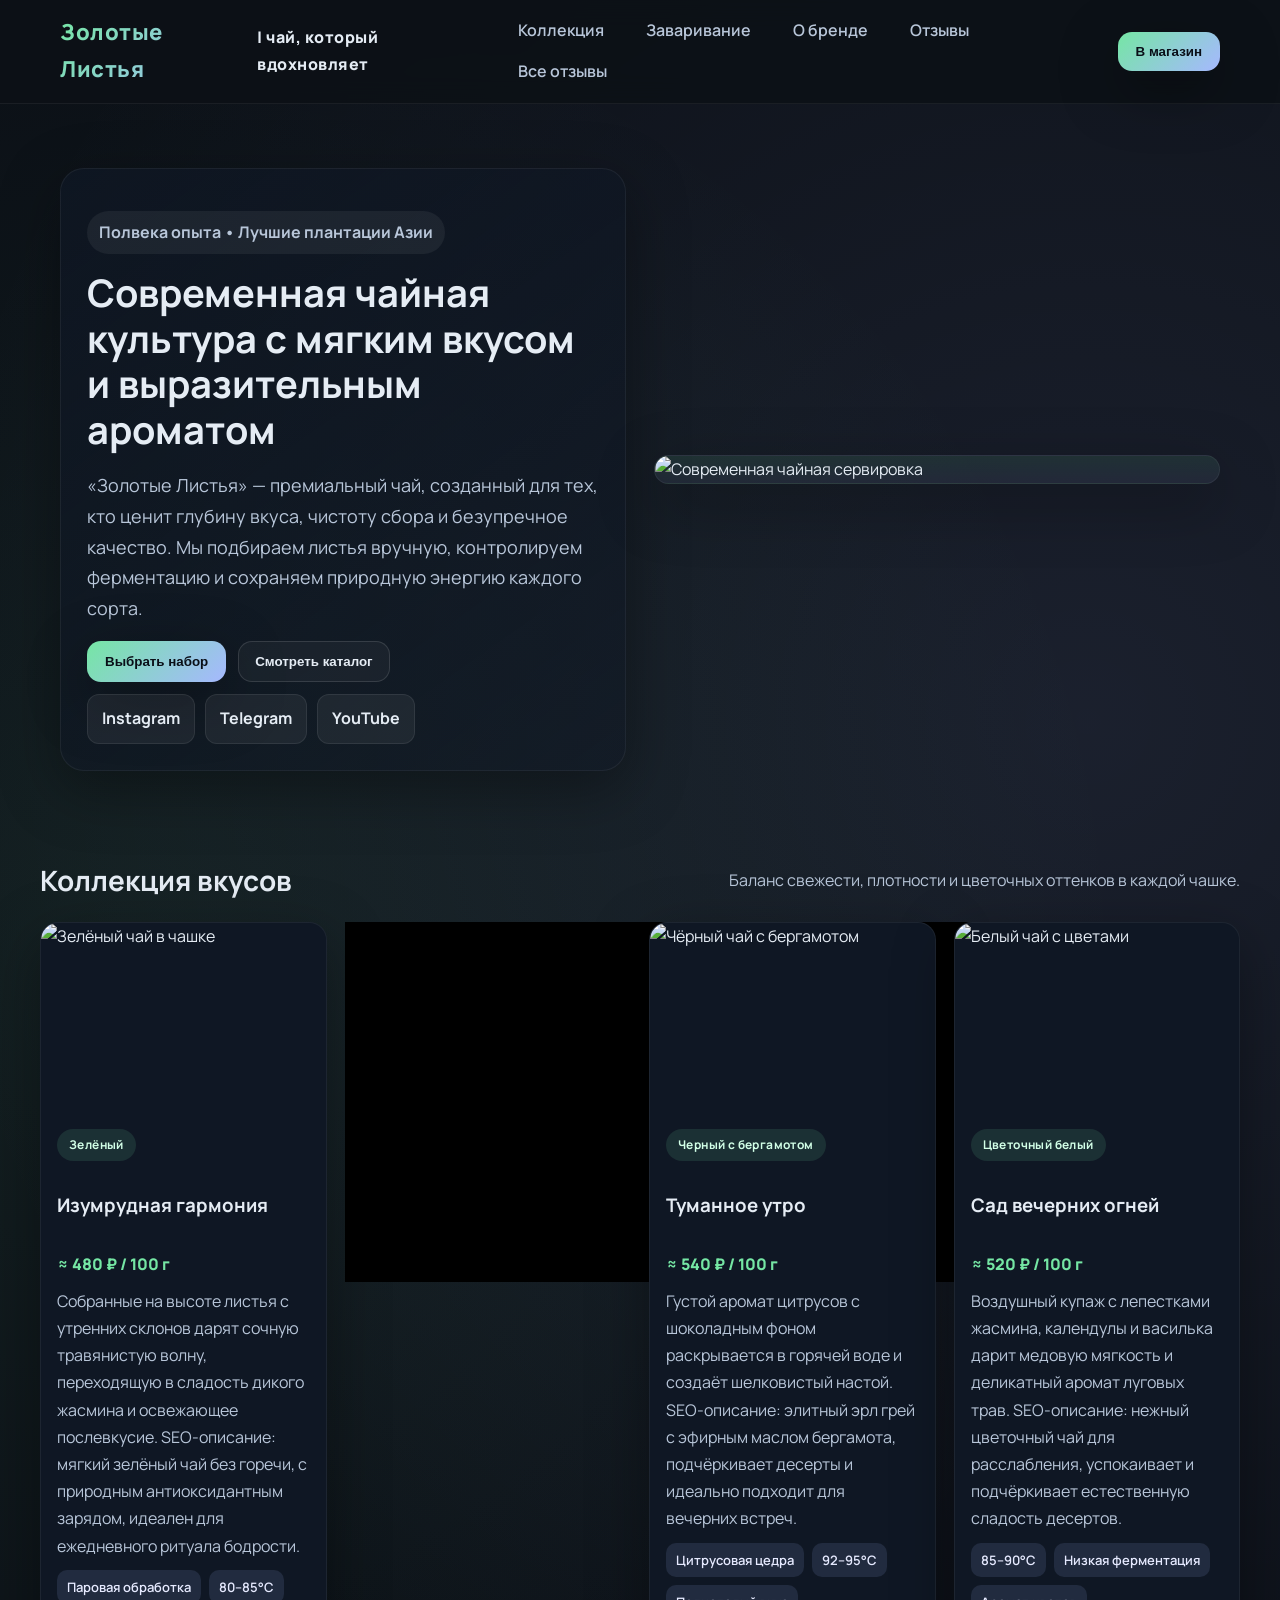
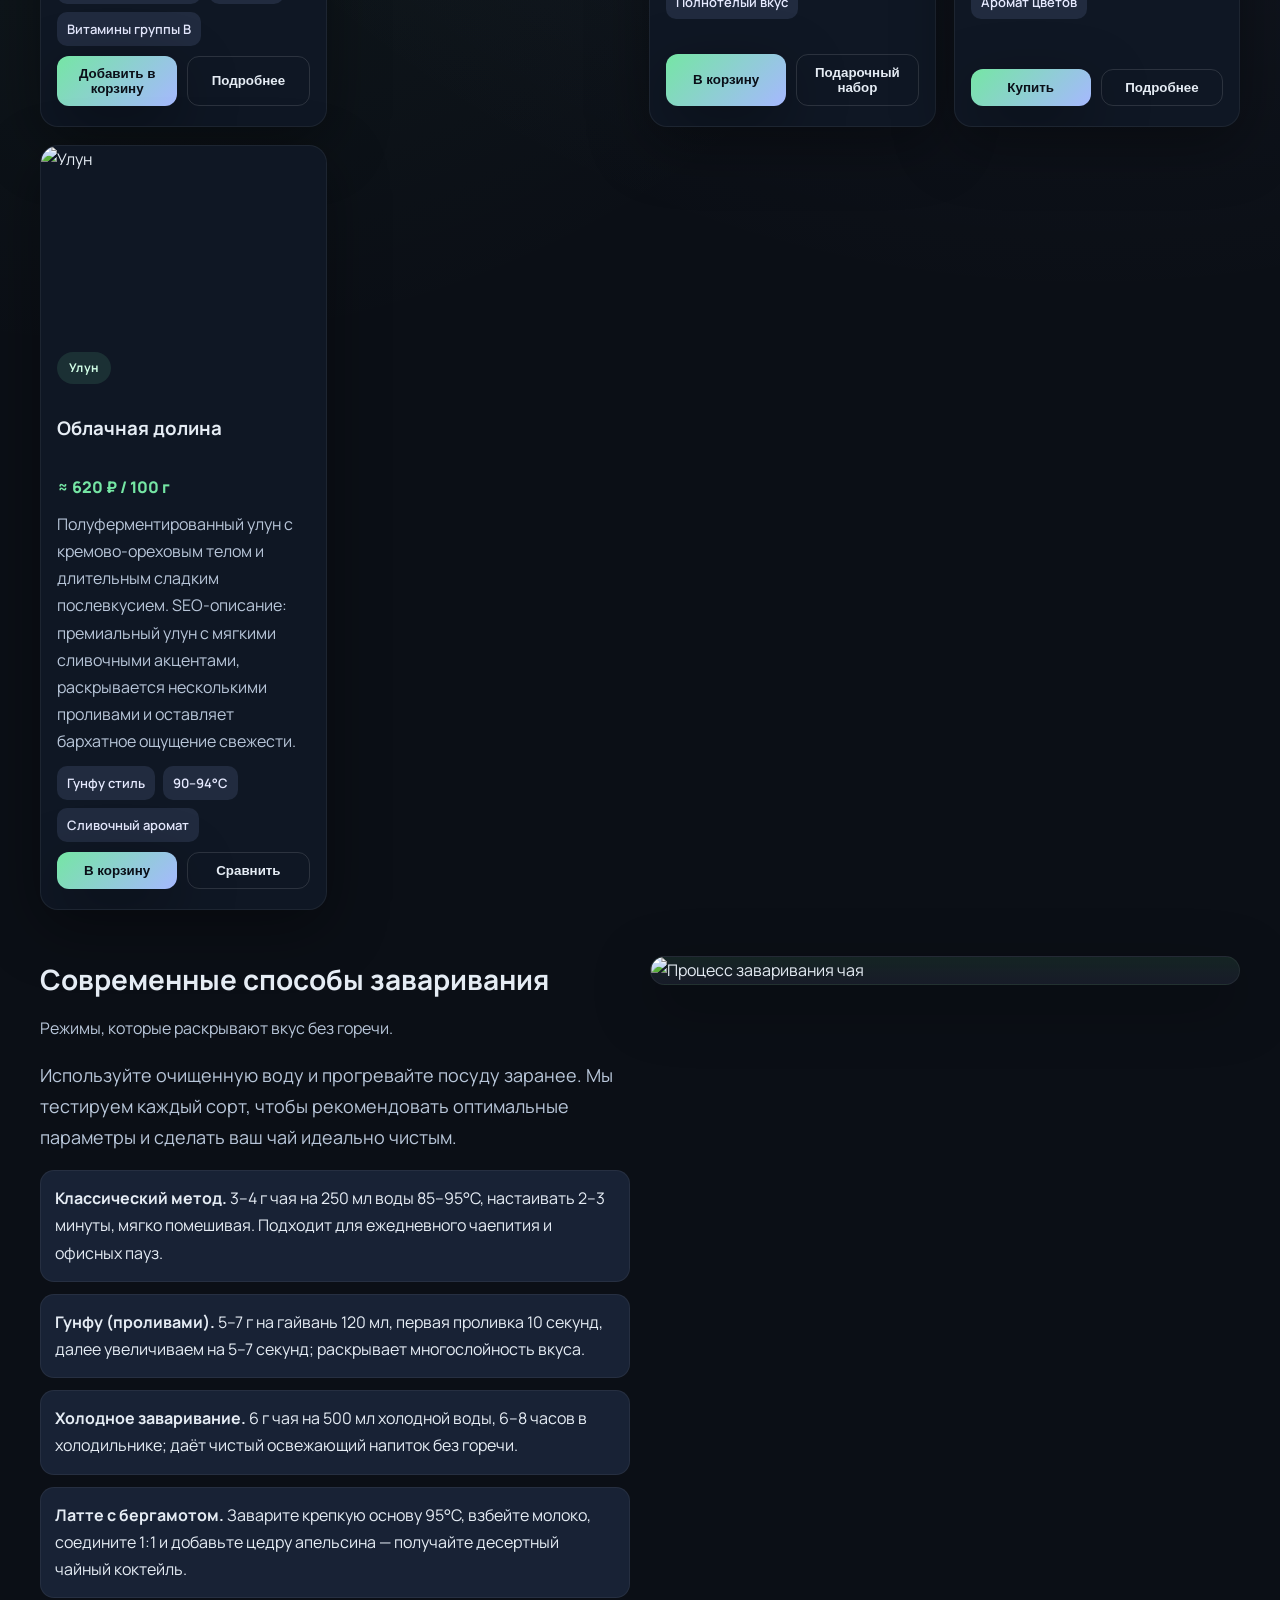
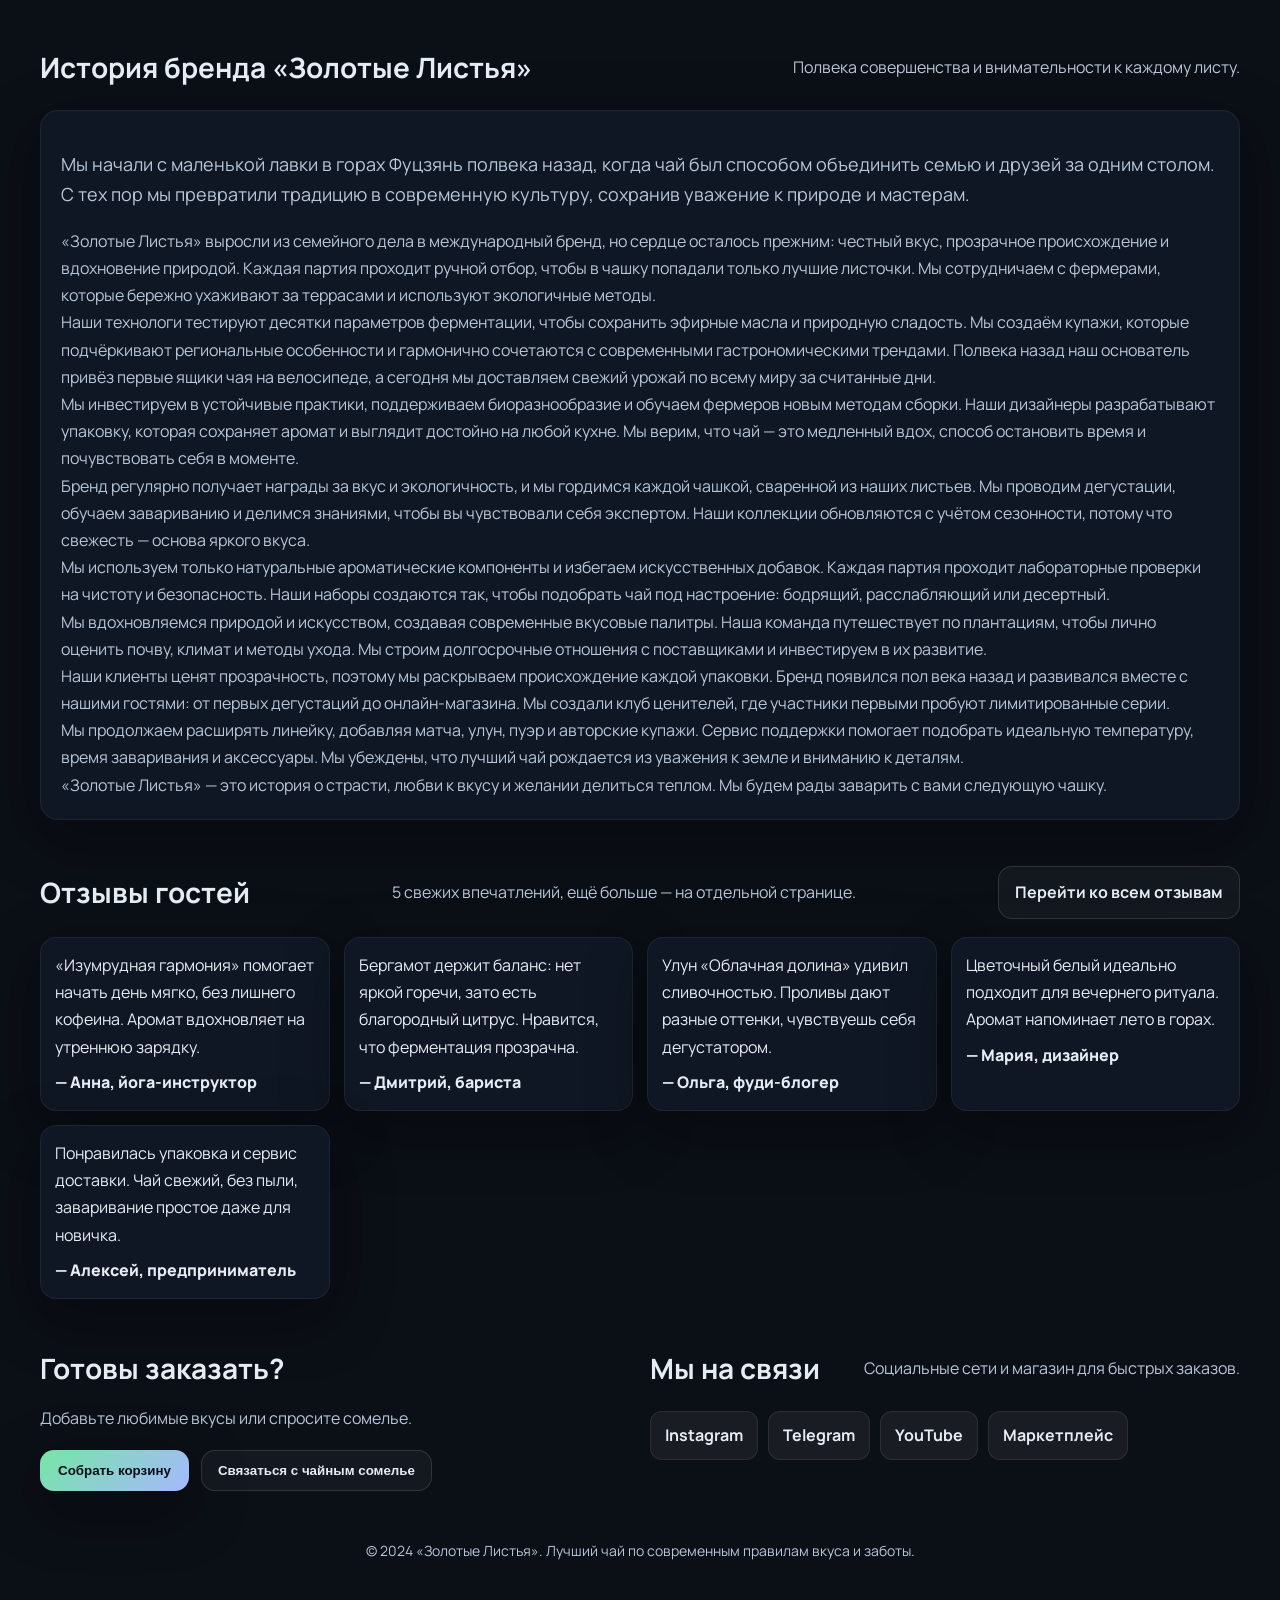
==== index.html @ 9cd8fd82 "Update index.html" ====
<!DOCTYPE html>
<html lang="ru">
<head>
  <meta charset="UTF-8" />
  <meta name="viewport" content="width=device-width, initial-scale=1.0" />
  <title>Золотые Листья — премиальный чай</title>
  <link rel="preconnect" href="https://fonts.googleapis.com">
  <link rel="preconnect" href="https://fonts.gstatic.com" crossorigin>
  <link href="https://fonts.googleapis.com/css2?family=Manrope:wght@400;500;600;700&display=swap" rel="stylesheet">
  <style>
    :root {
      --bg: #0d1117;
      --card: #0f1724;
      --soft: #182235;
      --text: #e5ecf4;
      --muted: #b8c6d9;
      --accent: #75e6a4;
      --accent-2: #a6b8ff;
      --gradient: linear-gradient(135deg, #75e6a4, #a6b8ff);
      --shadow: 0 18px 60px rgba(0,0,0,0.35);
    }
    * { box-sizing: border-box; }
    body {
      margin: 0;
      font-family: 'Manrope', system-ui, -apple-system, sans-serif;
      background: radial-gradient(circle at 10% 20%, rgba(117,230,164,0.08), transparent 25%),
                  radial-gradient(circle at 85% 15%, rgba(166,184,255,0.1), transparent 28%),
                  #0b0f16;
      color: var(--text);
      line-height: 1.7;
      min-height: 100vh;
    }
    a { color: inherit; text-decoration: none; }
    header {
      position: sticky;
      top: 0;
      z-index: 10;
      backdrop-filter: blur(14px);
      background: rgba(13,17,23,0.9);
      border-bottom: 1px solid rgba(255,255,255,0.06);
    }
    .nav {
      max-width: 1200px;
      margin: 0 auto;
      display: flex;
      align-items: center;
      justify-content: space-between;
      padding: 14px 20px;
      gap: 16px;
    }
    .logo {
      display: flex;
      align-items: center;
      gap: 10px;
      font-weight: 800;
      letter-spacing: 0.5px;
    }
    .logo span {
      background: var(--gradient);
      -webkit-background-clip: text;
      color: transparent;
      font-size: 22px;
    }
    nav ul {
      list-style: none;
      display: flex;
      gap: 14px;
      margin: 0;
      padding: 0;
      align-items: center;
      flex-wrap: wrap;
    }
    nav a {
      padding: 10px 14px;
      border-radius: 14px;
      transition: background .2s ease, color .2s ease;
      color: var(--muted);
      font-weight: 600;
    }
    nav a:hover { background: rgba(255,255,255,0.06); color: var(--text); }
    .cta-btn {
      padding: 12px 18px;
      border-radius: 14px;
      border: none;
      font-weight: 700;
      cursor: pointer;
      background: var(--gradient);
      color: #0a0f18;
      box-shadow: var(--shadow);
      transition: transform .2s ease, box-shadow .2s ease;
      white-space: nowrap;
    }
    .cta-btn:hover { transform: translateY(-1px); box-shadow: 0 14px 40px rgba(117,230,164,0.4); }
    .hero {
      max-width: 1200px;
      margin: 32px auto 0;
      padding: 32px 20px 60px;
      display: grid;
      grid-template-columns: repeat(auto-fit, minmax(320px, 1fr));
      gap: 28px;
      align-items: center;
    }
    .hero-text {
      background: linear-gradient(145deg, rgba(15,23,36,0.8), rgba(15,23,36,0.5));
      padding: 26px;
      border-radius: 24px;
      border: 1px solid rgba(255,255,255,0.06);
      box-shadow: var(--shadow);
    }
    h1 { margin: 0 0 12px; font-size: 38px; line-height: 1.2; }
    .lead { color: var(--muted); font-size: 18px; }
    .hero-actions { display: flex; flex-wrap: wrap; gap: 12px; margin-top: 18px; }
    .ghost-btn {
      padding: 12px 16px;
      border-radius: 14px;
      border: 1px solid rgba(255,255,255,0.12);
      background: rgba(255,255,255,0.04);
      color: var(--text);
      font-weight: 700;
      cursor: pointer;
      transition: border .2s ease, background .2s ease;
    }
    .ghost-btn:hover { border-color: rgba(117,230,164,0.5); background: rgba(117,230,164,0.08); }
    .hero-visual {
      position: relative;
      overflow: hidden;
      border-radius: 24px;
      box-shadow: var(--shadow);
      border: 1px solid rgba(255,255,255,0.06);
      background: linear-gradient(180deg, rgba(117,230,164,0.1), rgba(166,184,255,0.08));
    }
    .hero-visual img {
      width: 100%;
      height: 100%;
      display: block;
      object-fit: cover;
    }
    section { padding: 26px 20px 20px; }
    .section-inner { max-width: 1200px; margin: 0 auto; }
    .section-head {
      display: flex;
      justify-content: space-between;
      align-items: center;
      gap: 12px;
      flex-wrap: wrap;
      margin-bottom: 18px;
    }
    .section-head h2 { margin: 0; font-size: 28px; }
    .section-head p { margin: 0; color: var(--muted); }
    .grid {
      display: grid;
      grid-template-columns: repeat(auto-fit, minmax(260px, 1fr));
      gap: 18px;
    }
    .card {
      background: var(--card);
      border: 1px solid rgba(255,255,255,0.06);
      border-radius: 18px;
      overflow: hidden;
      box-shadow: var(--shadow);
      display: flex;
      flex-direction: column;
      transition: transform .2s ease, border .2s ease;
    }
    .card:hover { transform: translateY(-4px); border-color: rgba(117,230,164,0.5); }
    .card img { width: 100%; height: 190px; object-fit: cover; }
    .card-body { padding: 16px 16px 20px; display: flex; flex-direction: column; gap: 10px; flex: 1; }
    .badge { align-self: flex-start; padding: 6px 12px; border-radius: 999px; background: rgba(117,230,164,0.12); color: #d2ffe7; font-weight: 700; font-size: 12px; letter-spacing: 0.4px; }
    .price { font-weight: 800; color: var(--accent); margin: 0; }
    .notes { margin: 0; color: var(--muted); }
    .tags { display: flex; flex-wrap: wrap; gap: 8px; }
    .tag { padding: 6px 10px; border-radius: 10px; background: rgba(166,184,255,0.12); color: #e6eaff; font-weight: 600; font-size: 13px; }
    .shop-actions { display: flex; gap: 10px; margin-top: auto; flex-wrap: wrap; }
    .shop-btn { flex: 1; text-align: center; padding: 10px 12px; border-radius: 12px; background: var(--gradient); color: #0a0f18; font-weight: 800; border: none; cursor: pointer; box-shadow: var(--shadow); }
    .outline-btn { flex: 1; text-align: center; padding: 10px 12px; border-radius: 12px; border: 1px solid rgba(255,255,255,0.12); color: var(--text); background: transparent; font-weight: 800; cursor: pointer; }
    .two-col {
      display: grid;
      grid-template-columns: repeat(auto-fit, minmax(320px, 1fr));
      gap: 20px;
      align-items: start;
    }
    .pill { display: inline-flex; align-items: center; gap: 8px; padding: 8px 12px; border-radius: 999px; background: rgba(255,255,255,0.06); color: var(--muted); font-weight: 700; }
    .steps { display: grid; gap: 12px; }
    .step { padding: 14px; border-radius: 14px; background: var(--soft); border: 1px solid rgba(255,255,255,0.06); }
    .reviews { display: grid; grid-template-columns: repeat(auto-fit, minmax(240px, 1fr)); gap: 14px; }
    .review-card { background: var(--card); border: 1px solid rgba(255,255,255,0.06); border-radius: 16px; padding: 14px; box-shadow: var(--shadow); }
    .review-author { font-weight: 800; margin: 8px 0 0; }
    .socials { display: flex; gap: 10px; flex-wrap: wrap; }
    .social-btn { padding: 10px 14px; border-radius: 12px; background: rgba(255,255,255,0.06); color: var(--text); font-weight: 700; display: inline-flex; align-items: center; gap: 8px; border: 1px solid rgba(255,255,255,0.08); }
    .footer { text-align: center; padding: 28px 18px 48px; color: var(--muted); font-size: 14px; }
    @media (max-width: 720px) {
      h1 { font-size: 30px; }
      .nav { flex-direction: column; align-items: flex-start; }
      nav ul { width: 100%; }
      .hero { padding-top: 12px; }
    }
  </style>
</head>
<body>
  <header>
    <div class="nav">
      <div class="logo"><span>Золотые Листья</span> | чай, который вдохновляет</div>
      <nav>
        <ul>
          <li><a href="#products">Коллекция</a></li>
          <li><a href="#brewing">Заваривание</a></li>
          <li><a href="#brand">О бренде</a></li>
          <li><a href="#reviews">Отзывы</a></li>
          <li><a href="reviews.html">Все отзывы</a></li>
        </ul>
      </nav>
      <button class="cta-btn">В магазин</button>
    </div>
  </header>

  <section class="hero" id="top">
    <div class="hero-text">
      <p class="pill">Полвека опыта • Лучшие плантации Азии</p>
      <h1>Современная чайная культура с мягким вкусом и выразительным ароматом</h1>
      <p class="lead">«Золотые Листья» — премиальный чай, созданный для тех, кто ценит глубину вкуса, чистоту сбора и безупречное качество. Мы подбираем листья вручную, контролируем ферментацию и сохраняем природную энергию каждого сорта.</p>
      <div class="hero-actions">
        <button class="cta-btn">Выбрать набор</button>
        <button class="ghost-btn">Смотреть каталог</button>
        <div class="socials">
          <a class="social-btn" href="#">Instagram</a>
          <a class="social-btn" href="#">Telegram</a>
          <a class="social-btn" href="#">YouTube</a>
        </div>
      </div>
    </div>
    <div class="hero-visual">
      <img src="https://images.unsplash.com/photo-1513635269975-59663e0ac1ad?auto=format&fit=crop&w=1400&q=80" alt="Современная чайная сервировка">
    </div>
  </section>

  <section id="products">
    <div class="section-inner">
      <div class="section-head">
        <h2>Коллекция вкусов</h2>
        <p>Баланс свежести, плотности и цветочных оттенков в каждой чашке.</p>
      </div>
      <div class="grid">
        <article class="card">
          <img src="https://images.unsplash.com/photo-1507915135761-41a0a222c709?auto=format&fit=crop&w=1200&q=80" alt="Зелёный чай в чашке">
          <div class="card-body">
            <span class="badge">Зелёный</span>
            <h3>Изумрудная гармония</h3>
            <p class="price">≈ 480 ₽ / 100 г</p>
            <p class="notes">Собранные на высоте листья с утренних склонов дарят сочную травянистую волну, переходящую в сладость дикого жасмина и освежающее послевкусие. SEO-описание: мягкий зелёный чай без горечи, с природным антиоксидантным зарядом, идеален для ежедневного ритуала бодрости.</p>
            <div class="tags">
              <span class="tag">Паровая обработка</span>
              <span class="tag">80–85°C</span>
              <span class="tag">Витамины группы B</span>
            </div>
            <div class="shop-actions">
              <button class="shop-btn">Добавить в корзину</button>
              <button class="outline-btn">Подробнее</button>
            </div>
          </div>
        </article>

        <iframe src="https://vkvideo.ru/video_ext.php?oid=-22560541&id=456239102&hash=5a3fcf2a0dadc03e" width="640" height="360" frameborder="0" allowfullscreen="1" style="background-color: #000" allow="autoplay; encrypted-media; fullscreen; picture-in-picture"></iframe>

        <article class="card">
          <img src="https://images.unsplash.com/photo-1515548212791-1f884c46faf6?auto=format&fit=crop&w=1200&q=80" alt="Чёрный чай с бергамотом">
          <div class="card-body">
            <span class="badge">Черный с бергамотом</span>
            <h3>Туманное утро</h3>
            <p class="price">≈ 540 ₽ / 100 г</p>
            <p class="notes">Густой аромат цитрусов с шоколадным фоном раскрывается в горячей воде и создаёт шелковистый настой. SEO-описание: элитный эрл грей с эфирным маслом бергамота, подчёркивает десерты и идеально подходит для вечерних встреч.</p>
            <div class="tags">
              <span class="tag">Цитрусовая цедра</span>
              <span class="tag">92–95°C</span>
              <span class="tag">Полнотелый вкус</span>
            </div>
            <div class="shop-actions">
              <button class="shop-btn">В корзину</button>
              <button class="outline-btn">Подарочный набор</button>
            </div>
          </div>
        </article>

        <article class="card">
          <img src="https://images.unsplash.com/photo-1452531380519-3c84ee047f02?auto=format&fit=crop&w=1200&q=80" alt="Белый чай с цветами">
          <div class="card-body">
            <span class="badge">Цветочный белый</span>
            <h3>Сад вечерних огней</h3>
            <p class="price">≈ 520 ₽ / 100 г</p>
            <p class="notes">Воздушный купаж с лепестками жасмина, календулы и василька дарит медовую мягкость и деликатный аромат луговых трав. SEO-описание: нежный цветочный чай для расслабления, успокаивает и подчёркивает естественную сладость десертов.</p>
            <div class="tags">
              <span class="tag">85–90°C</span>
              <span class="tag">Низкая ферментация</span>
              <span class="tag">Аромат цветов</span>
            </div>
            <div class="shop-actions">
              <button class="shop-btn">Купить</button>
              <button class="outline-btn">Подробнее</button>
            </div>
          </div>
        </article>

        <article class="card">
          <img src="https://images.unsplash.com/photo-1464306076886-da185f6a9d05?auto=format&fit=crop&w=1200&q=80" alt="Улун">
          <div class="card-body">
            <span class="badge">Улун</span>
            <h3>Облачная долина</h3>
            <p class="price">≈ 620 ₽ / 100 г</p>
            <p class="notes">Полуферментированный улун с кремово-ореховым телом и длительным сладким послевкусием. SEO-описание: премиальный улун с мягкими сливочными акцентами, раскрывается несколькими проливами и оставляет бархатное ощущение свежести.</p>
            <div class="tags">
              <span class="tag">Гунфу стиль</span>
              <span class="tag">90–94°C</span>
              <span class="tag">Сливочный аромат</span>
            </div>
            <div class="shop-actions">
              <button class="shop-btn">В корзину</button>
              <button class="outline-btn">Сравнить</button>
            </div>
          </div>
        </article>
      </div>
    </div>
  </section>

  <section id="brewing">
    <div class="section-inner two-col">
      <div>
        <div class="section-head">
          <h2>Современные способы заваривания</h2>
          <p>Режимы, которые раскрывают вкус без горечи.</p>
        </div>
        <p class="lead">Используйте очищенную воду и прогревайте посуду заранее. Мы тестируем каждый сорт, чтобы рекомендовать оптимальные параметры и сделать ваш чай идеально чистым.</p>
        <div class="steps">
          <div class="step"><strong>Классический метод.</strong> 3–4 г чая на 250 мл воды 85–95°C, настаивать 2–3 минуты, мягко помешивая. Подходит для ежедневного чаепития и офисных пауз.</div>
          <div class="step"><strong>Гунфу (проливами).</strong> 5–7 г на гайвань 120 мл, первая проливка 10 секунд, далее увеличиваем на 5–7 секунд; раскрывает многослойность вкуса.</div>
          <div class="step"><strong>Холодное заваривание.</strong> 6 г чая на 500 мл холодной воды, 6–8 часов в холодильнике; даёт чистый освежающий напиток без горечи.</div>
          <div class="step"><strong>Латте с бергамотом.</strong> Заварите крепкую основу 95°C, взбейте молоко, соедините 1:1 и добавьте цедру апельсина — получайте десертный чайный коктейль.</div>
        </div>
      </div>
      <div class="hero-visual">
        <img src="https://images.unsplash.com/photo-1481391032119-d89fee407e44?auto=format&fit=crop&w=1200&q=80" alt="Процесс заваривания чая">
      </div>
    </div>
  </section>

  <section id="brand">
    <div class="section-inner">
      <div class="section-head">
        <h2>История бренда «Золотые Листья»</h2>
        <p>Полвека совершенства и внимательности к каждому листу.</p>
      </div>
      <div class="card" style="padding:20px;">
        <p class="lead">Мы начали с маленькой лавки в горах Фуцзянь полвека назад, когда чай был способом объединить семью и друзей за одним столом. С тех пор мы превратили традицию в современную культуру, сохранив уважение к природе и мастерам.</p>
        <p class="notes">«Золотые Листья» выросли из семейного дела в международный бренд, но сердце осталось прежним: честный вкус, прозрачное происхождение и вдохновение природой. Каждая партия проходит ручной отбор, чтобы в чашку попадали только лучшие листочки. Мы сотрудничаем с фермерами, которые бережно ухаживают за террасами и используют экологичные методы.</p>
        <p class="notes">Наши технологи тестируют десятки параметров ферментации, чтобы сохранить эфирные масла и природную сладость. Мы создаём купажи, которые подчёркивают региональные особенности и гармонично сочетаются с современными гастрономическими трендами. Полвека назад наш основатель привёз первые ящики чая на велосипеде, а сегодня мы доставляем свежий урожай по всему миру за считанные дни.</p>
        <p class="notes">Мы инвестируем в устойчивые практики, поддерживаем биоразнообразие и обучаем фермеров новым методам сборки. Наши дизайнеры разрабатывают упаковку, которая сохраняет аромат и выглядит достойно на любой кухне. Мы верим, что чай — это медленный вдох, способ остановить время и почувствовать себя в моменте.</p>
        <p class="notes">Бренд регулярно получает награды за вкус и экологичность, и мы гордимся каждой чашкой, сваренной из наших листьев. Мы проводим дегустации, обучаем завариванию и делимся знаниями, чтобы вы чувствовали себя экспертом. Наши коллекции обновляются с учётом сезонности, потому что свежесть — основа яркого вкуса.</p>
        <p class="notes">Мы используем только натуральные ароматические компоненты и избегаем искусственных добавок. Каждая партия проходит лабораторные проверки на чистоту и безопасность. Наши наборы создаются так, чтобы подобрать чай под настроение: бодрящий, расслабляющий или десертный.</p>
        <p class="notes">Мы вдохновляемся природой и искусством, создавая современные вкусовые палитры. Наша команда путешествует по плантациям, чтобы лично оценить почву, климат и методы ухода. Мы строим долгосрочные отношения с поставщиками и инвестируем в их развитие.</p>
        <p class="notes">Наши клиенты ценят прозрачность, поэтому мы раскрываем происхождение каждой упаковки. Бренд появился пол века назад и развивался вместе с нашими гостями: от первых дегустаций до онлайн-магазина. Мы создали клуб ценителей, где участники первыми пробуют лимитированные серии.</p>
        <p class="notes">Мы продолжаем расширять линейку, добавляя матча, улун, пуэр и авторские купажи. Сервис поддержки помогает подобрать идеальную температуру, время заваривания и аксессуары. Мы убеждены, что лучший чай рождается из уважения к земле и вниманию к деталям.</p>
        <p class="notes">«Золотые Листья» — это история о страсти, любви к вкусу и желании делиться теплом. Мы будем рады заварить с вами следующую чашку.</p>
      </div>
    </div>
  </section>

  <section id="reviews">
    <div class="section-inner">
      <div class="section-head">
        <h2>Отзывы гостей</h2>
        <p>5 свежих впечатлений, ещё больше — на отдельной странице.</p>
        <a class="ghost-btn" href="reviews.html">Перейти ко всем отзывам</a>
      </div>
      <div class="reviews">
        <div class="review-card">«Изумрудная гармония» помогает начать день мягко, без лишнего кофеина. Аромат вдохновляет на утреннюю зарядку.<div class="review-author">— Анна, йога-инструктор</div></div>
        <div class="review-card">Бергамот держит баланс: нет яркой горечи, зато есть благородный цитрус. Нравится, что ферментация прозрачна.<div class="review-author">— Дмитрий, бариста</div></div>
        <div class="review-card">Улун «Облачная долина» удивил сливочностью. Проливы дают разные оттенки, чувствуешь себя дегустатором.<div class="review-author">— Ольга, фуди-блогер</div></div>
        <div class="review-card">Цветочный белый идеально подходит для вечернего ритуала. Аромат напоминает лето в горах.<div class="review-author">— Мария, дизайнер</div></div>
        <div class="review-card">Понравилась упаковка и сервис доставки. Чай свежий, без пыли, заваривание простое даже для новичка.<div class="review-author">— Алексей, предприниматель</div></div>
      </div>
    </div>
  </section>

  <section>
    <div class="section-inner two-col">
      <div>
        <div class="section-head">
          <h2>Готовы заказать?</h2>
          <p>Добавьте любимые вкусы или спросите сомелье.</p>
        </div>
        <div class="hero-actions">
          <button class="cta-btn">Собрать корзину</button>
          <button class="ghost-btn">Связаться с чайным сомелье</button>
        </div>
      </div>
      <div>
        <div class="section-head">
          <h2>Мы на связи</h2>
          <p>Социальные сети и магазин для быстрых заказов.</p>
        </div>
        <div class="socials">
          <a class="social-btn" href="#">Instagram</a>
          <a class="social-btn" href="#">Telegram</a>
          <a class="social-btn" href="#">YouTube</a>
          <a class="social-btn" href="#">Маркетплейс</a>
        </div>
      </div>
    </div>
  </section>

  <div class="footer">© 2024 «Золотые Листья». Лучший чай по современным правилам вкуса и заботы.</div>
</body>
</html>
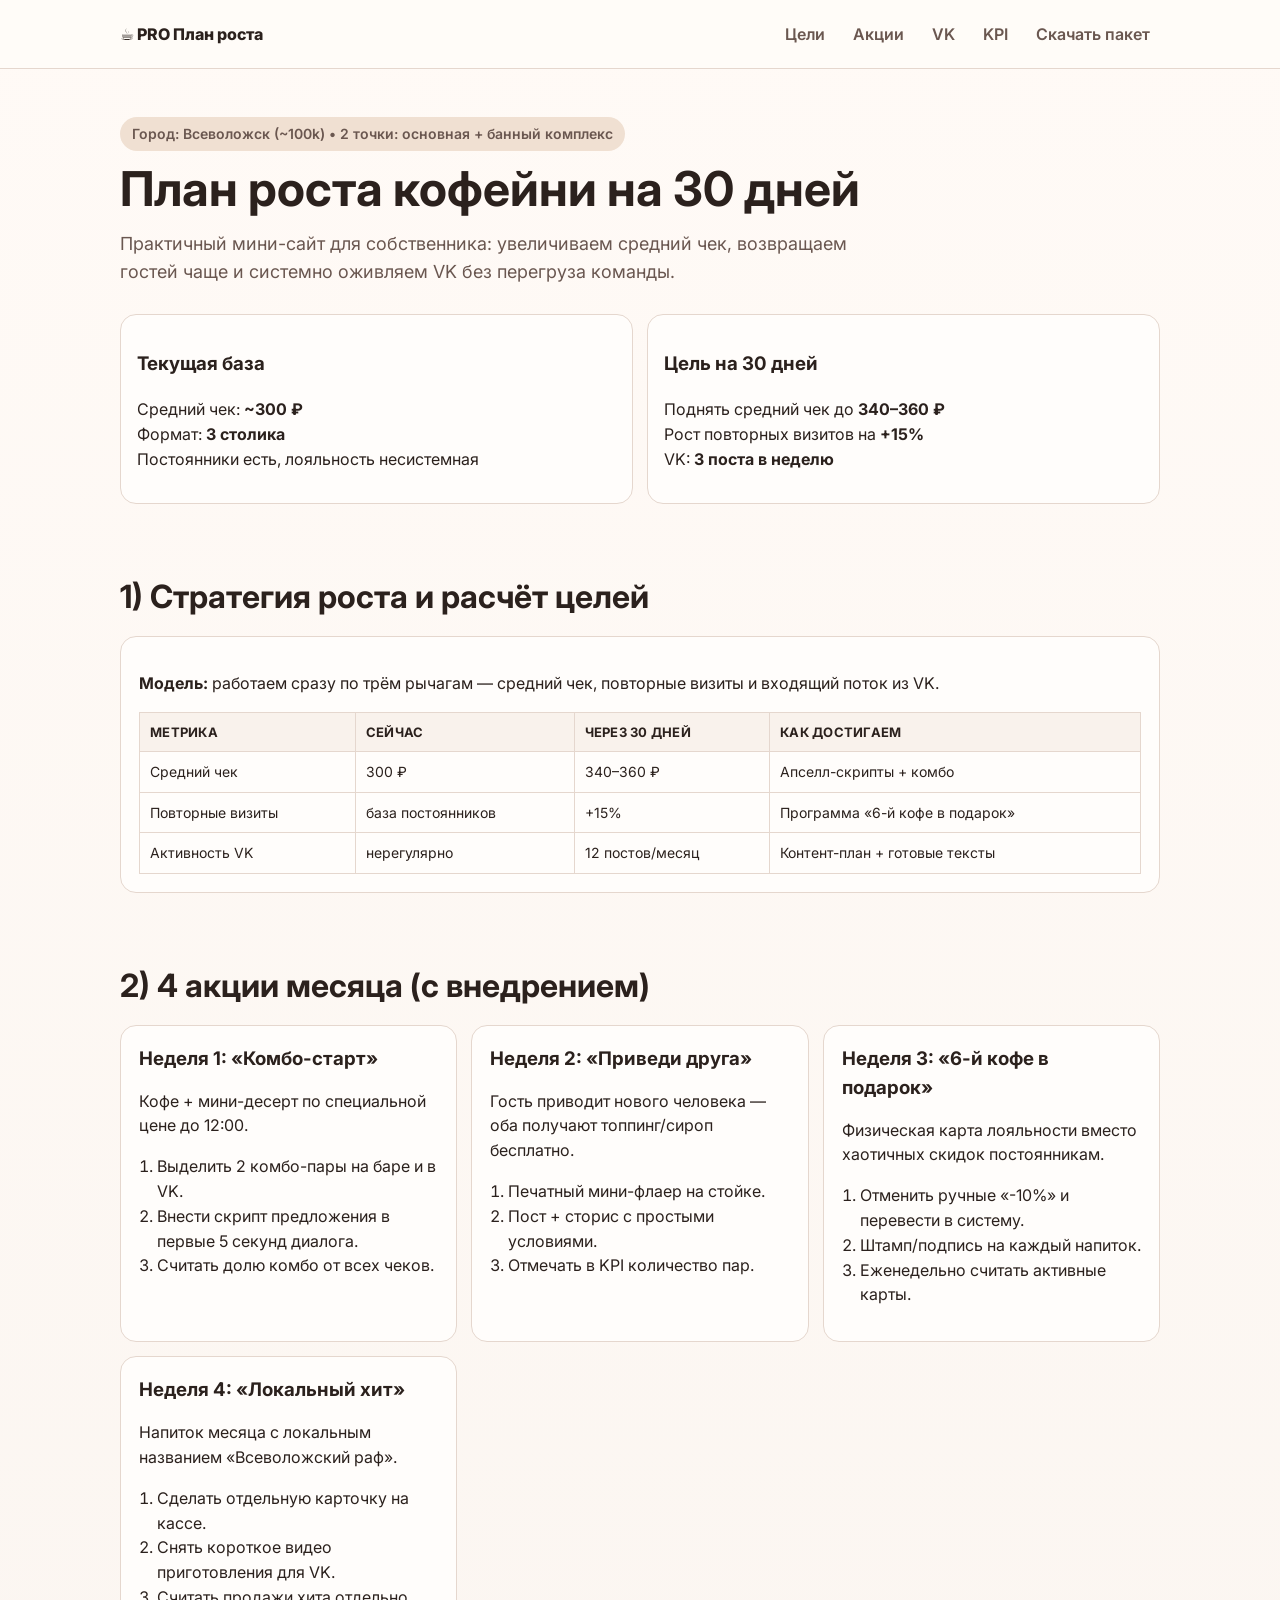
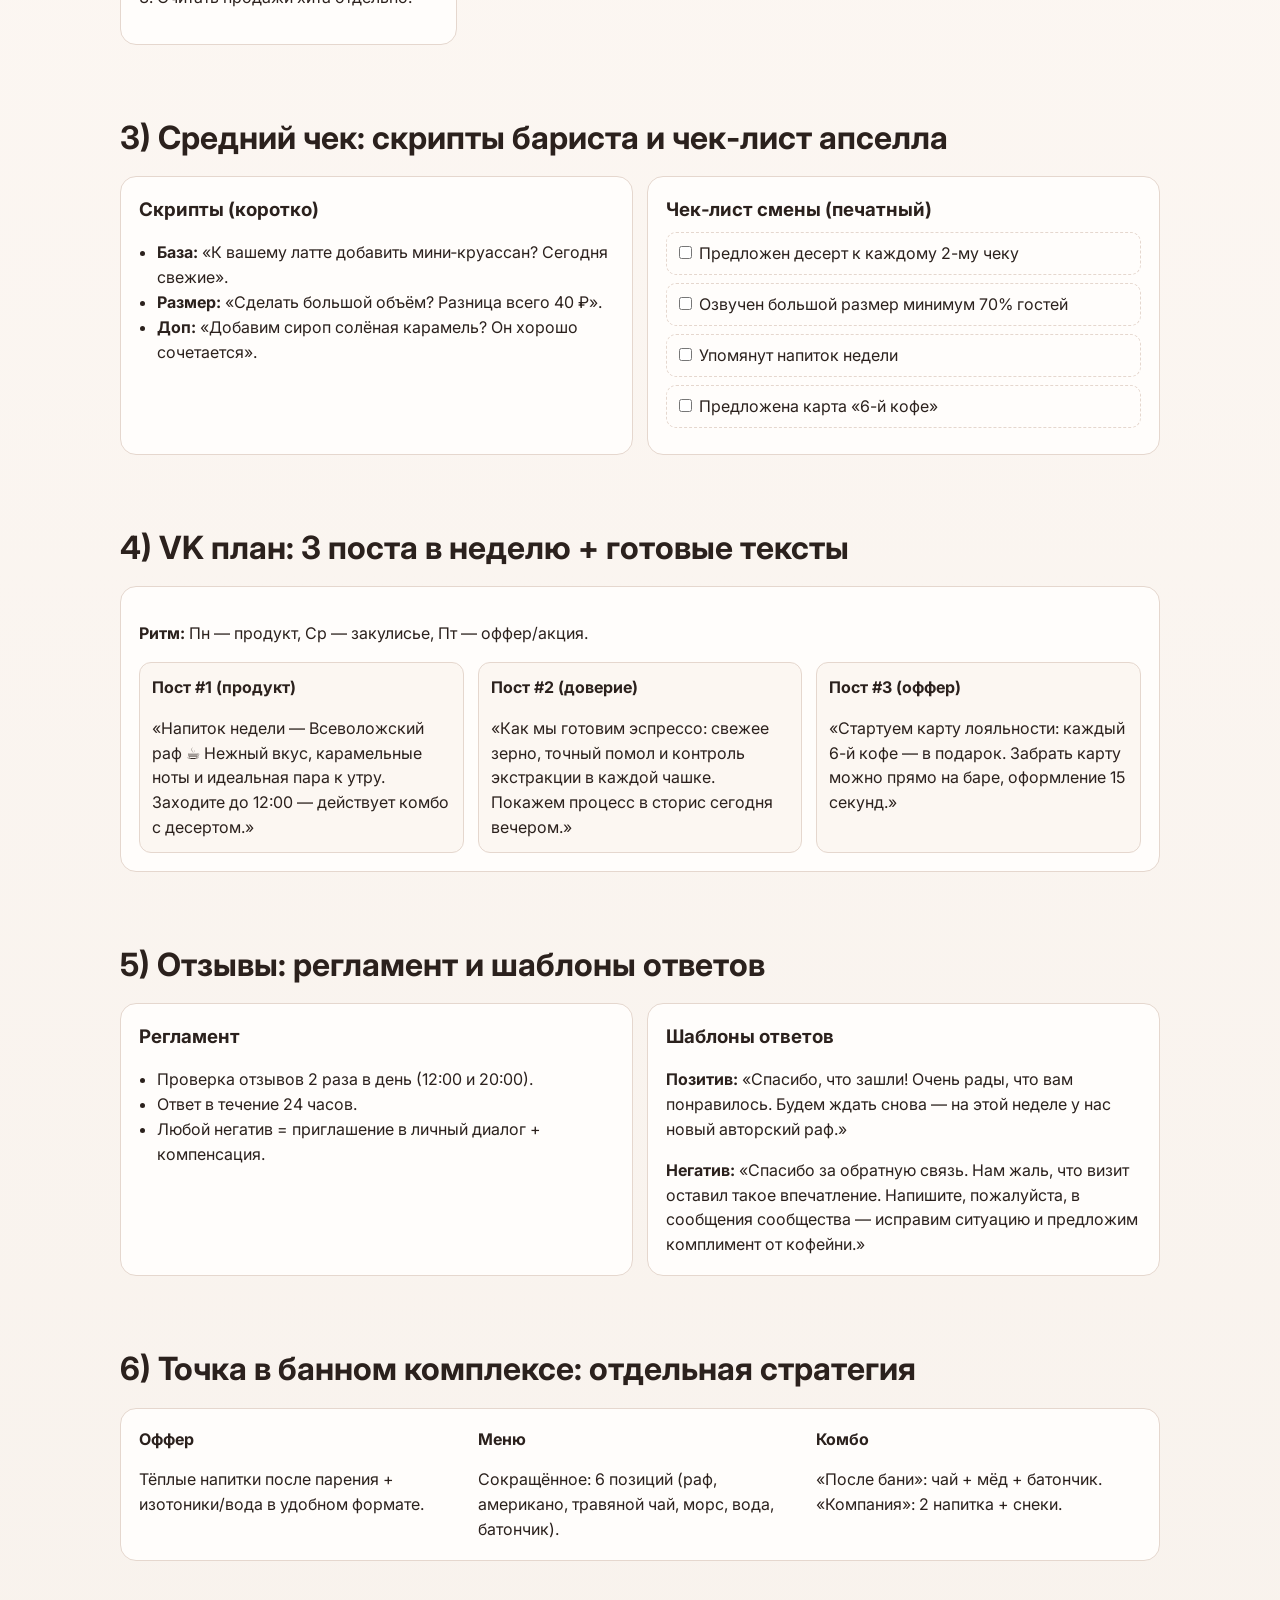
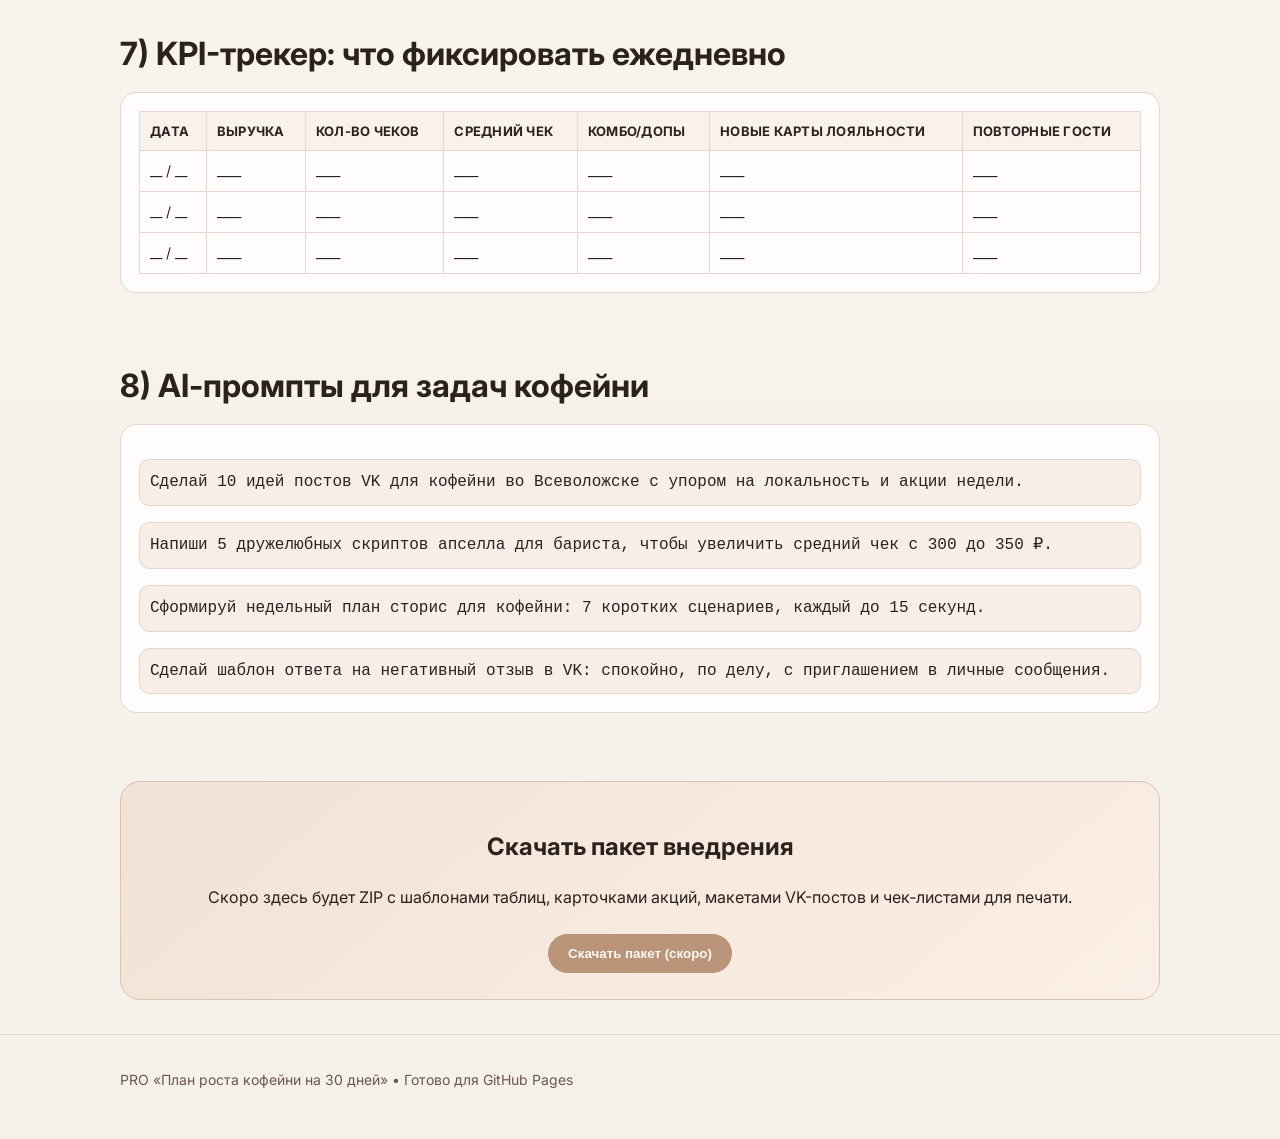
==== commit 9e202bc9: "Create 30-day coffee shop growth landing page" ====
--- a/index.html
+++ b/index.html
@@ -3,410 +3,257 @@
 <head>
   <meta charset="UTF-8" />
   <meta name="viewport" content="width=device-width, initial-scale=1.0" />
-  <title>Золотые Листья — премиальный чай</title>
+  <title>План роста кофейни на 30 дней — Всеволожск</title>
+  <meta name="description" content="Готовый 30-дневный план роста для маленькой кофейни во Всеволожске: акции, апселл, VK-план, отзывы, KPI и AI-промпты." />
   <link rel="preconnect" href="https://fonts.googleapis.com">
   <link rel="preconnect" href="https://fonts.gstatic.com" crossorigin>
-  <link href="https://fonts.googleapis.com/css2?family=Manrope:wght@400;500;600;700&display=swap" rel="stylesheet">
-  <style>
-    :root {
-      --bg: #0d1117;
-      --card: #0f1724;
-      --soft: #182235;
-      --text: #e5ecf4;
-      --muted: #b8c6d9;
-      --accent: #75e6a4;
-      --accent-2: #a6b8ff;
-      --gradient: linear-gradient(135deg, #75e6a4, #a6b8ff);
-      --shadow: 0 18px 60px rgba(0,0,0,0.35);
-    }
-    * { box-sizing: border-box; }
-    body {
-      margin: 0;
-      font-family: 'Manrope', system-ui, -apple-system, sans-serif;
-      background: radial-gradient(circle at 10% 20%, rgba(117,230,164,0.08), transparent 25%),
-                  radial-gradient(circle at 85% 15%, rgba(166,184,255,0.1), transparent 28%),
-                  #0b0f16;
-      color: var(--text);
-      line-height: 1.7;
-      min-height: 100vh;
-    }
-    a { color: inherit; text-decoration: none; }
-    header {
-      position: sticky;
-      top: 0;
-      z-index: 10;
-      backdrop-filter: blur(14px);
-      background: rgba(13,17,23,0.9);
-      border-bottom: 1px solid rgba(255,255,255,0.06);
-    }
-    .nav {
-      max-width: 1200px;
-      margin: 0 auto;
-      display: flex;
-      align-items: center;
-      justify-content: space-between;
-      padding: 14px 20px;
-      gap: 16px;
-    }
-    .logo {
-      display: flex;
-      align-items: center;
-      gap: 10px;
-      font-weight: 800;
-      letter-spacing: 0.5px;
-    }
-    .logo span {
-      background: var(--gradient);
-      -webkit-background-clip: text;
-      color: transparent;
-      font-size: 22px;
-    }
-    nav ul {
-      list-style: none;
-      display: flex;
-      gap: 14px;
-      margin: 0;
-      padding: 0;
-      align-items: center;
-      flex-wrap: wrap;
-    }
-    nav a {
-      padding: 10px 14px;
-      border-radius: 14px;
-      transition: background .2s ease, color .2s ease;
-      color: var(--muted);
-      font-weight: 600;
-    }
-    nav a:hover { background: rgba(255,255,255,0.06); color: var(--text); }
-    .cta-btn {
-      padding: 12px 18px;
-      border-radius: 14px;
-      border: none;
-      font-weight: 700;
-      cursor: pointer;
-      background: var(--gradient);
-      color: #0a0f18;
-      box-shadow: var(--shadow);
-      transition: transform .2s ease, box-shadow .2s ease;
-      white-space: nowrap;
-    }
-    .cta-btn:hover { transform: translateY(-1px); box-shadow: 0 14px 40px rgba(117,230,164,0.4); }
-    .hero {
-      max-width: 1200px;
-      margin: 32px auto 0;
-      padding: 32px 20px 60px;
-      display: grid;
-      grid-template-columns: repeat(auto-fit, minmax(320px, 1fr));
-      gap: 28px;
-      align-items: center;
-    }
-    .hero-text {
-      background: linear-gradient(145deg, rgba(15,23,36,0.8), rgba(15,23,36,0.5));
-      padding: 26px;
-      border-radius: 24px;
-      border: 1px solid rgba(255,255,255,0.06);
-      box-shadow: var(--shadow);
-    }
-    h1 { margin: 0 0 12px; font-size: 38px; line-height: 1.2; }
-    .lead { color: var(--muted); font-size: 18px; }
-    .hero-actions { display: flex; flex-wrap: wrap; gap: 12px; margin-top: 18px; }
-    .ghost-btn {
-      padding: 12px 16px;
-      border-radius: 14px;
-      border: 1px solid rgba(255,255,255,0.12);
-      background: rgba(255,255,255,0.04);
-      color: var(--text);
-      font-weight: 700;
-      cursor: pointer;
-      transition: border .2s ease, background .2s ease;
-    }
-    .ghost-btn:hover { border-color: rgba(117,230,164,0.5); background: rgba(117,230,164,0.08); }
-    .hero-visual {
-      position: relative;
-      overflow: hidden;
-      border-radius: 24px;
-      box-shadow: var(--shadow);
-      border: 1px solid rgba(255,255,255,0.06);
-      background: linear-gradient(180deg, rgba(117,230,164,0.1), rgba(166,184,255,0.08));
-    }
-    .hero-visual img {
-      width: 100%;
-      height: 100%;
-      display: block;
-      object-fit: cover;
-    }
-    section { padding: 26px 20px 20px; }
-    .section-inner { max-width: 1200px; margin: 0 auto; }
-    .section-head {
-      display: flex;
-      justify-content: space-between;
-      align-items: center;
-      gap: 12px;
-      flex-wrap: wrap;
-      margin-bottom: 18px;
-    }
-    .section-head h2 { margin: 0; font-size: 28px; }
-    .section-head p { margin: 0; color: var(--muted); }
-    .grid {
-      display: grid;
-      grid-template-columns: repeat(auto-fit, minmax(260px, 1fr));
-      gap: 18px;
-    }
-    .card {
-      background: var(--card);
-      border: 1px solid rgba(255,255,255,0.06);
-      border-radius: 18px;
-      overflow: hidden;
-      box-shadow: var(--shadow);
-      display: flex;
-      flex-direction: column;
-      transition: transform .2s ease, border .2s ease;
-    }
-    .card:hover { transform: translateY(-4px); border-color: rgba(117,230,164,0.5); }
-    .card img { width: 100%; height: 190px; object-fit: cover; }
-    .card-body { padding: 16px 16px 20px; display: flex; flex-direction: column; gap: 10px; flex: 1; }
-    .badge { align-self: flex-start; padding: 6px 12px; border-radius: 999px; background: rgba(117,230,164,0.12); color: #d2ffe7; font-weight: 700; font-size: 12px; letter-spacing: 0.4px; }
-    .price { font-weight: 800; color: var(--accent); margin: 0; }
-    .notes { margin: 0; color: var(--muted); }
-    .tags { display: flex; flex-wrap: wrap; gap: 8px; }
-    .tag { padding: 6px 10px; border-radius: 10px; background: rgba(166,184,255,0.12); color: #e6eaff; font-weight: 600; font-size: 13px; }
-    .shop-actions { display: flex; gap: 10px; margin-top: auto; flex-wrap: wrap; }
-    .shop-btn { flex: 1; text-align: center; padding: 10px 12px; border-radius: 12px; background: var(--gradient); color: #0a0f18; font-weight: 800; border: none; cursor: pointer; box-shadow: var(--shadow); }
-    .outline-btn { flex: 1; text-align: center; padding: 10px 12px; border-radius: 12px; border: 1px solid rgba(255,255,255,0.12); color: var(--text); background: transparent; font-weight: 800; cursor: pointer; }
-    .two-col {
-      display: grid;
-      grid-template-columns: repeat(auto-fit, minmax(320px, 1fr));
-      gap: 20px;
-      align-items: start;
-    }
-    .pill { display: inline-flex; align-items: center; gap: 8px; padding: 8px 12px; border-radius: 999px; background: rgba(255,255,255,0.06); color: var(--muted); font-weight: 700; }
-    .steps { display: grid; gap: 12px; }
-    .step { padding: 14px; border-radius: 14px; background: var(--soft); border: 1px solid rgba(255,255,255,0.06); }
-    .reviews { display: grid; grid-template-columns: repeat(auto-fit, minmax(240px, 1fr)); gap: 14px; }
-    .review-card { background: var(--card); border: 1px solid rgba(255,255,255,0.06); border-radius: 16px; padding: 14px; box-shadow: var(--shadow); }
-    .review-author { font-weight: 800; margin: 8px 0 0; }
-    .socials { display: flex; gap: 10px; flex-wrap: wrap; }
-    .social-btn { padding: 10px 14px; border-radius: 12px; background: rgba(255,255,255,0.06); color: var(--text); font-weight: 700; display: inline-flex; align-items: center; gap: 8px; border: 1px solid rgba(255,255,255,0.08); }
-    .footer { text-align: center; padding: 28px 18px 48px; color: var(--muted); font-size: 14px; }
-    @media (max-width: 720px) {
-      h1 { font-size: 30px; }
-      .nav { flex-direction: column; align-items: flex-start; }
-      nav ul { width: 100%; }
-      .hero { padding-top: 12px; }
-    }
-  </style>
+  <link href="https://fonts.googleapis.com/css2?family=Inter:wght@400;500;600;700;800&display=swap" rel="stylesheet">
+  <link rel="stylesheet" href="style.css" />
 </head>
 <body>
-  <header>
-    <div class="nav">
-      <div class="logo"><span>Золотые Листья</span> | чай, который вдохновляет</div>
+  <header class="header">
+    <div class="container nav">
+      <a class="brand" href="#top">☕ PRO План роста</a>
       <nav>
         <ul>
-          <li><a href="#products">Коллекция</a></li>
-          <li><a href="#brewing">Заваривание</a></li>
-          <li><a href="#brand">О бренде</a></li>
-          <li><a href="#reviews">Отзывы</a></li>
-          <li><a href="reviews.html">Все отзывы</a></li>
+          <li><a href="#goals">Цели</a></li>
+          <li><a href="#promos">Акции</a></li>
+          <li><a href="#vk">VK</a></li>
+          <li><a href="#kpi">KPI</a></li>
+          <li><a href="#download">Скачать пакет</a></li>
         </ul>
       </nav>
-      <button class="cta-btn">В магазин</button>
     </div>
   </header>
 
-  <section class="hero" id="top">
-    <div class="hero-text">
-      <p class="pill">Полвека опыта • Лучшие плантации Азии</p>
-      <h1>Современная чайная культура с мягким вкусом и выразительным ароматом</h1>
-      <p class="lead">«Золотые Листья» — премиальный чай, созданный для тех, кто ценит глубину вкуса, чистоту сбора и безупречное качество. Мы подбираем листья вручную, контролируем ферментацию и сохраняем природную энергию каждого сорта.</p>
-      <div class="hero-actions">
-        <button class="cta-btn">Выбрать набор</button>
-        <button class="ghost-btn">Смотреть каталог</button>
-        <div class="socials">
-          <a class="social-btn" href="#">Instagram</a>
-          <a class="social-btn" href="#">Telegram</a>
-          <a class="social-btn" href="#">YouTube</a>
+  <main id="top">
+    <section class="hero container">
+      <p class="label">Город: Всеволожск (~100k) • 2 точки: основная + банный комплекс</p>
+      <h1>План роста кофейни на 30 дней</h1>
+      <p class="lead">Практичный мини-сайт для собственника: увеличиваем средний чек, возвращаем гостей чаще и системно оживляем VK без перегруза команды.</p>
+      <div class="hero-stats">
+        <article>
+          <h3>Текущая база</h3>
+          <p>Средний чек: <strong>~300 ₽</strong><br>Формат: <strong>3 столика</strong><br>Постоянники есть, лояльность несистемная</p>
+        </article>
+        <article>
+          <h3>Цель на 30 дней</h3>
+          <p>Поднять средний чек до <strong>340–360 ₽</strong><br>Рост повторных визитов на <strong>+15%</strong><br>VK: <strong>3 поста в неделю</strong></p>
+        </article>
+      </div>
+    </section>
+
+    <section class="container" id="goals">
+      <div class="section-title">
+        <h2>1) Стратегия роста и расчёт целей</h2>
+      </div>
+      <div class="card">
+        <p><strong>Модель:</strong> работаем сразу по трём рычагам — средний чек, повторные визиты и входящий поток из VK.</p>
+        <div class="table-wrap">
+          <table>
+            <thead>
+              <tr>
+                <th>Метрика</th>
+                <th>Сейчас</th>
+                <th>Через 30 дней</th>
+                <th>Как достигаем</th>
+              </tr>
+            </thead>
+            <tbody>
+              <tr>
+                <td>Средний чек</td>
+                <td>300 ₽</td>
+                <td>340–360 ₽</td>
+                <td>Апселл-скрипты + комбо</td>
+              </tr>
+              <tr>
+                <td>Повторные визиты</td>
+                <td>база постоянников</td>
+                <td>+15%</td>
+                <td>Программа «6-й кофе в подарок»</td>
+              </tr>
+              <tr>
+                <td>Активность VK</td>
+                <td>нерегулярно</td>
+                <td>12 постов/месяц</td>
+                <td>Контент-план + готовые тексты</td>
+              </tr>
+            </tbody>
+          </table>
         </div>
       </div>
+    </section>
+
+    <section class="container" id="promos">
+      <div class="section-title"><h2>2) 4 акции месяца (с внедрением)</h2></div>
+      <div class="grid-2">
+        <article class="card promo">
+          <h3>Неделя 1: «Комбо-старт»</h3>
+          <p>Кофе + мини-десерт по специальной цене до 12:00.</p>
+          <ol>
+            <li>Выделить 2 комбо-пары на баре и в VK.</li>
+            <li>Внести скрипт предложения в первые 5 секунд диалога.</li>
+            <li>Считать долю комбо от всех чеков.</li>
+          </ol>
+        </article>
+        <article class="card promo">
+          <h3>Неделя 2: «Приведи друга»</h3>
+          <p>Гость приводит нового человека — оба получают топпинг/сироп бесплатно.</p>
+          <ol>
+            <li>Печатный мини-флаер на стойке.</li>
+            <li>Пост + сторис с простыми условиями.</li>
+            <li>Отмечать в KPI количество пар.</li>
+          </ol>
+        </article>
+        <article class="card promo">
+          <h3>Неделя 3: «6-й кофе в подарок»</h3>
+          <p>Физическая карта лояльности вместо хаотичных скидок постоянникам.</p>
+          <ol>
+            <li>Отменить ручные «-10%» и перевести в систему.</li>
+            <li>Штамп/подпись на каждый напиток.</li>
+            <li>Еженедельно считать активные карты.</li>
+          </ol>
+        </article>
+        <article class="card promo">
+          <h3>Неделя 4: «Локальный хит»</h3>
+          <p>Напиток месяца с локальным названием «Всеволожский раф».</p>
+          <ol>
+            <li>Сделать отдельную карточку на кассе.</li>
+            <li>Снять короткое видео приготовления для VK.</li>
+            <li>Считать продажи хита отдельно.</li>
+          </ol>
+        </article>
+      </div>
+    </section>
+
+    <section class="container" id="upsell">
+      <div class="section-title"><h2>3) Средний чек: скрипты бариста и чек‑лист апселла</h2></div>
+      <div class="grid-2">
+        <article class="card">
+          <h3>Скрипты (коротко)</h3>
+          <ul>
+            <li><strong>База:</strong> «К вашему латте добавить мини‑круассан? Сегодня свежие».</li>
+            <li><strong>Размер:</strong> «Сделать большой объём? Разница всего 40 ₽».</li>
+            <li><strong>Доп:</strong> «Добавим сироп солёная карамель? Он хорошо сочетается».</li>
+          </ul>
+        </article>
+        <article class="card checklist">
+          <h3>Чек‑лист смены (печатный)</h3>
+          <label><input type="checkbox"> Предложен десерт к каждому 2-му чеку</label>
+          <label><input type="checkbox"> Озвучен большой размер минимум 70% гостей</label>
+          <label><input type="checkbox"> Упомянут напиток недели</label>
+          <label><input type="checkbox"> Предложена карта «6-й кофе»</label>
+        </article>
+      </div>
+    </section>
+
+    <section class="container" id="vk">
+      <div class="section-title"><h2>4) VK план: 3 поста в неделю + готовые тексты</h2></div>
+      <div class="card">
+        <p><strong>Ритм:</strong> Пн — продукт, Ср — закулисье, Пт — оффер/акция.</p>
+        <div class="grid-3 posts">
+          <article>
+            <h4>Пост #1 (продукт)</h4>
+            <p>«Напиток недели — Всеволожский раф ☕ Нежный вкус, карамельные ноты и идеальная пара к утру. Заходите до 12:00 — действует комбо с десертом.»</p>
+          </article>
+          <article>
+            <h4>Пост #2 (доверие)</h4>
+            <p>«Как мы готовим эспрессо: свежее зерно, точный помол и контроль экстракции в каждой чашке. Покажем процесс в сторис сегодня вечером.»</p>
+          </article>
+          <article>
+            <h4>Пост #3 (оффер)</h4>
+            <p>«Стартуем карту лояльности: каждый 6-й кофе — в подарок. Забрать карту можно прямо на баре, оформление 15 секунд.»</p>
+          </article>
+        </div>
+      </div>
+    </section>
+
+    <section class="container" id="reviews">
+      <div class="section-title"><h2>5) Отзывы: регламент и шаблоны ответов</h2></div>
+      <div class="grid-2">
+        <article class="card">
+          <h3>Регламент</h3>
+          <ul>
+            <li>Проверка отзывов 2 раза в день (12:00 и 20:00).</li>
+            <li>Ответ в течение 24 часов.</li>
+            <li>Любой негатив = приглашение в личный диалог + компенсация.</li>
+          </ul>
+        </article>
+        <article class="card">
+          <h3>Шаблоны ответов</h3>
+          <p><strong>Позитив:</strong> «Спасибо, что зашли! Очень рады, что вам понравилось. Будем ждать снова — на этой неделе у нас новый авторский раф.»</p>
+          <p><strong>Негатив:</strong> «Спасибо за обратную связь. Нам жаль, что визит оставил такое впечатление. Напишите, пожалуйста, в сообщения сообщества — исправим ситуацию и предложим комплимент от кофейни.»</p>
+        </article>
+      </div>
+    </section>
+
+    <section class="container" id="banya">
+      <div class="section-title"><h2>6) Точка в банном комплексе: отдельная стратегия</h2></div>
+      <div class="card">
+        <div class="grid-3">
+          <article>
+            <h4>Оффер</h4>
+            <p>Тёплые напитки после парения + изотоники/вода в удобном формате.</p>
+          </article>
+          <article>
+            <h4>Меню</h4>
+            <p>Сокращённое: 6 позиций (раф, американо, травяной чай, морс, вода, батончик).</p>
+          </article>
+          <article>
+            <h4>Комбо</h4>
+            <p>«После бани»: чай + мёд + батончик. «Компания»: 2 напитка + снеки.</p>
+          </article>
+        </div>
+      </div>
+    </section>
+
+    <section class="container" id="kpi">
+      <div class="section-title"><h2>7) KPI-трекер: что фиксировать ежедневно</h2></div>
+      <div class="card table-wrap">
+        <table>
+          <thead>
+            <tr>
+              <th>Дата</th>
+              <th>Выручка</th>
+              <th>Кол-во чеков</th>
+              <th>Средний чек</th>
+              <th>Комбо/допы</th>
+              <th>Новые карты лояльности</th>
+              <th>Повторные гости</th>
+            </tr>
+          </thead>
+          <tbody>
+            <tr><td>__ / __</td><td>____</td><td>____</td><td>____</td><td>____</td><td>____</td><td>____</td></tr>
+            <tr><td>__ / __</td><td>____</td><td>____</td><td>____</td><td>____</td><td>____</td><td>____</td></tr>
+            <tr><td>__ / __</td><td>____</td><td>____</td><td>____</td><td>____</td><td>____</td><td>____</td></tr>
+          </tbody>
+        </table>
+      </div>
+    </section>
+
+    <section class="container" id="ai-prompts">
+      <div class="section-title"><h2>8) AI‑промпты для задач кофейни</h2></div>
+      <div class="card prompts">
+        <p><code>Сделай 10 идей постов VK для кофейни во Всеволожске с упором на локальность и акции недели.</code></p>
+        <p><code>Напиши 5 дружелюбных скриптов апселла для бариста, чтобы увеличить средний чек с 300 до 350 ₽.</code></p>
+        <p><code>Сформируй недельный план сторис для кофейни: 7 коротких сценариев, каждый до 15 секунд.</code></p>
+        <p><code>Сделай шаблон ответа на негативный отзыв в VK: спокойно, по делу, с приглашением в личные сообщения.</code></p>
+      </div>
+    </section>
+
+    <section class="container" id="download">
+      <div class="download">
+        <h2>Скачать пакет внедрения</h2>
+        <p>Скоро здесь будет ZIP с шаблонами таблиц, карточками акций, макетами VK-постов и чек‑листами для печати.</p>
+        <button type="button" disabled>Скачать пакет (скоро)</button>
+      </div>
+    </section>
+  </main>
+
+  <footer class="footer">
+    <div class="container">
+      <p>PRO «План роста кофейни на 30 дней» • Готово для GitHub Pages</p>
     </div>
-    <div class="hero-visual">
-      <img src="https://images.unsplash.com/photo-1513635269975-59663e0ac1ad?auto=format&fit=crop&w=1400&q=80" alt="Современная чайная сервировка">
-    </div>
-  </section>
-
-  <section id="products">
-    <div class="section-inner">
-      <div class="section-head">
-        <h2>Коллекция вкусов</h2>
-        <p>Баланс свежести, плотности и цветочных оттенков в каждой чашке.</p>
-      </div>
-      <div class="grid">
-        <article class="card">
-          <img src="https://images.unsplash.com/photo-1507915135761-41a0a222c709?auto=format&fit=crop&w=1200&q=80" alt="Зелёный чай в чашке">
-          <div class="card-body">
-            <span class="badge">Зелёный</span>
-            <h3>Изумрудная гармония</h3>
-            <p class="price">≈ 480 ₽ / 100 г</p>
-            <p class="notes">Собранные на высоте листья с утренних склонов дарят сочную травянистую волну, переходящую в сладость дикого жасмина и освежающее послевкусие. SEO-описание: мягкий зелёный чай без горечи, с природным антиоксидантным зарядом, идеален для ежедневного ритуала бодрости.</p>
-            <div class="tags">
-              <span class="tag">Паровая обработка</span>
-              <span class="tag">80–85°C</span>
-              <span class="tag">Витамины группы B</span>
-            </div>
-            <div class="shop-actions">
-              <button class="shop-btn">Добавить в корзину</button>
-              <button class="outline-btn">Подробнее</button>
-            </div>
-          </div>
-        </article>
-
-        <iframe src="https://vkvideo.ru/video_ext.php?oid=-22560541&id=456239102&hash=5a3fcf2a0dadc03e" width="640" height="360" frameborder="0" allowfullscreen="1" style="background-color: #000" allow="autoplay; encrypted-media; fullscreen; picture-in-picture"></iframe>
-
-        <article class="card">
-          <img src="https://images.unsplash.com/photo-1515548212791-1f884c46faf6?auto=format&fit=crop&w=1200&q=80" alt="Чёрный чай с бергамотом">
-          <div class="card-body">
-            <span class="badge">Черный с бергамотом</span>
-            <h3>Туманное утро</h3>
-            <p class="price">≈ 540 ₽ / 100 г</p>
-            <p class="notes">Густой аромат цитрусов с шоколадным фоном раскрывается в горячей воде и создаёт шелковистый настой. SEO-описание: элитный эрл грей с эфирным маслом бергамота, подчёркивает десерты и идеально подходит для вечерних встреч.</p>
-            <div class="tags">
-              <span class="tag">Цитрусовая цедра</span>
-              <span class="tag">92–95°C</span>
-              <span class="tag">Полнотелый вкус</span>
-            </div>
-            <div class="shop-actions">
-              <button class="shop-btn">В корзину</button>
-              <button class="outline-btn">Подарочный набор</button>
-            </div>
-          </div>
-        </article>
-
-        <article class="card">
-          <img src="https://images.unsplash.com/photo-1452531380519-3c84ee047f02?auto=format&fit=crop&w=1200&q=80" alt="Белый чай с цветами">
-          <div class="card-body">
-            <span class="badge">Цветочный белый</span>
-            <h3>Сад вечерних огней</h3>
-            <p class="price">≈ 520 ₽ / 100 г</p>
-            <p class="notes">Воздушный купаж с лепестками жасмина, календулы и василька дарит медовую мягкость и деликатный аромат луговых трав. SEO-описание: нежный цветочный чай для расслабления, успокаивает и подчёркивает естественную сладость десертов.</p>
-            <div class="tags">
-              <span class="tag">85–90°C</span>
-              <span class="tag">Низкая ферментация</span>
-              <span class="tag">Аромат цветов</span>
-            </div>
-            <div class="shop-actions">
-              <button class="shop-btn">Купить</button>
-              <button class="outline-btn">Подробнее</button>
-            </div>
-          </div>
-        </article>
-
-        <article class="card">
-          <img src="https://images.unsplash.com/photo-1464306076886-da185f6a9d05?auto=format&fit=crop&w=1200&q=80" alt="Улун">
-          <div class="card-body">
-            <span class="badge">Улун</span>
-            <h3>Облачная долина</h3>
-            <p class="price">≈ 620 ₽ / 100 г</p>
-            <p class="notes">Полуферментированный улун с кремово-ореховым телом и длительным сладким послевкусием. SEO-описание: премиальный улун с мягкими сливочными акцентами, раскрывается несколькими проливами и оставляет бархатное ощущение свежести.</p>
-            <div class="tags">
-              <span class="tag">Гунфу стиль</span>
-              <span class="tag">90–94°C</span>
-              <span class="tag">Сливочный аромат</span>
-            </div>
-            <div class="shop-actions">
-              <button class="shop-btn">В корзину</button>
-              <button class="outline-btn">Сравнить</button>
-            </div>
-          </div>
-        </article>
-      </div>
-    </div>
-  </section>
-
-  <section id="brewing">
-    <div class="section-inner two-col">
-      <div>
-        <div class="section-head">
-          <h2>Современные способы заваривания</h2>
-          <p>Режимы, которые раскрывают вкус без горечи.</p>
-        </div>
-        <p class="lead">Используйте очищенную воду и прогревайте посуду заранее. Мы тестируем каждый сорт, чтобы рекомендовать оптимальные параметры и сделать ваш чай идеально чистым.</p>
-        <div class="steps">
-          <div class="step"><strong>Классический метод.</strong> 3–4 г чая на 250 мл воды 85–95°C, настаивать 2–3 минуты, мягко помешивая. Подходит для ежедневного чаепития и офисных пауз.</div>
-          <div class="step"><strong>Гунфу (проливами).</strong> 5–7 г на гайвань 120 мл, первая проливка 10 секунд, далее увеличиваем на 5–7 секунд; раскрывает многослойность вкуса.</div>
-          <div class="step"><strong>Холодное заваривание.</strong> 6 г чая на 500 мл холодной воды, 6–8 часов в холодильнике; даёт чистый освежающий напиток без горечи.</div>
-          <div class="step"><strong>Латте с бергамотом.</strong> Заварите крепкую основу 95°C, взбейте молоко, соедините 1:1 и добавьте цедру апельсина — получайте десертный чайный коктейль.</div>
-        </div>
-      </div>
-      <div class="hero-visual">
-        <img src="https://images.unsplash.com/photo-1481391032119-d89fee407e44?auto=format&fit=crop&w=1200&q=80" alt="Процесс заваривания чая">
-      </div>
-    </div>
-  </section>
-
-  <section id="brand">
-    <div class="section-inner">
-      <div class="section-head">
-        <h2>История бренда «Золотые Листья»</h2>
-        <p>Полвека совершенства и внимательности к каждому листу.</p>
-      </div>
-      <div class="card" style="padding:20px;">
-        <p class="lead">Мы начали с маленькой лавки в горах Фуцзянь полвека назад, когда чай был способом объединить семью и друзей за одним столом. С тех пор мы превратили традицию в современную культуру, сохранив уважение к природе и мастерам.</p>
-        <p class="notes">«Золотые Листья» выросли из семейного дела в международный бренд, но сердце осталось прежним: честный вкус, прозрачное происхождение и вдохновение природой. Каждая партия проходит ручной отбор, чтобы в чашку попадали только лучшие листочки. Мы сотрудничаем с фермерами, которые бережно ухаживают за террасами и используют экологичные методы.</p>
-        <p class="notes">Наши технологи тестируют десятки параметров ферментации, чтобы сохранить эфирные масла и природную сладость. Мы создаём купажи, которые подчёркивают региональные особенности и гармонично сочетаются с современными гастрономическими трендами. Полвека назад наш основатель привёз первые ящики чая на велосипеде, а сегодня мы доставляем свежий урожай по всему миру за считанные дни.</p>
-        <p class="notes">Мы инвестируем в устойчивые практики, поддерживаем биоразнообразие и обучаем фермеров новым методам сборки. Наши дизайнеры разрабатывают упаковку, которая сохраняет аромат и выглядит достойно на любой кухне. Мы верим, что чай — это медленный вдох, способ остановить время и почувствовать себя в моменте.</p>
-        <p class="notes">Бренд регулярно получает награды за вкус и экологичность, и мы гордимся каждой чашкой, сваренной из наших листьев. Мы проводим дегустации, обучаем завариванию и делимся знаниями, чтобы вы чувствовали себя экспертом. Наши коллекции обновляются с учётом сезонности, потому что свежесть — основа яркого вкуса.</p>
-        <p class="notes">Мы используем только натуральные ароматические компоненты и избегаем искусственных добавок. Каждая партия проходит лабораторные проверки на чистоту и безопасность. Наши наборы создаются так, чтобы подобрать чай под настроение: бодрящий, расслабляющий или десертный.</p>
-        <p class="notes">Мы вдохновляемся природой и искусством, создавая современные вкусовые палитры. Наша команда путешествует по плантациям, чтобы лично оценить почву, климат и методы ухода. Мы строим долгосрочные отношения с поставщиками и инвестируем в их развитие.</p>
-        <p class="notes">Наши клиенты ценят прозрачность, поэтому мы раскрываем происхождение каждой упаковки. Бренд появился пол века назад и развивался вместе с нашими гостями: от первых дегустаций до онлайн-магазина. Мы создали клуб ценителей, где участники первыми пробуют лимитированные серии.</p>
-        <p class="notes">Мы продолжаем расширять линейку, добавляя матча, улун, пуэр и авторские купажи. Сервис поддержки помогает подобрать идеальную температуру, время заваривания и аксессуары. Мы убеждены, что лучший чай рождается из уважения к земле и вниманию к деталям.</p>
-        <p class="notes">«Золотые Листья» — это история о страсти, любви к вкусу и желании делиться теплом. Мы будем рады заварить с вами следующую чашку.</p>
-      </div>
-    </div>
-  </section>
-
-  <section id="reviews">
-    <div class="section-inner">
-      <div class="section-head">
-        <h2>Отзывы гостей</h2>
-        <p>5 свежих впечатлений, ещё больше — на отдельной странице.</p>
-        <a class="ghost-btn" href="reviews.html">Перейти ко всем отзывам</a>
-      </div>
-      <div class="reviews">
-        <div class="review-card">«Изумрудная гармония» помогает начать день мягко, без лишнего кофеина. Аромат вдохновляет на утреннюю зарядку.<div class="review-author">— Анна, йога-инструктор</div></div>
-        <div class="review-card">Бергамот держит баланс: нет яркой горечи, зато есть благородный цитрус. Нравится, что ферментация прозрачна.<div class="review-author">— Дмитрий, бариста</div></div>
-        <div class="review-card">Улун «Облачная долина» удивил сливочностью. Проливы дают разные оттенки, чувствуешь себя дегустатором.<div class="review-author">— Ольга, фуди-блогер</div></div>
-        <div class="review-card">Цветочный белый идеально подходит для вечернего ритуала. Аромат напоминает лето в горах.<div class="review-author">— Мария, дизайнер</div></div>
-        <div class="review-card">Понравилась упаковка и сервис доставки. Чай свежий, без пыли, заваривание простое даже для новичка.<div class="review-author">— Алексей, предприниматель</div></div>
-      </div>
-    </div>
-  </section>
-
-  <section>
-    <div class="section-inner two-col">
-      <div>
-        <div class="section-head">
-          <h2>Готовы заказать?</h2>
-          <p>Добавьте любимые вкусы или спросите сомелье.</p>
-        </div>
-        <div class="hero-actions">
-          <button class="cta-btn">Собрать корзину</button>
-          <button class="ghost-btn">Связаться с чайным сомелье</button>
-        </div>
-      </div>
-      <div>
-        <div class="section-head">
-          <h2>Мы на связи</h2>
-          <p>Социальные сети и магазин для быстрых заказов.</p>
-        </div>
-        <div class="socials">
-          <a class="social-btn" href="#">Instagram</a>
-          <a class="social-btn" href="#">Telegram</a>
-          <a class="social-btn" href="#">YouTube</a>
-          <a class="social-btn" href="#">Маркетплейс</a>
-        </div>
-      </div>
-    </div>
-  </section>
-
-  <div class="footer">© 2024 «Золотые Листья». Лучший чай по современным правилам вкуса и заботы.</div>
+  </footer>
 </body>
 </html>
--- a/style.css
+++ b/style.css
@@ -0,0 +1,224 @@
+:root {
+  --bg: #f6f0ea;
+  --surface: #fffdfb;
+  --ink: #2b211d;
+  --muted: #6a5750;
+  --line: #e5d7ce;
+  --accent: #8f5d3b;
+  --accent-soft: #f0e0d2;
+}
+
+* { box-sizing: border-box; }
+
+body {
+  margin: 0;
+  font-family: 'Inter', system-ui, -apple-system, sans-serif;
+  color: var(--ink);
+  background: linear-gradient(180deg, #fffaf6 0%, var(--bg) 100%);
+  line-height: 1.55;
+}
+
+.container {
+  width: min(1040px, 92vw);
+  margin: 0 auto;
+}
+
+.header {
+  position: sticky;
+  top: 0;
+  background: rgba(255, 252, 248, 0.94);
+  border-bottom: 1px solid var(--line);
+  backdrop-filter: blur(10px);
+  z-index: 10;
+}
+
+.nav {
+  min-height: 68px;
+  display: flex;
+  align-items: center;
+  justify-content: space-between;
+  gap: 16px;
+}
+
+.brand {
+  color: var(--ink);
+  text-decoration: none;
+  font-weight: 800;
+}
+
+nav ul {
+  display: flex;
+  flex-wrap: wrap;
+  list-style: none;
+  gap: 8px;
+  margin: 10px 0;
+  padding: 0;
+}
+
+nav a {
+  text-decoration: none;
+  color: var(--muted);
+  font-weight: 600;
+  padding: 8px 10px;
+  border-radius: 10px;
+}
+
+nav a:hover { background: var(--accent-soft); color: var(--ink); }
+
+section { padding: 34px 0; }
+
+.hero { padding-top: 48px; }
+
+.label {
+  display: inline-block;
+  margin: 0 0 10px;
+  font-size: 14px;
+  font-weight: 600;
+  color: var(--muted);
+  background: var(--accent-soft);
+  border-radius: 999px;
+  padding: 6px 12px;
+}
+
+h1 {
+  margin: 0;
+  font-size: clamp(30px, 5vw, 48px);
+  line-height: 1.15;
+}
+
+.lead {
+  color: var(--muted);
+  max-width: 780px;
+  margin-top: 14px;
+  font-size: 18px;
+}
+
+.hero-stats,
+.grid-2,
+.grid-3 {
+  display: grid;
+  gap: 14px;
+}
+
+.hero-stats,
+.grid-2 { grid-template-columns: repeat(auto-fit, minmax(250px, 1fr)); }
+
+.grid-3 { grid-template-columns: repeat(auto-fit, minmax(200px, 1fr)); }
+
+.hero-stats article {
+  margin-top: 10px;
+  background: var(--surface);
+  border: 1px solid var(--line);
+  border-radius: 16px;
+  padding: 16px;
+}
+
+.section-title h2 {
+  margin: 0 0 14px;
+  font-size: clamp(23px, 3.5vw, 32px);
+}
+
+.card {
+  background: var(--surface);
+  border: 1px solid var(--line);
+  border-radius: 16px;
+  padding: 18px;
+}
+
+.card h3,
+.card h4 {
+  margin-top: 0;
+  margin-bottom: 8px;
+}
+
+.card p:last-child { margin-bottom: 0; }
+
+.promo ol,
+ul { padding-left: 18px; }
+
+.table-wrap { overflow-x: auto; }
+
+table {
+  width: 100%;
+  min-width: 680px;
+  border-collapse: collapse;
+  font-size: 14px;
+}
+
+th, td {
+  border: 1px solid var(--line);
+  padding: 9px 10px;
+  text-align: left;
+  vertical-align: top;
+}
+
+th {
+  background: #f9f2ec;
+  font-size: 13px;
+  text-transform: uppercase;
+  letter-spacing: 0.02em;
+}
+
+.checklist label {
+  display: block;
+  padding: 8px;
+  border-radius: 10px;
+  border: 1px dashed var(--line);
+  margin-bottom: 8px;
+}
+
+.posts article {
+  background: #fcf7f2;
+  border: 1px solid var(--line);
+  border-radius: 12px;
+  padding: 12px;
+}
+
+.prompts code {
+  display: block;
+  white-space: normal;
+  background: #f7eee7;
+  border: 1px solid var(--line);
+  border-radius: 10px;
+  padding: 10px;
+  font-family: ui-monospace, SFMono-Regular, Menlo, monospace;
+}
+
+.download {
+  text-align: center;
+  background: linear-gradient(140deg, #f2e2d5, #faefe6);
+  border: 1px solid #d9c3b3;
+  border-radius: 20px;
+  padding: 26px;
+}
+
+.download button {
+  margin-top: 8px;
+  border: 0;
+  border-radius: 999px;
+  padding: 12px 20px;
+  font-weight: 700;
+  color: #ffffff;
+  background: #9a6844;
+  opacity: 0.65;
+}
+
+.footer {
+  border-top: 1px solid var(--line);
+  color: var(--muted);
+  font-size: 14px;
+  padding: 20px 0 34px;
+}
+
+@media (max-width: 760px) {
+  .nav {
+    align-items: flex-start;
+    flex-direction: column;
+    padding-top: 10px;
+    padding-bottom: 8px;
+  }
+
+  nav ul { margin-top: 0; }
+
+  section { padding: 24px 0; }
+}
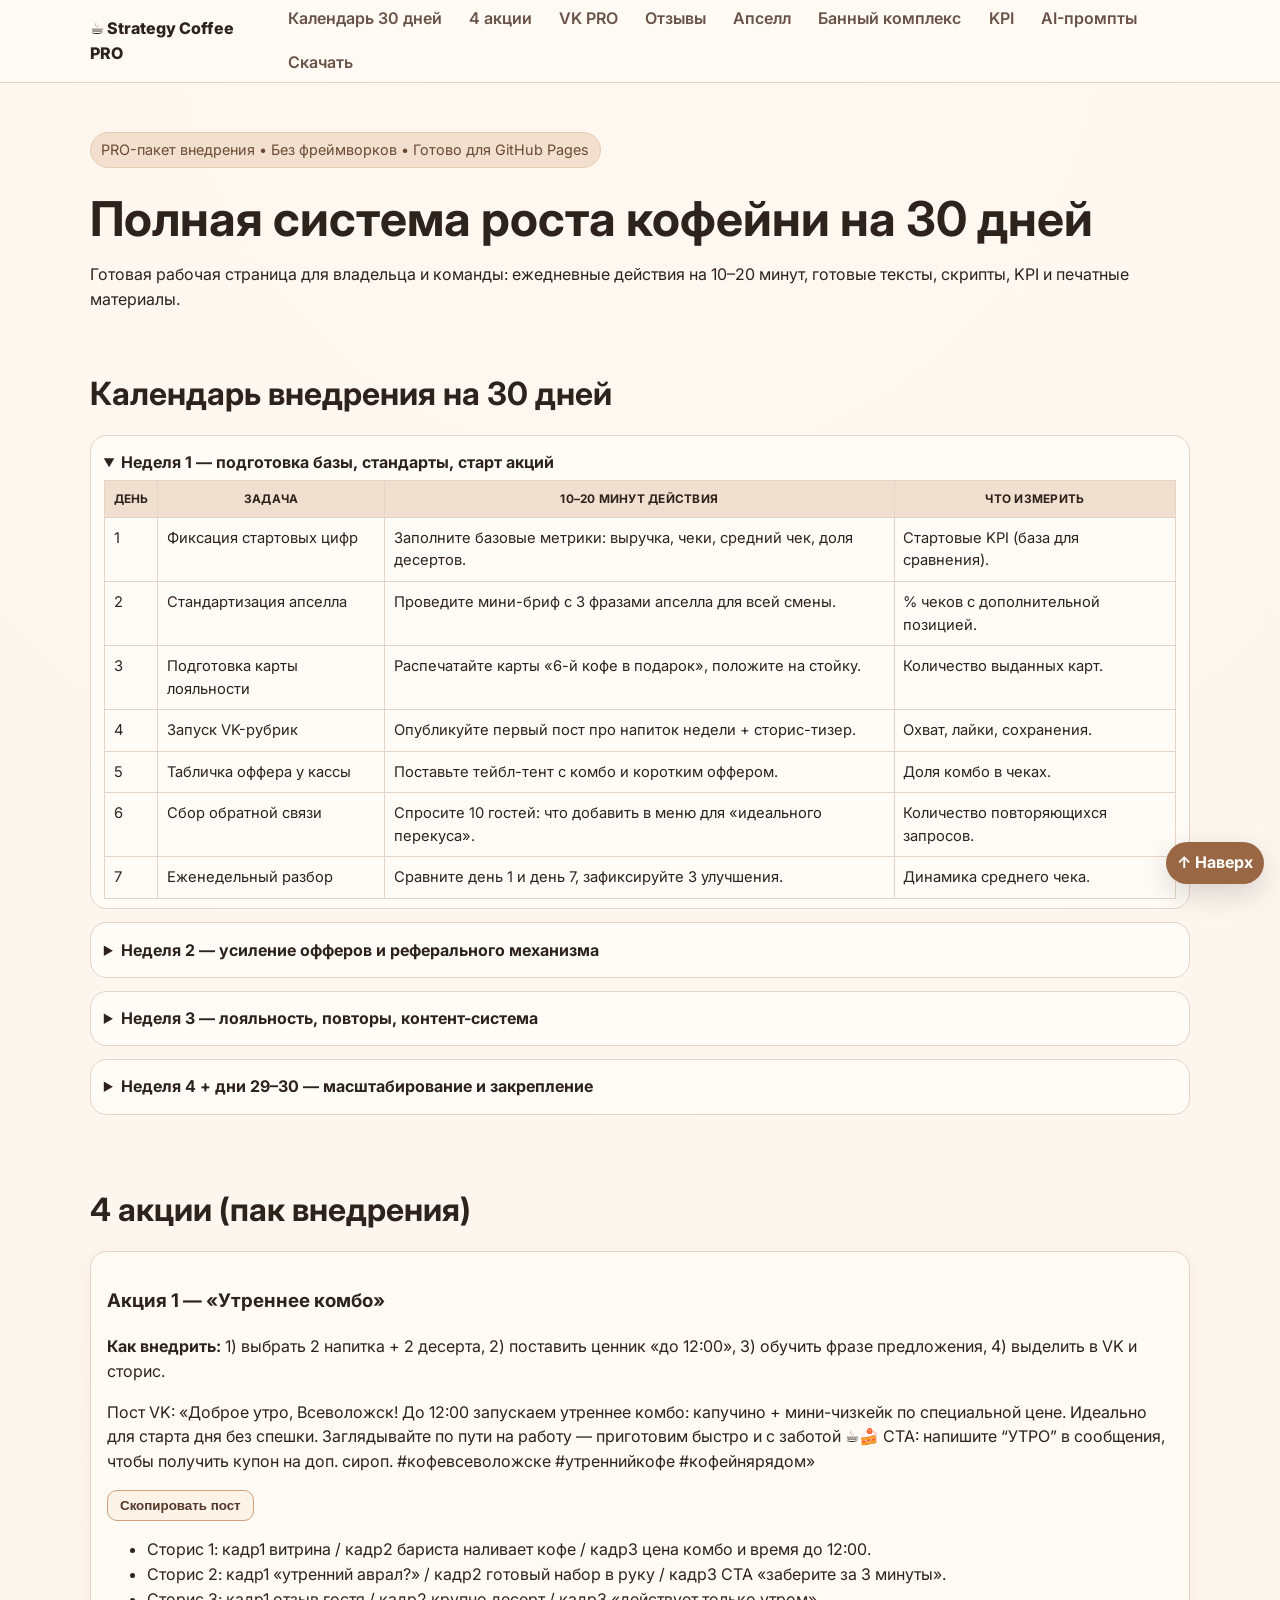
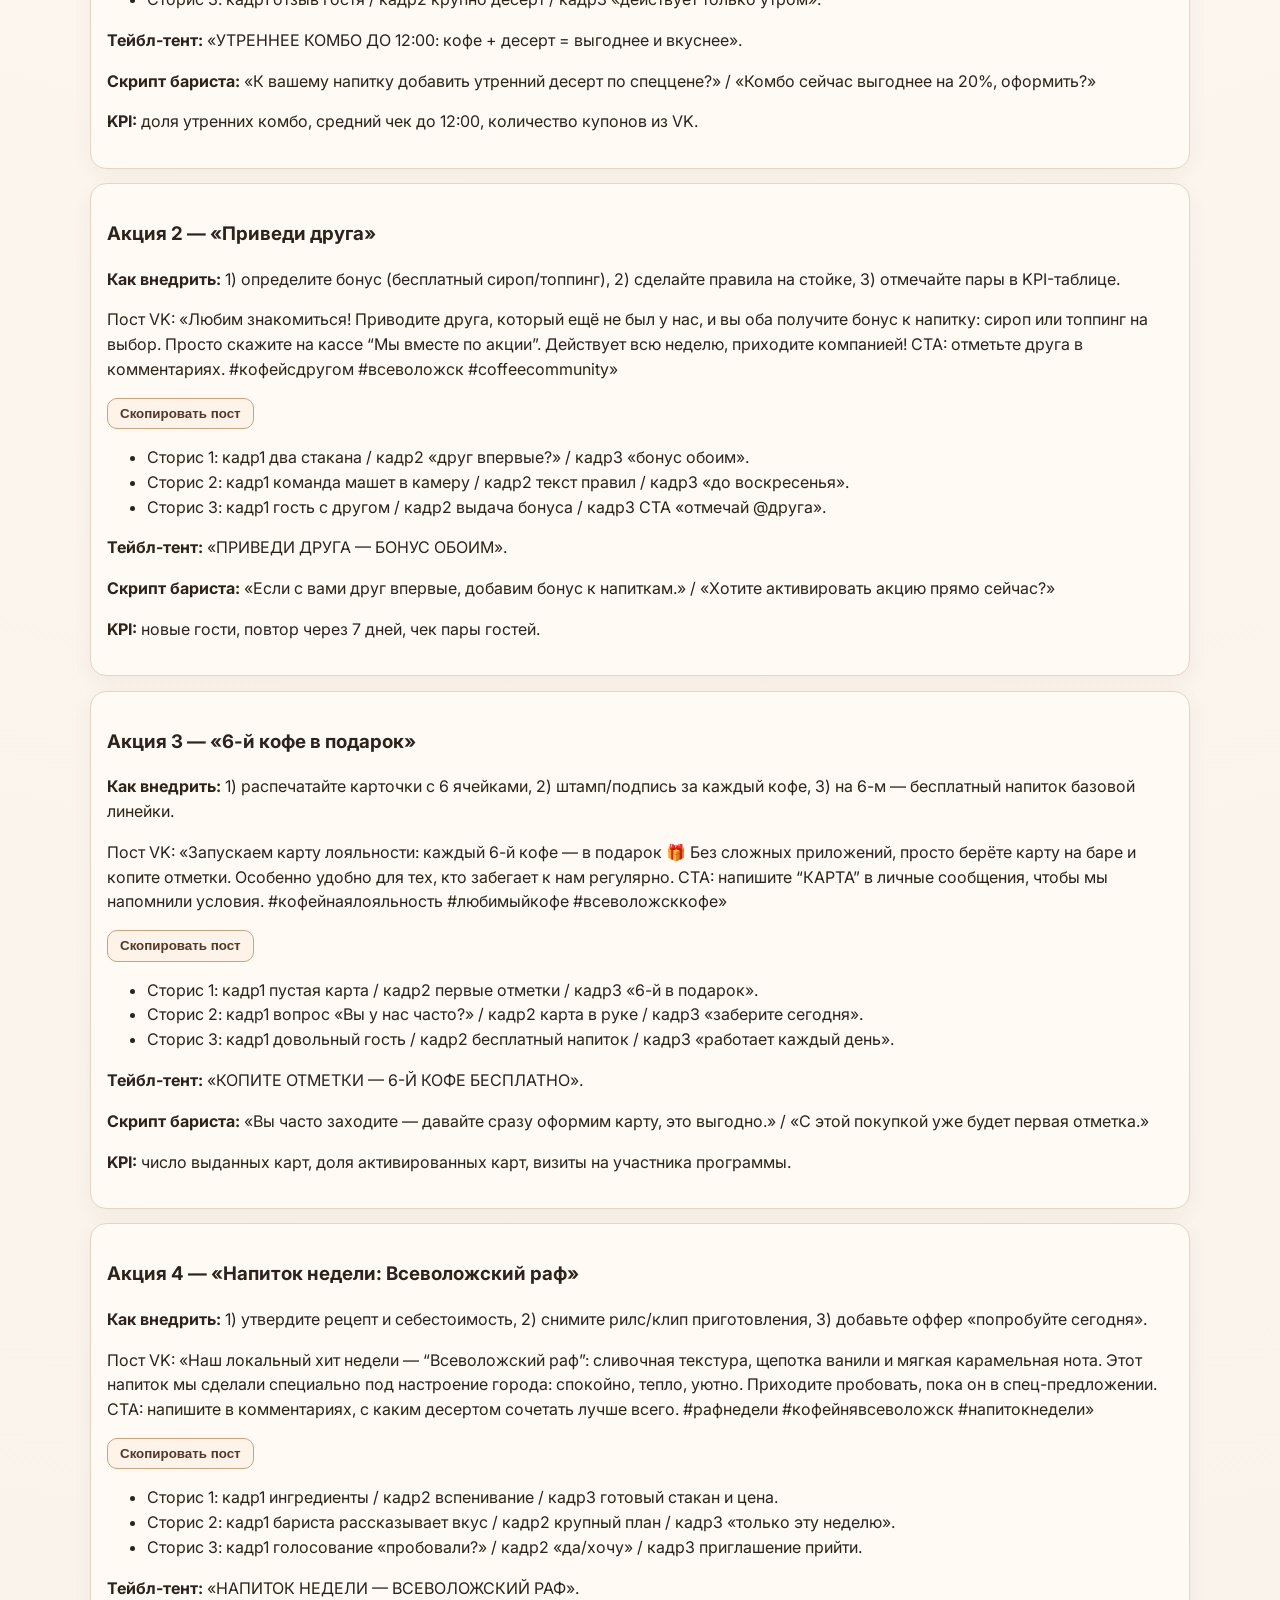
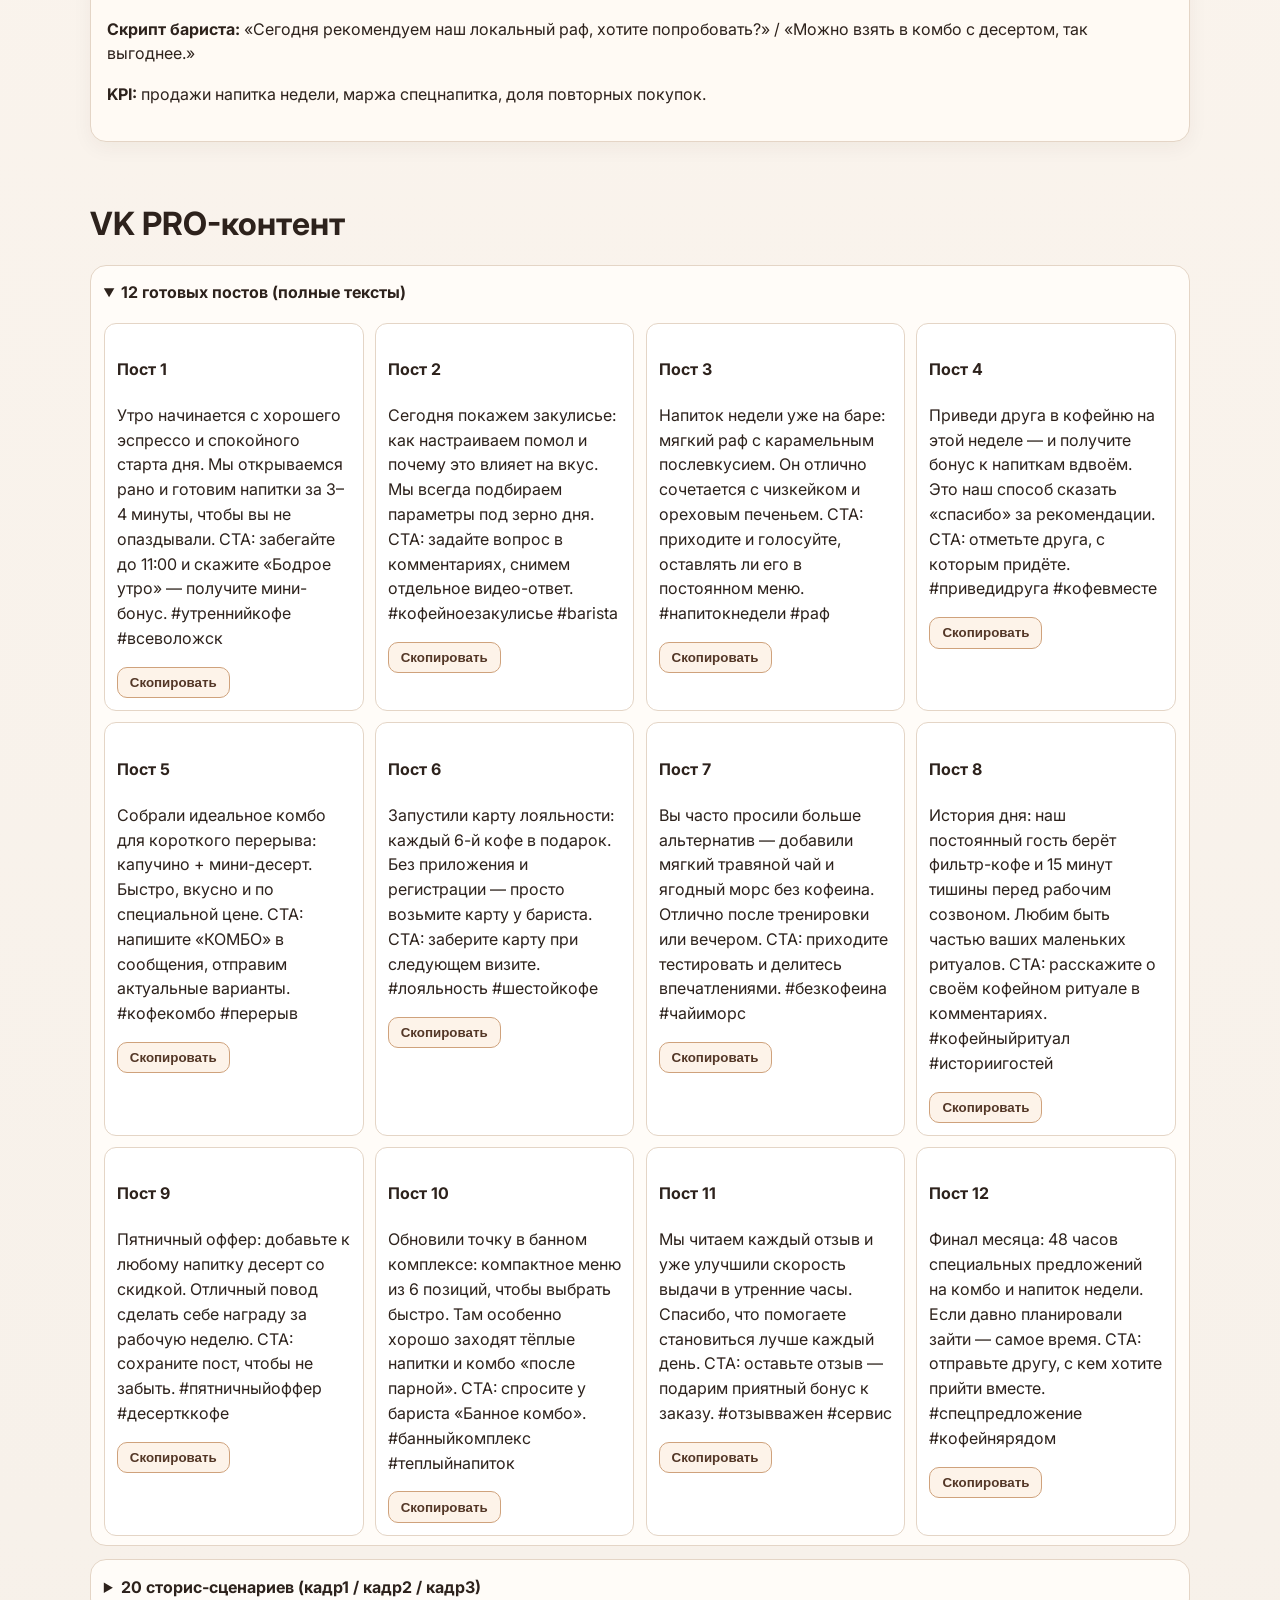
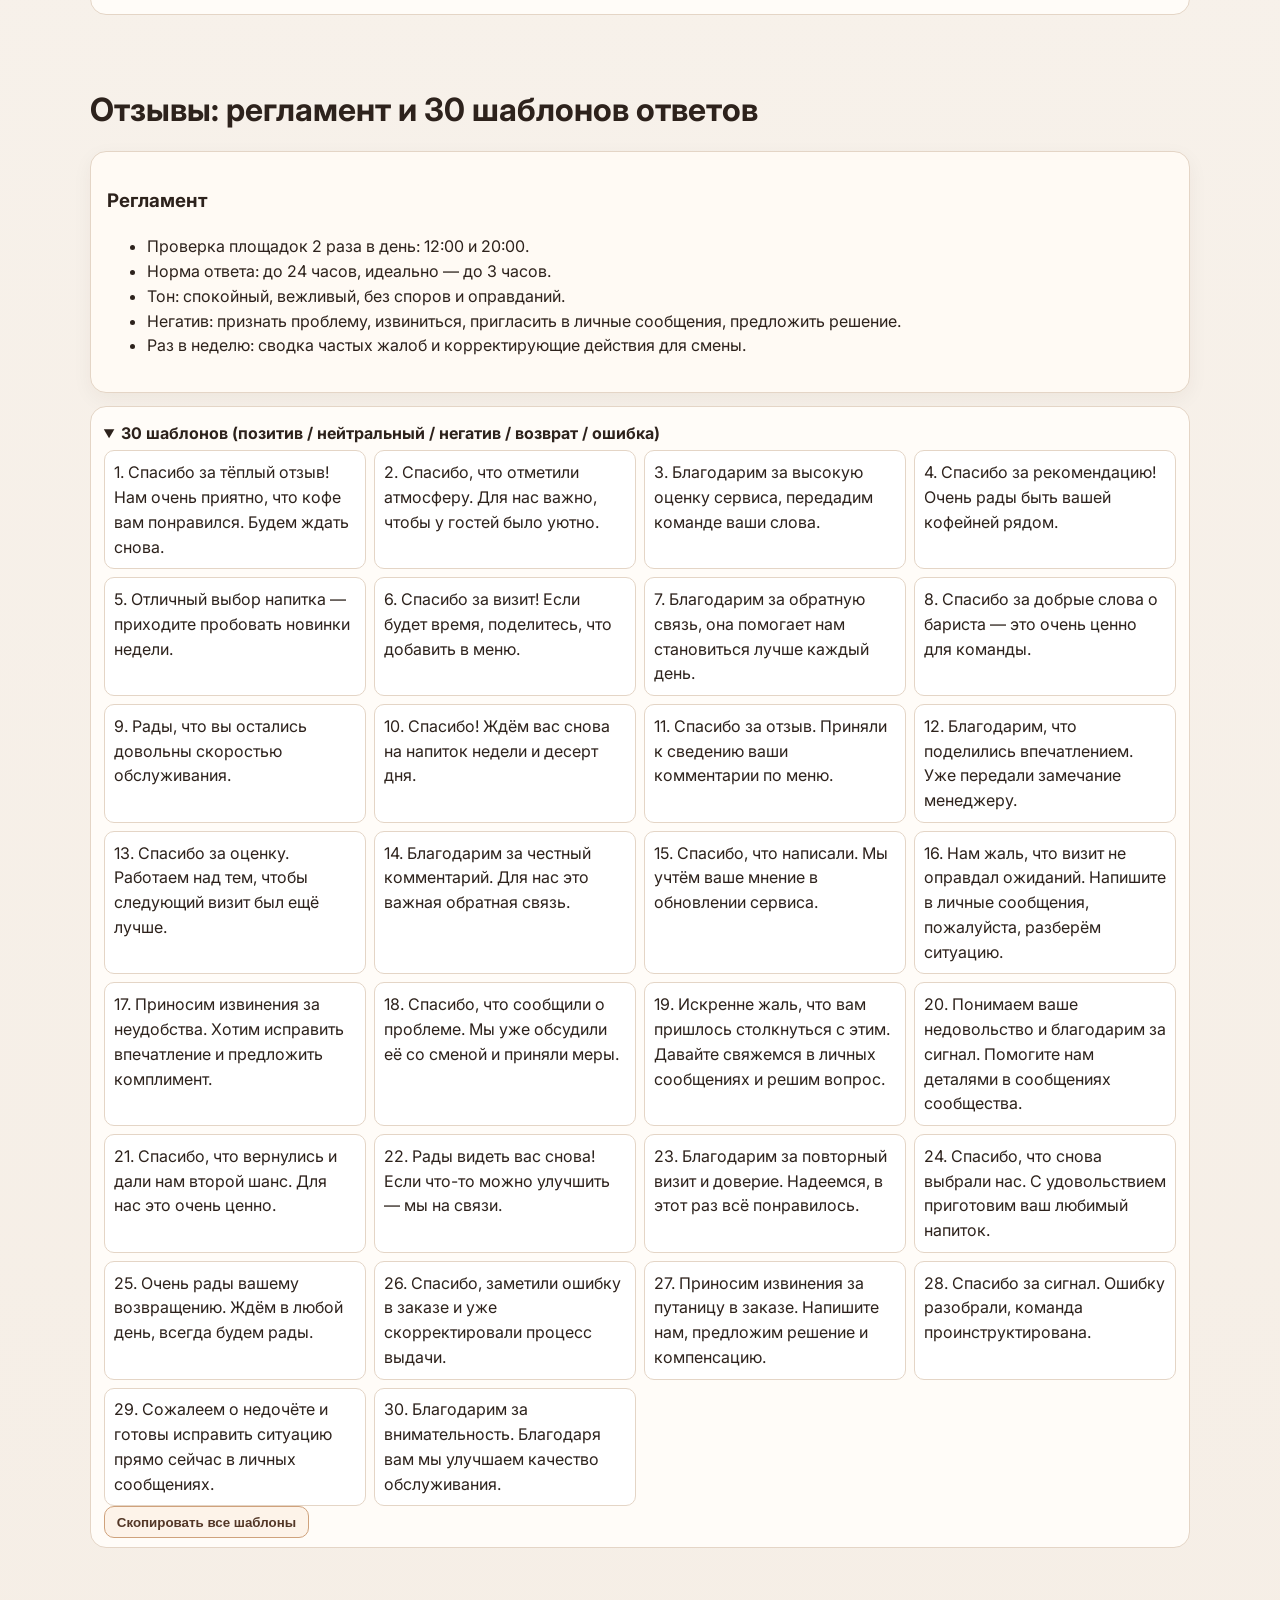
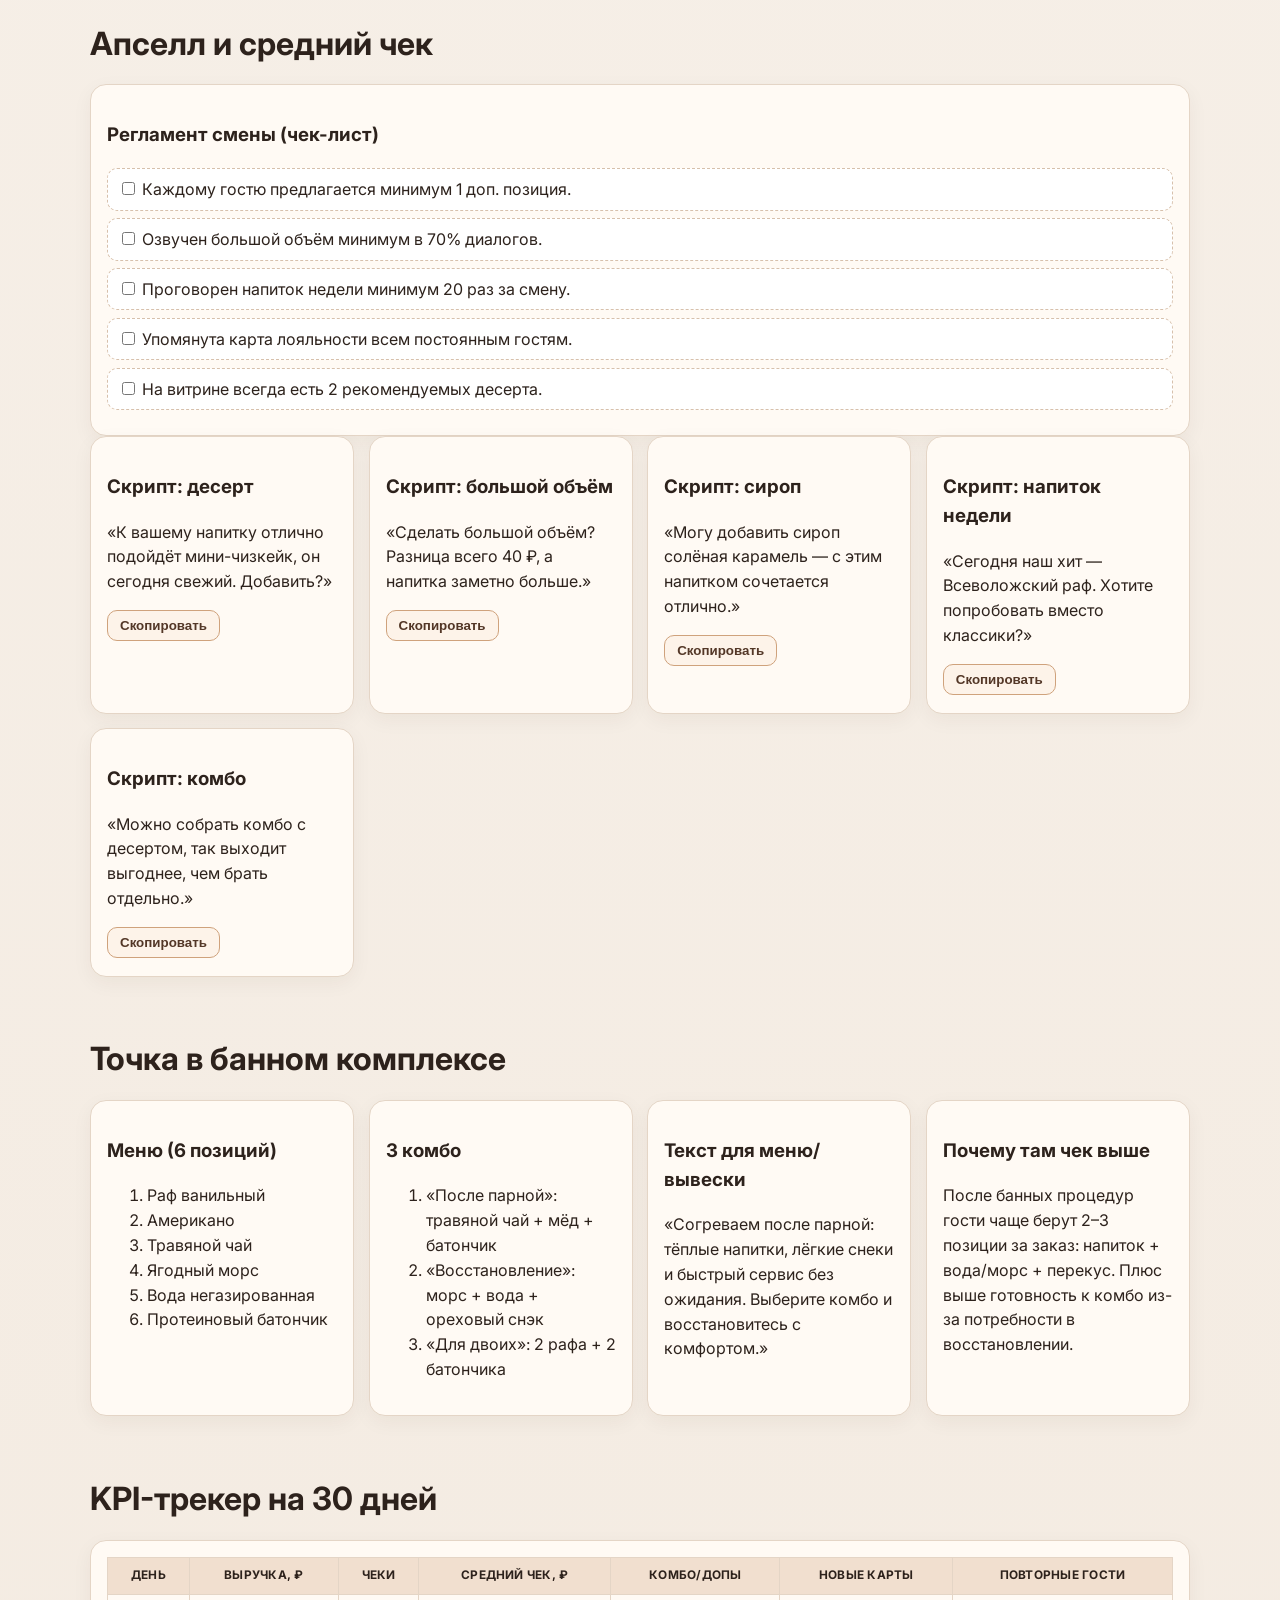
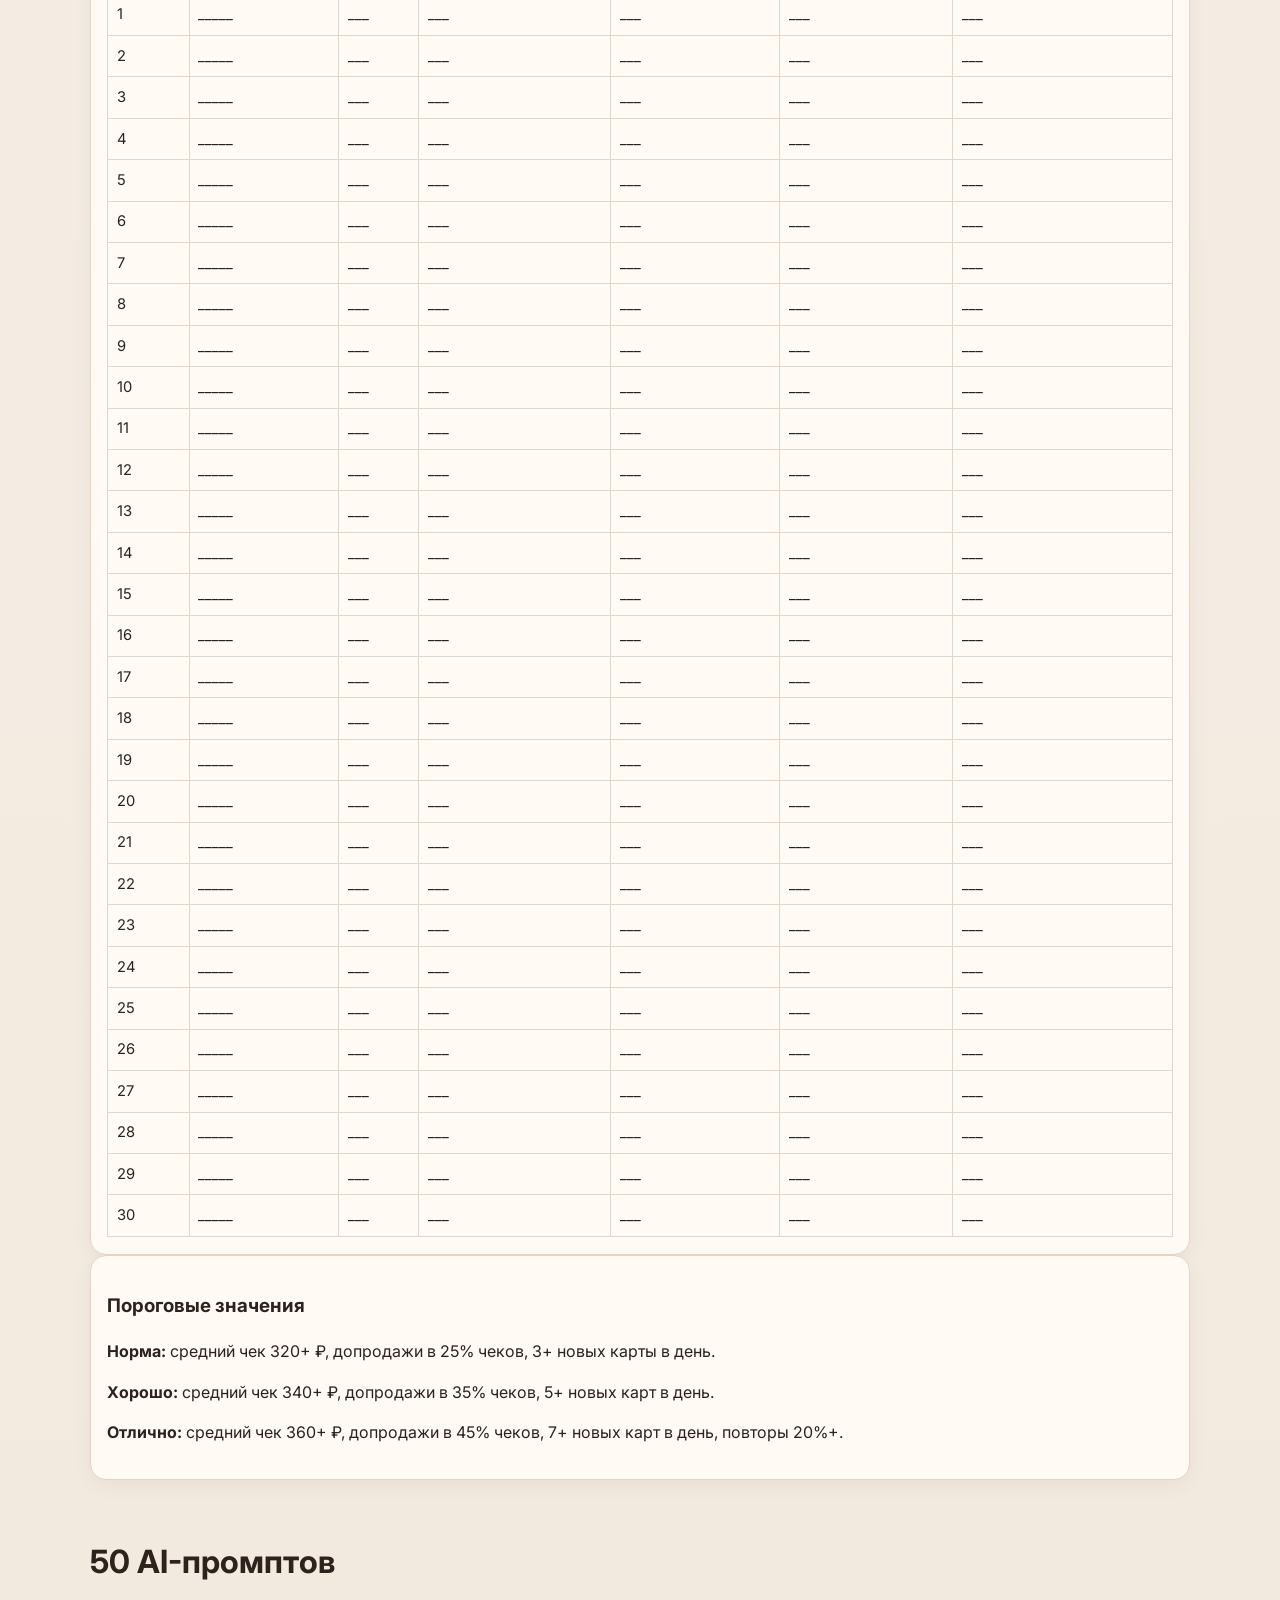
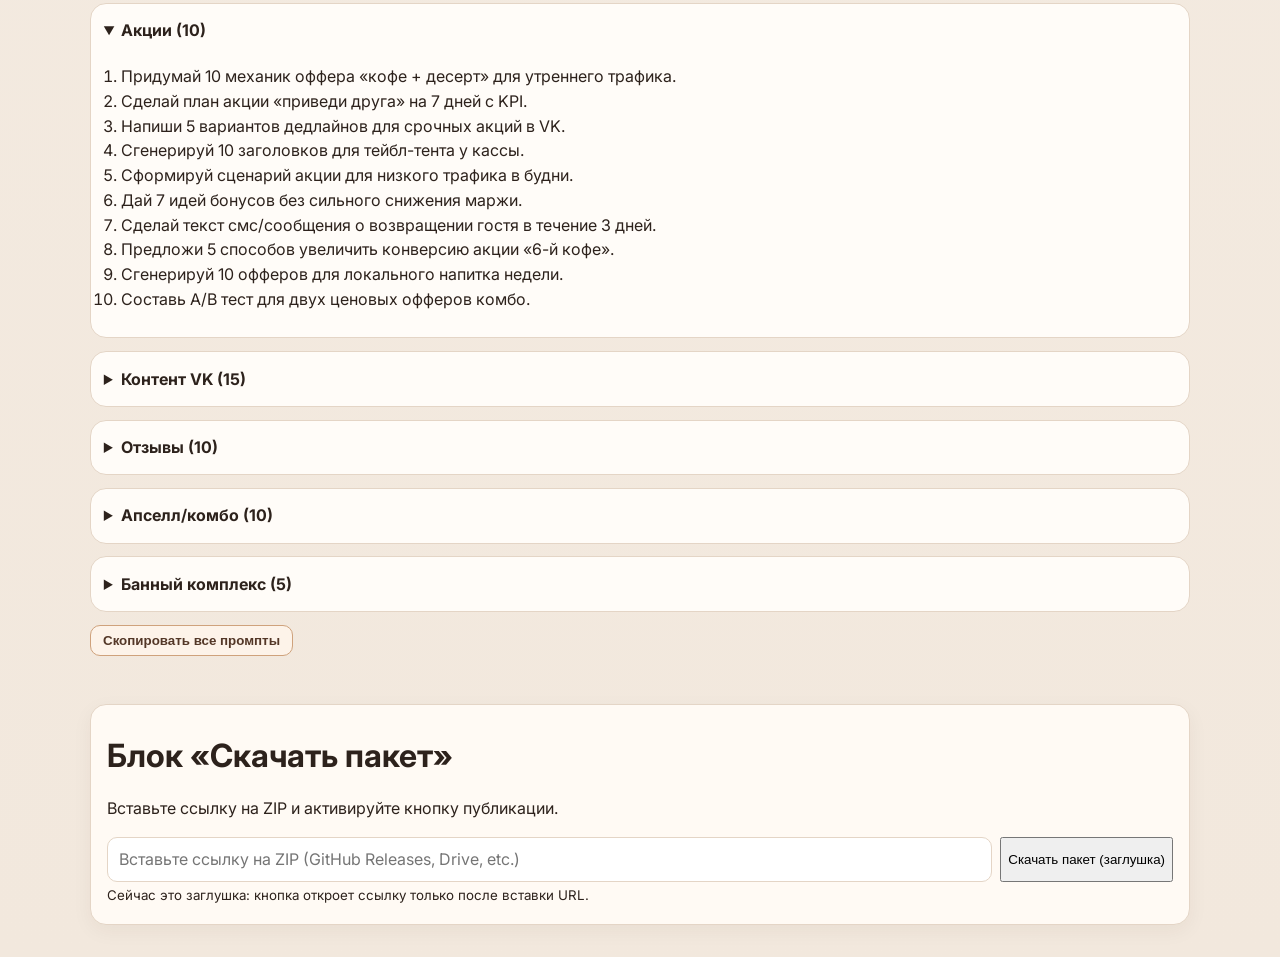
==== commit 19064dc7: "Create PRO coffee growth site for GitHub Pages" ====
--- a/index.html
+++ b/index.html
@@ -3,257 +3,333 @@
 <head>
   <meta charset="UTF-8" />
   <meta name="viewport" content="width=device-width, initial-scale=1.0" />
-  <title>План роста кофейни на 30 дней — Всеволожск</title>
-  <meta name="description" content="Готовый 30-дневный план роста для маленькой кофейни во Всеволожске: акции, апселл, VK-план, отзывы, KPI и AI-промпты." />
+  <title>Strategy Coffee PRO — 30-дневная система роста</title>
+  <meta name="description" content="PRO-версия плана роста кофейни: 30-дневный календарь внедрения, акции, VK-контент, отзывы, апселл, KPI-трекер и 50 AI-промптов." />
   <link rel="preconnect" href="https://fonts.googleapis.com">
   <link rel="preconnect" href="https://fonts.gstatic.com" crossorigin>
   <link href="https://fonts.googleapis.com/css2?family=Inter:wght@400;500;600;700;800&display=swap" rel="stylesheet">
   <link rel="stylesheet" href="style.css" />
 </head>
 <body>
+  <div id="progressBar"></div>
   <header class="header">
-    <div class="container nav">
-      <a class="brand" href="#top">☕ PRO План роста</a>
-      <nav>
-        <ul>
-          <li><a href="#goals">Цели</a></li>
-          <li><a href="#promos">Акции</a></li>
-          <li><a href="#vk">VK</a></li>
-          <li><a href="#kpi">KPI</a></li>
-          <li><a href="#download">Скачать пакет</a></li>
-        </ul>
+    <div class="container nav-wrap">
+      <a class="brand" href="#top">☕ Strategy Coffee PRO</a>
+      <nav class="nav">
+        <a href="#calendar">Календарь 30 дней</a>
+        <a href="#promos">4 акции</a>
+        <a href="#vk-pro">VK PRO</a>
+        <a href="#reviews">Отзывы</a>
+        <a href="#upsell">Апселл</a>
+        <a href="#banya">Банный комплекс</a>
+        <a href="#kpi">KPI</a>
+        <a href="#prompts">AI-промпты</a>
+        <a href="#download">Скачать</a>
       </nav>
     </div>
   </header>
 
-  <main id="top">
-    <section class="hero container">
-      <p class="label">Город: Всеволожск (~100k) • 2 точки: основная + банный комплекс</p>
-      <h1>План роста кофейни на 30 дней</h1>
-      <p class="lead">Практичный мини-сайт для собственника: увеличиваем средний чек, возвращаем гостей чаще и системно оживляем VK без перегруза команды.</p>
-      <div class="hero-stats">
-        <article>
-          <h3>Текущая база</h3>
-          <p>Средний чек: <strong>~300 ₽</strong><br>Формат: <strong>3 столика</strong><br>Постоянники есть, лояльность несистемная</p>
-        </article>
-        <article>
-          <h3>Цель на 30 дней</h3>
-          <p>Поднять средний чек до <strong>340–360 ₽</strong><br>Рост повторных визитов на <strong>+15%</strong><br>VK: <strong>3 поста в неделю</strong></p>
-        </article>
-      </div>
-    </section>
-
-    <section class="container" id="goals">
-      <div class="section-title">
-        <h2>1) Стратегия роста и расчёт целей</h2>
-      </div>
-      <div class="card">
-        <p><strong>Модель:</strong> работаем сразу по трём рычагам — средний чек, повторные визиты и входящий поток из VK.</p>
+  <main id="top" class="container">
+    <section class="hero">
+      <p class="tag">PRO-пакет внедрения • Без фреймворков • Готово для GitHub Pages</p>
+      <h1>Полная система роста кофейни на 30 дней</h1>
+      <p>Готовая рабочая страница для владельца и команды: ежедневные действия на 10–20 минут, готовые тексты, скрипты, KPI и печатные материалы.</p>
+    </section>
+
+    <section id="calendar" class="section">
+      <h2>Календарь внедрения на 30 дней</h2>
+      <details open class="accordion">
+        <summary>Неделя 1 — подготовка базы, стандарты, старт акций</summary>
         <div class="table-wrap">
           <table>
-            <thead>
-              <tr>
-                <th>Метрика</th>
-                <th>Сейчас</th>
-                <th>Через 30 дней</th>
-                <th>Как достигаем</th>
-              </tr>
-            </thead>
+            <thead><tr><th>День</th><th>Задача</th><th>10–20 минут действия</th><th>Что измерить</th></tr></thead>
             <tbody>
-              <tr>
-                <td>Средний чек</td>
-                <td>300 ₽</td>
-                <td>340–360 ₽</td>
-                <td>Апселл-скрипты + комбо</td>
-              </tr>
-              <tr>
-                <td>Повторные визиты</td>
-                <td>база постоянников</td>
-                <td>+15%</td>
-                <td>Программа «6-й кофе в подарок»</td>
-              </tr>
-              <tr>
-                <td>Активность VK</td>
-                <td>нерегулярно</td>
-                <td>12 постов/месяц</td>
-                <td>Контент-план + готовые тексты</td>
-              </tr>
+              <tr><td>1</td><td>Фиксация стартовых цифр</td><td>Заполните базовые метрики: выручка, чеки, средний чек, доля десертов.</td><td>Стартовые KPI (база для сравнения).</td></tr>
+              <tr><td>2</td><td>Стандартизация апселла</td><td>Проведите мини-бриф с 3 фразами апселла для всей смены.</td><td>% чеков с дополнительной позицией.</td></tr>
+              <tr><td>3</td><td>Подготовка карты лояльности</td><td>Распечатайте карты «6-й кофе в подарок», положите на стойку.</td><td>Количество выданных карт.</td></tr>
+              <tr><td>4</td><td>Запуск VK-рубрик</td><td>Опубликуйте первый пост про напиток недели + сторис-тизер.</td><td>Охват, лайки, сохранения.</td></tr>
+              <tr><td>5</td><td>Табличка оффера у кассы</td><td>Поставьте тейбл-тент с комбо и коротким оффером.</td><td>Доля комбо в чеках.</td></tr>
+              <tr><td>6</td><td>Сбор обратной связи</td><td>Спросите 10 гостей: что добавить в меню для «идеального перекуса».</td><td>Количество повторяющихся запросов.</td></tr>
+              <tr><td>7</td><td>Еженедельный разбор</td><td>Сравните день 1 и день 7, зафиксируйте 3 улучшения.</td><td>Динамика среднего чека.</td></tr>
             </tbody>
           </table>
         </div>
-      </div>
-    </section>
-
-    <section class="container" id="promos">
-      <div class="section-title"><h2>2) 4 акции месяца (с внедрением)</h2></div>
-      <div class="grid-2">
-        <article class="card promo">
-          <h3>Неделя 1: «Комбо-старт»</h3>
-          <p>Кофе + мини-десерт по специальной цене до 12:00.</p>
-          <ol>
-            <li>Выделить 2 комбо-пары на баре и в VK.</li>
-            <li>Внести скрипт предложения в первые 5 секунд диалога.</li>
-            <li>Считать долю комбо от всех чеков.</li>
-          </ol>
+      </details>
+
+      <details class="accordion">
+        <summary>Неделя 2 — усиление офферов и реферального механизма</summary>
+        <div class="table-wrap">
+          <table>
+            <thead><tr><th>День</th><th>Задача</th><th>10–20 минут действия</th><th>Что измерить</th></tr></thead>
+            <tbody>
+              <tr><td>8</td><td>Запуск акции «Приведи друга»</td><td>Обучите бариста объяснять механику за 15 секунд.</td><td>Число гостей по рекомендации.</td></tr>
+              <tr><td>9</td><td>Скрипты в живом диалоге</td><td>Проведите «тайного гостя» внутри команды на кассе.</td><td>Соблюдение скрипта (%).</td></tr>
+              <tr><td>10</td><td>Пост-приглашение в VK</td><td>Опубликуйте пост о реферальной акции с дедлайном.</td><td>Переходы в сообщения.</td></tr>
+              <tr><td>11</td><td>Сторис-цепочка из 3 кадров</td><td>Снимите процесс приготовления + оффер + отзыв гостя.</td><td>Досмотры сторис до 3 кадра.</td></tr>
+              <tr><td>12</td><td>Контроль выкладки десертов</td><td>Переставьте витрину: самые маржинальные позиции на уровень глаз.</td><td>Продажи десертов/день.</td></tr>
+              <tr><td>13</td><td>Работа с отзывами</td><td>Ответьте на все отзывы за неделю по регламенту.</td><td>Средняя скорость ответа.</td></tr>
+              <tr><td>14</td><td>Мини-план на неделю 3</td><td>Назначьте «напиток недели» и подготовьте фото.</td><td>Готовность контента (да/нет).</td></tr>
+            </tbody>
+          </table>
+        </div>
+      </details>
+
+      <details class="accordion">
+        <summary>Неделя 3 — лояльность, повторы, контент-система</summary>
+        <div class="table-wrap">
+          <table>
+            <thead><tr><th>День</th><th>Задача</th><th>10–20 минут действия</th><th>Что измерить</th></tr></thead>
+            <tbody>
+              <tr><td>15</td><td>Активация карты лояльности</td><td>Каждому гостю с 2+ визитами предложите карту персонально.</td><td>Новые активированные карты.</td></tr>
+              <tr><td>16</td><td>Сценарий возвращения</td><td>Подготовьте текст в VK: «Вернитесь в течение 3 дней — получите сироп».</td><td>Количество возвратов по предложению.</td></tr>
+              <tr><td>17</td><td>Контент о команде</td><td>Снимите короткое видео «кто готовит ваш утренний кофе».</td><td>Комментарии и реакции.</td></tr>
+              <tr><td>18</td><td>Кассовый чек-лист</td><td>Отметьте выполнение 5 пунктов апселла в каждой смене.</td><td>Процент выполнения чек-листа.</td></tr>
+              <tr><td>19</td><td>Промо «напиток недели»</td><td>Обновите плакат и устный скрипт под текущий напиток.</td><td>Продажи напитка недели.</td></tr>
+              <tr><td>20</td><td>Сбор UGC</td><td>Попросите 5 гостей отметить кофейню в сторис за бонус.</td><td>Кол-во отметок/день.</td></tr>
+              <tr><td>21</td><td>Промежуточный аудит</td><td>Сверьте KPI с планом и скорректируйте слабые места.</td><td>Отклонение от целевых KPI.</td></tr>
+            </tbody>
+          </table>
+        </div>
+      </details>
+
+      <details class="accordion">
+        <summary>Неделя 4 + дни 29–30 — масштабирование и закрепление</summary>
+        <div class="table-wrap">
+          <table>
+            <thead><tr><th>День</th><th>Задача</th><th>10–20 минут действия</th><th>Что измерить</th></tr></thead>
+            <tbody>
+              <tr><td>22</td><td>Локальный спецпродукт</td><td>Запустите «Всеволожский раф» как хит недели.</td><td>Число проданных хитов.</td></tr>
+              <tr><td>23</td><td>Комбо в банном комплексе</td><td>Выведите 3 комбо в точке бани и добавьте таблички.</td><td>Доля комбо в банной точке.</td></tr>
+              <tr><td>24</td><td>Пост про кейс гостей</td><td>Опубликуйте мини-историю постоянника и любимого заказа.</td><td>Сохранения/репосты поста.</td></tr>
+              <tr><td>25</td><td>Переобучение команды</td><td>Повторите скрипты, разберите возражения гостей.</td><td>Конверсия апселла по сменам.</td></tr>
+              <tr><td>26</td><td>Проверка скорости сервиса</td><td>Засеките 10 заказов от оплаты до выдачи.</td><td>Среднее время выдачи.</td></tr>
+              <tr><td>27</td><td>Отзывы + исправление точек боли</td><td>Выберите 2 частые жалобы и внедрите корректировки.</td><td>Снижение повторяемости жалоб.</td></tr>
+              <tr><td>28</td><td>Финальный VK-оффер месяца</td><td>Сделайте пост с ограничением «только 48 часов».</td><td>Продажи за период оффера.</td></tr>
+              <tr><td>29</td><td>Подготовка отчёта</td><td>Сведите все KPI и выделите топ-3 действия месяца.</td><td>Финальный рост по каждой метрике.</td></tr>
+              <tr><td>30</td><td>План следующего цикла</td><td>Сформируйте план на 30 дней на основе лучших результатов.</td><td>Готовый план v2 (да/нет).</td></tr>
+            </tbody>
+          </table>
+        </div>
+      </details>
+    </section>
+
+    <section id="promos" class="section">
+      <h2>4 акции (пак внедрения)</h2>
+      <div class="cards">
+        <article class="card">
+          <h3>Акция 1 — «Утреннее комбо»</h3>
+          <p><strong>Как внедрить:</strong> 1) выбрать 2 напитка + 2 десерта, 2) поставить ценник «до 12:00», 3) обучить фразе предложения, 4) выделить в VK и сторис.</p>
+          <p class="copy-block">Пост VK: «Доброе утро, Всеволожск! До 12:00 запускаем утреннее комбо: капучино + мини-чизкейк по специальной цене. Идеально для старта дня без спешки. Заглядывайте по пути на работу — приготовим быстро и с заботой ☕🍰 CTA: напишите “УТРО” в сообщения, чтобы получить купон на доп. сироп. #кофевсеволожске #утреннийкофе #кофейнярядом»</p>
+          <button class="copy-btn" data-copy="Пост VK: «Доброе утро, Всеволожск! До 12:00 запускаем утреннее комбо: капучино + мини-чизкейк по специальной цене. Идеально для старта дня без спешки. Заглядывайте по пути на работу — приготовим быстро и с заботой ☕🍰 CTA: напишите “УТРО” в сообщения, чтобы получить купон на доп. сироп. #кофевсеволожске #утреннийкофе #кофейнярядом»">Скопировать пост</button>
+          <ul>
+            <li>Сторис 1: кадр1 витрина / кадр2 бариста наливает кофе / кадр3 цена комбо и время до 12:00.</li>
+            <li>Сторис 2: кадр1 «утренний аврал?» / кадр2 готовый набор в руку / кадр3 CTA «заберите за 3 минуты».</li>
+            <li>Сторис 3: кадр1 отзыв гостя / кадр2 крупно десерт / кадр3 «действует только утром».</li>
+          </ul>
+          <p><strong>Тейбл-тент:</strong> «УТРЕННЕЕ КОМБО ДО 12:00: кофе + десерт = выгоднее и вкуснее».</p>
+          <p><strong>Скрипт бариста:</strong> «К вашему напитку добавить утренний десерт по спеццене?» / «Комбо сейчас выгоднее на 20%, оформить?»</p>
+          <p><strong>KPI:</strong> доля утренних комбо, средний чек до 12:00, количество купонов из VK.</p>
         </article>
-        <article class="card promo">
-          <h3>Неделя 2: «Приведи друга»</h3>
-          <p>Гость приводит нового человека — оба получают топпинг/сироп бесплатно.</p>
-          <ol>
-            <li>Печатный мини-флаер на стойке.</li>
-            <li>Пост + сторис с простыми условиями.</li>
-            <li>Отмечать в KPI количество пар.</li>
-          </ol>
+
+        <article class="card">
+          <h3>Акция 2 — «Приведи друга»</h3>
+          <p><strong>Как внедрить:</strong> 1) определите бонус (бесплатный сироп/топпинг), 2) сделайте правила на стойке, 3) отмечайте пары в KPI-таблице.</p>
+          <p class="copy-block">Пост VK: «Любим знакомиться! Приводите друга, который ещё не был у нас, и вы оба получите бонус к напитку: сироп или топпинг на выбор. Просто скажите на кассе “Мы вместе по акции”. Действует всю неделю, приходите компанией! CTA: отметьте друга в комментариях. #кофейсдругом #всеволожск #coffeecommunity»</p>
+          <button class="copy-btn" data-copy="Пост VK: «Любим знакомиться! Приводите друга, который ещё не был у нас, и вы оба получите бонус к напитку: сироп или топпинг на выбор. Просто скажите на кассе “Мы вместе по акции”. Действует всю неделю, приходите компанией! CTA: отметьте друга в комментариях. #кофейсдругом #всеволожск #coffeecommunity»">Скопировать пост</button>
+          <ul>
+            <li>Сторис 1: кадр1 два стакана / кадр2 «друг впервые?» / кадр3 «бонус обоим».</li>
+            <li>Сторис 2: кадр1 команда машет в камеру / кадр2 текст правил / кадр3 «до воскресенья».</li>
+            <li>Сторис 3: кадр1 гость с другом / кадр2 выдача бонуса / кадр3 CTA «отмечай @друга».</li>
+          </ul>
+          <p><strong>Тейбл-тент:</strong> «ПРИВЕДИ ДРУГА — БОНУС ОБОИМ».</p>
+          <p><strong>Скрипт бариста:</strong> «Если с вами друг впервые, добавим бонус к напиткам.» / «Хотите активировать акцию прямо сейчас?»</p>
+          <p><strong>KPI:</strong> новые гости, повтор через 7 дней, чек пары гостей.</p>
         </article>
-        <article class="card promo">
-          <h3>Неделя 3: «6-й кофе в подарок»</h3>
-          <p>Физическая карта лояльности вместо хаотичных скидок постоянникам.</p>
-          <ol>
-            <li>Отменить ручные «-10%» и перевести в систему.</li>
-            <li>Штамп/подпись на каждый напиток.</li>
-            <li>Еженедельно считать активные карты.</li>
-          </ol>
+
+        <article class="card print-area" id="loyalty-card">
+          <h3>Акция 3 — «6-й кофе в подарок»</h3>
+          <p><strong>Как внедрить:</strong> 1) распечатайте карточки с 6 ячейками, 2) штамп/подпись за каждый кофе, 3) на 6-м — бесплатный напиток базовой линейки.</p>
+          <p class="copy-block">Пост VK: «Запускаем карту лояльности: каждый 6-й кофе — в подарок 🎁 Без сложных приложений, просто берёте карту на баре и копите отметки. Особенно удобно для тех, кто забегает к нам регулярно. CTA: напишите “КАРТА” в личные сообщения, чтобы мы напомнили условия. #кофейнаялояльность #любимыйкофе #всеволожсккофе»</p>
+          <button class="copy-btn" data-copy="Пост VK: «Запускаем карту лояльности: каждый 6-й кофе — в подарок 🎁 Без сложных приложений, просто берёте карту на баре и копите отметки. Особенно удобно для тех, кто забегает к нам регулярно. CTA: напишите “КАРТА” в личные сообщения, чтобы мы напомнили условия. #кофейнаялояльность #любимыйкофе #всеволожсккофе»">Скопировать пост</button>
+          <ul>
+            <li>Сторис 1: кадр1 пустая карта / кадр2 первые отметки / кадр3 «6-й в подарок».</li>
+            <li>Сторис 2: кадр1 вопрос «Вы у нас часто?» / кадр2 карта в руке / кадр3 «заберите сегодня».</li>
+            <li>Сторис 3: кадр1 довольный гость / кадр2 бесплатный напиток / кадр3 «работает каждый день».</li>
+          </ul>
+          <p><strong>Тейбл-тент:</strong> «КОПИТЕ ОТМЕТКИ — 6-Й КОФЕ БЕСПЛАТНО».</p>
+          <p><strong>Скрипт бариста:</strong> «Вы часто заходите — давайте сразу оформим карту, это выгодно.» / «С этой покупкой уже будет первая отметка.»</p>
+          <p><strong>KPI:</strong> число выданных карт, доля активированных карт, визиты на участника программы.</p>
         </article>
-        <article class="card promo">
-          <h3>Неделя 4: «Локальный хит»</h3>
-          <p>Напиток месяца с локальным названием «Всеволожский раф».</p>
-          <ol>
-            <li>Сделать отдельную карточку на кассе.</li>
-            <li>Снять короткое видео приготовления для VK.</li>
-            <li>Считать продажи хита отдельно.</li>
-          </ol>
+
+        <article class="card">
+          <h3>Акция 4 — «Напиток недели: Всеволожский раф»</h3>
+          <p><strong>Как внедрить:</strong> 1) утвердите рецепт и себестоимость, 2) снимите рилс/клип приготовления, 3) добавьте оффер «попробуйте сегодня».</p>
+          <p class="copy-block">Пост VK: «Наш локальный хит недели — “Всеволожский раф”: сливочная текстура, щепотка ванили и мягкая карамельная нота. Этот напиток мы сделали специально под настроение города: спокойно, тепло, уютно. Приходите пробовать, пока он в спец-предложении. CTA: напишите в комментариях, с каким десертом сочетать лучше всего. #рафнедели #кофейнявсеволожск #напитокнедели»</p>
+          <button class="copy-btn" data-copy="Пост VK: «Наш локальный хит недели — “Всеволожский раф”: сливочная текстура, щепотка ванили и мягкая карамельная нота. Этот напиток мы сделали специально под настроение города: спокойно, тепло, уютно. Приходите пробовать, пока он в спец-предложении. CTA: напишите в комментариях, с каким десертом сочетать лучше всего. #рафнедели #кофейнявсеволожск #напитокнедели»">Скопировать пост</button>
+          <ul>
+            <li>Сторис 1: кадр1 ингредиенты / кадр2 вспенивание / кадр3 готовый стакан и цена.</li>
+            <li>Сторис 2: кадр1 бариста рассказывает вкус / кадр2 крупный план / кадр3 «только эту неделю».</li>
+            <li>Сторис 3: кадр1 голосование «пробовали?» / кадр2 «да/хочу» / кадр3 приглашение прийти.</li>
+          </ul>
+          <p><strong>Тейбл-тент:</strong> «НАПИТОК НЕДЕЛИ — ВСЕВОЛОЖСКИЙ РАФ».</p>
+          <p><strong>Скрипт бариста:</strong> «Сегодня рекомендуем наш локальный раф, хотите попробовать?» / «Можно взять в комбо с десертом, так выгоднее.»</p>
+          <p><strong>KPI:</strong> продажи напитка недели, маржа спецнапитка, доля повторных покупок.</p>
         </article>
       </div>
     </section>
 
-    <section class="container" id="upsell">
-      <div class="section-title"><h2>3) Средний чек: скрипты бариста и чек‑лист апселла</h2></div>
-      <div class="grid-2">
-        <article class="card">
-          <h3>Скрипты (коротко)</h3>
-          <ul>
-            <li><strong>База:</strong> «К вашему латте добавить мини‑круассан? Сегодня свежие».</li>
-            <li><strong>Размер:</strong> «Сделать большой объём? Разница всего 40 ₽».</li>
-            <li><strong>Доп:</strong> «Добавим сироп солёная карамель? Он хорошо сочетается».</li>
-          </ul>
-        </article>
-        <article class="card checklist">
-          <h3>Чек‑лист смены (печатный)</h3>
-          <label><input type="checkbox"> Предложен десерт к каждому 2-му чеку</label>
-          <label><input type="checkbox"> Озвучен большой размер минимум 70% гостей</label>
-          <label><input type="checkbox"> Упомянут напиток недели</label>
-          <label><input type="checkbox"> Предложена карта «6-й кофе»</label>
-        </article>
-      </div>
-    </section>
-
-    <section class="container" id="vk">
-      <div class="section-title"><h2>4) VK план: 3 поста в неделю + готовые тексты</h2></div>
+    <section id="vk-pro" class="section">
+      <h2>VK PRO-контент</h2>
+      <details open class="accordion">
+        <summary>12 готовых постов (полные тексты)</summary>
+        <div class="post-grid">
+          <article class="mini-card"><h4>Пост 1</h4><p class="copy-block">Утро начинается с хорошего эспрессо и спокойного старта дня. Мы открываемся рано и готовим напитки за 3–4 минуты, чтобы вы не опаздывали. CTA: забегайте до 11:00 и скажите «Бодрое утро» — получите мини-бонус. #утреннийкофе #всеволожск</p><button class="copy-btn" data-copy="Утро начинается с хорошего эспрессо и спокойного старта дня. Мы открываемся рано и готовим напитки за 3–4 минуты, чтобы вы не опаздывали. CTA: забегайте до 11:00 и скажите «Бодрое утро» — получите мини-бонус. #утреннийкофе #всеволожск">Скопировать</button></article>
+          <article class="mini-card"><h4>Пост 2</h4><p class="copy-block">Сегодня покажем закулисье: как настраиваем помол и почему это влияет на вкус. Мы всегда подбираем параметры под зерно дня. CTA: задайте вопрос в комментариях, снимем отдельное видео-ответ. #кофейноезакулисье #barista</p><button class="copy-btn" data-copy="Сегодня покажем закулисье: как настраиваем помол и почему это влияет на вкус. Мы всегда подбираем параметры под зерно дня. CTA: задайте вопрос в комментариях, снимем отдельное видео-ответ. #кофейноезакулисье #barista">Скопировать</button></article>
+          <article class="mini-card"><h4>Пост 3</h4><p class="copy-block">Напиток недели уже на баре: мягкий раф с карамельным послевкусием. Он отлично сочетается с чизкейком и ореховым печеньем. CTA: приходите и голосуйте, оставлять ли его в постоянном меню. #напитокнедели #раф</p><button class="copy-btn" data-copy="Напиток недели уже на баре: мягкий раф с карамельным послевкусием. Он отлично сочетается с чизкейком и ореховым печеньем. CTA: приходите и голосуйте, оставлять ли его в постоянном меню. #напитокнедели #раф">Скопировать</button></article>
+          <article class="mini-card"><h4>Пост 4</h4><p class="copy-block">Приведи друга в кофейню на этой неделе — и получите бонус к напиткам вдвоём. Это наш способ сказать «спасибо» за рекомендации. CTA: отметьте друга, с которым придёте. #приведидруга #кофевместе</p><button class="copy-btn" data-copy="Приведи друга в кофейню на этой неделе — и получите бонус к напиткам вдвоём. Это наш способ сказать «спасибо» за рекомендации. CTA: отметьте друга, с которым придёте. #приведидруга #кофевместе">Скопировать</button></article>
+          <article class="mini-card"><h4>Пост 5</h4><p class="copy-block">Собрали идеальное комбо для короткого перерыва: капучино + мини-десерт. Быстро, вкусно и по специальной цене. CTA: напишите «КОМБО» в сообщения, отправим актуальные варианты. #кофекомбо #перерыв</p><button class="copy-btn" data-copy="Собрали идеальное комбо для короткого перерыва: капучино + мини-десерт. Быстро, вкусно и по специальной цене. CTA: напишите «КОМБО» в сообщения, отправим актуальные варианты. #кофекомбо #перерыв">Скопировать</button></article>
+          <article class="mini-card"><h4>Пост 6</h4><p class="copy-block">Запустили карту лояльности: каждый 6-й кофе в подарок. Без приложения и регистрации — просто возьмите карту у бариста. CTA: заберите карту при следующем визите. #лояльность #шестойкофе</p><button class="copy-btn" data-copy="Запустили карту лояльности: каждый 6-й кофе в подарок. Без приложения и регистрации — просто возьмите карту у бариста. CTA: заберите карту при следующем визите. #лояльность #шестойкофе">Скопировать</button></article>
+          <article class="mini-card"><h4>Пост 7</h4><p class="copy-block">Вы часто просили больше альтернатив — добавили мягкий травяной чай и ягодный морс без кофеина. Отлично после тренировки или вечером. CTA: приходите тестировать и делитесь впечатлениями. #безкофеина #чайиморс</p><button class="copy-btn" data-copy="Вы часто просили больше альтернатив — добавили мягкий травяной чай и ягодный морс без кофеина. Отлично после тренировки или вечером. CTA: приходите тестировать и делитесь впечатлениями. #безкофеина #чайиморс">Скопировать</button></article>
+          <article class="mini-card"><h4>Пост 8</h4><p class="copy-block">История дня: наш постоянный гость берёт фильтр-кофе и 15 минут тишины перед рабочим созвоном. Любим быть частью ваших маленьких ритуалов. CTA: расскажите о своём кофейном ритуале в комментариях. #кофейныйритуал #историигостей</p><button class="copy-btn" data-copy="История дня: наш постоянный гость берёт фильтр-кофе и 15 минут тишины перед рабочим созвоном. Любим быть частью ваших маленьких ритуалов. CTA: расскажите о своём кофейном ритуале в комментариях. #кофейныйритуал #историигостей">Скопировать</button></article>
+          <article class="mini-card"><h4>Пост 9</h4><p class="copy-block">Пятничный оффер: добавьте к любому напитку десерт со скидкой. Отличный повод сделать себе награду за рабочую неделю. CTA: сохраните пост, чтобы не забыть. #пятничныйоффер #десертккофе</p><button class="copy-btn" data-copy="Пятничный оффер: добавьте к любому напитку десерт со скидкой. Отличный повод сделать себе награду за рабочую неделю. CTA: сохраните пост, чтобы не забыть. #пятничныйоффер #десертккофе">Скопировать</button></article>
+          <article class="mini-card"><h4>Пост 10</h4><p class="copy-block">Обновили точку в банном комплексе: компактное меню из 6 позиций, чтобы выбрать быстро. Там особенно хорошо заходят тёплые напитки и комбо «после парной». CTA: спросите у бариста «Банное комбо». #банныйкомплекс #теплыйнапиток</p><button class="copy-btn" data-copy="Обновили точку в банном комплексе: компактное меню из 6 позиций, чтобы выбрать быстро. Там особенно хорошо заходят тёплые напитки и комбо «после парной». CTA: спросите у бариста «Банное комбо». #банныйкомплекс #теплыйнапиток">Скопировать</button></article>
+          <article class="mini-card"><h4>Пост 11</h4><p class="copy-block">Мы читаем каждый отзыв и уже улучшили скорость выдачи в утренние часы. Спасибо, что помогаете становиться лучше каждый день. CTA: оставьте отзыв — подарим приятный бонус к заказу. #отзывважен #сервис</p><button class="copy-btn" data-copy="Мы читаем каждый отзыв и уже улучшили скорость выдачи в утренние часы. Спасибо, что помогаете становиться лучше каждый день. CTA: оставьте отзыв — подарим приятный бонус к заказу. #отзывважен #сервис">Скопировать</button></article>
+          <article class="mini-card"><h4>Пост 12</h4><p class="copy-block">Финал месяца: 48 часов специальных предложений на комбо и напиток недели. Если давно планировали зайти — самое время. CTA: отправьте другу, с кем хотите прийти вместе. #спецпредложение #кофейнярядом</p><button class="copy-btn" data-copy="Финал месяца: 48 часов специальных предложений на комбо и напиток недели. Если давно планировали зайти — самое время. CTA: отправьте другу, с кем хотите прийти вместе. #спецпредложение #кофейнярядом">Скопировать</button></article>
+        </div>
+      </details>
+
+      <details class="accordion">
+        <summary>20 сторис-сценариев (кадр1 / кадр2 / кадр3)</summary>
+        <ol class="stories-list">
+          <li>Утро в кофейне / первый пролив эспрессо / оффер «комбо до 12:00».</li><li>Полка с десертами / крупно хит дня / CTA «спросите на кассе».</li><li>Бариста приветствует / быстрый сбор заказа / «готово за 3–4 минуты».</li><li>Сиропы на полке / добавление в напиток / «какой вкус выбрать?».</li><li>Гость с картой лояльности / отметка штампом / «6-й кофе в подарок».</li><li>Опрос «сладкий или классический?» / процесс приготовления / результат в стакане.</li><li>Команда в кадре / мини-интервью бариста / «задайте вопрос в комментариях».</li><li>Два стакана на столе / акция «приведи друга» / срок действия акции.</li><li>Точка в бане / тёплый чай / комбо «после парной».</li><li>Отзывы гостей в тексте / улыбающийся бариста / «спасибо за доверие».</li><li>Напиток недели крупно / ингредиенты / цена и CTA «попробуйте сегодня».</li><li>Утренний поток гостей / скорость выдачи / «заберите без очереди».</li><li>Кофемашина в работе / молочная пенка / «идеальный капучино».</li><li>Десерт дня / чайная пара / «выгодное комбо».</li><li>Вопрос «кто с вами на кофе?» / отметьте друга / приглашение в гости.</li><li>Пустая карта лояльности / заполненная карта / бесплатный напиток.</li><li>Закулисье уборки бара / чистая станция / «качество в деталях».</li><li>Пятничный оффер / очередь на кассе / «действует до закрытия».</li><li>Гость забирает заказ навынос / брендированный стакан / «до встречи завтра».</li><li>Итоги недели цифрами / лучшие позиции / анонс следующего оффера.</li>
+        </ol>
+      </details>
+    </section>
+
+    <section id="reviews" class="section">
+      <h2>Отзывы: регламент и 30 шаблонов ответов</h2>
       <div class="card">
-        <p><strong>Ритм:</strong> Пн — продукт, Ср — закулисье, Пт — оффер/акция.</p>
-        <div class="grid-3 posts">
-          <article>
-            <h4>Пост #1 (продукт)</h4>
-            <p>«Напиток недели — Всеволожский раф ☕ Нежный вкус, карамельные ноты и идеальная пара к утру. Заходите до 12:00 — действует комбо с десертом.»</p>
-          </article>
-          <article>
-            <h4>Пост #2 (доверие)</h4>
-            <p>«Как мы готовим эспрессо: свежее зерно, точный помол и контроль экстракции в каждой чашке. Покажем процесс в сторис сегодня вечером.»</p>
-          </article>
-          <article>
-            <h4>Пост #3 (оффер)</h4>
-            <p>«Стартуем карту лояльности: каждый 6-й кофе — в подарок. Забрать карту можно прямо на баре, оформление 15 секунд.»</p>
-          </article>
-        </div>
-      </div>
-    </section>
-
-    <section class="container" id="reviews">
-      <div class="section-title"><h2>5) Отзывы: регламент и шаблоны ответов</h2></div>
-      <div class="grid-2">
-        <article class="card">
-          <h3>Регламент</h3>
-          <ul>
-            <li>Проверка отзывов 2 раза в день (12:00 и 20:00).</li>
-            <li>Ответ в течение 24 часов.</li>
-            <li>Любой негатив = приглашение в личный диалог + компенсация.</li>
-          </ul>
-        </article>
-        <article class="card">
-          <h3>Шаблоны ответов</h3>
-          <p><strong>Позитив:</strong> «Спасибо, что зашли! Очень рады, что вам понравилось. Будем ждать снова — на этой неделе у нас новый авторский раф.»</p>
-          <p><strong>Негатив:</strong> «Спасибо за обратную связь. Нам жаль, что визит оставил такое впечатление. Напишите, пожалуйста, в сообщения сообщества — исправим ситуацию и предложим комплимент от кофейни.»</p>
-        </article>
-      </div>
-    </section>
-
-    <section class="container" id="banya">
-      <div class="section-title"><h2>6) Точка в банном комплексе: отдельная стратегия</h2></div>
-      <div class="card">
-        <div class="grid-3">
-          <article>
-            <h4>Оффер</h4>
-            <p>Тёплые напитки после парения + изотоники/вода в удобном формате.</p>
-          </article>
-          <article>
-            <h4>Меню</h4>
-            <p>Сокращённое: 6 позиций (раф, американо, травяной чай, морс, вода, батончик).</p>
-          </article>
-          <article>
-            <h4>Комбо</h4>
-            <p>«После бани»: чай + мёд + батончик. «Компания»: 2 напитка + снеки.</p>
-          </article>
-        </div>
-      </div>
-    </section>
-
-    <section class="container" id="kpi">
-      <div class="section-title"><h2>7) KPI-трекер: что фиксировать ежедневно</h2></div>
+        <h3>Регламент</h3>
+        <ul>
+          <li>Проверка площадок 2 раза в день: 12:00 и 20:00.</li>
+          <li>Норма ответа: до 24 часов, идеально — до 3 часов.</li>
+          <li>Тон: спокойный, вежливый, без споров и оправданий.</li>
+          <li>Негатив: признать проблему, извиниться, пригласить в личные сообщения, предложить решение.</li>
+          <li>Раз в неделю: сводка частых жалоб и корректирующие действия для смены.</li>
+        </ul>
+      </div>
+      <details class="accordion" open>
+        <summary>30 шаблонов (позитив / нейтральный / негатив / возврат / ошибка)</summary>
+        <div class="template-grid">
+          <p class="copy-block">1. Спасибо за тёплый отзыв! Нам очень приятно, что кофе вам понравился. Будем ждать снова.</p>
+          <p class="copy-block">2. Спасибо, что отметили атмосферу. Для нас важно, чтобы у гостей было уютно.</p>
+          <p class="copy-block">3. Благодарим за высокую оценку сервиса, передадим команде ваши слова.</p>
+          <p class="copy-block">4. Спасибо за рекомендацию! Очень рады быть вашей кофейней рядом.</p>
+          <p class="copy-block">5. Отличный выбор напитка — приходите пробовать новинки недели.</p>
+          <p class="copy-block">6. Спасибо за визит! Если будет время, поделитесь, что добавить в меню.</p>
+          <p class="copy-block">7. Благодарим за обратную связь, она помогает нам становиться лучше каждый день.</p>
+          <p class="copy-block">8. Спасибо за добрые слова о бариста — это очень ценно для команды.</p>
+          <p class="copy-block">9. Рады, что вы остались довольны скоростью обслуживания.</p>
+          <p class="copy-block">10. Спасибо! Ждём вас снова на напиток недели и десерт дня.</p>
+          <p class="copy-block">11. Спасибо за отзыв. Приняли к сведению ваши комментарии по меню.</p>
+          <p class="copy-block">12. Благодарим, что поделились впечатлением. Уже передали замечание менеджеру.</p>
+          <p class="copy-block">13. Спасибо за оценку. Работаем над тем, чтобы следующий визит был ещё лучше.</p>
+          <p class="copy-block">14. Благодарим за честный комментарий. Для нас это важная обратная связь.</p>
+          <p class="copy-block">15. Спасибо, что написали. Мы учтём ваше мнение в обновлении сервиса.</p>
+          <p class="copy-block">16. Нам жаль, что визит не оправдал ожиданий. Напишите в личные сообщения, пожалуйста, разберём ситуацию.</p>
+          <p class="copy-block">17. Приносим извинения за неудобства. Хотим исправить впечатление и предложить комплимент.</p>
+          <p class="copy-block">18. Спасибо, что сообщили о проблеме. Мы уже обсудили её со сменой и приняли меры.</p>
+          <p class="copy-block">19. Искренне жаль, что вам пришлось столкнуться с этим. Давайте свяжемся в личных сообщениях и решим вопрос.</p>
+          <p class="copy-block">20. Понимаем ваше недовольство и благодарим за сигнал. Помогите нам деталями в сообщениях сообщества.</p>
+          <p class="copy-block">21. Спасибо, что вернулись и дали нам второй шанс. Для нас это очень ценно.</p>
+          <p class="copy-block">22. Рады видеть вас снова! Если что-то можно улучшить — мы на связи.</p>
+          <p class="copy-block">23. Благодарим за повторный визит и доверие. Надеемся, в этот раз всё понравилось.</p>
+          <p class="copy-block">24. Спасибо, что снова выбрали нас. С удовольствием приготовим ваш любимый напиток.</p>
+          <p class="copy-block">25. Очень рады вашему возвращению. Ждём в любой день, всегда будем рады.</p>
+          <p class="copy-block">26. Спасибо, заметили ошибку в заказе и уже скорректировали процесс выдачи.</p>
+          <p class="copy-block">27. Приносим извинения за путаницу в заказе. Напишите нам, предложим решение и компенсацию.</p>
+          <p class="copy-block">28. Спасибо за сигнал. Ошибку разобрали, команда проинструктирована.</p>
+          <p class="copy-block">29. Сожалеем о недочёте и готовы исправить ситуацию прямо сейчас в личных сообщениях.</p>
+          <p class="copy-block">30. Благодарим за внимательность. Благодаря вам мы улучшаем качество обслуживания.</p>
+        </div>
+        <button class="copy-btn" data-copy-target="#reviews .template-grid">Скопировать все шаблоны</button>
+      </details>
+    </section>
+
+    <section id="upsell" class="section">
+      <h2>Апселл и средний чек</h2>
+      <div class="card print-area" id="shift-checklist">
+        <h3>Регламент смены (чек-лист)</h3>
+        <ul class="checklist">
+          <li><input type="checkbox"> Каждому гостю предлагается минимум 1 доп. позиция.</li>
+          <li><input type="checkbox"> Озвучен большой объём минимум в 70% диалогов.</li>
+          <li><input type="checkbox"> Проговорен напиток недели минимум 20 раз за смену.</li>
+          <li><input type="checkbox"> Упомянута карта лояльности всем постоянным гостям.</li>
+          <li><input type="checkbox"> На витрине всегда есть 2 рекомендуемых десерта.</li>
+        </ul>
+      </div>
+      <div class="cards cols-2">
+        <article class="card"><h3>Скрипт: десерт</h3><p class="copy-block">«К вашему напитку отлично подойдёт мини-чизкейк, он сегодня свежий. Добавить?»</p><button class="copy-btn" data-copy="К вашему напитку отлично подойдёт мини-чизкейк, он сегодня свежий. Добавить?">Скопировать</button></article>
+        <article class="card"><h3>Скрипт: большой объём</h3><p class="copy-block">«Сделать большой объём? Разница всего 40 ₽, а напитка заметно больше.»</p><button class="copy-btn" data-copy="Сделать большой объём? Разница всего 40 ₽, а напитка заметно больше.">Скопировать</button></article>
+        <article class="card"><h3>Скрипт: сироп</h3><p class="copy-block">«Могу добавить сироп солёная карамель — с этим напитком сочетается отлично.»</p><button class="copy-btn" data-copy="Могу добавить сироп солёная карамель — с этим напитком сочетается отлично.">Скопировать</button></article>
+        <article class="card"><h3>Скрипт: напиток недели</h3><p class="copy-block">«Сегодня наш хит — Всеволожский раф. Хотите попробовать вместо классики?»</p><button class="copy-btn" data-copy="Сегодня наш хит — Всеволожский раф. Хотите попробовать вместо классики?">Скопировать</button></article>
+        <article class="card"><h3>Скрипт: комбо</h3><p class="copy-block">«Можно собрать комбо с десертом, так выходит выгоднее, чем брать отдельно.»</p><button class="copy-btn" data-copy="Можно собрать комбо с десертом, так выходит выгоднее, чем брать отдельно.">Скопировать</button></article>
+      </div>
+    </section>
+
+    <section id="banya" class="section">
+      <h2>Точка в банном комплексе</h2>
+      <div class="cards cols-2">
+        <article class="card"><h3>Меню (6 позиций)</h3><ol><li>Раф ванильный</li><li>Американо</li><li>Травяной чай</li><li>Ягодный морс</li><li>Вода негазированная</li><li>Протеиновый батончик</li></ol></article>
+        <article class="card"><h3>3 комбо</h3><ol><li>«После парной»: травяной чай + мёд + батончик</li><li>«Восстановление»: морс + вода + ореховый снэк</li><li>«Для двоих»: 2 рафа + 2 батончика</li></ol></article>
+        <article class="card"><h3>Текст для меню/вывески</h3><p>«Согреваем после парной: тёплые напитки, лёгкие снеки и быстрый сервис без ожидания. Выберите комбо и восстановитесь с комфортом.»</p></article>
+        <article class="card"><h3>Почему там чек выше</h3><p>После банных процедур гости чаще берут 2–3 позиции за заказ: напиток + вода/морс + перекус. Плюс выше готовность к комбо из-за потребности в восстановлении.</p></article>
+      </div>
+    </section>
+
+    <section id="kpi" class="section">
+      <h2>KPI-трекер на 30 дней</h2>
       <div class="card table-wrap">
         <table>
-          <thead>
-            <tr>
-              <th>Дата</th>
-              <th>Выручка</th>
-              <th>Кол-во чеков</th>
-              <th>Средний чек</th>
-              <th>Комбо/допы</th>
-              <th>Новые карты лояльности</th>
-              <th>Повторные гости</th>
-            </tr>
-          </thead>
+          <thead><tr><th>День</th><th>Выручка, ₽</th><th>Чеки</th><th>Средний чек, ₽</th><th>Комбо/допы</th><th>Новые карты</th><th>Повторные гости</th></tr></thead>
           <tbody>
-            <tr><td>__ / __</td><td>____</td><td>____</td><td>____</td><td>____</td><td>____</td><td>____</td></tr>
-            <tr><td>__ / __</td><td>____</td><td>____</td><td>____</td><td>____</td><td>____</td><td>____</td></tr>
-            <tr><td>__ / __</td><td>____</td><td>____</td><td>____</td><td>____</td><td>____</td><td>____</td></tr>
+            <tr><td>1</td><td>_____</td><td>___</td><td>___</td><td>___</td><td>___</td><td>___</td></tr><tr><td>2</td><td>_____</td><td>___</td><td>___</td><td>___</td><td>___</td><td>___</td></tr><tr><td>3</td><td>_____</td><td>___</td><td>___</td><td>___</td><td>___</td><td>___</td></tr><tr><td>4</td><td>_____</td><td>___</td><td>___</td><td>___</td><td>___</td><td>___</td></tr><tr><td>5</td><td>_____</td><td>___</td><td>___</td><td>___</td><td>___</td><td>___</td></tr><tr><td>6</td><td>_____</td><td>___</td><td>___</td><td>___</td><td>___</td><td>___</td></tr><tr><td>7</td><td>_____</td><td>___</td><td>___</td><td>___</td><td>___</td><td>___</td></tr><tr><td>8</td><td>_____</td><td>___</td><td>___</td><td>___</td><td>___</td><td>___</td></tr><tr><td>9</td><td>_____</td><td>___</td><td>___</td><td>___</td><td>___</td><td>___</td></tr><tr><td>10</td><td>_____</td><td>___</td><td>___</td><td>___</td><td>___</td><td>___</td></tr><tr><td>11</td><td>_____</td><td>___</td><td>___</td><td>___</td><td>___</td><td>___</td></tr><tr><td>12</td><td>_____</td><td>___</td><td>___</td><td>___</td><td>___</td><td>___</td></tr><tr><td>13</td><td>_____</td><td>___</td><td>___</td><td>___</td><td>___</td><td>___</td></tr><tr><td>14</td><td>_____</td><td>___</td><td>___</td><td>___</td><td>___</td><td>___</td></tr><tr><td>15</td><td>_____</td><td>___</td><td>___</td><td>___</td><td>___</td><td>___</td></tr><tr><td>16</td><td>_____</td><td>___</td><td>___</td><td>___</td><td>___</td><td>___</td></tr><tr><td>17</td><td>_____</td><td>___</td><td>___</td><td>___</td><td>___</td><td>___</td></tr><tr><td>18</td><td>_____</td><td>___</td><td>___</td><td>___</td><td>___</td><td>___</td></tr><tr><td>19</td><td>_____</td><td>___</td><td>___</td><td>___</td><td>___</td><td>___</td></tr><tr><td>20</td><td>_____</td><td>___</td><td>___</td><td>___</td><td>___</td><td>___</td></tr><tr><td>21</td><td>_____</td><td>___</td><td>___</td><td>___</td><td>___</td><td>___</td></tr><tr><td>22</td><td>_____</td><td>___</td><td>___</td><td>___</td><td>___</td><td>___</td></tr><tr><td>23</td><td>_____</td><td>___</td><td>___</td><td>___</td><td>___</td><td>___</td></tr><tr><td>24</td><td>_____</td><td>___</td><td>___</td><td>___</td><td>___</td><td>___</td></tr><tr><td>25</td><td>_____</td><td>___</td><td>___</td><td>___</td><td>___</td><td>___</td></tr><tr><td>26</td><td>_____</td><td>___</td><td>___</td><td>___</td><td>___</td><td>___</td></tr><tr><td>27</td><td>_____</td><td>___</td><td>___</td><td>___</td><td>___</td><td>___</td></tr><tr><td>28</td><td>_____</td><td>___</td><td>___</td><td>___</td><td>___</td><td>___</td></tr><tr><td>29</td><td>_____</td><td>___</td><td>___</td><td>___</td><td>___</td><td>___</td></tr><tr><td>30</td><td>_____</td><td>___</td><td>___</td><td>___</td><td>___</td><td>___</td></tr>
           </tbody>
         </table>
       </div>
-    </section>
-
-    <section class="container" id="ai-prompts">
-      <div class="section-title"><h2>8) AI‑промпты для задач кофейни</h2></div>
-      <div class="card prompts">
-        <p><code>Сделай 10 идей постов VK для кофейни во Всеволожске с упором на локальность и акции недели.</code></p>
-        <p><code>Напиши 5 дружелюбных скриптов апселла для бариста, чтобы увеличить средний чек с 300 до 350 ₽.</code></p>
-        <p><code>Сформируй недельный план сторис для кофейни: 7 коротких сценариев, каждый до 15 секунд.</code></p>
-        <p><code>Сделай шаблон ответа на негативный отзыв в VK: спокойно, по делу, с приглашением в личные сообщения.</code></p>
-      </div>
-    </section>
-
-    <section class="container" id="download">
-      <div class="download">
-        <h2>Скачать пакет внедрения</h2>
-        <p>Скоро здесь будет ZIP с шаблонами таблиц, карточками акций, макетами VK-постов и чек‑листами для печати.</p>
-        <button type="button" disabled>Скачать пакет (скоро)</button>
+      <div class="card">
+        <h3>Пороговые значения</h3>
+        <p><strong>Норма:</strong> средний чек 320+ ₽, допродажи в 25% чеков, 3+ новых карты в день.</p>
+        <p><strong>Хорошо:</strong> средний чек 340+ ₽, допродажи в 35% чеков, 5+ новых карт в день.</p>
+        <p><strong>Отлично:</strong> средний чек 360+ ₽, допродажи в 45% чеков, 7+ новых карт в день, повторы 20%+.</p>
+      </div>
+    </section>
+
+    <section id="prompts" class="section">
+      <h2>50 AI-промптов</h2>
+      <details open class="accordion"><summary>Акции (10)</summary><ol class="prompt-list"><li>Придумай 10 механик оффера «кофе + десерт» для утреннего трафика.</li><li>Сделай план акции «приведи друга» на 7 дней с KPI.</li><li>Напиши 5 вариантов дедлайнов для срочных акций в VK.</li><li>Сгенерируй 10 заголовков для тейбл-тента у кассы.</li><li>Сформируй сценарий акции для низкого трафика в будни.</li><li>Дай 7 идей бонусов без сильного снижения маржи.</li><li>Сделай текст смс/сообщения о возвращении гостя в течение 3 дней.</li><li>Предложи 5 способов увеличить конверсию акции «6-й кофе».</li><li>Сгенерируй 10 офферов для локального напитка недели.</li><li>Составь A/B тест для двух ценовых офферов комбо.</li></ol></details>
+      <details class="accordion"><summary>Контент VK (15)</summary><ol class="prompt-list"><li>Напиши контент-план VK на 4 недели для кофейни.</li><li>Сделай 10 идей постов про команду и закулисье.</li><li>Сформируй 15 коротких hooks для первых строк поста.</li><li>Напиши пост о напитке недели в тёплом тоне.</li><li>Сделай пост с вовлечением «выбери вкус».</li><li>Сгенерируй 5 CTA для комментариев и репостов.</li><li>Придумай рубрику «история гостя» на месяц.</li><li>Напиши текст для поста о карте лояльности.</li><li>Дай 7 идей сторис с минимальной съёмкой.</li><li>Сформируй 10 локальных хэштегов для Всеволожска.</li><li>Напиши продающий пост на 1000 символов без агрессии.</li><li>Сделай контент-план на праздники и выходные.</li><li>Сгенерируй сценарий reels «кофе за 15 секунд».</li><li>Сделай 5 постов с социальным доказательством (отзывы).</li><li>Напиши серию из 3 постов «от знакомства до лояльности».</li></ol></details>
+      <details class="accordion"><summary>Отзывы (10)</summary><ol class="prompt-list"><li>Напиши 10 шаблонов ответов на позитивные отзывы.</li><li>Подготовь ответы на нейтральные комментарии без оценки.</li><li>Сформируй 10 вежливых ответов на негатив с компенсацией.</li><li>Сделай шаблоны ответов при долгом ожидании заказа.</li><li>Напиши регламент тона коммуникации для SMM-менеджера.</li><li>Сгенерируй ответы на жалобы о температуре напитка.</li><li>Подготовь ответы при ошибке в заказе.</li><li>Создай шаблон приглашения в личные сообщения.</li><li>Напиши ответ на отзыв после исправления ситуации.</li><li>Сформируй недельный отчёт по отзывам: структура и выводы.</li></ol></details>
+      <details class="accordion"><summary>Апселл/комбо (10)</summary><ol class="prompt-list"><li>Сделай 10 скриптов апселла для кассы.</li><li>Придумай фразы для предложения большого объёма.</li><li>Напиши скрипты допродажи сиропов без давления.</li><li>Составь 7 комбо для разного времени суток.</li><li>Сформируй чек-лист выполнения апселла для смены.</li><li>Сделай ответы на возражение «мне только кофе».</li><li>Предложи 10 формулировок «десерт к напитку».</li><li>Сгенерируй ролевую тренировку бариста на 15 минут.</li><li>Сделай таблицу «маржинальность позиций и комбо».</li><li>Напиши план мотивации команды за допродажи.</li></ol></details>
+      <details class="accordion"><summary>Банный комплекс (5)</summary><ol class="prompt-list"><li>Составь компактное меню 6 позиций для точки в бане.</li><li>Придумай 5 комбо «после парной» с высокой маржой.</li><li>Напиши текст вывески для точки в банном комплексе.</li><li>Сформируй аргументы, почему там выше средний чек.</li><li>Сделай недельный контент-план про банную точку.</li></ol></details>
+      <button class="copy-btn" data-copy-target="#prompts">Скопировать все промпты</button>
+    </section>
+
+    <section id="download" class="section">
+      <div class="download card">
+        <h2>Блок «Скачать пакет»</h2>
+        <p>Вставьте ссылку на ZIP и активируйте кнопку публикации.</p>
+        <div class="download-row">
+          <input id="zipLink" type="url" placeholder="Вставьте ссылку на ZIP (GitHub Releases, Drive, etc.)" />
+          <button id="downloadBtn" type="button">Скачать пакет (заглушка)</button>
+        </div>
+        <small>Сейчас это заглушка: кнопка откроет ссылку только после вставки URL.</small>
       </div>
     </section>
   </main>
 
-  <footer class="footer">
-    <div class="container">
-      <p>PRO «План роста кофейни на 30 дней» • Готово для GitHub Pages</p>
-    </div>
-  </footer>
+  <a class="to-top" href="#top">↑ Наверх</a>
+
+  <script src="script.js"></script>
 </body>
 </html>
--- a/style.css
+++ b/style.css
@@ -1,224 +1,67 @@
 :root {
-  --bg: #f6f0ea;
-  --surface: #fffdfb;
-  --ink: #2b211d;
-  --muted: #6a5750;
-  --line: #e5d7ce;
-  --accent: #8f5d3b;
-  --accent-soft: #f0e0d2;
+  --bg: #f7f1ea;
+  --paper: #fffcf8;
+  --card: #fffaf4;
+  --text: #2d221c;
+  --muted: #695348;
+  --line: #e4d5c6;
+  --accent: #9a6744;
+  --accent-2: #c58e62;
+  --ok: #2f8a4d;
+}
+*{box-sizing:border-box}
+html{scroll-behavior:smooth}
+body{margin:0;font-family:'Inter',system-ui,sans-serif;color:var(--text);background:radial-gradient(circle at top,#fff8f1 0,var(--bg) 45%,#f2e8dd 100%);line-height:1.55}
+#progressBar{position:fixed;top:0;left:0;height:4px;background:linear-gradient(90deg,var(--accent),var(--accent-2));width:0;z-index:100}
+.container{width:min(1100px,92vw);margin:auto}
+.header{position:sticky;top:0;z-index:90;background:rgba(255,250,244,.92);backdrop-filter:blur(10px);border-bottom:1px solid var(--line)}
+.nav-wrap{display:flex;justify-content:space-between;align-items:center;gap:1rem;min-height:72px}
+.brand{font-weight:800;text-decoration:none;color:var(--text)}
+.nav{display:flex;flex-wrap:wrap;gap:.4rem}
+.nav a{text-decoration:none;color:var(--muted);font-weight:600;padding:.4rem .65rem;border-radius:999px}
+.nav a:hover{background:#f3e1d0;color:var(--text)}
+.hero{padding:2.2rem 0 1rem}
+.tag{display:inline-block;background:#f2dfcd;border:1px solid #e7ccaf;color:#6a4a33;padding:.35rem .65rem;border-radius:999px;font-size:.9rem}
+h1{font-size:clamp(1.7rem,4.6vw,3rem);line-height:1.1;margin:.7rem 0}
+.section{padding:1rem 0 2rem}
+h2{font-size:clamp(1.35rem,3.1vw,2rem);margin:.6rem 0 1rem}
+.accordion{background:var(--paper);border:1px solid var(--line);border-radius:16px;padding:.6rem .8rem;margin:.8rem 0}
+summary{cursor:pointer;font-weight:700;padding:.3rem 0}
+.card{background:var(--card);border:1px solid var(--line);border-radius:16px;padding:1rem 1rem 1.1rem;box-shadow:0 6px 20px rgba(60,35,20,.05)}
+.cards{display:grid;grid-template-columns:1fr;gap:.9rem}
+.cols-2{grid-template-columns:repeat(auto-fit,minmax(260px,1fr))}
+.table-wrap{overflow:auto}
+table{border-collapse:collapse;width:100%;min-width:780px;font-size:.92rem}
+th,td{border:1px solid var(--line);padding:.55rem;vertical-align:top}
+th{background:#f1dfcf;text-transform:uppercase;font-size:.74rem;letter-spacing:.02em}
+.post-grid{display:grid;grid-template-columns:repeat(auto-fit,minmax(240px,1fr));gap:.7rem;margin-top:.8rem}
+.mini-card{background:#fff;border:1px solid var(--line);border-radius:12px;padding:.75rem}
+.template-grid{display:grid;grid-template-columns:repeat(auto-fit,minmax(260px,1fr));gap:.5rem}
+.template-grid p{margin:0;padding:.55rem;background:#fff;border:1px solid var(--line);border-radius:10px}
+.stories-list,.prompt-list{padding-left:1.1rem}
+.copy-block{white-space:pre-wrap}
+.copy-btn{border:1px solid #cfa27c;background:#fdf3e9;color:#533727;padding:.45rem .75rem;border-radius:10px;font-weight:700;cursor:pointer}
+.copy-btn:hover{background:#f7e4d2}
+.copy-btn.copied{background:#daf1e2;border-color:#9ad1ab;color:#1e5e34}
+.checklist{list-style:none;padding:0;margin:0}
+.checklist li{background:#fff;border:1px dashed #d7c0ab;border-radius:10px;padding:.5rem .6rem;margin-bottom:.45rem}
+.download-row{display:flex;gap:.5rem;flex-wrap:wrap}
+input[type="url"]{flex:1;min-width:260px;padding:.55rem .7rem;border:1px solid var(--line);border-radius:10px;font:inherit;background:#fff}
+.to-top{position:fixed;right:1rem;bottom:1rem;text-decoration:none;background:var(--accent);color:#fff;padding:.55rem .7rem;border-radius:999px;font-weight:700;box-shadow:0 10px 30px rgba(0,0,0,.15)}
+
+@media (max-width:760px){
+  .nav-wrap{flex-direction:column;align-items:flex-start;padding:.5rem 0}
+  .to-top{right:.6rem;bottom:.6rem}
 }
 
-* { box-sizing: border-box; }
-
-body {
-  margin: 0;
-  font-family: 'Inter', system-ui, -apple-system, sans-serif;
-  color: var(--ink);
-  background: linear-gradient(180deg, #fffaf6 0%, var(--bg) 100%);
-  line-height: 1.55;
+@media print {
+  body{background:#fff;color:#000}
+  #progressBar,.header,.to-top,.copy-btn,#download{display:none!important}
+  .section{padding:.2rem 0}
+  .accordion{border:0;padding:0;margin:.2rem 0}
+  details{display:block}
+  .print-area, #kpi .card{border:1px solid #000;box-shadow:none;background:#fff}
+  table{min-width:100%;font-size:11px}
+  h1,h2,h3{page-break-after:avoid}
+  #shift-checklist, #loyalty-card{page-break-inside:avoid}
 }
-
-.container {
-  width: min(1040px, 92vw);
-  margin: 0 auto;
-}
-
-.header {
-  position: sticky;
-  top: 0;
-  background: rgba(255, 252, 248, 0.94);
-  border-bottom: 1px solid var(--line);
-  backdrop-filter: blur(10px);
-  z-index: 10;
-}
-
-.nav {
-  min-height: 68px;
-  display: flex;
-  align-items: center;
-  justify-content: space-between;
-  gap: 16px;
-}
-
-.brand {
-  color: var(--ink);
-  text-decoration: none;
-  font-weight: 800;
-}
-
-nav ul {
-  display: flex;
-  flex-wrap: wrap;
-  list-style: none;
-  gap: 8px;
-  margin: 10px 0;
-  padding: 0;
-}
-
-nav a {
-  text-decoration: none;
-  color: var(--muted);
-  font-weight: 600;
-  padding: 8px 10px;
-  border-radius: 10px;
-}
-
-nav a:hover { background: var(--accent-soft); color: var(--ink); }
-
-section { padding: 34px 0; }
-
-.hero { padding-top: 48px; }
-
-.label {
-  display: inline-block;
-  margin: 0 0 10px;
-  font-size: 14px;
-  font-weight: 600;
-  color: var(--muted);
-  background: var(--accent-soft);
-  border-radius: 999px;
-  padding: 6px 12px;
-}
-
-h1 {
-  margin: 0;
-  font-size: clamp(30px, 5vw, 48px);
-  line-height: 1.15;
-}
-
-.lead {
-  color: var(--muted);
-  max-width: 780px;
-  margin-top: 14px;
-  font-size: 18px;
-}
-
-.hero-stats,
-.grid-2,
-.grid-3 {
-  display: grid;
-  gap: 14px;
-}
-
-.hero-stats,
-.grid-2 { grid-template-columns: repeat(auto-fit, minmax(250px, 1fr)); }
-
-.grid-3 { grid-template-columns: repeat(auto-fit, minmax(200px, 1fr)); }
-
-.hero-stats article {
-  margin-top: 10px;
-  background: var(--surface);
-  border: 1px solid var(--line);
-  border-radius: 16px;
-  padding: 16px;
-}
-
-.section-title h2 {
-  margin: 0 0 14px;
-  font-size: clamp(23px, 3.5vw, 32px);
-}
-
-.card {
-  background: var(--surface);
-  border: 1px solid var(--line);
-  border-radius: 16px;
-  padding: 18px;
-}
-
-.card h3,
-.card h4 {
-  margin-top: 0;
-  margin-bottom: 8px;
-}
-
-.card p:last-child { margin-bottom: 0; }
-
-.promo ol,
-ul { padding-left: 18px; }
-
-.table-wrap { overflow-x: auto; }
-
-table {
-  width: 100%;
-  min-width: 680px;
-  border-collapse: collapse;
-  font-size: 14px;
-}
-
-th, td {
-  border: 1px solid var(--line);
-  padding: 9px 10px;
-  text-align: left;
-  vertical-align: top;
-}
-
-th {
-  background: #f9f2ec;
-  font-size: 13px;
-  text-transform: uppercase;
-  letter-spacing: 0.02em;
-}
-
-.checklist label {
-  display: block;
-  padding: 8px;
-  border-radius: 10px;
-  border: 1px dashed var(--line);
-  margin-bottom: 8px;
-}
-
-.posts article {
-  background: #fcf7f2;
-  border: 1px solid var(--line);
-  border-radius: 12px;
-  padding: 12px;
-}
-
-.prompts code {
-  display: block;
-  white-space: normal;
-  background: #f7eee7;
-  border: 1px solid var(--line);
-  border-radius: 10px;
-  padding: 10px;
-  font-family: ui-monospace, SFMono-Regular, Menlo, monospace;
-}
-
-.download {
-  text-align: center;
-  background: linear-gradient(140deg, #f2e2d5, #faefe6);
-  border: 1px solid #d9c3b3;
-  border-radius: 20px;
-  padding: 26px;
-}
-
-.download button {
-  margin-top: 8px;
-  border: 0;
-  border-radius: 999px;
-  padding: 12px 20px;
-  font-weight: 700;
-  color: #ffffff;
-  background: #9a6844;
-  opacity: 0.65;
-}
-
-.footer {
-  border-top: 1px solid var(--line);
-  color: var(--muted);
-  font-size: 14px;
-  padding: 20px 0 34px;
-}
-
-@media (max-width: 760px) {
-  .nav {
-    align-items: flex-start;
-    flex-direction: column;
-    padding-top: 10px;
-    padding-bottom: 8px;
-  }
-
-  nav ul { margin-top: 0; }
-
-  section { padding: 24px 0; }
-}
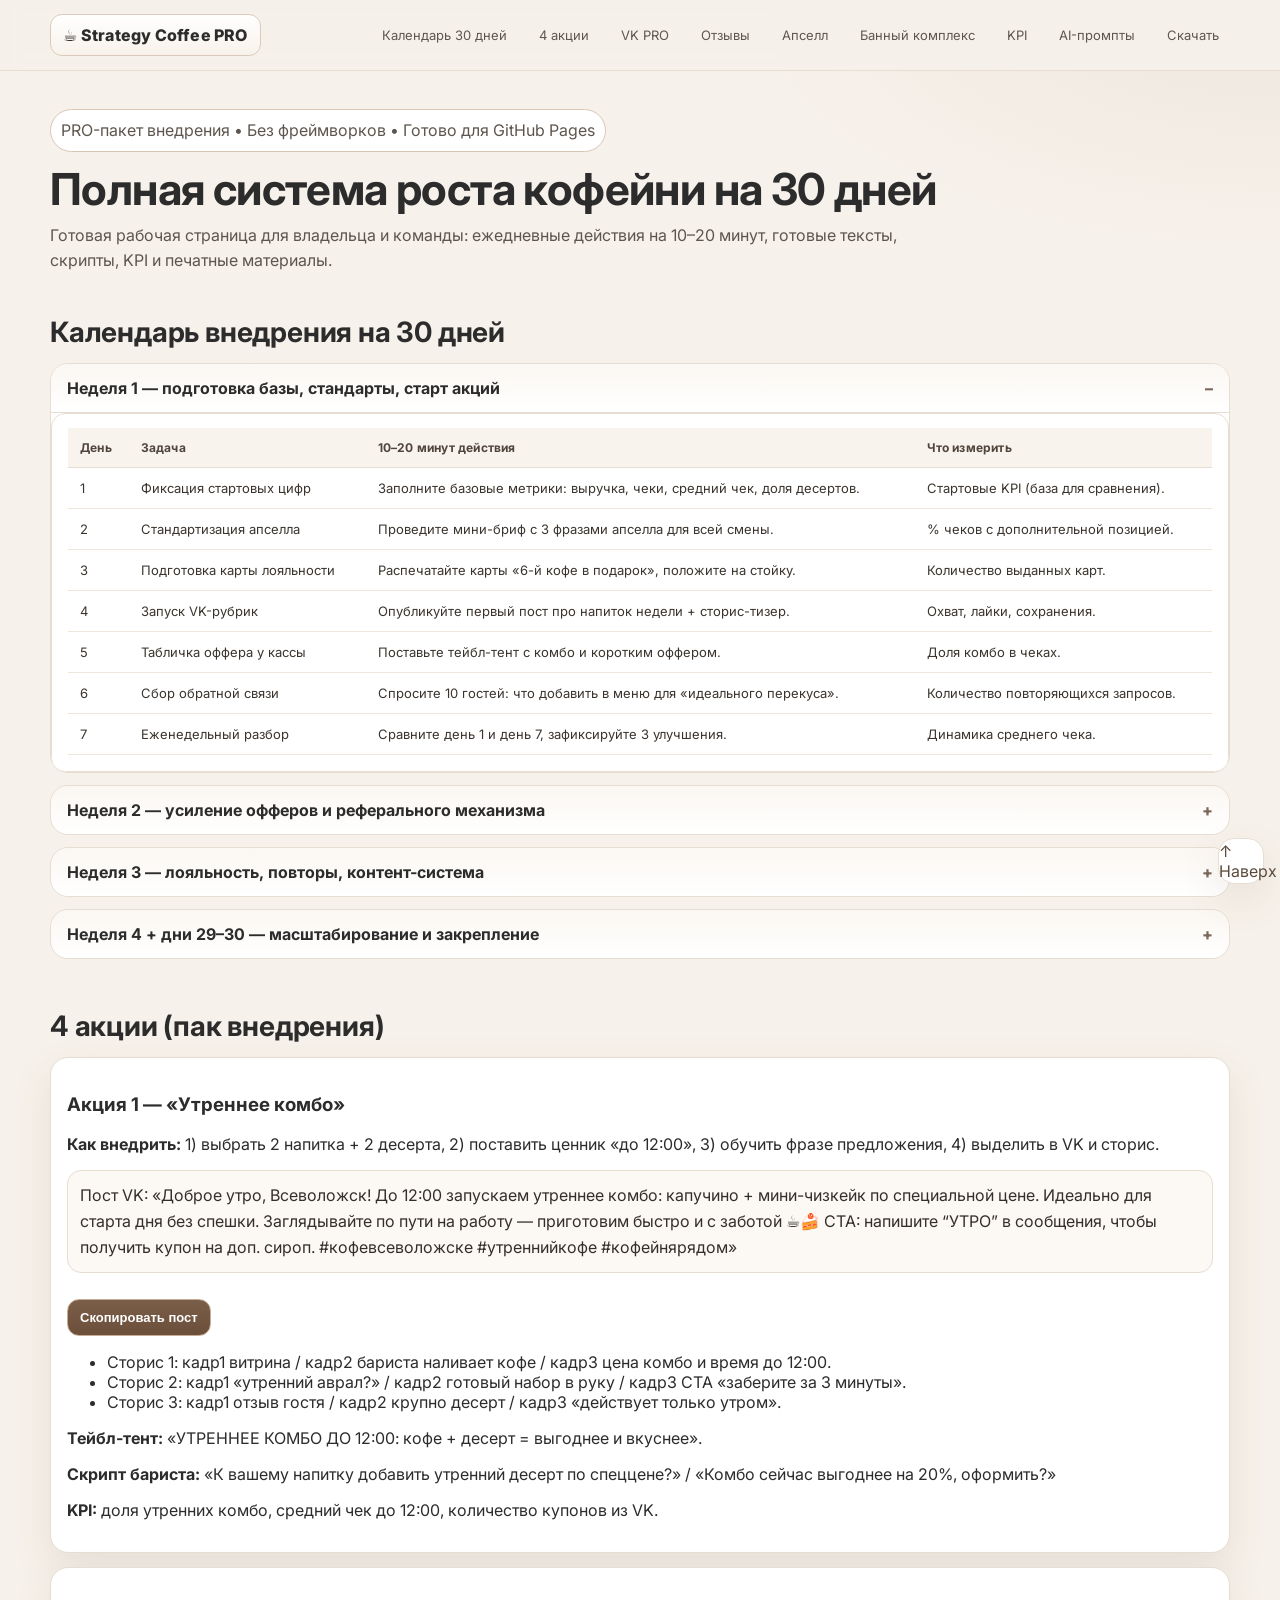
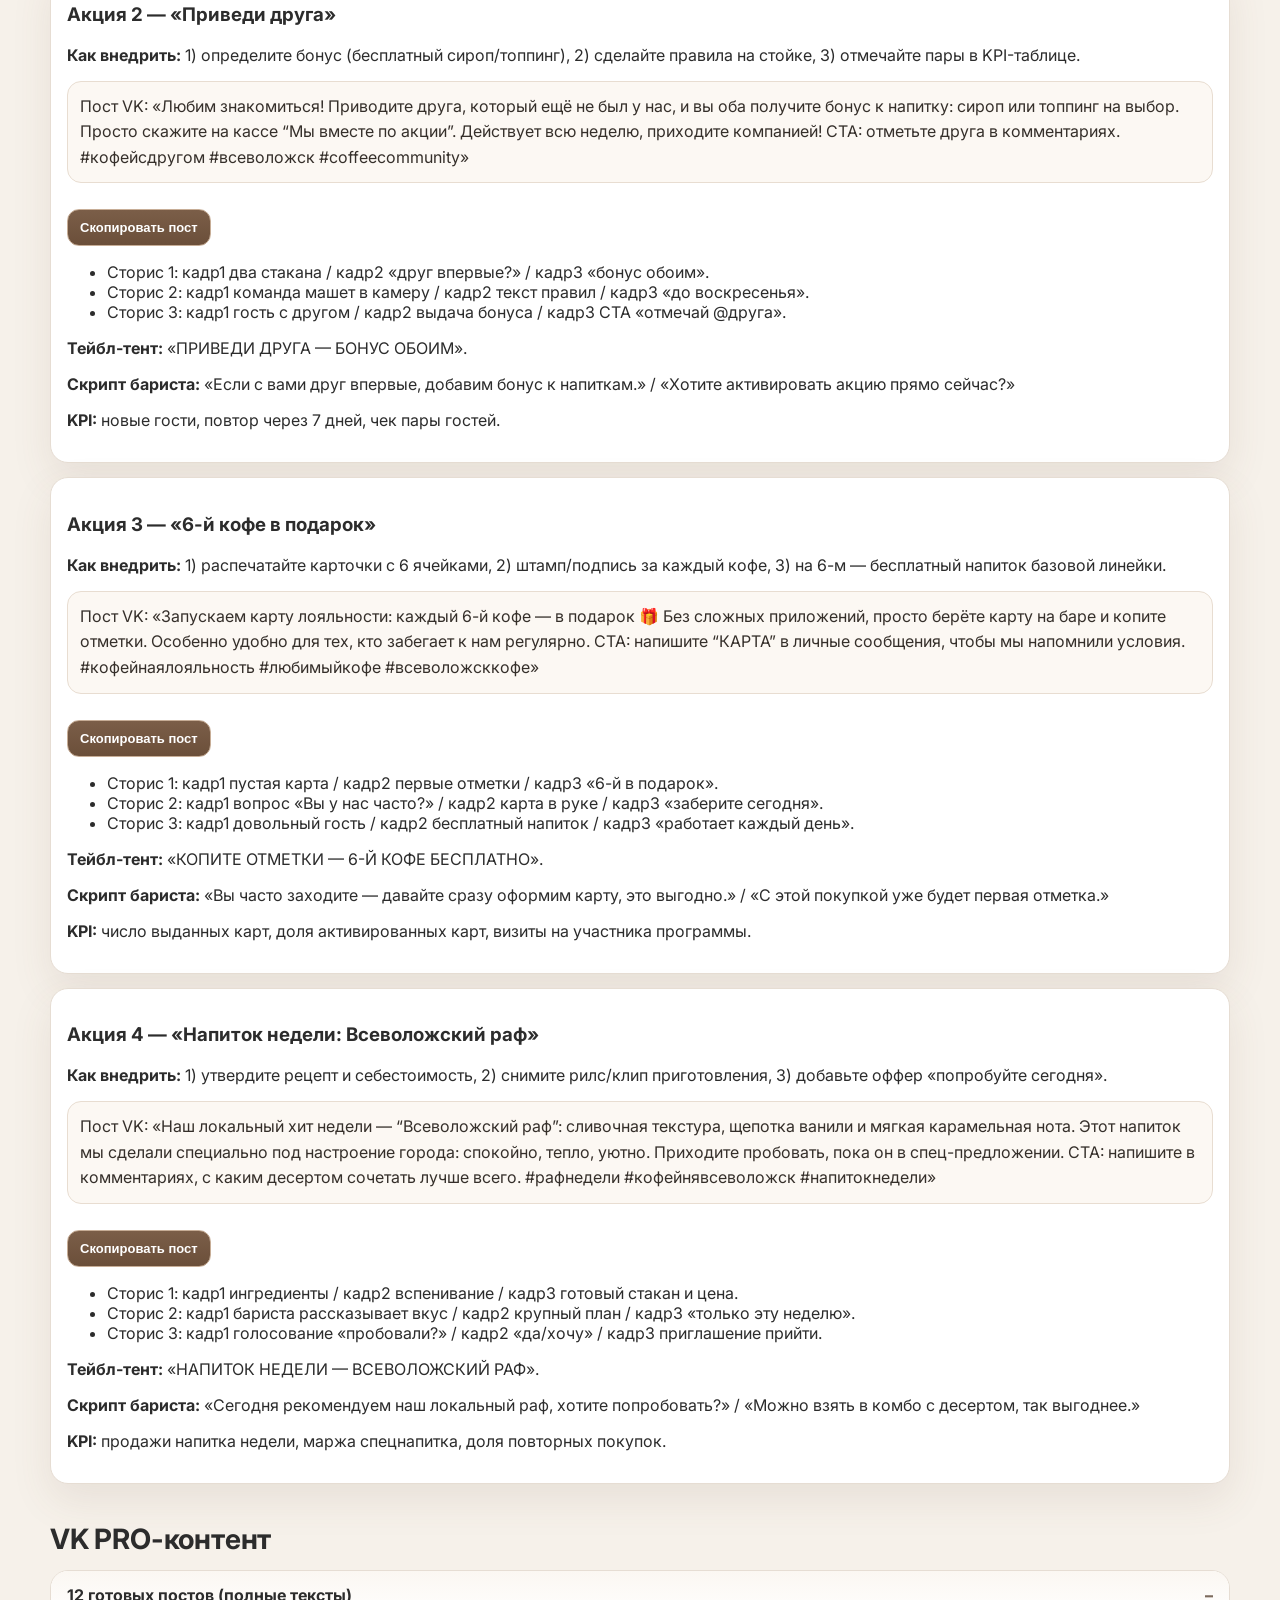
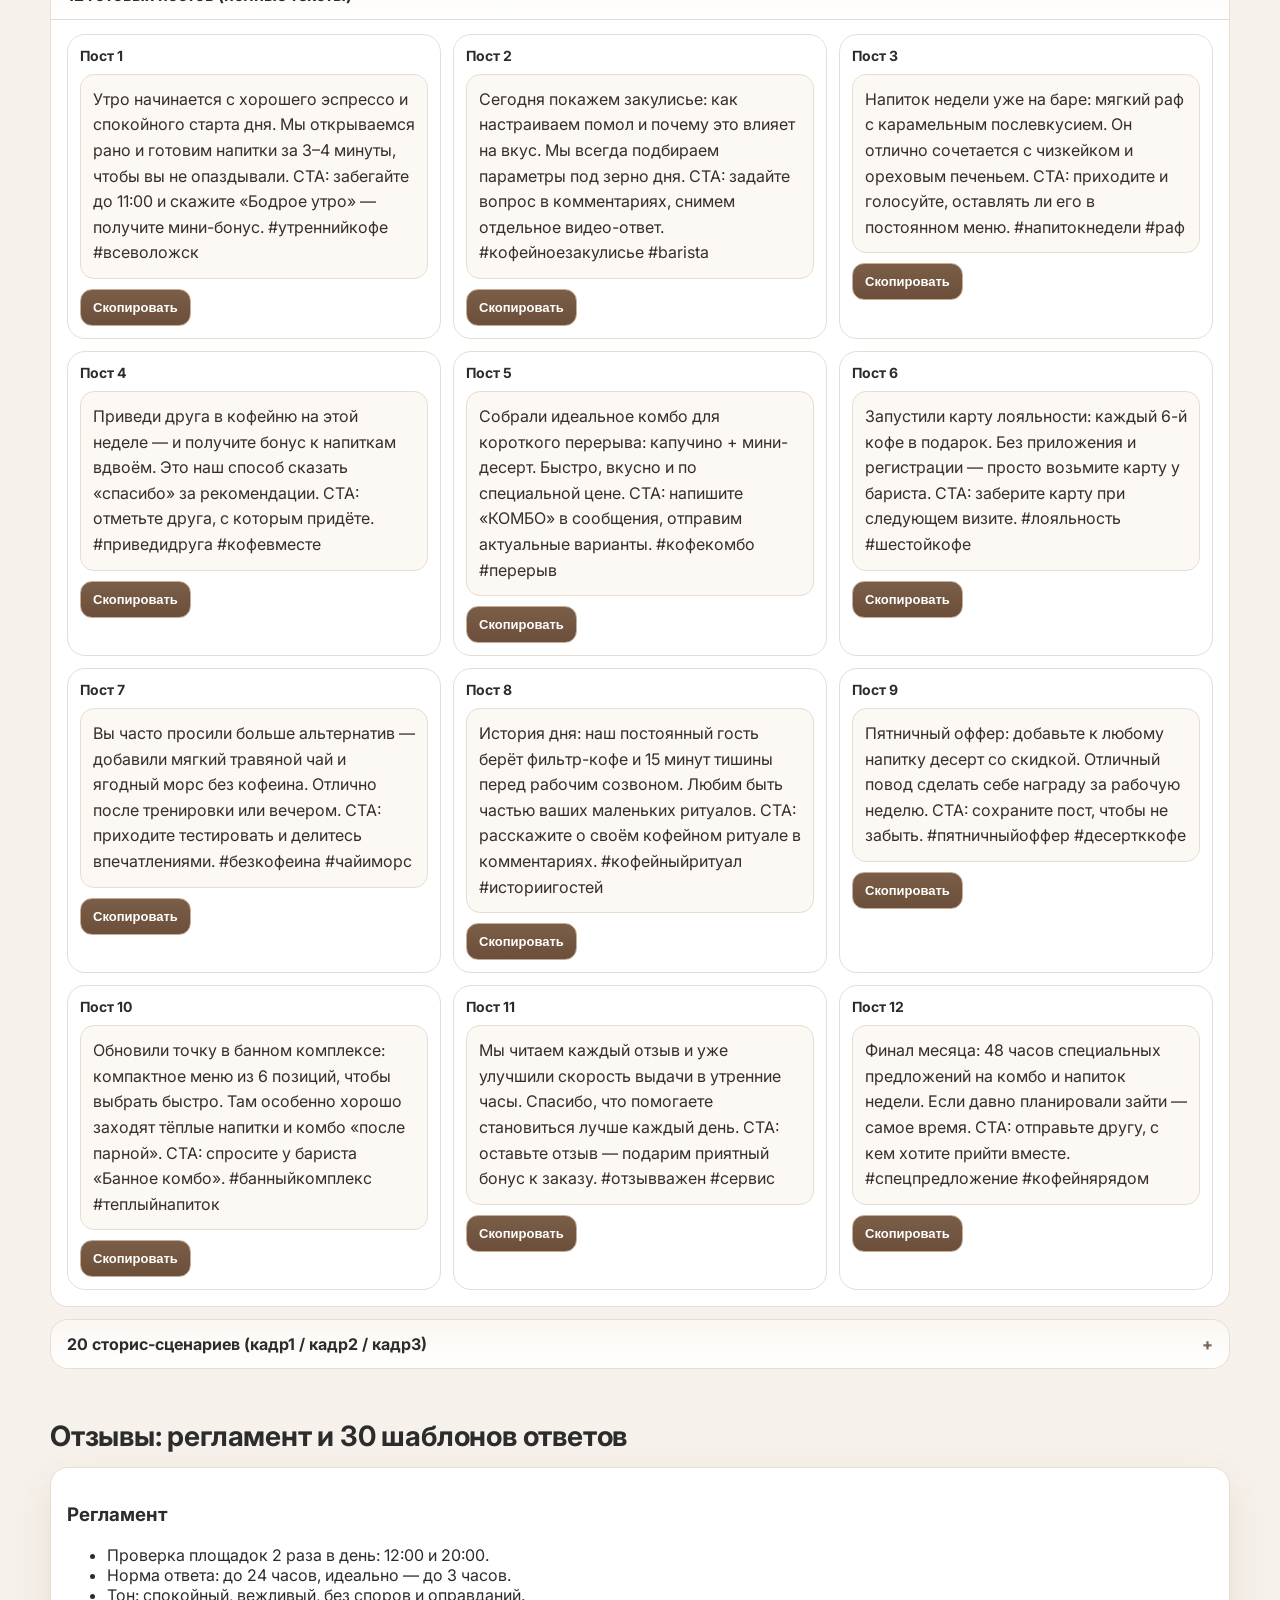
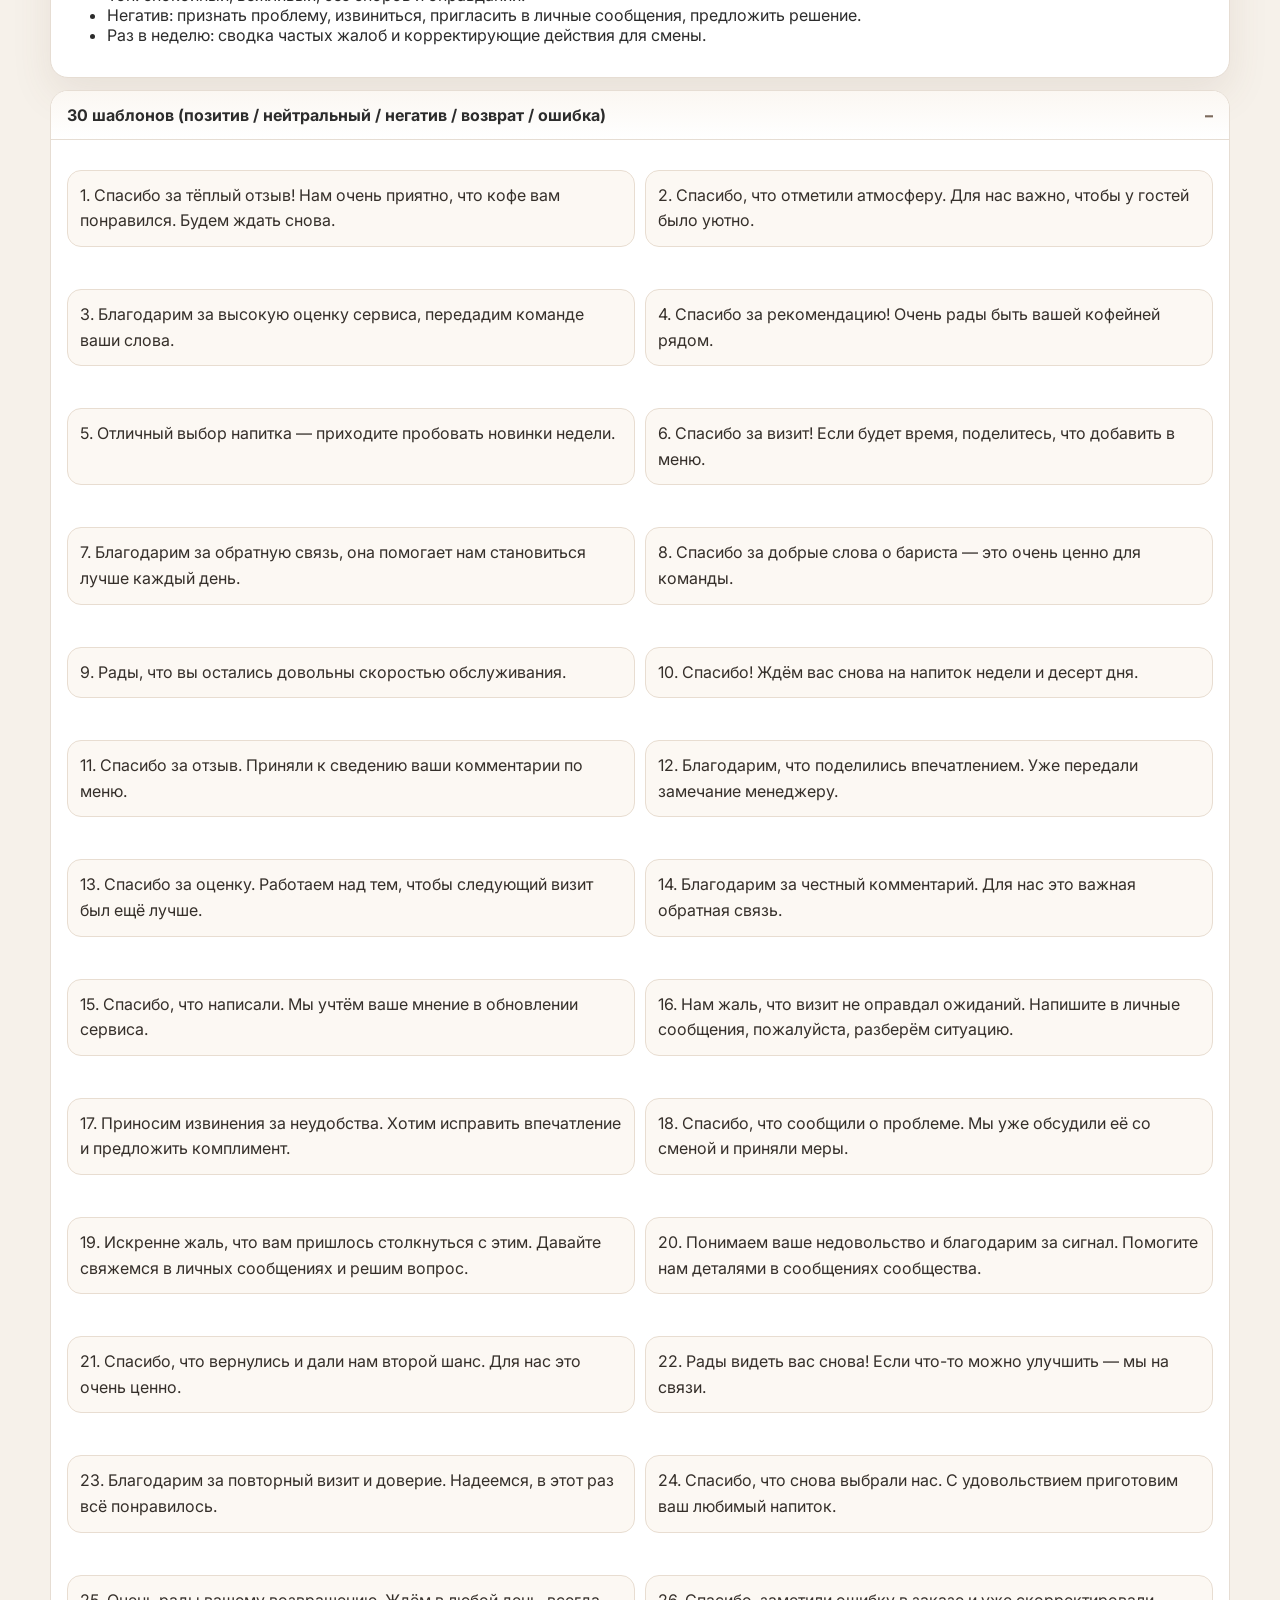
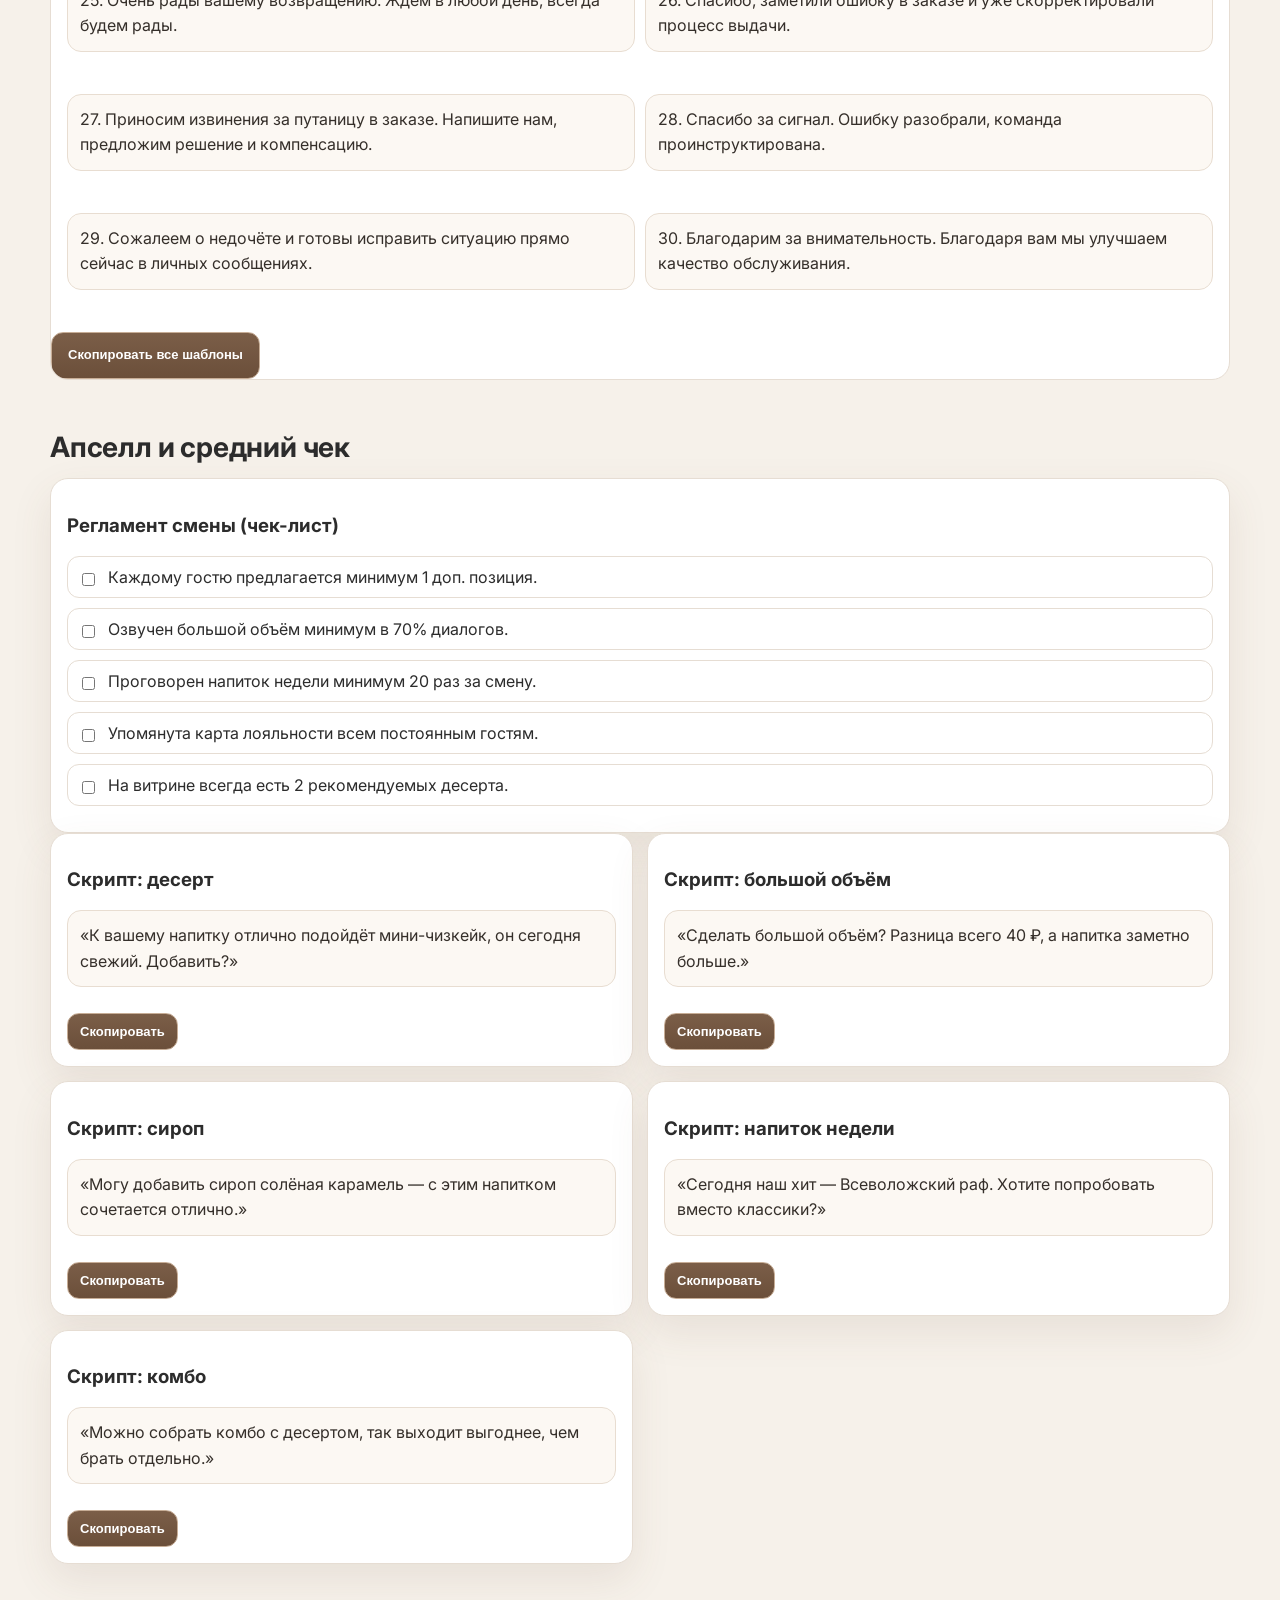
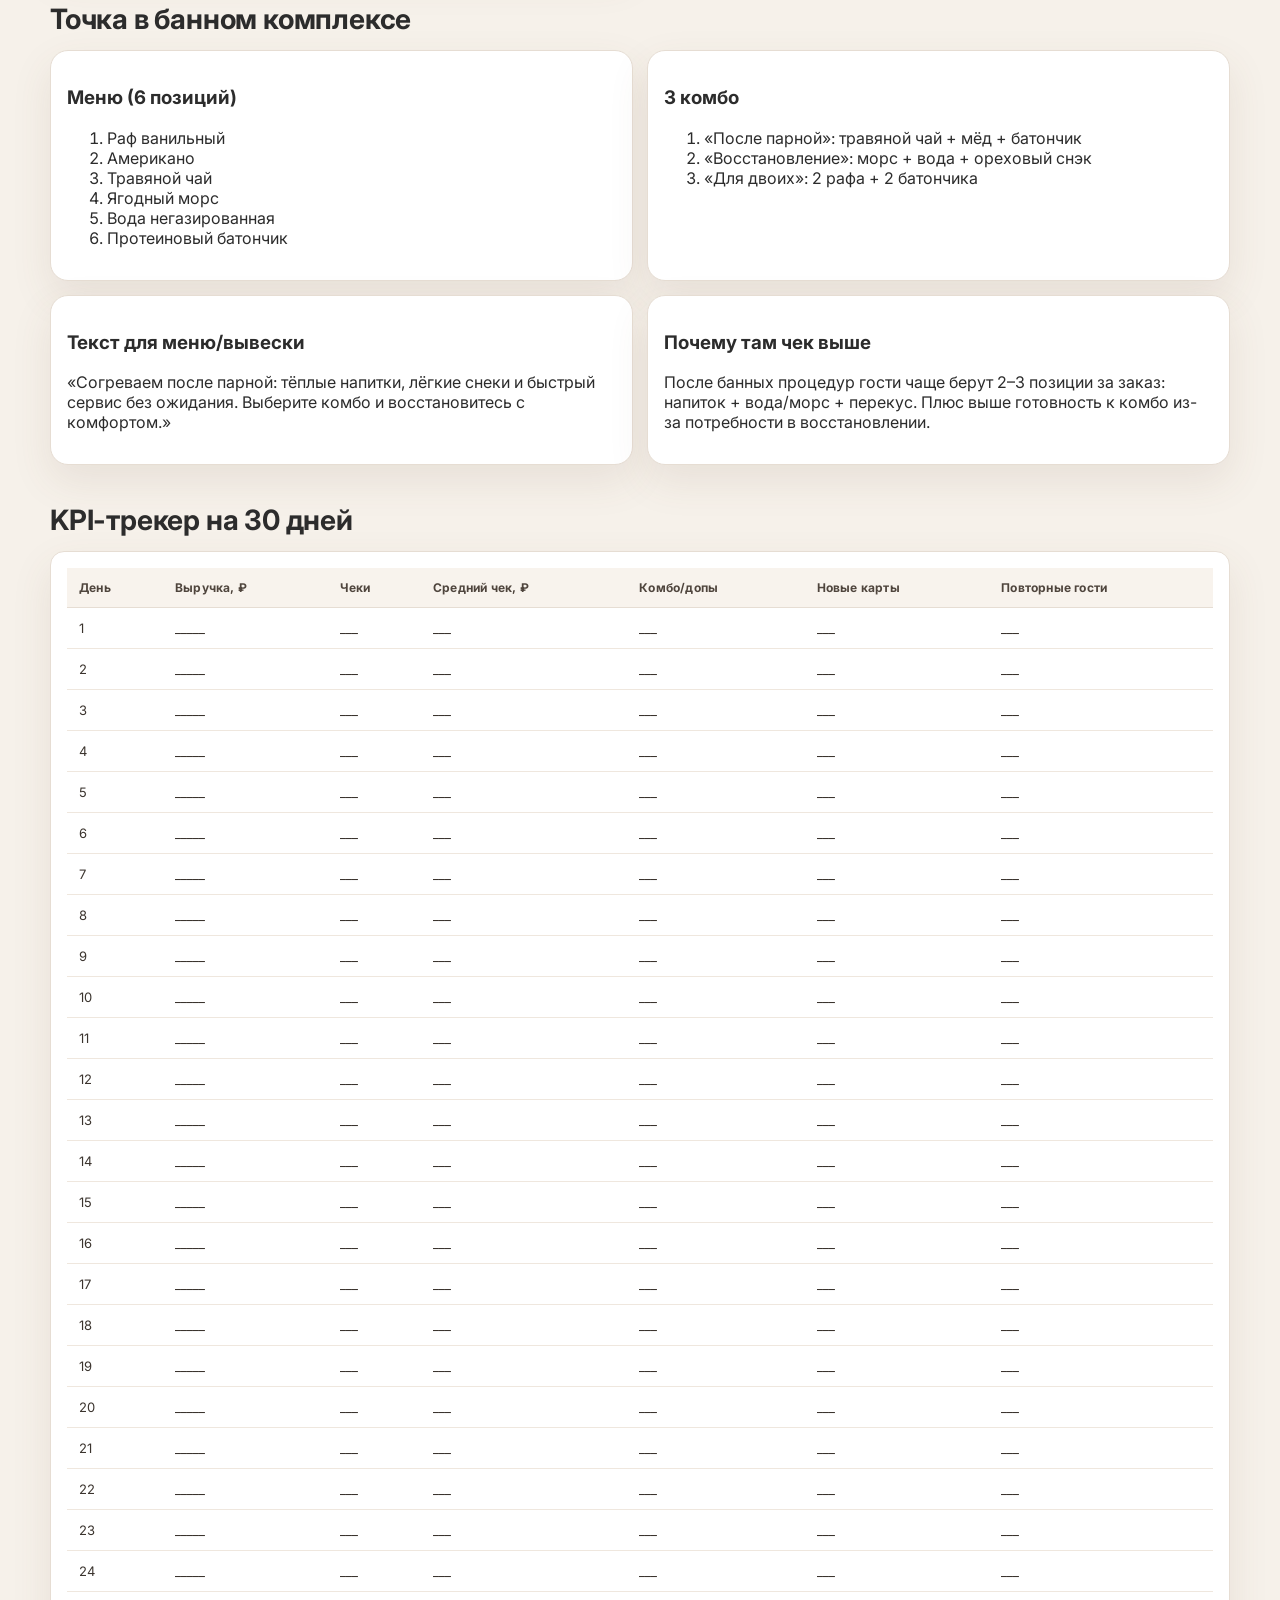
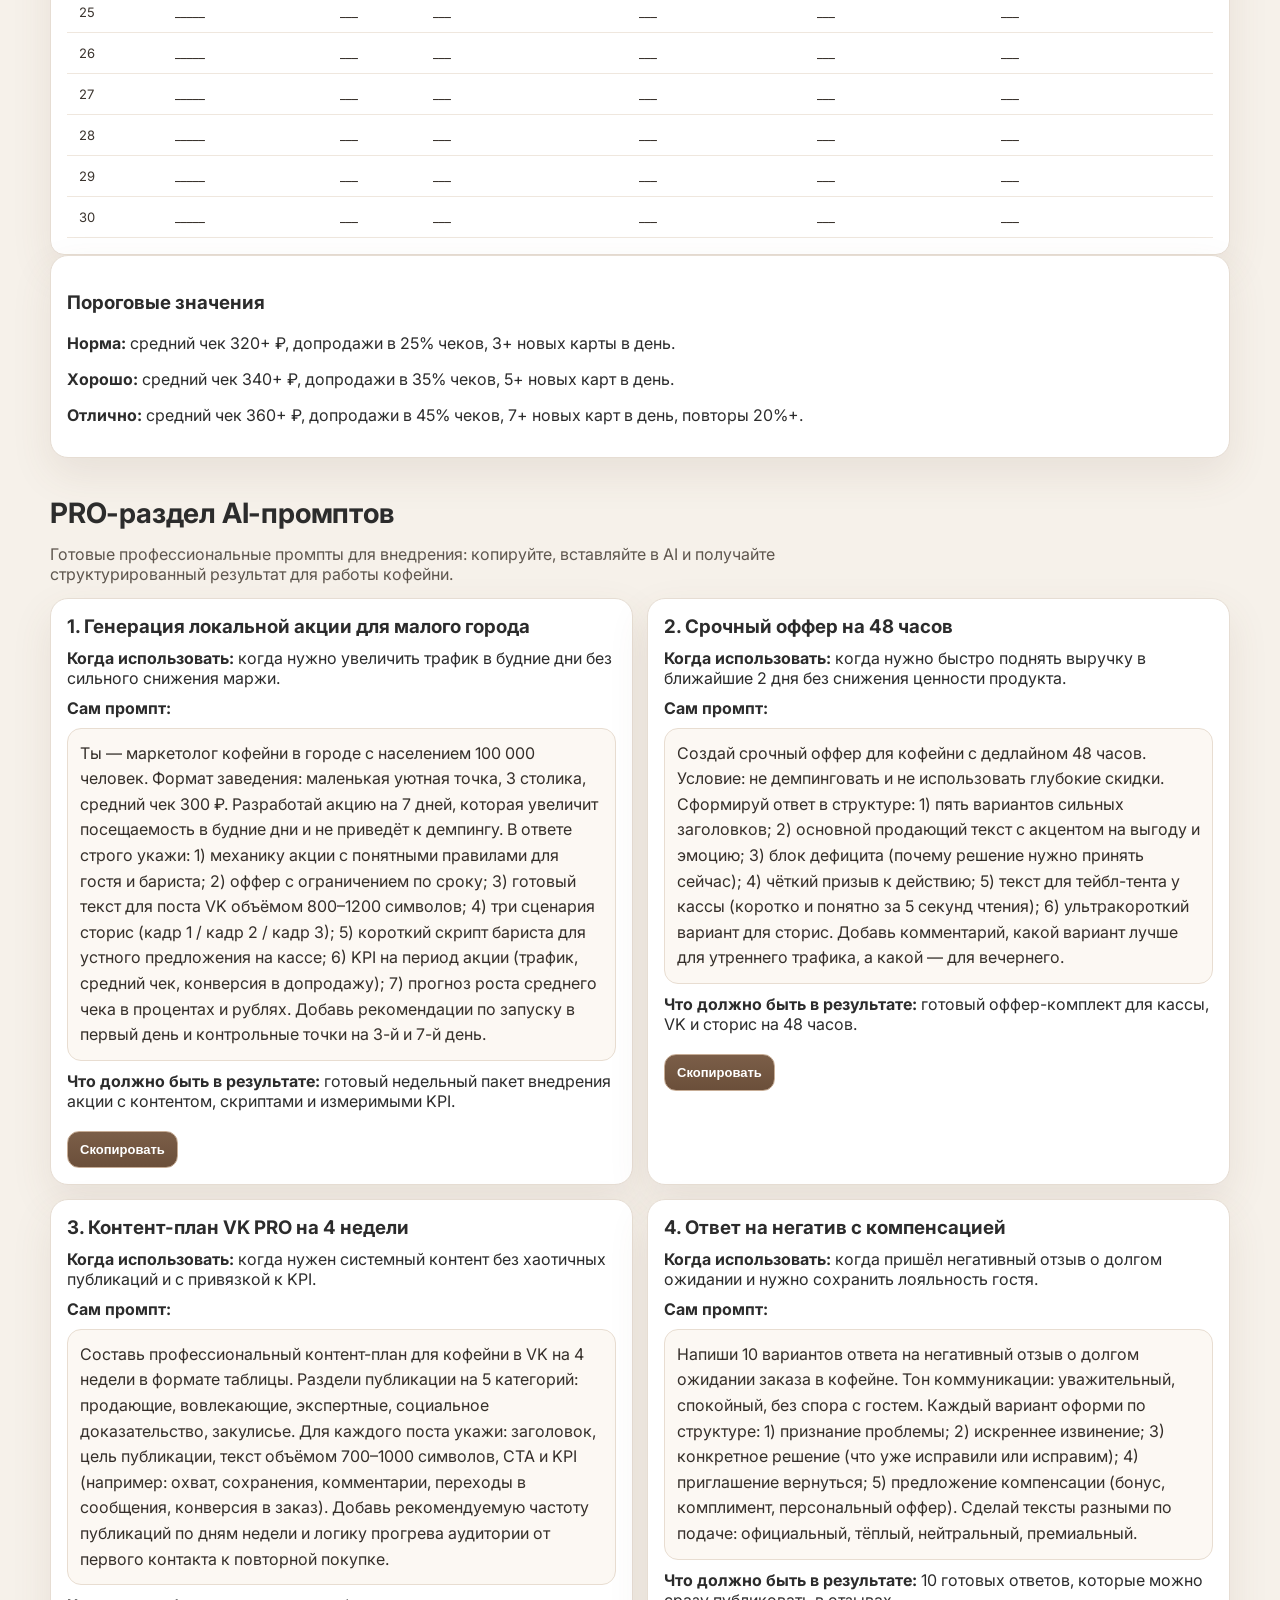
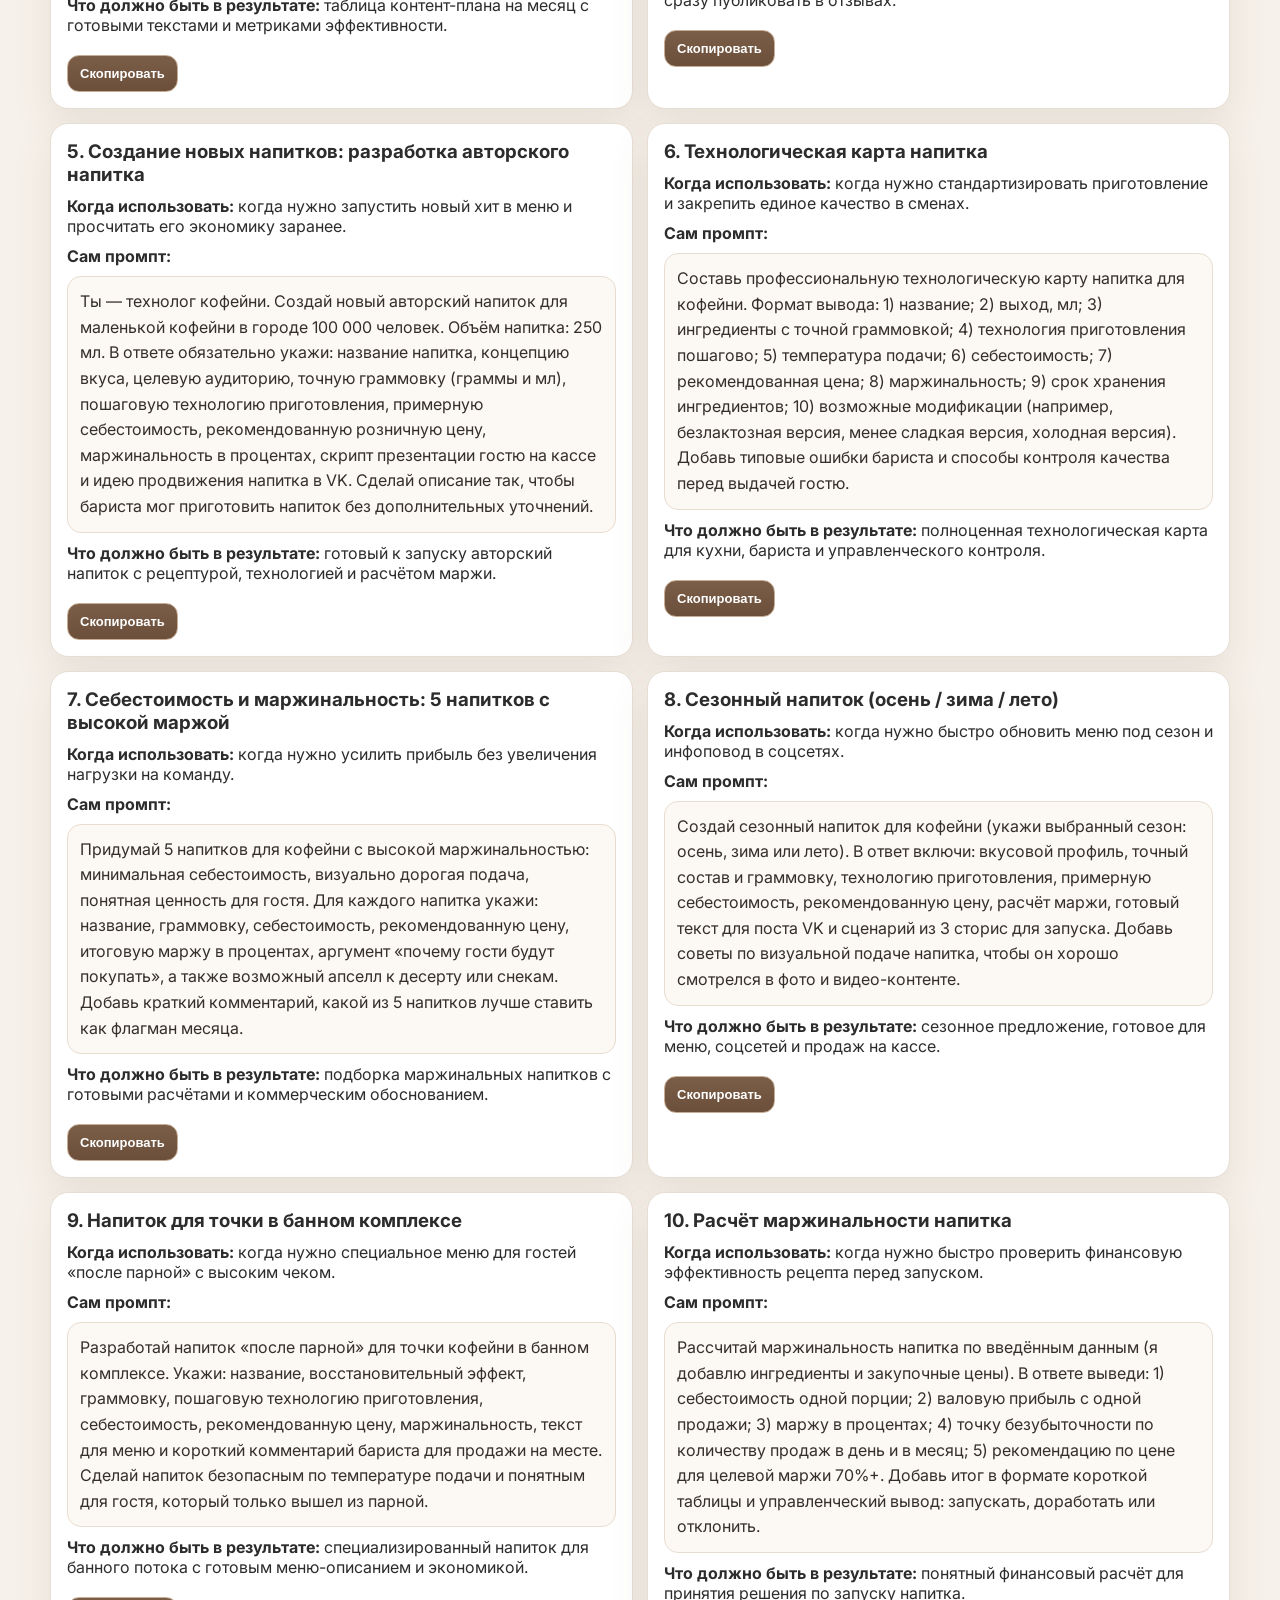
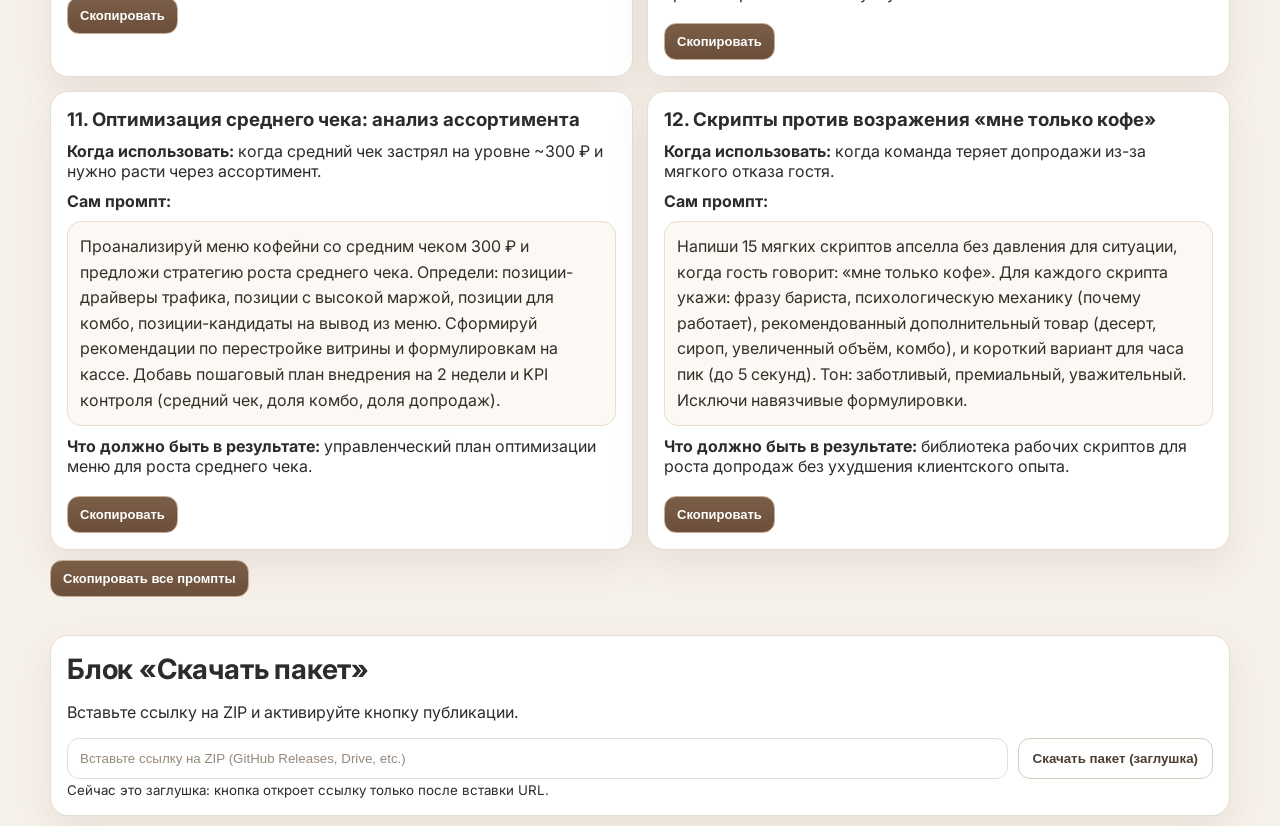
==== commit 9151d9af: "Restore light coffee theme and rebuild AI prompts PRO section" ====
--- a/index.html
+++ b/index.html
@@ -306,12 +306,118 @@
     </section>
 
     <section id="prompts" class="section">
-      <h2>50 AI-промптов</h2>
-      <details open class="accordion"><summary>Акции (10)</summary><ol class="prompt-list"><li>Придумай 10 механик оффера «кофе + десерт» для утреннего трафика.</li><li>Сделай план акции «приведи друга» на 7 дней с KPI.</li><li>Напиши 5 вариантов дедлайнов для срочных акций в VK.</li><li>Сгенерируй 10 заголовков для тейбл-тента у кассы.</li><li>Сформируй сценарий акции для низкого трафика в будни.</li><li>Дай 7 идей бонусов без сильного снижения маржи.</li><li>Сделай текст смс/сообщения о возвращении гостя в течение 3 дней.</li><li>Предложи 5 способов увеличить конверсию акции «6-й кофе».</li><li>Сгенерируй 10 офферов для локального напитка недели.</li><li>Составь A/B тест для двух ценовых офферов комбо.</li></ol></details>
-      <details class="accordion"><summary>Контент VK (15)</summary><ol class="prompt-list"><li>Напиши контент-план VK на 4 недели для кофейни.</li><li>Сделай 10 идей постов про команду и закулисье.</li><li>Сформируй 15 коротких hooks для первых строк поста.</li><li>Напиши пост о напитке недели в тёплом тоне.</li><li>Сделай пост с вовлечением «выбери вкус».</li><li>Сгенерируй 5 CTA для комментариев и репостов.</li><li>Придумай рубрику «история гостя» на месяц.</li><li>Напиши текст для поста о карте лояльности.</li><li>Дай 7 идей сторис с минимальной съёмкой.</li><li>Сформируй 10 локальных хэштегов для Всеволожска.</li><li>Напиши продающий пост на 1000 символов без агрессии.</li><li>Сделай контент-план на праздники и выходные.</li><li>Сгенерируй сценарий reels «кофе за 15 секунд».</li><li>Сделай 5 постов с социальным доказательством (отзывы).</li><li>Напиши серию из 3 постов «от знакомства до лояльности».</li></ol></details>
-      <details class="accordion"><summary>Отзывы (10)</summary><ol class="prompt-list"><li>Напиши 10 шаблонов ответов на позитивные отзывы.</li><li>Подготовь ответы на нейтральные комментарии без оценки.</li><li>Сформируй 10 вежливых ответов на негатив с компенсацией.</li><li>Сделай шаблоны ответов при долгом ожидании заказа.</li><li>Напиши регламент тона коммуникации для SMM-менеджера.</li><li>Сгенерируй ответы на жалобы о температуре напитка.</li><li>Подготовь ответы при ошибке в заказе.</li><li>Создай шаблон приглашения в личные сообщения.</li><li>Напиши ответ на отзыв после исправления ситуации.</li><li>Сформируй недельный отчёт по отзывам: структура и выводы.</li></ol></details>
-      <details class="accordion"><summary>Апселл/комбо (10)</summary><ol class="prompt-list"><li>Сделай 10 скриптов апселла для кассы.</li><li>Придумай фразы для предложения большого объёма.</li><li>Напиши скрипты допродажи сиропов без давления.</li><li>Составь 7 комбо для разного времени суток.</li><li>Сформируй чек-лист выполнения апселла для смены.</li><li>Сделай ответы на возражение «мне только кофе».</li><li>Предложи 10 формулировок «десерт к напитку».</li><li>Сгенерируй ролевую тренировку бариста на 15 минут.</li><li>Сделай таблицу «маржинальность позиций и комбо».</li><li>Напиши план мотивации команды за допродажи.</li></ol></details>
-      <details class="accordion"><summary>Банный комплекс (5)</summary><ol class="prompt-list"><li>Составь компактное меню 6 позиций для точки в бане.</li><li>Придумай 5 комбо «после парной» с высокой маржой.</li><li>Напиши текст вывески для точки в банном комплексе.</li><li>Сформируй аргументы, почему там выше средний чек.</li><li>Сделай недельный контент-план про банную точку.</li></ol></details>
+      <h2>PRO-раздел AI-промптов</h2>
+      <p class="section-lead">Готовые профессиональные промпты для внедрения: копируйте, вставляйте в AI и получайте структурированный результат для работы кофейни.</p>
+
+      <div class="prompt-pro-grid">
+        <article class="card prompt-pro-card">
+          <h3>1. Генерация локальной акции для малого города</h3>
+          <p><strong>Когда использовать:</strong> когда нужно увеличить трафик в будние дни без сильного снижения маржи.</p>
+          <p><strong>Сам промпт:</strong></p>
+          <p class="copy-block">Ты — маркетолог кофейни в городе с населением 100 000 человек. Формат заведения: маленькая уютная точка, 3 столика, средний чек 300 ₽. Разработай акцию на 7 дней, которая увеличит посещаемость в будние дни и не приведёт к демпингу. В ответе строго укажи: 1) механику акции с понятными правилами для гостя и бариста; 2) оффер с ограничением по сроку; 3) готовый текст для поста VK объёмом 800–1200 символов; 4) три сценария сторис (кадр 1 / кадр 2 / кадр 3); 5) короткий скрипт бариста для устного предложения на кассе; 6) KPI на период акции (трафик, средний чек, конверсия в допродажу); 7) прогноз роста среднего чека в процентах и рублях. Добавь рекомендации по запуску в первый день и контрольные точки на 3-й и 7-й день.</p>
+          <p><strong>Что должно быть в результате:</strong> готовый недельный пакет внедрения акции с контентом, скриптами и измеримыми KPI.</p>
+          <button class="copy-btn" data-copy="Ты — маркетолог кофейни в городе с населением 100 000 человек. Формат заведения: маленькая уютная точка, 3 столика, средний чек 300 ₽. Разработай акцию на 7 дней, которая увеличит посещаемость в будние дни и не приведёт к демпингу. В ответе строго укажи: 1) механику акции с понятными правилами для гостя и бариста; 2) оффер с ограничением по сроку; 3) готовый текст для поста VK объёмом 800–1200 символов; 4) три сценария сторис (кадр 1 / кадр 2 / кадр 3); 5) короткий скрипт бариста для устного предложения на кассе; 6) KPI на период акции (трафик, средний чек, конверсия в допродажу); 7) прогноз роста среднего чека в процентах и рублях. Добавь рекомендации по запуску в первый день и контрольные точки на 3-й и 7-й день.">Скопировать</button>
+        </article>
+
+        <article class="card prompt-pro-card">
+          <h3>2. Срочный оффер на 48 часов</h3>
+          <p><strong>Когда использовать:</strong> когда нужно быстро поднять выручку в ближайшие 2 дня без снижения ценности продукта.</p>
+          <p><strong>Сам промпт:</strong></p>
+          <p class="copy-block">Создай срочный оффер для кофейни с дедлайном 48 часов. Условие: не демпинговать и не использовать глубокие скидки. Сформируй ответ в структуре: 1) пять вариантов сильных заголовков; 2) основной продающий текст с акцентом на выгоду и эмоцию; 3) блок дефицита (почему решение нужно принять сейчас); 4) чёткий призыв к действию; 5) текст для тейбл-тента у кассы (коротко и понятно за 5 секунд чтения); 6) ультракороткий вариант для сторис. Добавь комментарий, какой вариант лучше для утреннего трафика, а какой — для вечернего.</p>
+          <p><strong>Что должно быть в результате:</strong> готовый оффер-комплект для кассы, VK и сторис на 48 часов.</p>
+          <button class="copy-btn" data-copy="Создай срочный оффер для кофейни с дедлайном 48 часов. Условие: не демпинговать и не использовать глубокие скидки. Сформируй ответ в структуре: 1) пять вариантов сильных заголовков; 2) основной продающий текст с акцентом на выгоду и эмоцию; 3) блок дефицита (почему решение нужно принять сейчас); 4) чёткий призыв к действию; 5) текст для тейбл-тента у кассы (коротко и понятно за 5 секунд чтения); 6) ультракороткий вариант для сторис. Добавь комментарий, какой вариант лучше для утреннего трафика, а какой — для вечернего.">Скопировать</button>
+        </article>
+
+        <article class="card prompt-pro-card">
+          <h3>3. Контент-план VK PRO на 4 недели</h3>
+          <p><strong>Когда использовать:</strong> когда нужен системный контент без хаотичных публикаций и с привязкой к KPI.</p>
+          <p><strong>Сам промпт:</strong></p>
+          <p class="copy-block">Составь профессиональный контент-план для кофейни в VK на 4 недели в формате таблицы. Раздели публикации на 5 категорий: продающие, вовлекающие, экспертные, социальное доказательство, закулисье. Для каждого поста укажи: заголовок, цель публикации, текст объёмом 700–1000 символов, CTA и KPI (например: охват, сохранения, комментарии, переходы в сообщения, конверсия в заказ). Добавь рекомендуемую частоту публикаций по дням недели и логику прогрева аудитории от первого контакта к повторной покупке.</p>
+          <p><strong>Что должно быть в результате:</strong> таблица контент-плана на месяц с готовыми текстами и метриками эффективности.</p>
+          <button class="copy-btn" data-copy="Составь профессиональный контент-план для кофейни в VK на 4 недели в формате таблицы. Раздели публикации на 5 категорий: продающие, вовлекающие, экспертные, социальное доказательство, закулисье. Для каждого поста укажи: заголовок, цель публикации, текст объёмом 700–1000 символов, CTA и KPI (например: охват, сохранения, комментарии, переходы в сообщения, конверсия в заказ). Добавь рекомендуемую частоту публикаций по дням недели и логику прогрева аудитории от первого контакта к повторной покупке.">Скопировать</button>
+        </article>
+
+        <article class="card prompt-pro-card">
+          <h3>4. Ответ на негатив с компенсацией</h3>
+          <p><strong>Когда использовать:</strong> когда пришёл негативный отзыв о долгом ожидании и нужно сохранить лояльность гостя.</p>
+          <p><strong>Сам промпт:</strong></p>
+          <p class="copy-block">Напиши 10 вариантов ответа на негативный отзыв о долгом ожидании заказа в кофейне. Тон коммуникации: уважительный, спокойный, без спора с гостем. Каждый вариант оформи по структуре: 1) признание проблемы; 2) искреннее извинение; 3) конкретное решение (что уже исправили или исправим); 4) приглашение вернуться; 5) предложение компенсации (бонус, комплимент, персональный оффер). Сделай тексты разными по подаче: официальный, тёплый, нейтральный, премиальный.</p>
+          <p><strong>Что должно быть в результате:</strong> 10 готовых ответов, которые можно сразу публиковать в отзывах.</p>
+          <button class="copy-btn" data-copy="Напиши 10 вариантов ответа на негативный отзыв о долгом ожидании заказа в кофейне. Тон коммуникации: уважительный, спокойный, без спора с гостем. Каждый вариант оформи по структуре: 1) признание проблемы; 2) искреннее извинение; 3) конкретное решение (что уже исправили или исправим); 4) приглашение вернуться; 5) предложение компенсации (бонус, комплимент, персональный оффер). Сделай тексты разными по подаче: официальный, тёплый, нейтральный, премиальный.">Скопировать</button>
+        </article>
+
+        <article class="card prompt-pro-card">
+          <h3>5. Создание новых напитков: разработка авторского напитка</h3>
+          <p><strong>Когда использовать:</strong> когда нужно запустить новый хит в меню и просчитать его экономику заранее.</p>
+          <p><strong>Сам промпт:</strong></p>
+          <p class="copy-block">Ты — технолог кофейни. Создай новый авторский напиток для маленькой кофейни в городе 100 000 человек. Объём напитка: 250 мл. В ответе обязательно укажи: название напитка, концепцию вкуса, целевую аудиторию, точную граммовку (граммы и мл), пошаговую технологию приготовления, примерную себестоимость, рекомендованную розничную цену, маржинальность в процентах, скрипт презентации гостю на кассе и идею продвижения напитка в VK. Сделай описание так, чтобы бариста мог приготовить напиток без дополнительных уточнений.</p>
+          <p><strong>Что должно быть в результате:</strong> готовый к запуску авторский напиток с рецептурой, технологией и расчётом маржи.</p>
+          <button class="copy-btn" data-copy="Ты — технолог кофейни. Создай новый авторский напиток для маленькой кофейни в городе 100 000 человек. Объём напитка: 250 мл. В ответе обязательно укажи: название напитка, концепцию вкуса, целевую аудиторию, точную граммовку (граммы и мл), пошаговую технологию приготовления, примерную себестоимость, рекомендованную розничную цену, маржинальность в процентах, скрипт презентации гостю на кассе и идею продвижения напитка в VK. Сделай описание так, чтобы бариста мог приготовить напиток без дополнительных уточнений.">Скопировать</button>
+        </article>
+
+        <article class="card prompt-pro-card">
+          <h3>6. Технологическая карта напитка</h3>
+          <p><strong>Когда использовать:</strong> когда нужно стандартизировать приготовление и закрепить единое качество в сменах.</p>
+          <p><strong>Сам промпт:</strong></p>
+          <p class="copy-block">Составь профессиональную технологическую карту напитка для кофейни. Формат вывода: 1) название; 2) выход, мл; 3) ингредиенты с точной граммовкой; 4) технология приготовления пошагово; 5) температура подачи; 6) себестоимость; 7) рекомендованная цена; 8) маржинальность; 9) срок хранения ингредиентов; 10) возможные модификации (например, безлактозная версия, менее сладкая версия, холодная версия). Добавь типовые ошибки бариста и способы контроля качества перед выдачей гостю.</p>
+          <p><strong>Что должно быть в результате:</strong> полноценная технологическая карта для кухни, бариста и управленческого контроля.</p>
+          <button class="copy-btn" data-copy="Составь профессиональную технологическую карту напитка для кофейни. Формат вывода: 1) название; 2) выход, мл; 3) ингредиенты с точной граммовкой; 4) технология приготовления пошагово; 5) температура подачи; 6) себестоимость; 7) рекомендованная цена; 8) маржинальность; 9) срок хранения ингредиентов; 10) возможные модификации (например, безлактозная версия, менее сладкая версия, холодная версия). Добавь типовые ошибки бариста и способы контроля качества перед выдачей гостю.">Скопировать</button>
+        </article>
+
+        <article class="card prompt-pro-card">
+          <h3>7. Себестоимость и маржинальность: 5 напитков с высокой маржой</h3>
+          <p><strong>Когда использовать:</strong> когда нужно усилить прибыль без увеличения нагрузки на команду.</p>
+          <p><strong>Сам промпт:</strong></p>
+          <p class="copy-block">Придумай 5 напитков для кофейни с высокой маржинальностью: минимальная себестоимость, визуально дорогая подача, понятная ценность для гостя. Для каждого напитка укажи: название, граммовку, себестоимость, рекомендованную цену, итоговую маржу в процентах, аргумент «почему гости будут покупать», а также возможный апселл к десерту или снекам. Добавь краткий комментарий, какой из 5 напитков лучше ставить как флагман месяца.</p>
+          <p><strong>Что должно быть в результате:</strong> подборка маржинальных напитков с готовыми расчётами и коммерческим обоснованием.</p>
+          <button class="copy-btn" data-copy="Придумай 5 напитков для кофейни с высокой маржинальностью: минимальная себестоимость, визуально дорогая подача, понятная ценность для гостя. Для каждого напитка укажи: название, граммовку, себестоимость, рекомендованную цену, итоговую маржу в процентах, аргумент «почему гости будут покупать», а также возможный апселл к десерту или снекам. Добавь краткий комментарий, какой из 5 напитков лучше ставить как флагман месяца.">Скопировать</button>
+        </article>
+
+        <article class="card prompt-pro-card">
+          <h3>8. Сезонный напиток (осень / зима / лето)</h3>
+          <p><strong>Когда использовать:</strong> когда нужно быстро обновить меню под сезон и инфоповод в соцсетях.</p>
+          <p><strong>Сам промпт:</strong></p>
+          <p class="copy-block">Создай сезонный напиток для кофейни (укажи выбранный сезон: осень, зима или лето). В ответ включи: вкусовой профиль, точный состав и граммовку, технологию приготовления, примерную себестоимость, рекомендованную цену, расчёт маржи, готовый текст для поста VK и сценарий из 3 сторис для запуска. Добавь советы по визуальной подаче напитка, чтобы он хорошо смотрелся в фото и видео-контенте.</p>
+          <p><strong>Что должно быть в результате:</strong> сезонное предложение, готовое для меню, соцсетей и продаж на кассе.</p>
+          <button class="copy-btn" data-copy="Создай сезонный напиток для кофейни (укажи выбранный сезон: осень, зима или лето). В ответ включи: вкусовой профиль, точный состав и граммовку, технологию приготовления, примерную себестоимость, рекомендованную цену, расчёт маржи, готовый текст для поста VK и сценарий из 3 сторис для запуска. Добавь советы по визуальной подаче напитка, чтобы он хорошо смотрелся в фото и видео-контенте.">Скопировать</button>
+        </article>
+
+        <article class="card prompt-pro-card">
+          <h3>9. Напиток для точки в банном комплексе</h3>
+          <p><strong>Когда использовать:</strong> когда нужно специальное меню для гостей «после парной» с высоким чеком.</p>
+          <p><strong>Сам промпт:</strong></p>
+          <p class="copy-block">Разработай напиток «после парной» для точки кофейни в банном комплексе. Укажи: название, восстановительный эффект, граммовку, пошаговую технологию приготовления, себестоимость, рекомендованную цену, маржинальность, текст для меню и короткий комментарий бариста для продажи на месте. Сделай напиток безопасным по температуре подачи и понятным для гостя, который только вышел из парной.</p>
+          <p><strong>Что должно быть в результате:</strong> специализированный напиток для банного потока с готовым меню-описанием и экономикой.</p>
+          <button class="copy-btn" data-copy="Разработай напиток «после парной» для точки кофейни в банном комплексе. Укажи: название, восстановительный эффект, граммовку, пошаговую технологию приготовления, себестоимость, рекомендованную цену, маржинальность, текст для меню и короткий комментарий бариста для продажи на месте. Сделай напиток безопасным по температуре подачи и понятным для гостя, который только вышел из парной.">Скопировать</button>
+        </article>
+
+        <article class="card prompt-pro-card">
+          <h3>10. Расчёт маржинальности напитка</h3>
+          <p><strong>Когда использовать:</strong> когда нужно быстро проверить финансовую эффективность рецепта перед запуском.</p>
+          <p><strong>Сам промпт:</strong></p>
+          <p class="copy-block">Рассчитай маржинальность напитка по введённым данным (я добавлю ингредиенты и закупочные цены). В ответе выведи: 1) себестоимость одной порции; 2) валовую прибыль с одной продажи; 3) маржу в процентах; 4) точку безубыточности по количеству продаж в день и в месяц; 5) рекомендацию по цене для целевой маржи 70%+. Добавь итог в формате короткой таблицы и управленческий вывод: запускать, доработать или отклонить.</p>
+          <p><strong>Что должно быть в результате:</strong> понятный финансовый расчёт для принятия решения по запуску напитка.</p>
+          <button class="copy-btn" data-copy="Рассчитай маржинальность напитка по введённым данным (я добавлю ингредиенты и закупочные цены). В ответе выведи: 1) себестоимость одной порции; 2) валовую прибыль с одной продажи; 3) маржу в процентах; 4) точку безубыточности по количеству продаж в день и в месяц; 5) рекомендацию по цене для целевой маржи 70%+. Добавь итог в формате короткой таблицы и управленческий вывод: запускать, доработать или отклонить.">Скопировать</button>
+        </article>
+
+        <article class="card prompt-pro-card">
+          <h3>11. Оптимизация среднего чека: анализ ассортимента</h3>
+          <p><strong>Когда использовать:</strong> когда средний чек застрял на уровне ~300 ₽ и нужно расти через ассортимент.</p>
+          <p><strong>Сам промпт:</strong></p>
+          <p class="copy-block">Проанализируй меню кофейни со средним чеком 300 ₽ и предложи стратегию роста среднего чека. Определи: позиции-драйверы трафика, позиции с высокой маржой, позиции для комбо, позиции-кандидаты на вывод из меню. Сформируй рекомендации по перестройке витрины и формулировкам на кассе. Добавь пошаговый план внедрения на 2 недели и KPI контроля (средний чек, доля комбо, доля допродаж).</p>
+          <p><strong>Что должно быть в результате:</strong> управленческий план оптимизации меню для роста среднего чека.</p>
+          <button class="copy-btn" data-copy="Проанализируй меню кофейни со средним чеком 300 ₽ и предложи стратегию роста среднего чека. Определи: позиции-драйверы трафика, позиции с высокой маржой, позиции для комбо, позиции-кандидаты на вывод из меню. Сформируй рекомендации по перестройке витрины и формулировкам на кассе. Добавь пошаговый план внедрения на 2 недели и KPI контроля (средний чек, доля комбо, доля допродаж).">Скопировать</button>
+        </article>
+
+        <article class="card prompt-pro-card">
+          <h3>12. Скрипты против возражения «мне только кофе»</h3>
+          <p><strong>Когда использовать:</strong> когда команда теряет допродажи из-за мягкого отказа гостя.</p>
+          <p><strong>Сам промпт:</strong></p>
+          <p class="copy-block">Напиши 15 мягких скриптов апселла без давления для ситуации, когда гость говорит: «мне только кофе». Для каждого скрипта укажи: фразу бариста, психологическую механику (почему работает), рекомендованный дополнительный товар (десерт, сироп, увеличенный объём, комбо), и короткий вариант для часа пик (до 5 секунд). Тон: заботливый, премиальный, уважительный. Исключи навязчивые формулировки.</p>
+          <p><strong>Что должно быть в результате:</strong> библиотека рабочих скриптов для роста допродаж без ухудшения клиентского опыта.</p>
+          <button class="copy-btn" data-copy="Напиши 15 мягких скриптов апселла без давления для ситуации, когда гость говорит: «мне только кофе». Для каждого скрипта укажи: фразу бариста, психологическую механику (почему работает), рекомендованный дополнительный товар (десерт, сироп, увеличенный объём, комбо), и короткий вариант для часа пик (до 5 секунд). Тон: заботливый, премиальный, уважительный. Исключи навязчивые формулировки.">Скопировать</button>
+        </article>
+      </div>
       <button class="copy-btn" data-copy-target="#prompts">Скопировать все промпты</button>
     </section>
 
--- a/style.css
+++ b/style.css
@@ -1,67 +1,153 @@
-:root {
-  --bg: #f7f1ea;
-  --paper: #fffcf8;
-  --card: #fffaf4;
-  --text: #2d221c;
-  --muted: #695348;
-  --line: #e4d5c6;
-  --accent: #9a6744;
-  --accent-2: #c58e62;
-  --ok: #2f8a4d;
-}
-*{box-sizing:border-box}
-html{scroll-behavior:smooth}
-body{margin:0;font-family:'Inter',system-ui,sans-serif;color:var(--text);background:radial-gradient(circle at top,#fff8f1 0,var(--bg) 45%,#f2e8dd 100%);line-height:1.55}
-#progressBar{position:fixed;top:0;left:0;height:4px;background:linear-gradient(90deg,var(--accent),var(--accent-2));width:0;z-index:100}
-.container{width:min(1100px,92vw);margin:auto}
-.header{position:sticky;top:0;z-index:90;background:rgba(255,250,244,.92);backdrop-filter:blur(10px);border-bottom:1px solid var(--line)}
-.nav-wrap{display:flex;justify-content:space-between;align-items:center;gap:1rem;min-height:72px}
-.brand{font-weight:800;text-decoration:none;color:var(--text)}
-.nav{display:flex;flex-wrap:wrap;gap:.4rem}
-.nav a{text-decoration:none;color:var(--muted);font-weight:600;padding:.4rem .65rem;border-radius:999px}
-.nav a:hover{background:#f3e1d0;color:var(--text)}
-.hero{padding:2.2rem 0 1rem}
-.tag{display:inline-block;background:#f2dfcd;border:1px solid #e7ccaf;color:#6a4a33;padding:.35rem .65rem;border-radius:999px;font-size:.9rem}
-h1{font-size:clamp(1.7rem,4.6vw,3rem);line-height:1.1;margin:.7rem 0}
-.section{padding:1rem 0 2rem}
-h2{font-size:clamp(1.35rem,3.1vw,2rem);margin:.6rem 0 1rem}
-.accordion{background:var(--paper);border:1px solid var(--line);border-radius:16px;padding:.6rem .8rem;margin:.8rem 0}
-summary{cursor:pointer;font-weight:700;padding:.3rem 0}
-.card{background:var(--card);border:1px solid var(--line);border-radius:16px;padding:1rem 1rem 1.1rem;box-shadow:0 6px 20px rgba(60,35,20,.05)}
-.cards{display:grid;grid-template-columns:1fr;gap:.9rem}
-.cols-2{grid-template-columns:repeat(auto-fit,minmax(260px,1fr))}
-.table-wrap{overflow:auto}
-table{border-collapse:collapse;width:100%;min-width:780px;font-size:.92rem}
-th,td{border:1px solid var(--line);padding:.55rem;vertical-align:top}
-th{background:#f1dfcf;text-transform:uppercase;font-size:.74rem;letter-spacing:.02em}
-.post-grid{display:grid;grid-template-columns:repeat(auto-fit,minmax(240px,1fr));gap:.7rem;margin-top:.8rem}
-.mini-card{background:#fff;border:1px solid var(--line);border-radius:12px;padding:.75rem}
-.template-grid{display:grid;grid-template-columns:repeat(auto-fit,minmax(260px,1fr));gap:.5rem}
-.template-grid p{margin:0;padding:.55rem;background:#fff;border:1px solid var(--line);border-radius:10px}
-.stories-list,.prompt-list{padding-left:1.1rem}
-.copy-block{white-space:pre-wrap}
-.copy-btn{border:1px solid #cfa27c;background:#fdf3e9;color:#533727;padding:.45rem .75rem;border-radius:10px;font-weight:700;cursor:pointer}
-.copy-btn:hover{background:#f7e4d2}
-.copy-btn.copied{background:#daf1e2;border-color:#9ad1ab;color:#1e5e34}
-.checklist{list-style:none;padding:0;margin:0}
-.checklist li{background:#fff;border:1px dashed #d7c0ab;border-radius:10px;padding:.5rem .6rem;margin-bottom:.45rem}
-.download-row{display:flex;gap:.5rem;flex-wrap:wrap}
-input[type="url"]{flex:1;min-width:260px;padding:.55rem .7rem;border:1px solid var(--line);border-radius:10px;font:inherit;background:#fff}
-.to-top{position:fixed;right:1rem;bottom:1rem;text-decoration:none;background:var(--accent);color:#fff;padding:.55rem .7rem;border-radius:999px;font-weight:700;box-shadow:0 10px 30px rgba(0,0,0,.15)}
-
-@media (max-width:760px){
-  .nav-wrap{flex-direction:column;align-items:flex-start;padding:.5rem 0}
-  .to-top{right:.6rem;bottom:.6rem}
+:root{
+  --bg: #f6f1ea;
+  --panel: #ffffff;
+  --panel2: #fcf8f3;
+  --text: #2c2c2c;
+  --muted: #5e564e;
+  --line: #e6ddd3;
+  --accent: #6b4f3a;
+  --accent2: #8a6a52;
+  --good: #2f8f5b;
+  --bad: #c34f4f;
+  --shadow: 0 16px 40px rgba(107,79,58,.10);
+  --radius: 18px;
+  --radius2: 14px;
+  --max: 1180px;
 }
 
-@media print {
-  body{background:#fff;color:#000}
-  #progressBar,.header,.to-top,.copy-btn,#download{display:none!important}
-  .section{padding:.2rem 0}
-  .accordion{border:0;padding:0;margin:.2rem 0}
-  details{display:block}
-  .print-area, #kpi .card{border:1px solid #000;box-shadow:none;background:#fff}
-  table{min-width:100%;font-size:11px}
-  h1,h2,h3{page-break-after:avoid}
-  #shift-checklist, #loyalty-card{page-break-inside:avoid}
+*{ box-sizing:border-box; }
+html{ scroll-behavior:smooth; }
+body{
+  margin:0;
+  font-family: Inter, system-ui, -apple-system, Segoe UI, Roboto, Arial, sans-serif;
+  background:
+    radial-gradient(1100px 500px at 12% -15%, rgba(107,79,58,.10), transparent 60%),
+    radial-gradient(900px 420px at 100% 0%, rgba(138,106,82,.08), transparent 60%),
+    var(--bg);
+  color: var(--text);
 }
+
+a{ color:inherit; text-decoration:none; }
+a:hover{ opacity:.92; }
+
+#progressBar{
+  position:fixed;
+  top:0; left:0;
+  height:3px;
+  width:0%;
+  background: linear-gradient(90deg, var(--accent), #9f7b60);
+  z-index:9999;
+}
+
+.container{
+  width: min(100% - 32px, var(--max));
+  margin: 0 auto;
+}
+
+.header{
+  position:sticky;
+  top:0;
+  z-index:1000;
+  backdrop-filter: blur(10px);
+  background: rgba(246,241,234,.90);
+  border-bottom: 1px solid var(--line);
+}
+
+.nav-wrap{display:flex;align-items:center;justify-content:space-between;gap:16px;padding:14px 0;}
+
+.brand{
+  display:inline-flex;align-items:center;gap:10px;font-weight:800;letter-spacing:.2px;
+  padding:10px 12px;border-radius:12px;
+  background: linear-gradient(180deg, #fff, #f8f2eb);
+  border: 1px solid #dbcab9;
+}
+
+.nav{display:flex;gap:10px;flex-wrap:wrap;justify-content:flex-end;}
+
+.nav a{font-size:13px;color:var(--muted);padding:8px 10px;border-radius:12px;border:1px solid transparent;}
+.nav a:hover{color:var(--text);border-color:#e0d4c9;background:#fff;}
+
+.hero{padding:38px 0 14px;}
+
+.tag{display:inline-block;font-size:12px;color:var(--accent);padding:8px 10px;border-radius:999px;border:1px solid #d8c6b5;background:#fff;}
+
+h1{margin:14px 0 10px;font-size:clamp(28px, 3.8vw, 44px);line-height:1.08;letter-spacing:-.6px;}
+.hero p{margin:0;color:var(--muted);font-size:16px;line-height:1.55;max-width:880px;}
+.section{padding:28px 0 10px;}
+h2{margin:0 0 14px;font-size:clamp(20px, 2.4vw, 28px);letter-spacing:-.2px;}
+
+.card{
+  background: var(--panel);
+  border: 1px solid var(--line);
+  border-radius: var(--radius);
+  box-shadow: var(--shadow);
+  padding: 16px;
+}
+
+.cards{display:grid;gap:14px;}
+.cols-2{ grid-template-columns: repeat(2, minmax(0,1fr)); }
+@media (max-width: 900px){.cols-2{ grid-template-columns: 1fr; }}
+
+.table-wrap{overflow:auto;border-radius:14px;border:1px solid var(--line);background:#fff;}
+table{width:100%;border-collapse:collapse;min-width:760px;}
+thead th{text-align:left;font-size:12px;letter-spacing:.2px;color:#4f453d;background:#f8f3ed;border-bottom:1px solid var(--line);padding:12px;position:sticky;top:0;}
+tbody td{padding:12px;border-bottom:1px solid #efe7de;color:#3b342e;font-size:13px;vertical-align:top;}
+tbody tr:hover td{ background:#faf6f1; }
+
+details.accordion{border:1px solid var(--line);border-radius:var(--radius);background:#fff;overflow:hidden;margin:12px 0;}
+details.accordion > summary{cursor:pointer;list-style:none;padding:14px 16px;font-weight:700;color:var(--text);display:flex;align-items:center;justify-content:space-between;gap:12px;background:linear-gradient(180deg, #fbf7f2, #fff);}
+details.accordion > summary::-webkit-details-marker{ display:none; }
+details.accordion[open] > summary{ border-bottom:1px solid var(--line); }
+details.accordion > summary::after{content:"+";color:#7c6b5d;font-weight:800;}
+details.accordion[open] > summary::after{ content:"–"; }
+details.accordion > *:not(summary){padding:14px 16px 16px;}
+
+.copy-block{background:#fcf8f3;border:1px solid #e8ddd1;padding:12px;border-radius:var(--radius2);color:#352f2a;line-height:1.6;}
+.copy-btn{margin-top:10px;border:1px solid #c7ad96;background:linear-gradient(180deg, #7b5e48, #6b4f3a);color:#fff;padding:10px 12px;border-radius:12px;cursor:pointer;font-weight:700;font-size:13px;}
+.copy-btn:hover{ filter: brightness(1.05); }
+.copy-btn:active{ transform: translateY(1px); }
+
+.post-grid{display:grid;grid-template-columns:repeat(3,minmax(0,1fr));gap:12px;}
+@media (max-width: 980px){ .post-grid{ grid-template-columns: repeat(2, minmax(0,1fr)); } }
+@media (max-width: 620px){ .post-grid{ grid-template-columns: 1fr; } }
+
+.mini-card{background:#fff;border:1px solid var(--line);border-radius:var(--radius);padding:12px;}
+.mini-card h4{margin:0 0 10px;font-size:14px;color:var(--text);} .mini-card p{margin:0;}
+.template-grid{display:grid;grid-template-columns:repeat(2,minmax(0,1fr));gap:10px;}
+@media (max-width: 820px){ .template-grid{ grid-template-columns: 1fr; } }
+
+.stories-list, .prompt-list{color:#3f3832;line-height:1.6;}
+.stories-list li, .prompt-list li{ margin: 6px 0; }
+
+.checklist{list-style:none;padding:0;margin:0;}
+.checklist li{display:flex;gap:10px;align-items:flex-start;padding:10px;border-radius:12px;border:1px solid var(--line);background:#fff;margin-bottom:10px;}
+.checklist input{ transform: translateY(3px); }
+
+.download-row{display:flex;gap:10px;margin-top:12px;}
+.download-row input{flex:1;padding:12px;border-radius:12px;border:1px solid var(--line);background:#fff;color:var(--text);} 
+.download-row input::placeholder{ color:#96897e; }
+
+#downloadBtn{padding:12px 14px;border-radius:12px;border:1px solid #d9ccbf;background:#fff;color:#4b3f35;font-weight:800;cursor:pointer;}
+#downloadBtn.ready{border-color:rgba(47,143,91,.35);background:linear-gradient(180deg, rgba(47,143,91,.14), rgba(47,143,91,.08));}
+#downloadBtn:active{ transform: translateY(1px); }
+
+.to-top{position:fixed;right:16px;bottom:16px;width:46px;height:46px;display:grid;place-items:center;border-radius:16px;border:1px solid var(--line);background:#fff;color:#5c4a3b;box-shadow:var(--shadow);}
+.to-top:hover{ background:#faf5ef; }
+
+.section-lead{margin:0 0 14px;color:var(--muted);max-width:860px;}
+.prompt-pro-grid{display:grid;grid-template-columns:repeat(2,minmax(0,1fr));gap:14px;}
+.prompt-pro-card h3{margin:0 0 10px;}
+.prompt-pro-card p{margin:0 0 10px;}
+@media (max-width: 900px){.nav-wrap{align-items:flex-start;} .nav{justify-content:flex-start;} .prompt-pro-grid{grid-template-columns:1fr;}}
+
+@media print{
+  body{background:#fff !important;color:#000 !important;}
+  .header, .to-top, #progressBar{ display:none !important; }
+  .container{ width: 100%; margin: 0; }
+  .card, details.accordion{box-shadow:none !important;background:#fff !important;border:1px solid #ddd !important;}
+  details.accordion{ break-inside: avoid; }
+  .copy-btn{ display:none !important; }
+  .copy-block{border:1px solid #ddd !important;background:#fff !important;color:#000 !important;}
+  a{ text-decoration:none !important; }
+  table{ min-width: 0 !important; }
+}
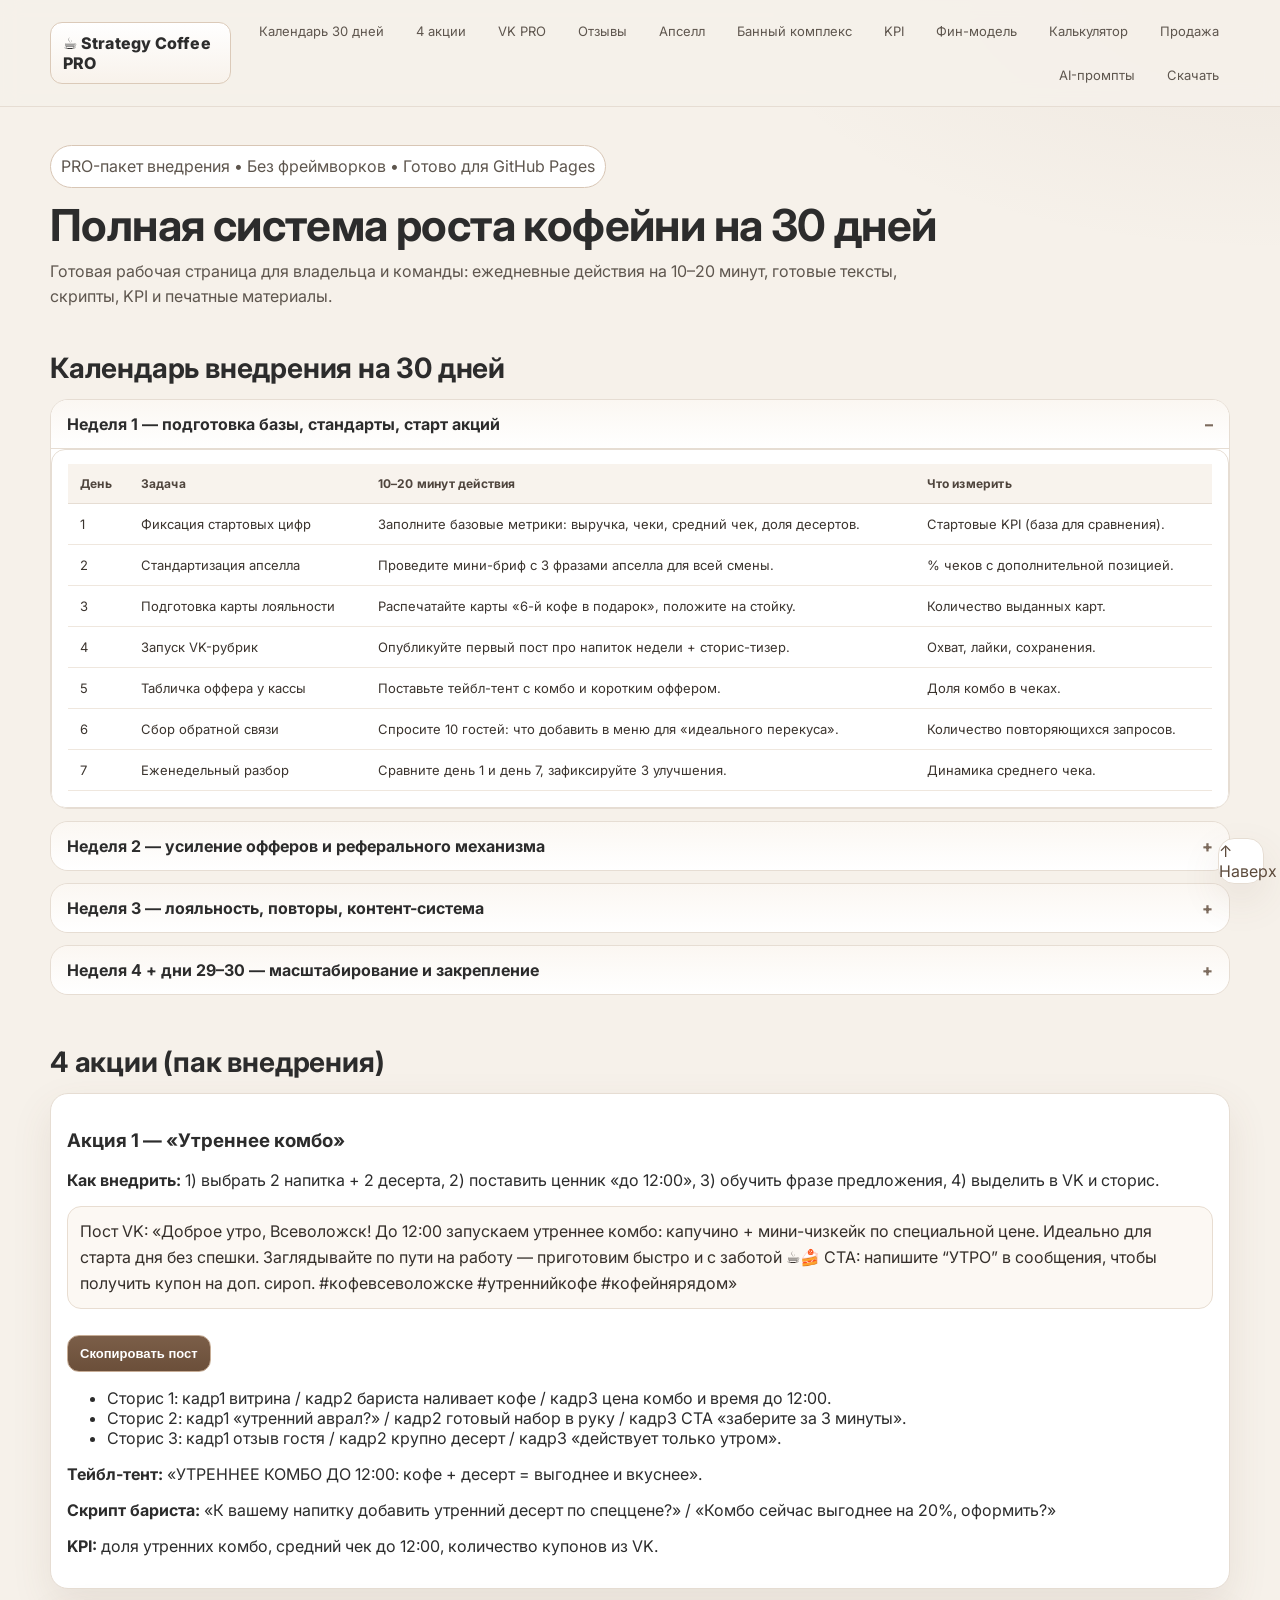
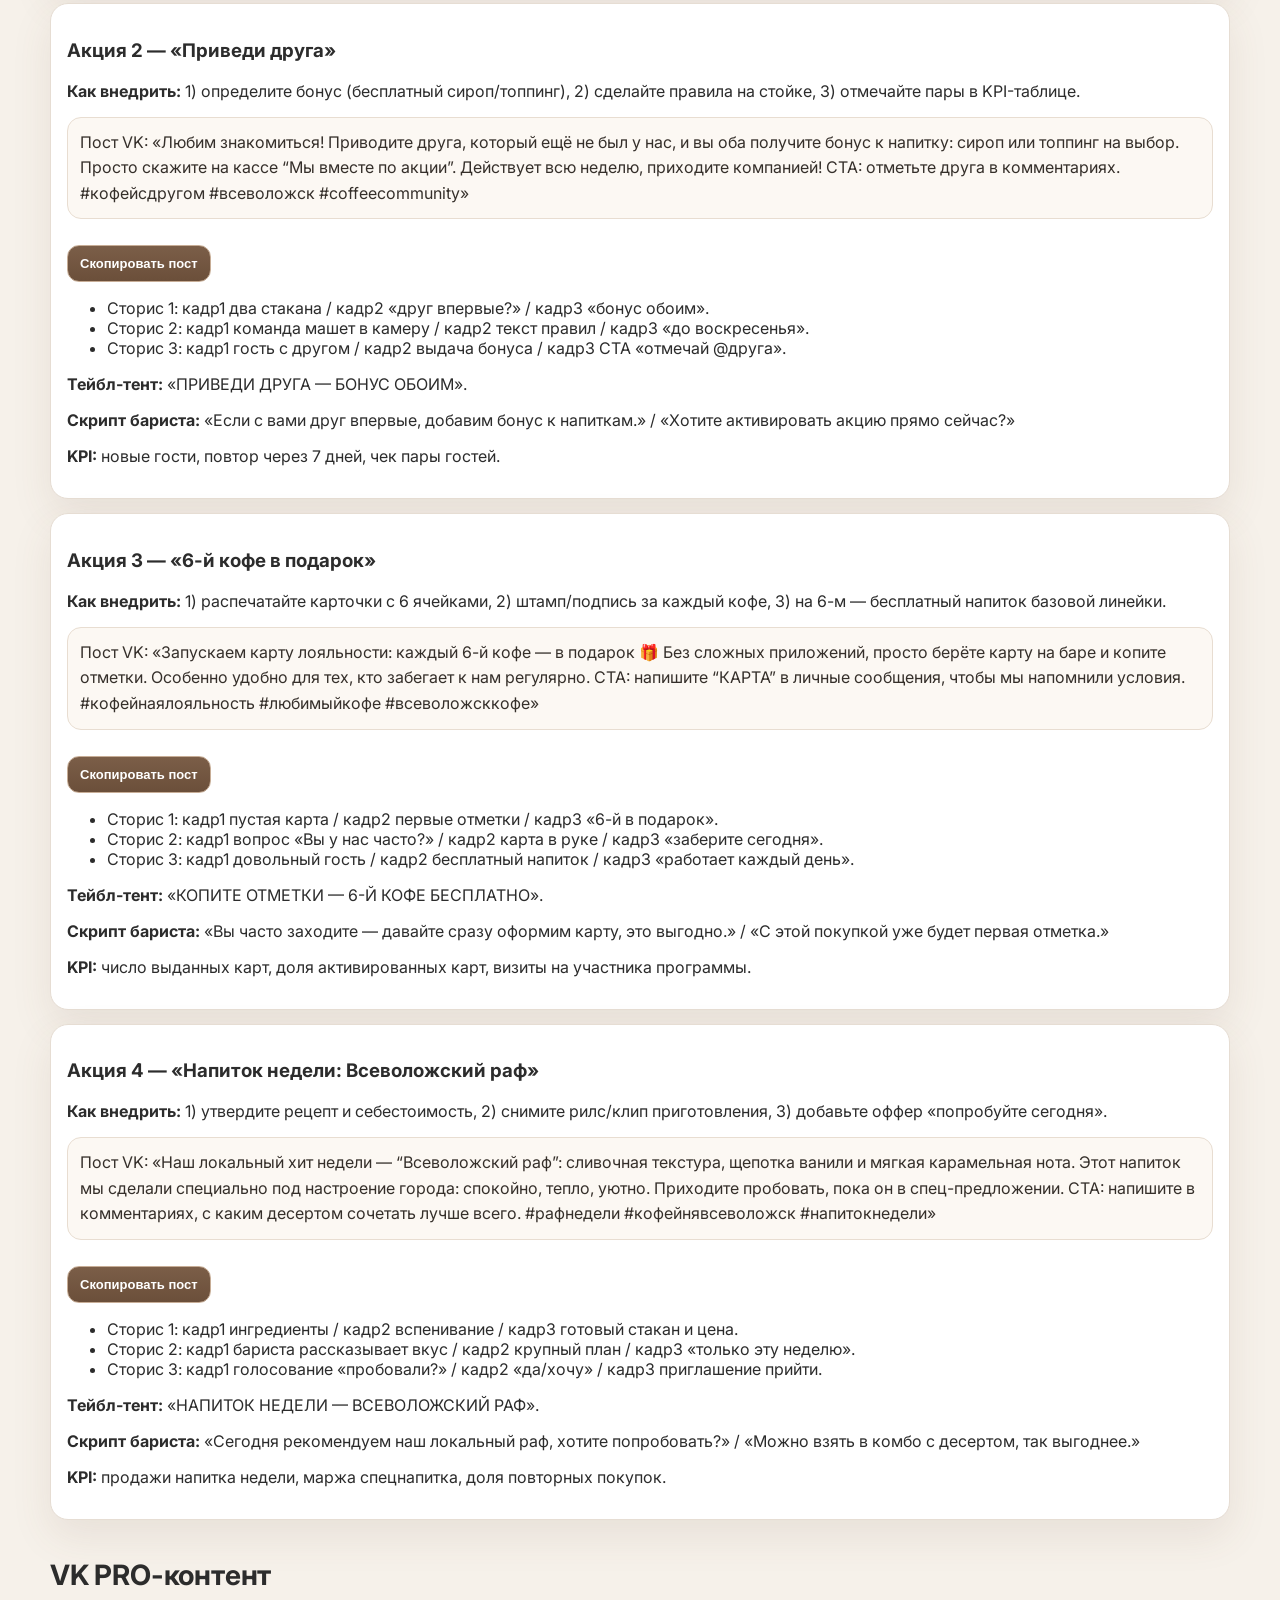
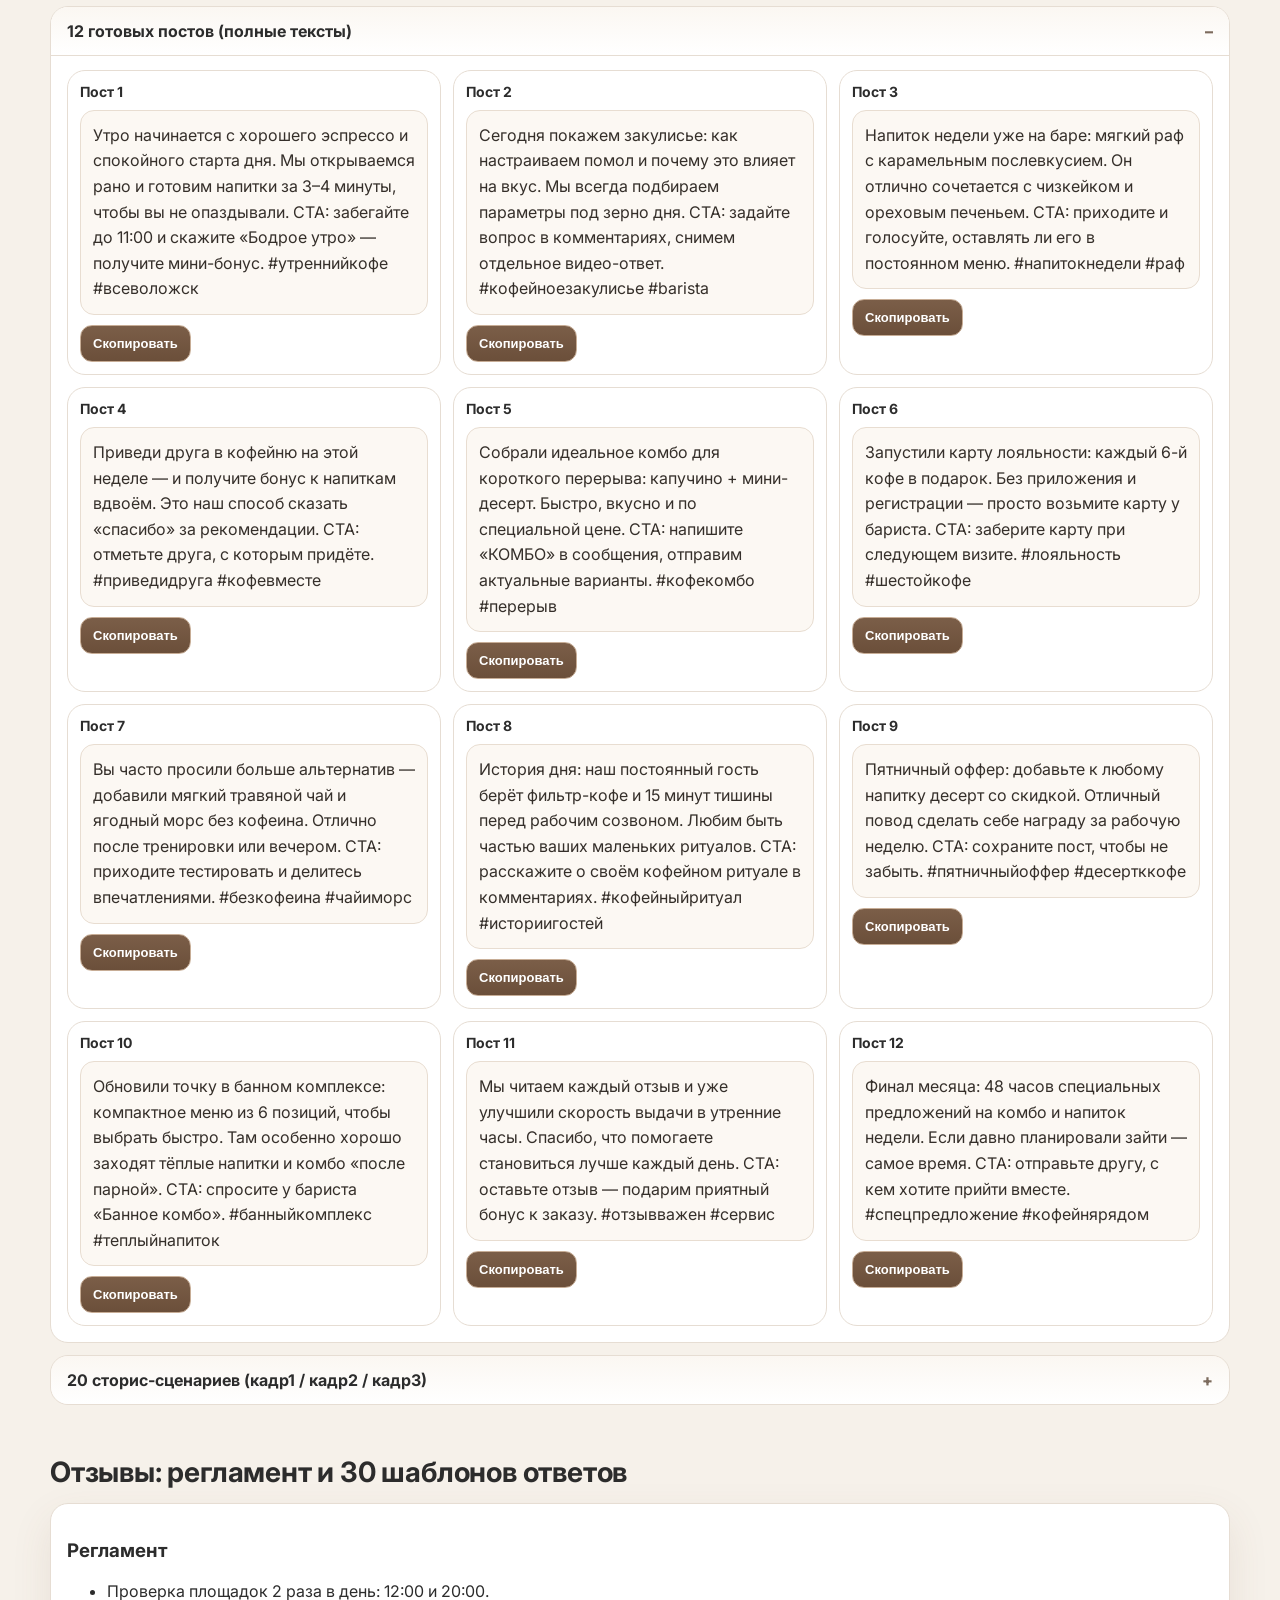
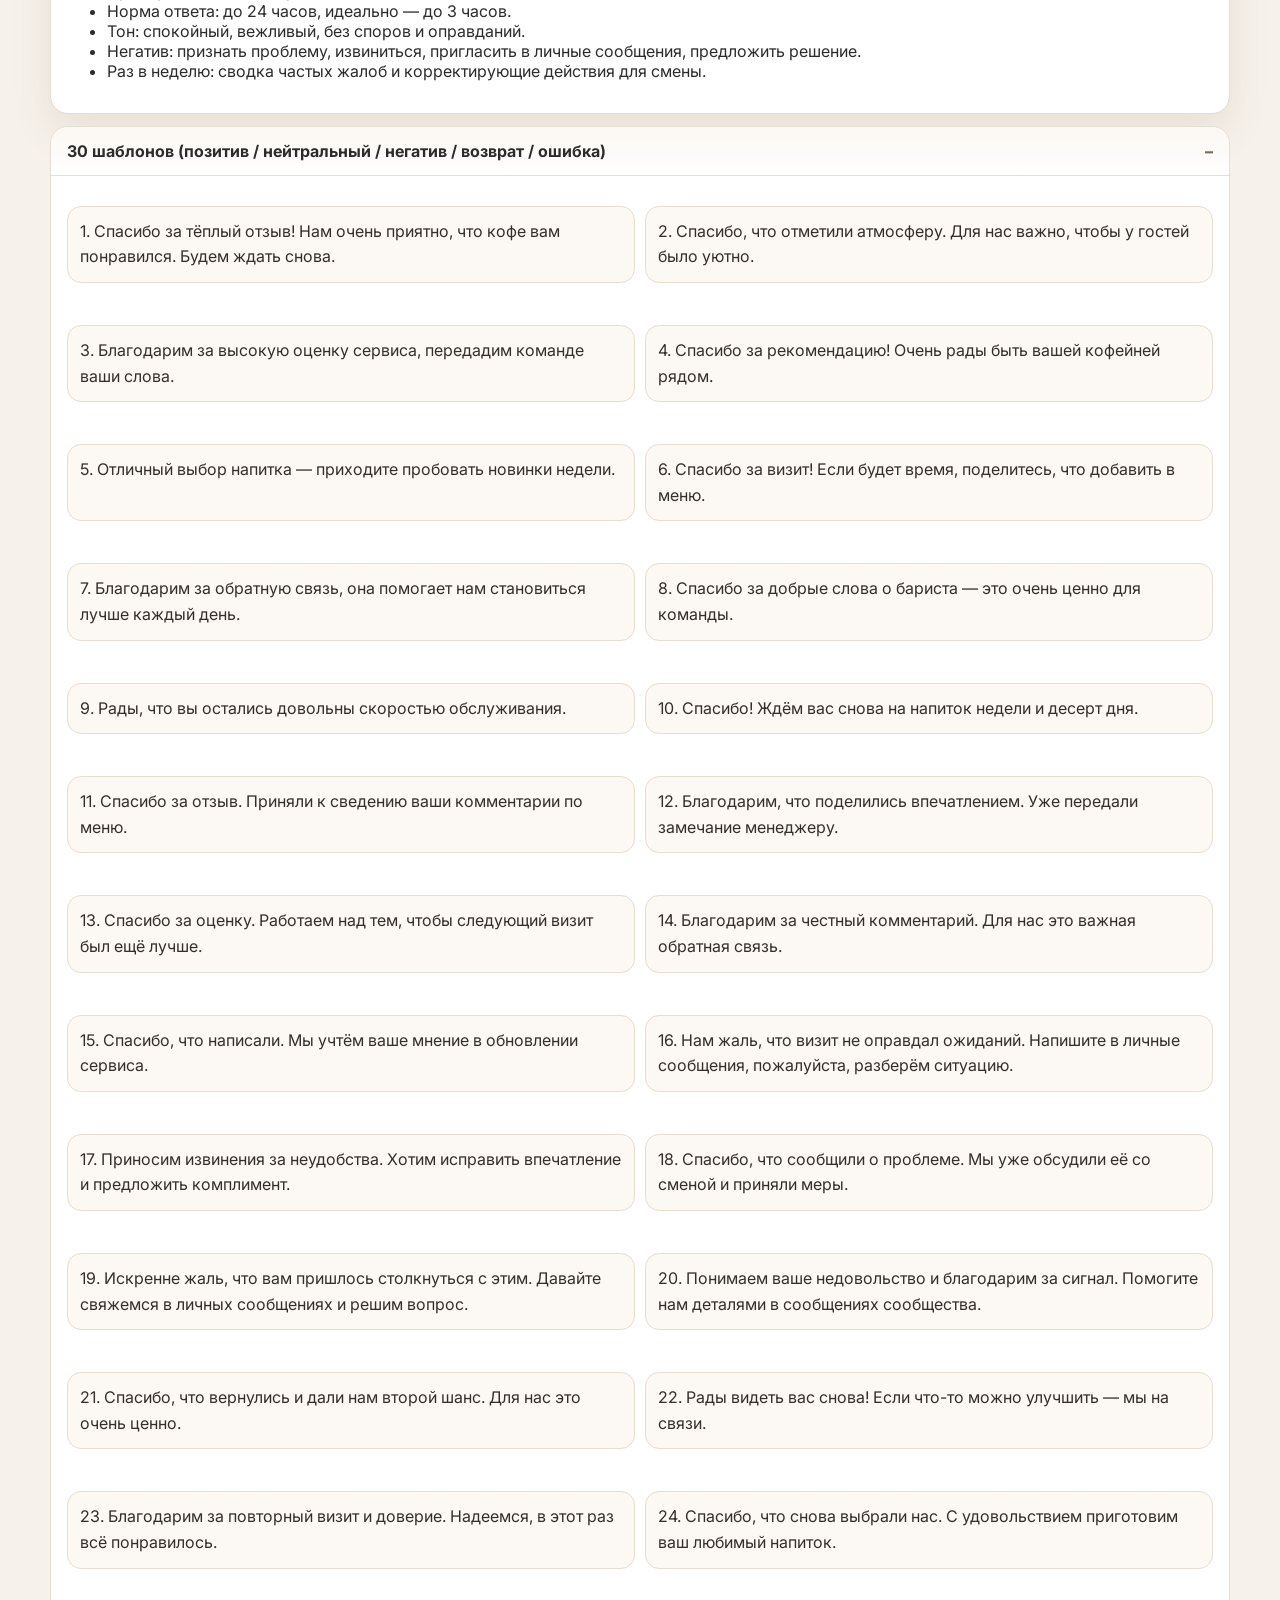
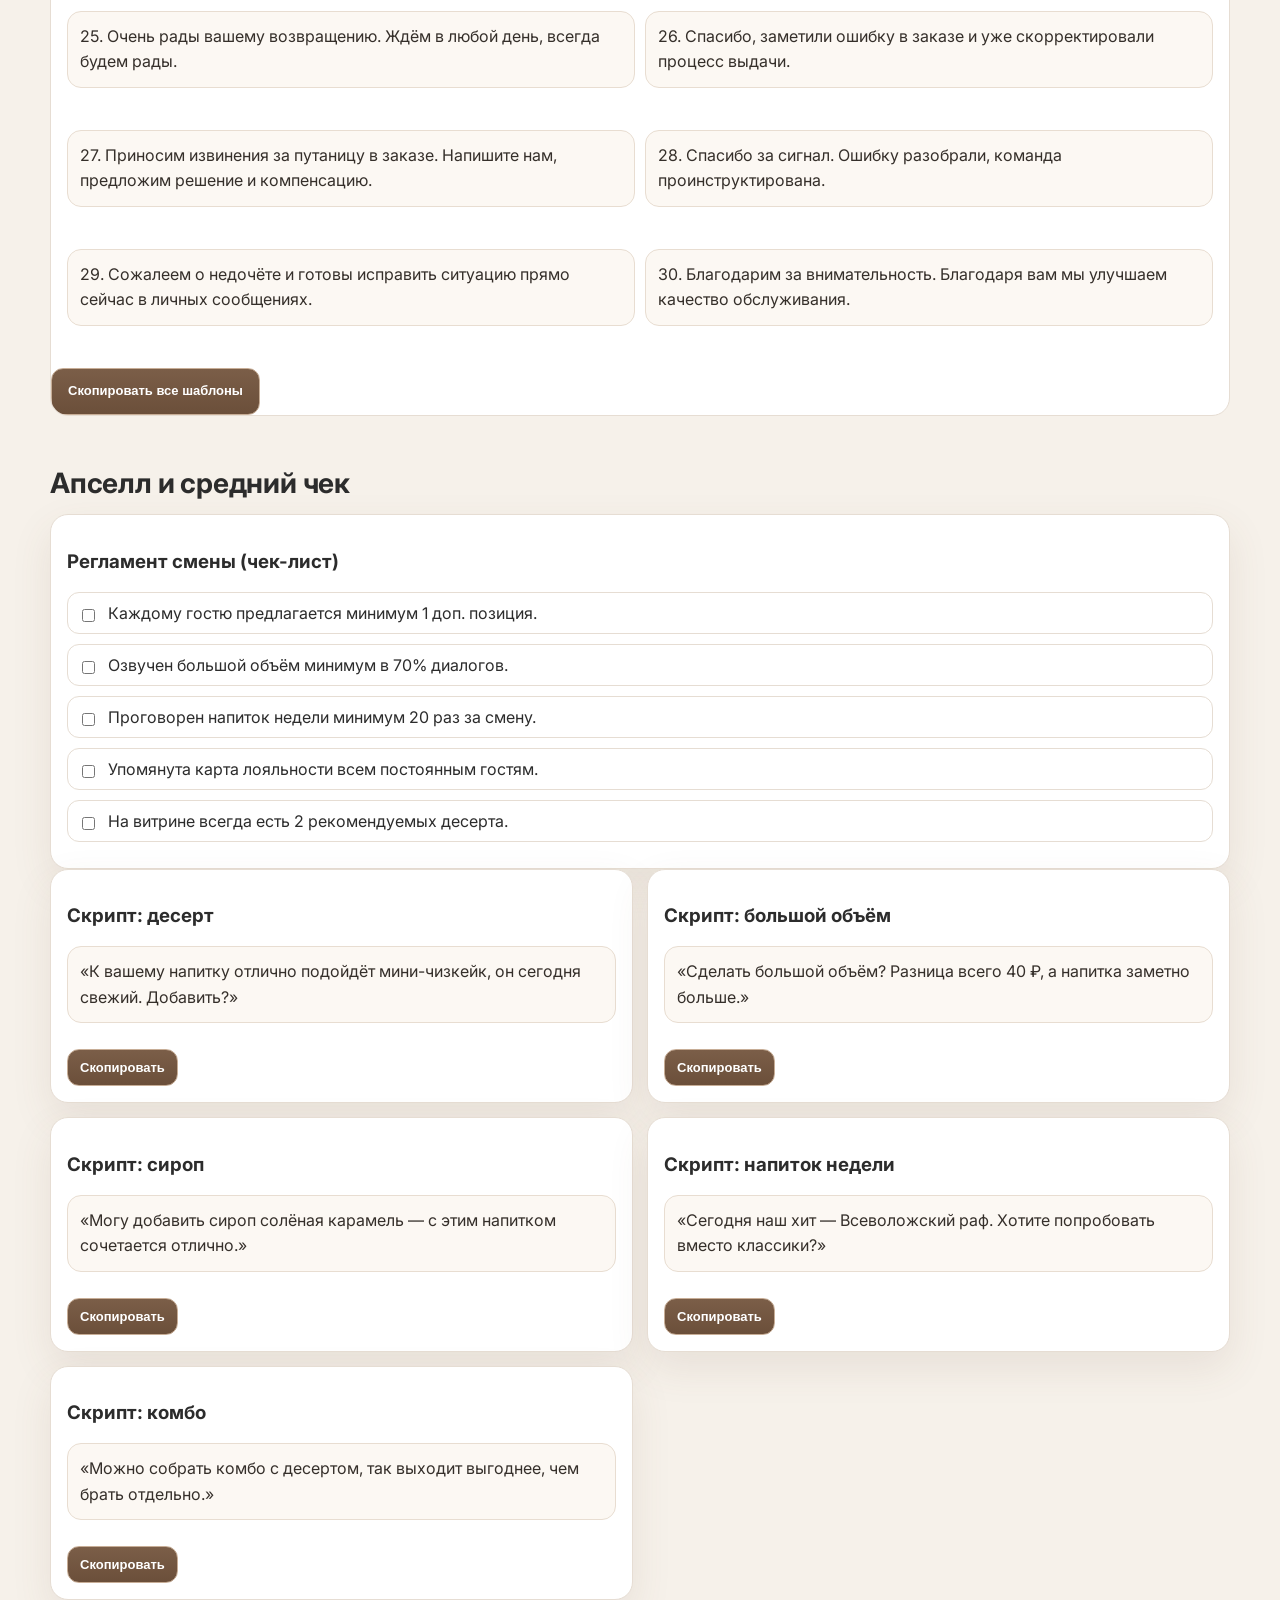
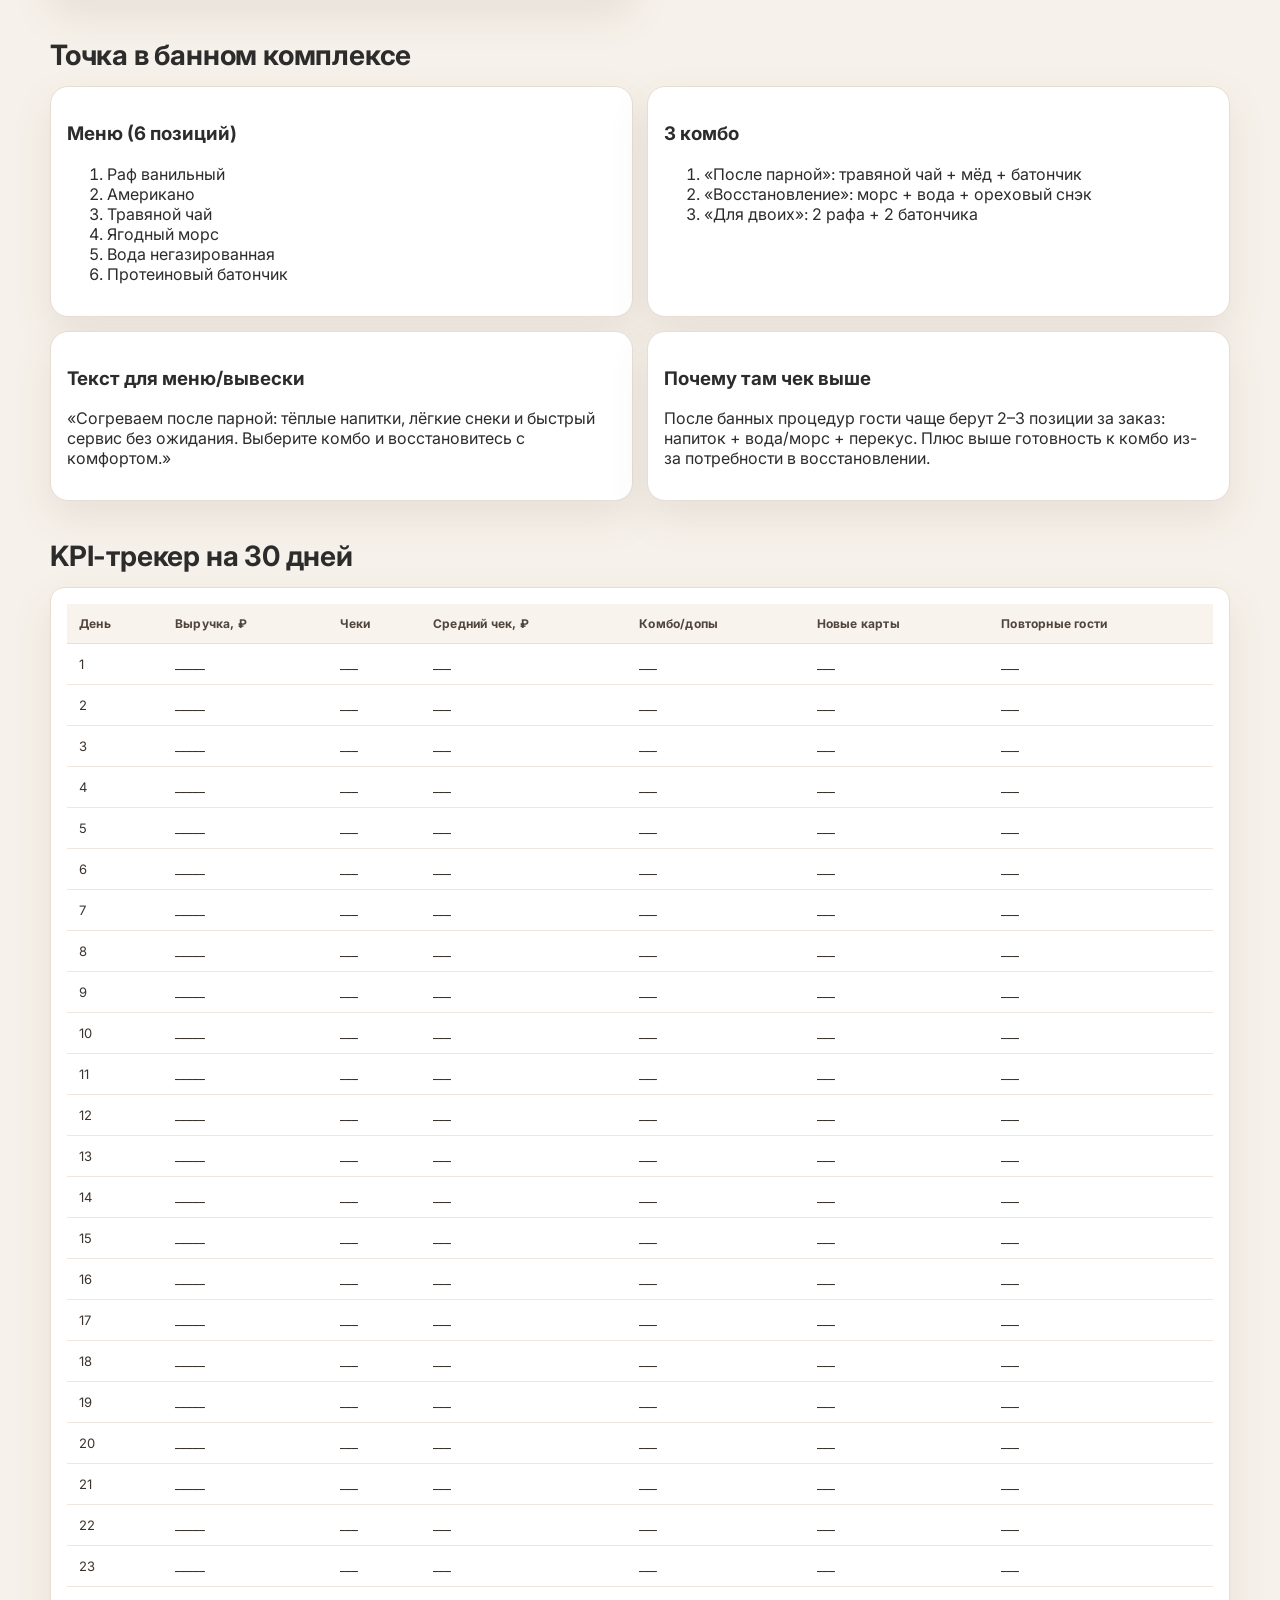
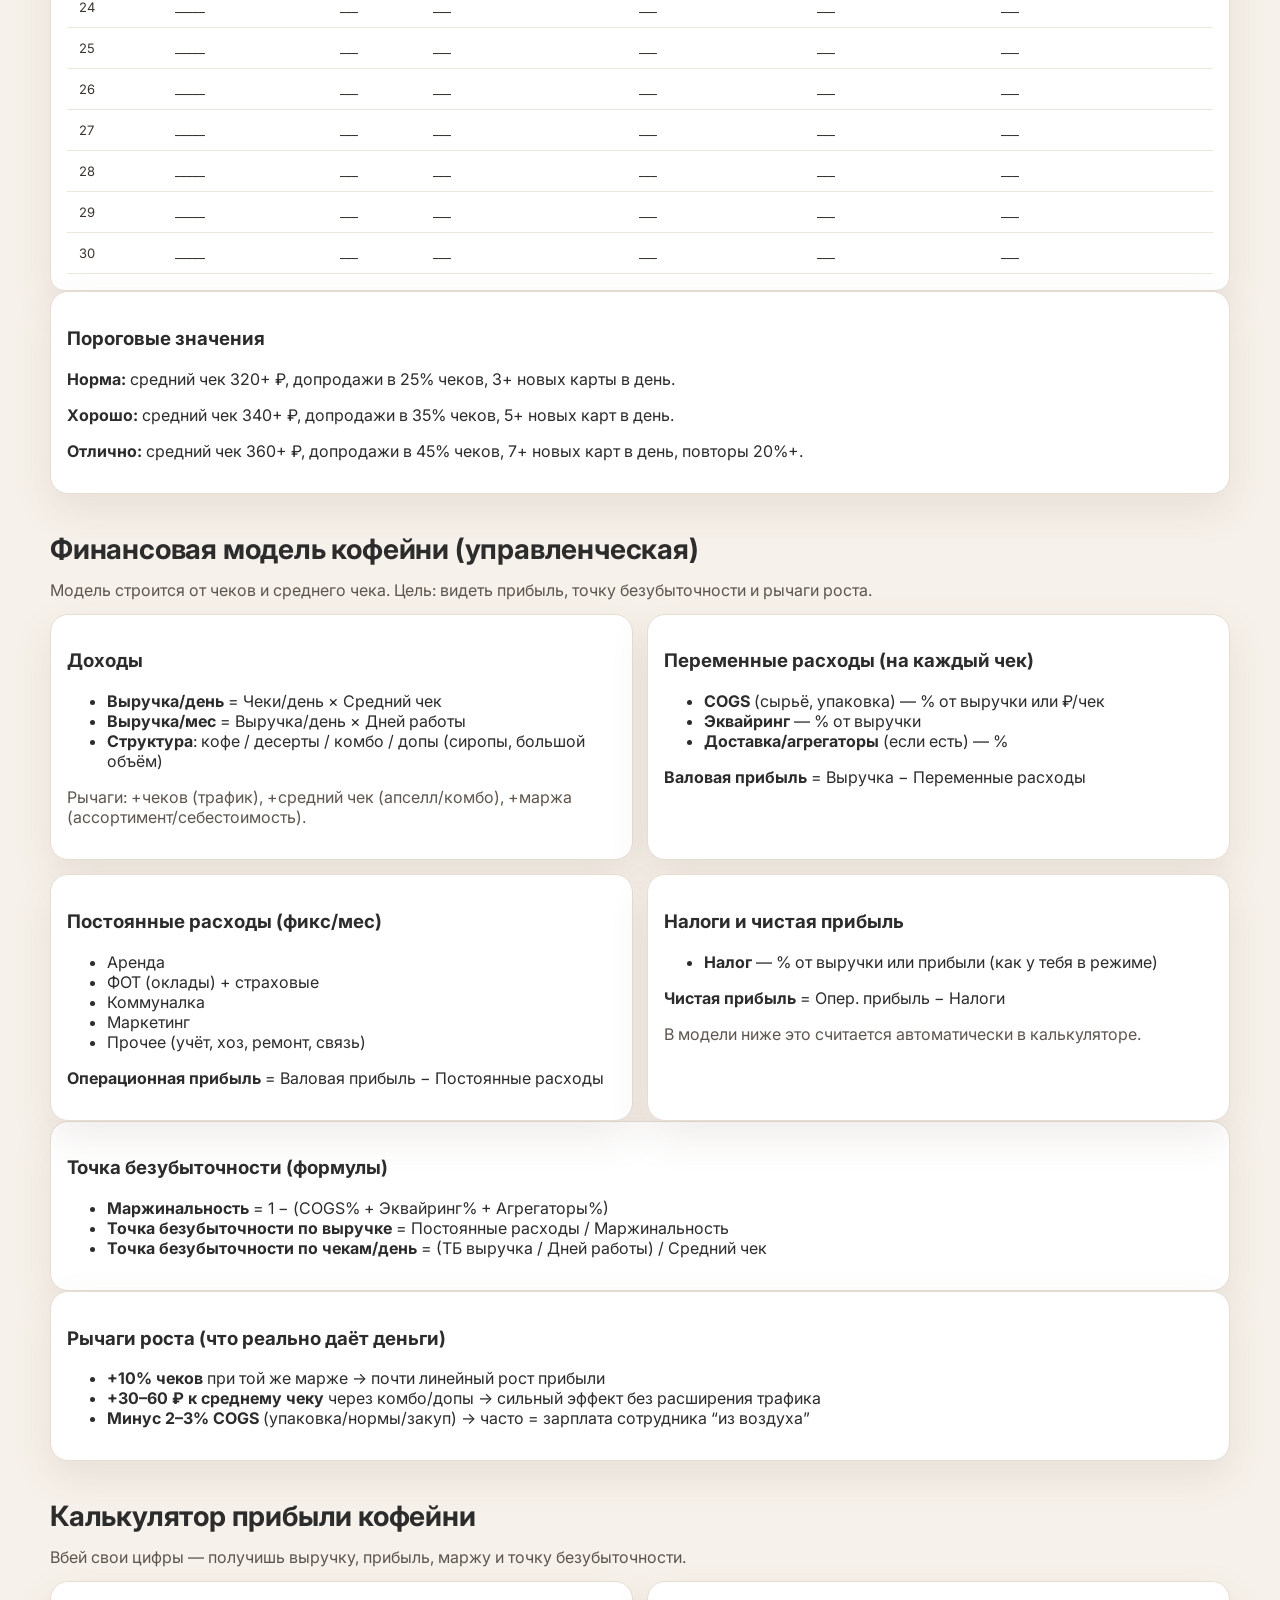
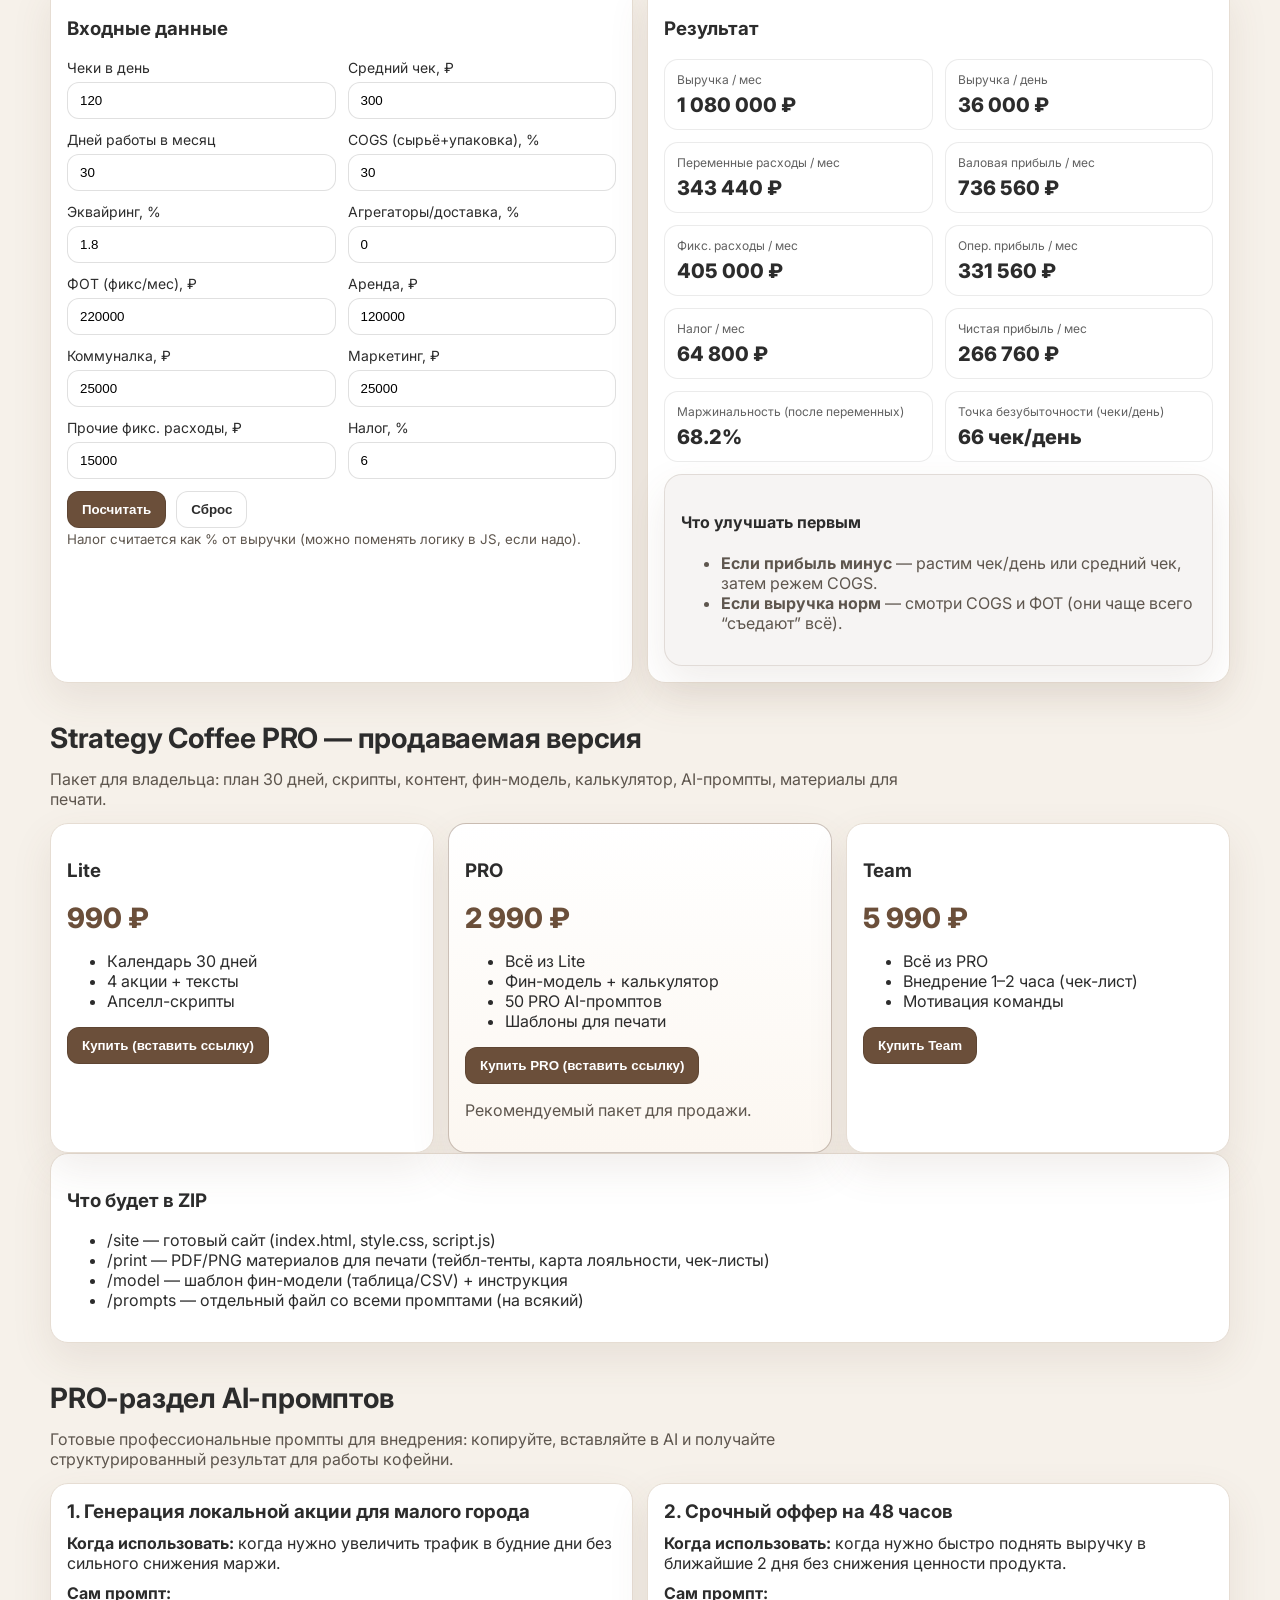
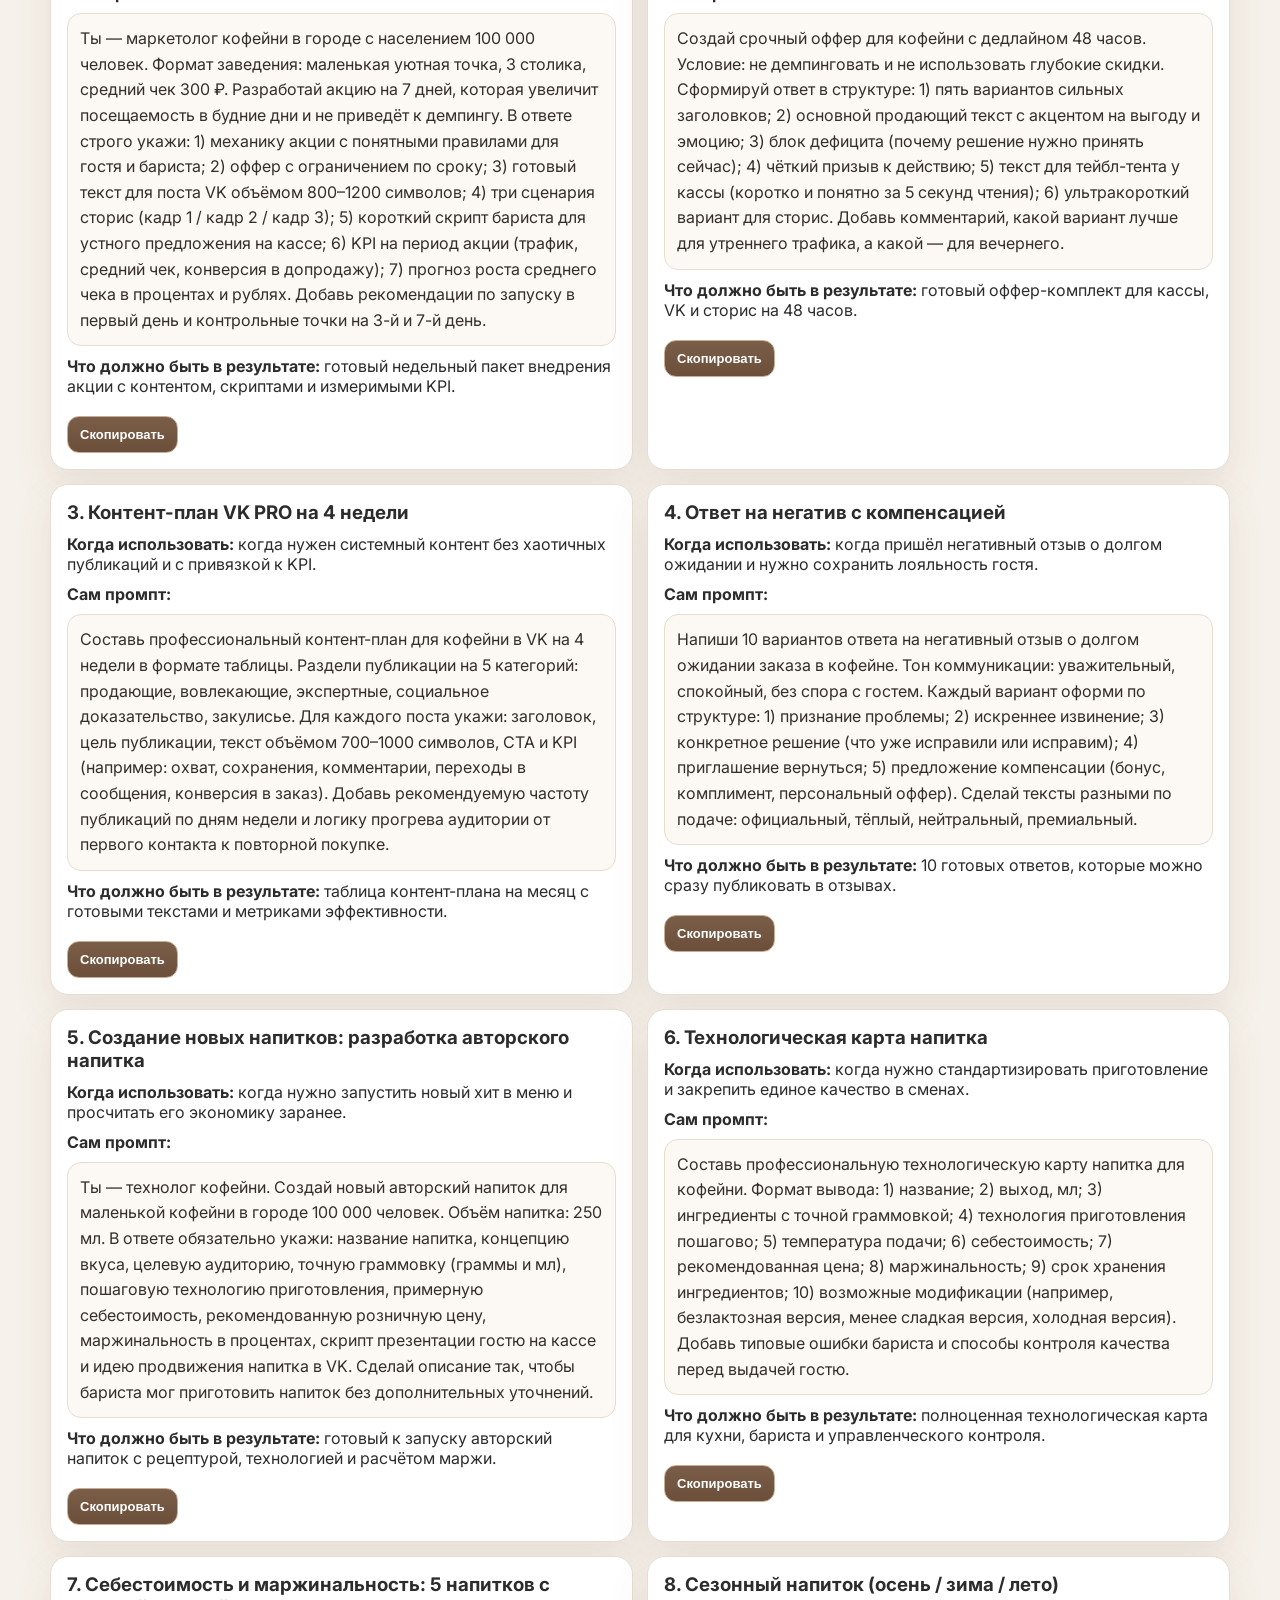
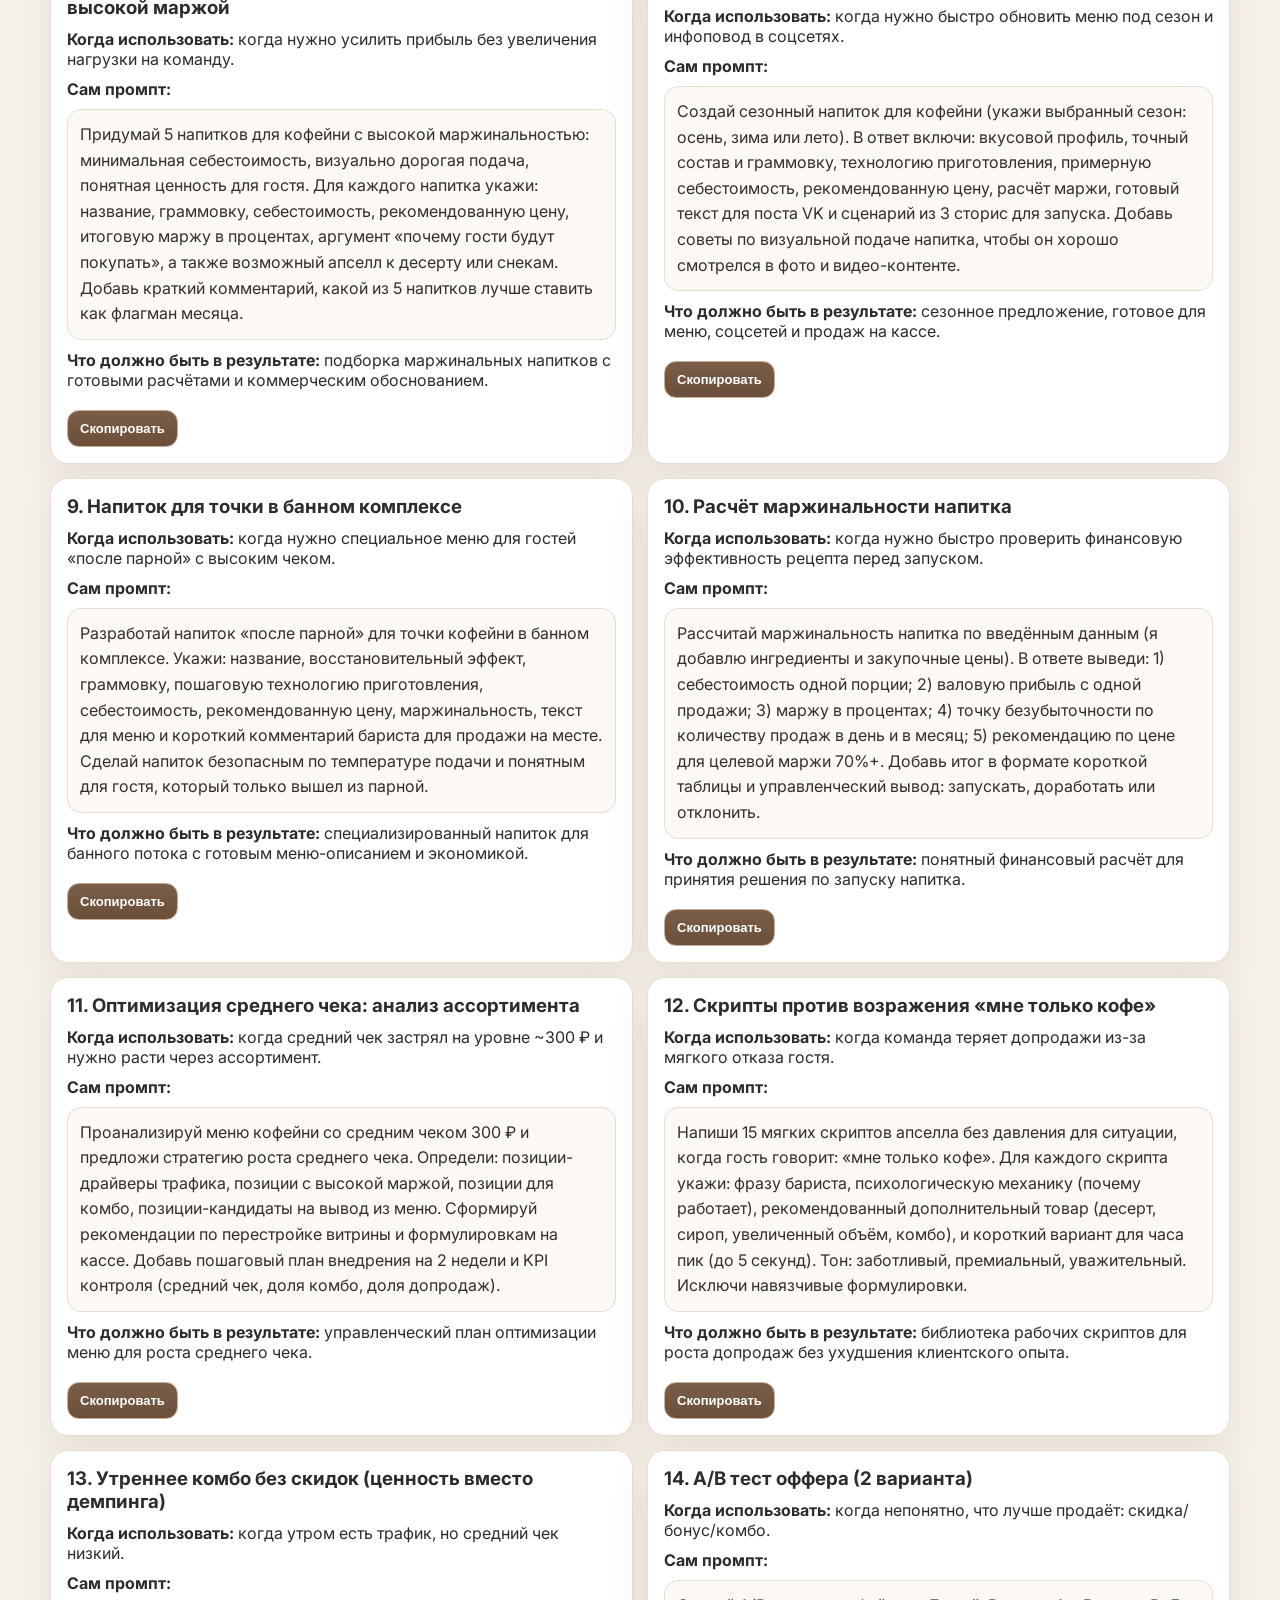
==== commit e2050640: "Add finance model, profit calculator, sales block, and expand prompts to 50" ====
--- a/index.html
+++ b/index.html
@@ -23,6 +23,9 @@
         <a href="#upsell">Апселл</a>
         <a href="#banya">Банный комплекс</a>
         <a href="#kpi">KPI</a>
+        <a href="#finance">Фин-модель</a>
+        <a href="#calc">Калькулятор</a>
+        <a href="#sell">Продажа</a>
         <a href="#prompts">AI-промпты</a>
         <a href="#download">Скачать</a>
       </nav>
@@ -305,6 +308,222 @@
       </div>
     </section>
 
+
+    <section id="finance" class="section">
+      <h2>Финансовая модель кофейни (управленческая)</h2>
+      <p class="section-lead">Модель строится от чеков и среднего чека. Цель: видеть прибыль, точку безубыточности и рычаги роста.</p>
+
+      <div class="cards cols-2">
+        <article class="card">
+          <h3>Доходы</h3>
+          <ul>
+            <li><strong>Выручка/день</strong> = Чеки/день × Средний чек</li>
+            <li><strong>Выручка/мес</strong> = Выручка/день × Дней работы</li>
+            <li><strong>Структура</strong>: кофе / десерты / комбо / допы (сиропы, большой объём)</li>
+          </ul>
+          <p class="muted">Рычаги: +чеков (трафик), +средний чек (апселл/комбо), +маржа (ассортимент/себестоимость).</p>
+        </article>
+
+        <article class="card">
+          <h3>Переменные расходы (на каждый чек)</h3>
+          <ul>
+            <li><strong>COGS</strong> (сырьё, упаковка) — % от выручки или ₽/чек</li>
+            <li><strong>Эквайринг</strong> — % от выручки</li>
+            <li><strong>Доставка/агрегаторы</strong> (если есть) — %</li>
+          </ul>
+          <p><strong>Валовая прибыль</strong> = Выручка − Переменные расходы</p>
+        </article>
+
+        <article class="card">
+          <h3>Постоянные расходы (фикс/мес)</h3>
+          <ul>
+            <li>Аренда</li>
+            <li>ФОТ (оклады) + страховые</li>
+            <li>Коммуналка</li>
+            <li>Маркетинг</li>
+            <li>Прочее (учёт, хоз, ремонт, связь)</li>
+          </ul>
+          <p><strong>Операционная прибыль</strong> = Валовая прибыль − Постоянные расходы</p>
+        </article>
+
+        <article class="card">
+          <h3>Налоги и чистая прибыль</h3>
+          <ul>
+            <li><strong>Налог</strong> — % от выручки или прибыли (как у тебя в режиме)</li>
+          </ul>
+          <p><strong>Чистая прибыль</strong> = Опер. прибыль − Налоги</p>
+          <p class="muted">В модели ниже это считается автоматически в калькуляторе.</p>
+        </article>
+      </div>
+
+      <div class="card">
+        <h3>Точка безубыточности (формулы)</h3>
+        <ul>
+          <li><strong>Маржинальность</strong> = 1 − (COGS% + Эквайринг% + Агрегаторы%)</li>
+          <li><strong>Точка безубыточности по выручке</strong> = Постоянные расходы / Маржинальность</li>
+          <li><strong>Точка безубыточности по чекам/день</strong> = (ТБ выручка / Дней работы) / Средний чек</li>
+        </ul>
+      </div>
+
+      <div class="card">
+        <h3>Рычаги роста (что реально даёт деньги)</h3>
+        <ul>
+          <li><strong>+10% чеков</strong> при той же марже → почти линейный рост прибыли</li>
+          <li><strong>+30–60 ₽ к среднему чеку</strong> через комбо/допы → сильный эффект без расширения трафика</li>
+          <li><strong>Минус 2–3% COGS</strong> (упаковка/нормы/закуп) → часто = зарплата сотрудника “из воздуха”</li>
+        </ul>
+      </div>
+    </section>
+
+    <section id="calc" class="section">
+      <h2>Калькулятор прибыли кофейни</h2>
+      <p class="section-lead">Вбей свои цифры — получишь выручку, прибыль, маржу и точку безубыточности.</p>
+
+      <div class="cards cols-2">
+        <article class="card">
+          <h3>Входные данные</h3>
+
+          <div class="form-grid">
+            <label>Чеки в день
+              <input id="c_checks" type="number" value="120" min="0" step="1">
+            </label>
+
+            <label>Средний чек, ₽
+              <input id="c_avg" type="number" value="300" min="0" step="1">
+            </label>
+
+            <label>Дней работы в месяц
+              <input id="c_days" type="number" value="30" min="1" step="1">
+            </label>
+
+            <label>COGS (сырьё+упаковка), %
+              <input id="c_cogs" type="number" value="30" min="0" max="90" step="0.1">
+            </label>
+
+            <label>Эквайринг, %
+              <input id="c_acq" type="number" value="1.8" min="0" max="10" step="0.1">
+            </label>
+
+            <label>Агрегаторы/доставка, %
+              <input id="c_del" type="number" value="0" min="0" max="40" step="0.1">
+            </label>
+
+            <label>ФОТ (фикс/мес), ₽
+              <input id="c_payroll" type="number" value="220000" min="0" step="1000">
+            </label>
+
+            <label>Аренда, ₽
+              <input id="c_rent" type="number" value="120000" min="0" step="1000">
+            </label>
+
+            <label>Коммуналка, ₽
+              <input id="c_utils" type="number" value="25000" min="0" step="500">
+            </label>
+
+            <label>Маркетинг, ₽
+              <input id="c_mkt" type="number" value="25000" min="0" step="500">
+            </label>
+
+            <label>Прочие фикс. расходы, ₽
+              <input id="c_other" type="number" value="15000" min="0" step="500">
+            </label>
+
+            <label>Налог, %
+              <input id="c_tax" type="number" value="6" min="0" max="30" step="0.1">
+            </label>
+          </div>
+
+          <div class="row gap">
+            <button id="calcBtn" class="btn" type="button">Посчитать</button>
+            <button id="calcReset" class="btn ghost" type="button">Сброс</button>
+          </div>
+
+          <small class="muted">Налог считается как % от выручки (можно поменять логику в JS, если надо).</small>
+        </article>
+
+        <article class="card">
+          <h3>Результат</h3>
+
+          <div class="kpi-grid">
+            <div class="kpi"><div class="kpi-title">Выручка / мес</div><div id="o_rev_m" class="kpi-val">—</div></div>
+            <div class="kpi"><div class="kpi-title">Выручка / день</div><div id="o_rev_d" class="kpi-val">—</div></div>
+
+            <div class="kpi"><div class="kpi-title">Переменные расходы / мес</div><div id="o_var" class="kpi-val">—</div></div>
+            <div class="kpi"><div class="kpi-title">Валовая прибыль / мес</div><div id="o_gross" class="kpi-val">—</div></div>
+
+            <div class="kpi"><div class="kpi-title">Фикс. расходы / мес</div><div id="o_fixed" class="kpi-val">—</div></div>
+            <div class="kpi"><div class="kpi-title">Опер. прибыль / мес</div><div id="o_op" class="kpi-val">—</div></div>
+
+            <div class="kpi"><div class="kpi-title">Налог / мес</div><div id="o_tax" class="kpi-val">—</div></div>
+            <div class="kpi"><div class="kpi-title">Чистая прибыль / мес</div><div id="o_net" class="kpi-val">—</div></div>
+
+            <div class="kpi"><div class="kpi-title">Маржинальность (после переменных)</div><div id="o_cm" class="kpi-val">—</div></div>
+            <div class="kpi"><div class="kpi-title">Точка безубыточности (чеки/день)</div><div id="o_be_checks" class="kpi-val">—</div></div>
+          </div>
+
+          <div class="card soft">
+            <h4>Что улучшать первым</h4>
+            <ul class="muted">
+              <li><strong>Если прибыль минус</strong> — растим чек/день или средний чек, затем режем COGS.</li>
+              <li><strong>Если выручка норм</strong> — смотри COGS и ФОТ (они чаще всего “съедают” всё).</li>
+            </ul>
+          </div>
+        </article>
+      </div>
+    </section>
+
+    <section id="sell" class="section">
+      <h2>Strategy Coffee PRO — продаваемая версия</h2>
+      <p class="section-lead">Пакет для владельца: план 30 дней, скрипты, контент, фин-модель, калькулятор, AI-промпты, материалы для печати.</p>
+
+      <div class="cards cols-3">
+        <article class="card">
+          <h3>Lite</h3>
+          <p class="price">990 ₽</p>
+          <ul>
+            <li>Календарь 30 дней</li>
+            <li>4 акции + тексты</li>
+            <li>Апселл-скрипты</li>
+          </ul>
+          <button class="btn" type="button">Купить (вставить ссылку)</button>
+        </article>
+
+        <article class="card highlight">
+          <h3>PRO</h3>
+          <p class="price">2 990 ₽</p>
+          <ul>
+            <li>Всё из Lite</li>
+            <li>Фин-модель + калькулятор</li>
+            <li>50 PRO AI-промптов</li>
+            <li>Шаблоны для печати</li>
+          </ul>
+          <button class="btn" type="button">Купить PRO (вставить ссылку)</button>
+          <p class="muted">Рекомендуемый пакет для продажи.</p>
+        </article>
+
+        <article class="card">
+          <h3>Team</h3>
+          <p class="price">5 990 ₽</p>
+          <ul>
+            <li>Всё из PRO</li>
+            <li>Внедрение 1–2 часа (чек-лист)</li>
+            <li>Мотивация команды</li>
+          </ul>
+          <button class="btn" type="button">Купить Team</button>
+        </article>
+      </div>
+
+      <div class="card">
+        <h3>Что будет в ZIP</h3>
+        <ul>
+          <li>/site — готовый сайт (index.html, style.css, script.js)</li>
+          <li>/print — PDF/PNG материалов для печати (тейбл-тенты, карта лояльности, чек-листы)</li>
+          <li>/model — шаблон фин-модели (таблица/CSV) + инструкция</li>
+          <li>/prompts — отдельный файл со всеми промптами (на всякий)</li>
+        </ul>
+      </div>
+    </section>
+
     <section id="prompts" class="section">
       <h2>PRO-раздел AI-промптов</h2>
       <p class="section-lead">Готовые профессиональные промпты для внедрения: копируйте, вставляйте в AI и получайте структурированный результат для работы кофейни.</p>
@@ -417,6 +636,262 @@
           <p><strong>Что должно быть в результате:</strong> библиотека рабочих скриптов для роста допродаж без ухудшения клиентского опыта.</p>
           <button class="copy-btn" data-copy="Напиши 15 мягких скриптов апселла без давления для ситуации, когда гость говорит: «мне только кофе». Для каждого скрипта укажи: фразу бариста, психологическую механику (почему работает), рекомендованный дополнительный товар (десерт, сироп, увеличенный объём, комбо), и короткий вариант для часа пик (до 5 секунд). Тон: заботливый, премиальный, уважительный. Исключи навязчивые формулировки.">Скопировать</button>
         </article>
+
+        <!-- 13–22: Акции (ещё 8, чтобы всего акций было 10) -->
+        <article class="card prompt-pro-card">
+          <h3>13. Утреннее комбо без скидок (ценность вместо демпинга)</h3>
+          <p><strong>Когда использовать:</strong> когда утром есть трафик, но средний чек низкий.</p>
+          <p><strong>Сам промпт:</strong></p>
+          <p class="copy-block">Сконструируй “утреннее комбо” для кофейни без прямой скидки. Нужно ощущение выгоды через добавленную ценность (мини-доп, дегустация, улучшение объёма, бонус). Дай: 1) 3 варианта комбо; 2) правила; 3) скрипт бариста (2 фразы); 4) тейбл-тент (до 12 слов); 5) пост VK 800–1200 знаков; 6) 3 сторис; 7) KPI и цель по среднему чеку.</p>
+          <p><strong>Что должно быть в результате:</strong> комбо-механика без демпинга с готовыми текстами.</p>
+          <button class="copy-btn" data-copy="Сконструируй “утреннее комбо” для кофейни без прямой скидки. Нужно ощущение выгоды через добавленную ценность (мини-доп, дегустация, улучшение объёма, бонус). Дай: 1) 3 варианта комбо; 2) правила; 3) скрипт бариста (2 фразы); 4) тейбл-тент (до 12 слов); 5) пост VK 800–1200 знаков; 6) 3 сторис; 7) KPI и цель по среднему чеку.">Скопировать</button>
+        </article>
+
+        <article class="card prompt-pro-card">
+          <h3>14. A/B тест оффера (2 варианта)</h3>
+          <p><strong>Когда использовать:</strong> когда непонятно, что лучше продаёт: скидка/бонус/комбо.</p>
+          <p><strong>Сам промпт:</strong></p>
+          <p class="copy-block">Сделай A/B тест для кофейни на 7 дней: Вариант A и Вариант B. Для каждого оффера дай тексты (пост VK + сторис + тейбл-тент), скрипт бариста, гипотезу почему сработает, KPI и критерий победителя. Укажи: как фиксировать данные и как избежать искажений (дни недели, смены, время).</p>
+          <p><strong>Что должно быть в результате:</strong> готовый план A/B теста с контрольной методикой.</p>
+          <button class="copy-btn" data-copy="Сделай A/B тест для кофейни на 7 дней: Вариант A и Вариант B. Для каждого оффера дай тексты (пост VK + сторис + тейбл-тент), скрипт бариста, гипотезу почему сработает, KPI и критерий победителя. Укажи: как фиксировать данные и как избежать искажений (дни недели, смены, время).">Скопировать</button>
+        </article>
+
+        <article class="card prompt-pro-card">
+          <h3>15. Механика “вернись за 72 часа”</h3>
+          <p><strong>Когда использовать:</strong> когда нужно увеличивать повторы.</p>
+          <p><strong>Сам промпт:</strong></p>
+          <p class="copy-block">Разработай механику возвращения гостя в течение 72 часов после визита. Дай: 1) оффер без демпинга; 2) текст сообщения в VK/мессенджер; 3) текст на стойку; 4) что говорить бариста на кассе; 5) как учитывать участников (очень просто); 6) KPI и ожидания по повторам.</p>
+          <p><strong>Что должно быть в результате:</strong> простая в учёте система повторов на 72 часа.</p>
+          <button class="copy-btn" data-copy="Разработай механику возвращения гостя в течение 72 часов после визита. Дай: 1) оффер без демпинга; 2) текст сообщения в VK/мессенджер; 3) текст на стойку; 4) что говорить бариста на кассе; 5) как учитывать участников (очень просто); 6) KPI и ожидания по повторам.">Скопировать</button>
+        </article>
+
+        <article class="card prompt-pro-card">
+          <h3>16. Локальный инфоповод (город/район)</h3>
+          <p><strong>Когда использовать:</strong> когда нужен охват и “свой” контекст.</p>
+          <p><strong>Сам промпт:</strong></p>
+          <p class="copy-block">Придумай 10 локальных инфоповодов для кофейни в небольшом городе (мероприятия, погода, сезон, спорт, школа, работа). Для каждого: короткий хук, идея поста, CTA и микро-оффер на кассе. Без политики.</p>
+          <p><strong>Что должно быть в результате:</strong> 10 постов-идей с кассовой привязкой.</p>
+          <button class="copy-btn" data-copy="Придумай 10 локальных инфоповодов для кофейни в небольшом городе (мероприятия, погода, сезон, спорт, школа, работа). Для каждого: короткий хук, идея поста, CTA и микро-оффер на кассе. Без политики.">Скопировать</button>
+        </article>
+
+        <article class="card prompt-pro-card">
+          <h3>17. “Напиток недели” с просчётом себестоимости</h3>
+          <p><strong>Когда использовать:</strong> когда вводишь хит и хочешь маржу.</p>
+          <p class="copy-block">Сделай “напиток недели” для кофейни: название, граммовка, технология, себестоимость, цена, маржа, 3 подачи (горячий/холодный/менее сладкий). Дай тексты: пост VK, сторис 3 кадра, тейбл-тент, скрипт бариста. Добавь KPI на 7 дней и план на случай “не заходит”.</p>
+          <p><strong>Что должно быть в результате:</strong> запуск спецнапитка “под ключ”.</p>
+          <button class="copy-btn" data-copy="Сделай “напиток недели” для кофейни: название, граммовка, технология, себестоимость, цена, маржа, 3 подачи (горячий/холодный/менее сладкий). Дай тексты: пост VK, сторис 3 кадра, тейбл-тент, скрипт бариста. Добавь KPI на 7 дней и план на случай “не заходит”.">Скопировать</button>
+        </article>
+
+        <article class="card prompt-pro-card">
+          <h3>18. Акция “2-й напиток с доплатой” (без скидки)</h3>
+          <p><strong>Когда использовать:</strong> когда приходят парами.</p>
+          <p class="copy-block">Придумай оффер для пар/компаний: второй напиток “с доплатой” или “апгрейд” вместо скидки. Дай 3 варианта, правила, скрипт бариста, тексты VK/сторис/тейбл-тент. Укажи риски по марже и как их убрать (ограничения по линейке/размеру/времени).</p>
+          <p><strong>Результат:</strong> оффер для увеличения количества позиций в чеке.</p>
+          <button class="copy-btn" data-copy="Придумай оффер для пар/компаний: второй напиток “с доплатой” или “апгрейд” вместо скидки. Дай 3 варианта, правила, скрипт бариста, тексты VK/сторис/тейбл-тент. Укажи риски по марже и как их убрать (ограничения по линейке/размеру/времени).">Скопировать</button>
+        </article>
+
+        <article class="card prompt-pro-card">
+          <h3>19. Календарь акций на 3 месяца</h3>
+          <p><strong>Когда использовать:</strong> чтобы перестать “придумывать на коленке”.</p>
+          <p class="copy-block">Составь календарь акций кофейни на 3 месяца: по 2 акции в месяц (одна на трафик, одна на средний чек). Для каждой: цель, механика, KPI, материалы (что нужно распечатать/снять), тексты.</p>
+          <p><strong>Результат:</strong> план акций на квартал.</p>
+          <button class="copy-btn" data-copy="Составь календарь акций кофейни на 3 месяца: по 2 акции в месяц (одна на трафик, одна на средний чек). Для каждой: цель, механика, KPI, материалы (что нужно распечатать/снять), тексты.">Скопировать</button>
+        </article>
+
+        <article class="card prompt-pro-card">
+          <h3>20. “Тихие часы” (низкий трафик)</h3>
+          <p><strong>Когда использовать:</strong> когда провалы с 14:00 до 17:00.</p>
+          <p class="copy-block">Разработай оффер для “тихих часов” (3 часа в день). Нельзя делать большие скидки. Дай 3 механики, тексты VK/сторис, скрипт бариста, KPI. Укажи, как не каннибализировать продажи пиковых часов.</p>
+          <p><strong>Результат:</strong> заполнение провалов без демпинга.</p>
+          <button class="copy-btn" data-copy="Разработай оффер для “тихих часов” (3 часа в день). Нельзя делать большие скидки. Дай 3 механики, тексты VK/сторис, скрипт бариста, KPI. Укажи, как не каннибализировать продажи пиковых часов.">Скопировать</button>
+        </article>
+
+        <article class="card prompt-pro-card">
+          <h3>21. Пак бонусов “без удара по марже”</h3>
+          <p class="copy-block">Сгенерируй 20 бонусов для кофейни, которые воспринимаются как ценность, но стоят дешево (микродопы, апгрейд, дегустация, персонализация). Для каждого: “стоимость”, “ценность в глазах гостя”, “когда предлагать”.</p>
+          <p><strong>Результат:</strong> список бонусов для офферов и возврата гостей.</p>
+          <button class="copy-btn" data-copy="Сгенерируй 20 бонусов для кофейни, которые воспринимаются как ценность, но стоят дешево (микродопы, апгрейд, дегустация, персонализация). Для каждого: “стоимость”, “ценность в глазах гостя”, “когда предлагать”.">Скопировать</button>
+        </article>
+
+        <article class="card prompt-pro-card">
+          <h3>22. Оффер для корпоративных заказов (офисы рядом)</h3>
+          <p class="copy-block">Разработай предложение для офисов рядом: регулярные заказы кофе/выпечки. Дай: 3 пакета (минимум/стандарт/премиум), условия, как считать маржу, текст сообщения для ЛПР, текст поста VK, скрипт звонка на 60 секунд.</p>
+          <p><strong>Результат:</strong> B2B оффер на регулярную выручку.</p>
+          <button class="copy-btn" data-copy="Разработай предложение для офисов рядом: регулярные заказы кофе/выпечки. Дай: 3 пакета (минимум/стандарт/премиум), условия, как считать маржу, текст сообщения для ЛПР, текст поста VK, скрипт звонка на 60 секунд.">Скопировать</button>
+        </article>
+
+        <!-- 23–37: VK контент (ещё 13, чтобы всего VK было 15) -->
+        <article class="card prompt-pro-card">
+          <h3>23. 15 hooks (первые строки поста)</h3>
+          <p class="copy-block">Сгенерируй 15 “hooks” (первые 1–2 предложения) для VK постов кофейни. Раздели по целям: трафик, средний чек, доверие, вовлечение, закулисье. Без клише.</p>
+          <p><strong>Результат:</strong> библиотека первых строк.</p>
+          <button class="copy-btn" data-copy="Сгенерируй 15 “hooks” (первые 1–2 предложения) для VK постов кофейни. Раздели по целям: трафик, средний чек, доверие, вовлечение, закулисье. Без клише.">Скопировать</button>
+        </article>
+
+        <article class="card prompt-pro-card">
+          <h3>24. Рубрика “вопрос дня” (30 вариантов)</h3>
+          <p class="copy-block">Придумай 30 вопросов для рубрики “вопрос дня” кофейни (вовлечение). Для каждого: формулировка, почему отвечает, и мягкий CTA прийти/написать.</p>
+          <button class="copy-btn" data-copy="Придумай 30 вопросов для рубрики “вопрос дня” кофейни (вовлечение). Для каждого: формулировка, почему отвечает, и мягкий CTA прийти/написать.">Скопировать</button>
+        </article>
+
+        <article class="card prompt-pro-card">
+          <h3>25. Закулисье: 10 сюжетов коротких видео</h3>
+          <p class="copy-block">Сделай 10 сценариев коротких видео 10–20 секунд: кадры, текст на экране, идея звука, CTA. Темы: помол, молоко, чистота, команда, скорость, витрина, “напиток недели”.</p>
+          <button class="copy-btn" data-copy="Сделай 10 сценариев коротких видео 10–20 секунд: кадры, текст на экране, идея звука, CTA. Темы: помол, молоко, чистота, команда, скорость, витрина, “напиток недели”.">Скопировать</button>
+        </article>
+
+        <article class="card prompt-pro-card">
+          <h3>26. Пост “экспертно”: почему вкус меняется</h3>
+          <p class="copy-block">Напиши экспертный VK пост 900–1200 знаков: почему вкус кофе меняется (зерно/помол/температура/экстракция). Сделай понятным для обычного гостя. В конце CTA: задать вопрос/прийти попробовать.</p>
+          <button class="copy-btn" data-copy="Напиши экспертный VK пост 900–1200 знаков: почему вкус кофе меняется (зерно/помол/температура/экстракция). Сделай понятным для обычного гостя. В конце CTA: задать вопрос/прийти попробовать.">Скопировать</button>
+        </article>
+
+        <article class="card prompt-pro-card">
+          <h3>27. История гостя (соц.доказательство)</h3>
+          <p class="copy-block">Сгенерируй 10 шаблонов “история гостя”: короткая ситуация, любимый заказ, эмоция, вывод. Без персональных данных. В каждом CTA: “расскажите свой ритуал”.</p>
+          <button class="copy-btn" data-copy="Сгенерируй 10 шаблонов “история гостя”: короткая ситуация, любимый заказ, эмоция, вывод. Без персональных данных. В каждом CTA: “расскажите свой ритуал”.">Скопировать</button>
+        </article>
+
+        <article class="card prompt-pro-card">
+          <h3>28. 10 локальных хэштегов (город/район)</h3>
+          <p class="copy-block">Сгенерируй 10 локальных хэштегов для VK кофейни (город/район) + 10 тематических. Дай правила: сколько хэштегов в пост, где ставить, чтобы не выглядело спамом.</p>
+          <button class="copy-btn" data-copy="Сгенерируй 10 локальных хэштегов для VK кофейни (город/район) + 10 тематических. Дай правила: сколько хэштегов в пост, где ставить, чтобы не выглядело спамом.">Скопировать</button>
+        </article>
+
+        <article class="card prompt-pro-card">
+          <h3>29. Пост “приглашение в сообщения” (лидоген)</h3>
+          <p class="copy-block">Напиши VK пост, который ведёт в сообщения сообщества (получить купон/меню/оффер). Дай 3 варианта: мягкий, прямой, премиальный. Добавь автоответ в сообщения (шаблон).</p>
+          <button class="copy-btn" data-copy="Напиши VK пост, который ведёт в сообщения сообщества (получить купон/меню/оффер). Дай 3 варианта: мягкий, прямой, премиальный. Добавь автоответ в сообщения (шаблон).">Скопировать</button>
+        </article>
+
+        <article class="card prompt-pro-card">
+          <h3>30. Контент “команда” (доверие)</h3>
+          <p class="copy-block">Сделай 5 постов про команду: знакомство, ценности, стандарты, чистота, сервис. Каждый 700–1000 знаков + CTA. Без пафоса.</p>
+          <button class="copy-btn" data-copy="Сделай 5 постов про команду: знакомство, ценности, стандарты, чистота, сервис. Каждый 700–1000 знаков + CTA. Без пафоса.">Скопировать</button>
+        </article>
+
+        <article class="card prompt-pro-card">
+          <h3>31. Сторис-цепочка “3 кадра” (20 шт)</h3>
+          <p class="copy-block">Сгенерируй 20 сторис-цепочек по 3 кадра: кадр, текст, действие. Цели: трафик/апселл/напиток недели/карта лояльности/отзывы/закулисье.</p>
+          <button class="copy-btn" data-copy="Сгенерируй 20 сторис-цепочек по 3 кадра: кадр, текст, действие. Цели: трафик/апселл/напиток недели/карта лояльности/отзывы/закулисье.">Скопировать</button>
+        </article>
+
+        <article class="card prompt-pro-card">
+          <h3>32. Пост “новинка в меню” (без клише)</h3>
+          <p class="copy-block">Напиши 3 варианта поста о новинке меню: 1) через историю, 2) через вкус, 3) через пользу/состояние. 900–1200 знаков. Добавь CTA и “как сказать бариста”.</p>
+          <button class="copy-btn" data-copy="Напиши 3 варианта поста о новинке меню: 1) через историю, 2) через вкус, 3) через пользу/состояние. 900–1200 знаков. Добавь CTA и “как сказать бариста”.">Скопировать</button>
+        </article>
+
+        <article class="card prompt-pro-card">
+          <h3>33. Контент-план на праздники/выходные</h3>
+          <p class="copy-block">Сделай контент-план на 4 выходных подряд: 2 поста + 3 сторис на каждый уикенд. Цель: увеличить трафик и комбо. Дай тексты.</p>
+          <button class="copy-btn" data-copy="Сделай контент-план на 4 выходных подряд: 2 поста + 3 сторис на каждый уикенд. Цель: увеличить трафик и комбо. Дай тексты.">Скопировать</button>
+        </article>
+
+        <article class="card prompt-pro-card">
+          <h3>34. “Меню в посте” (коротко и вкусно)</h3>
+          <p class="copy-block">Сделай пост “что у нас сегодня”: 6 позиций (3 напитка/2 десерта/1 комбо) + описания вкуса и CTA. Текст 600–900 знаков, без перечисления “сухими” строками.</p>
+          <button class="copy-btn" data-copy="Сделай пост “что у нас сегодня”: 6 позиций (3 напитка/2 десерта/1 комбо) + описания вкуса и CTA. Текст 600–900 знаков, без перечисления “сухими” строками.">Скопировать</button>
+        </article>
+
+        <article class="card prompt-pro-card">
+          <h3>35. Сценарий Reels/клип “кофе за 15 секунд”</h3>
+          <p class="copy-block">Сделай сценарий 15 секунд: кадры, монтаж, текст на экране, финальный CTA. Цель: трафик сегодня. Локация: маленькая кофейня, без сложной съёмки.</p>
+          <button class="copy-btn" data-copy="Сделай сценарий 15 секунд: кадры, монтаж, текст на экране, финальный CTA. Цель: трафик сегодня. Локация: маленькая кофейня, без сложной съёмки.">Скопировать</button>
+        </article>
+
+        <article class="card prompt-pro-card">
+          <h3>36. FAQ пост: 10 вопросов гостей</h3>
+          <p class="copy-block">Собери 10 частых вопросов гостей кофейни и дай ответы простым языком. Оформи как VK пост-карусель: “вопрос → короткий ответ → CTA”.</p>
+          <button class="copy-btn" data-copy="Собери 10 частых вопросов гостей кофейни и дай ответы простым языком. Оформи как VK пост-карусель: “вопрос → короткий ответ → CTA”.">Скопировать</button>
+        </article>
+
+        <article class="card prompt-pro-card">
+          <h3>37. Тексты для карточек/плашек в витрине</h3>
+          <p class="copy-block">Придумай 15 коротких плашек для витрины/стойки (до 6 слов), которые повышают допродажу десертов и комбо. Без “купи сейчас”.</p>
+          <button class="copy-btn" data-copy="Придумай 15 коротких плашек для витрины/стойки (до 6 слов), которые повышают допродажу десертов и комбо. Без “купи сейчас”.">Скопировать</button>
+        </article>
+
+        <!-- 38–47: Отзывы (ещё 9, чтобы всего отзывов было 10) -->
+        <article class="card prompt-pro-card">
+          <h3>38. 10 ответов на позитив (разные тона)</h3>
+          <p class="copy-block">Напиши 10 ответов на позитивные отзывы о кофе/атмосфере/сервисе. Сделай 4 тона: нейтральный, тёплый, премиальный, короткий (1 строка). Добавь “микро-CTA” прийти снова.</p>
+          <button class="copy-btn" data-copy="Напиши 10 ответов на позитивные отзывы о кофе/атмосфере/сервисе. Сделай 4 тона: нейтральный, тёплый, премиальный, короткий (1 строка). Добавь “микро-CTA” прийти снова.">Скопировать</button>
+        </article>
+
+        <article class="card prompt-pro-card">
+          <h3>39. Ответы на нейтральные (без оценки)</h3>
+          <p class="copy-block">Сделай 10 ответов на нейтральные отзывы без оценки (“были у вас”, “нормально”). Структура: спасибо → уточняющий вопрос → приглашение → CTA.</p>
+          <button class="copy-btn" data-copy="Сделай 10 ответов на нейтральные отзывы без оценки (“были у вас”, “нормально”). Структура: спасибо → уточняющий вопрос → приглашение → CTA.">Скопировать</button>
+        </article>
+
+        <article class="card prompt-pro-card">
+          <h3>40. Негатив: холодный напиток</h3>
+          <p class="copy-block">Напиши 8 ответов на жалобу “кофе был холодный”. Варианты: с компенсацией/без компенсации/приглашение на повтор/уточнение деталей. Тон уважительный.</p>
+          <button class="copy-btn" data-copy="Напиши 8 ответов на жалобу “кофе был холодный”. Варианты: с компенсацией/без компенсации/приглашение на повтор/уточнение деталей. Тон уважительный.">Скопировать</button>
+        </article>
+
+        <article class="card prompt-pro-card">
+          <h3>41. Негатив: ошибка в заказе</h3>
+          <p class="copy-block">Сделай 8 ответов на “перепутали заказ”. Структура: признание → извинение → решение → как получить компенсацию → обещание исправить процесс.</p>
+          <button class="copy-btn" data-copy="Сделай 8 ответов на “перепутали заказ”. Структура: признание → извинение → решение → как получить компенсацию → обещание исправить процесс.">Скопировать</button>
+        </article>
+
+        <article class="card prompt-pro-card">
+          <h3>42. Негатив: грубость персонала (осторожно)</h3>
+          <p class="copy-block">Напиши 6 ответов на обвинение в грубости персонала: без защиты и спора, с просьбой деталей, с приглашением в личные сообщения, с обещанием внутренней проверки.</p>
+          <button class="copy-btn" data-copy="Напиши 6 ответов на обвинение в грубости персонала: без защиты и спора, с просьбой деталей, с приглашением в личные сообщения, с обещанием внутренней проверки.">Скопировать</button>
+        </article>
+
+        <article class="card prompt-pro-card">
+          <h3>43. Сценарий “попросить отзыв” после покупки</h3>
+          <p class="copy-block">Напиши 5 вариантов фразы бариста и 5 вариантов текста для карточки/наклейки: попросить отзыв так, чтобы не раздражать. Добавь вариант с маленьким бонусом.</p>
+          <button class="copy-btn" data-copy="Напиши 5 вариантов фразы бариста и 5 вариантов текста для карточки/наклейки: попросить отзыв так, чтобы не раздражать. Добавь вариант с маленьким бонусом.">Скопировать</button>
+        </article>
+
+        <article class="card prompt-pro-card">
+          <h3>44. Шаблон “перевести в личные сообщения”</h3>
+          <p class="copy-block">Сделай 10 шаблонов фразы: перевести конфликт в личку без ощущения “замять”. Разные тона: официальный/тёплый/премиальный.</p>
+          <button class="copy-btn" data-copy="Сделай 10 шаблонов фразы: перевести конфликт в личку без ощущения “замять”. Разные тона: официальный/тёплый/премиальный.">Скопировать</button>
+        </article>
+
+        <article class="card prompt-pro-card">
+          <h3>45. Еженедельный отчёт по отзывам</h3>
+          <p class="copy-block">Сделай шаблон еженедельного отчёта по отзывам: метрики, типовые темы, решения, ответственность, срок. В конце: 3 действия на следующую неделю.</p>
+          <button class="copy-btn" data-copy="Сделай шаблон еженедельного отчёта по отзывам: метрики, типовые темы, решения, ответственность, срок. В конце: 3 действия на следующую неделю.">Скопировать</button>
+        </article>
+
+        <article class="card prompt-pro-card">
+          <h3>46. Ответ на “дорого”</h3>
+          <p class="copy-block">Напиши 6 ответов на отзыв “дорого”. Нельзя оправдываться. Нужно: ценность, качество, альтернативы по меню, приглашение попробовать “комбо/напиток дня”.</p>
+          <button class="copy-btn" data-copy="Напиши 6 ответов на отзыв “дорого”. Нельзя оправдываться. Нужно: ценность, качество, альтернативы по меню, приглашение попробовать “комбо/напиток дня”.">Скопировать</button>
+        </article>
+
+        <article class="card prompt-pro-card">
+          <h3>47. Ответ на “невкусно/не мой вкус”</h3>
+          <p class="copy-block">Сделай 6 ответов на “не понравился вкус”. Структура: уважение → уточнить предпочтения → предложить заменить/подобрать другой профиль → приглашение.</p>
+          <button class="copy-btn" data-copy="Сделай 6 ответов на “не понравился вкус”. Структура: уважение → уточнить предпочтения → предложить заменить/подобрать другой профиль → приглашение.">Скопировать</button>
+        </article>
+
+        <!-- 48–50: Апселл/комбо -->
+        <article class="card prompt-pro-card">
+          <h3>48. 10 скриптов апселла под разные типы гостей</h3>
+          <p class="copy-block">Сделай 10 скриптов апселла: для “спешу”, “экономлю”, “люблю сладкое”, “не люблю сладкое”, “первый раз”, “постоянник”. Для каждого: фраза, доп. позиция, почему работает.</p>
+          <button class="copy-btn" data-copy="Сделай 10 скриптов апселла: для “спешу”, “экономлю”, “люблю сладкое”, “не люблю сладкое”, “первый раз”, “постоянник”. Для каждого: фраза, доп. позиция, почему работает.">Скопировать</button>
+        </article>
+
+        <article class="card prompt-pro-card">
+          <h3>49. Комбо по времени суток (утро/день/вечер)</h3>
+          <p class="copy-block">Составь 9 комбо: 3 утро, 3 день, 3 вечер. Для каждого: состав, логика вкуса, маржинальность (оценочно), текст для тейбл-тента, скрипт бариста.</p>
+          <button class="copy-btn" data-copy="Составь 9 комбо: 3 утро, 3 день, 3 вечер. Для каждого: состав, логика вкуса, маржинальность (оценочно), текст для тейбл-тента, скрипт бариста.">Скопировать</button>
+        </article>
+
+        <article class="card prompt-pro-card">
+          <h3>50. План мотивации команды за допродажи</h3>
+          <p class="copy-block">Сделай систему мотивации бариста за допродажи: простая, прозрачная, без токсичности. Дай 2 модели: фикс+бонус и KPI-бонус. Укажи: метрики, пороги, частота выплат, защита от накруток, как презентовать команде.</p>
+          <button class="copy-btn" data-copy="Сделай систему мотивации бариста за допродажи: простая, прозрачная, без токсичности. Дай 2 модели: фикс+бонус и KPI-бонус. Укажи: метрики, пороги, частота выплат, защита от накруток, как презентовать команде.">Скопировать</button>
+        </article>
+
       </div>
       <button class="copy-btn" data-copy-target="#prompts">Скопировать все промпты</button>
     </section>
--- a/style.css
+++ b/style.css
@@ -140,6 +140,26 @@
 .prompt-pro-card p{margin:0 0 10px;}
 @media (max-width: 900px){.nav-wrap{align-items:flex-start;} .nav{justify-content:flex-start;} .prompt-pro-grid{grid-template-columns:1fr;}}
 
+
+.muted{color:var(--muted);}
+.cols-3{grid-template-columns:repeat(3,minmax(0,1fr));}
+@media (max-width: 980px){.cols-3{grid-template-columns:1fr;}}
+.price{font-size:28px;font-weight:800;margin:6px 0 10px;color:var(--accent);}
+.highlight{border-color:rgba(107,79,58,.35);background:linear-gradient(180deg,#fff,#fcf7f1);}
+
+.form-grid{display:grid;grid-template-columns:repeat(2,minmax(0,1fr));gap:12px}
+.form-grid label{display:flex;flex-direction:column;gap:6px;font-size:14px}
+.form-grid input{padding:10px 12px;border:1px solid rgba(0,0,0,.12);border-radius:12px;background:#fff}
+.row.gap{display:flex;gap:10px;flex-wrap:wrap;margin-top:12px}
+.btn{padding:10px 14px;border-radius:12px;border:1px solid rgba(0,0,0,.12);background:#6b4f3a;color:#fff;font-weight:600}
+.btn.ghost{background:#fff;color:#2c2c2c}
+.kpi-grid{display:grid;grid-template-columns:repeat(2,minmax(0,1fr));gap:12px}
+.kpi{padding:12px;border:1px solid rgba(0,0,0,.08);border-radius:14px;background:#fff}
+.kpi-title{font-size:12px;opacity:.75}
+.kpi-val{font-size:20px;font-weight:800;margin-top:6px}
+.card.soft{margin-top:12px;background:rgba(107,79,58,.06);border-color:rgba(107,79,58,.15)}
+@media (max-width: 860px){.form-grid,.kpi-grid{grid-template-columns:1fr}}
+
 @media print{
   body{background:#fff !important;color:#000 !important;}
   .header, .to-top, #progressBar{ display:none !important; }
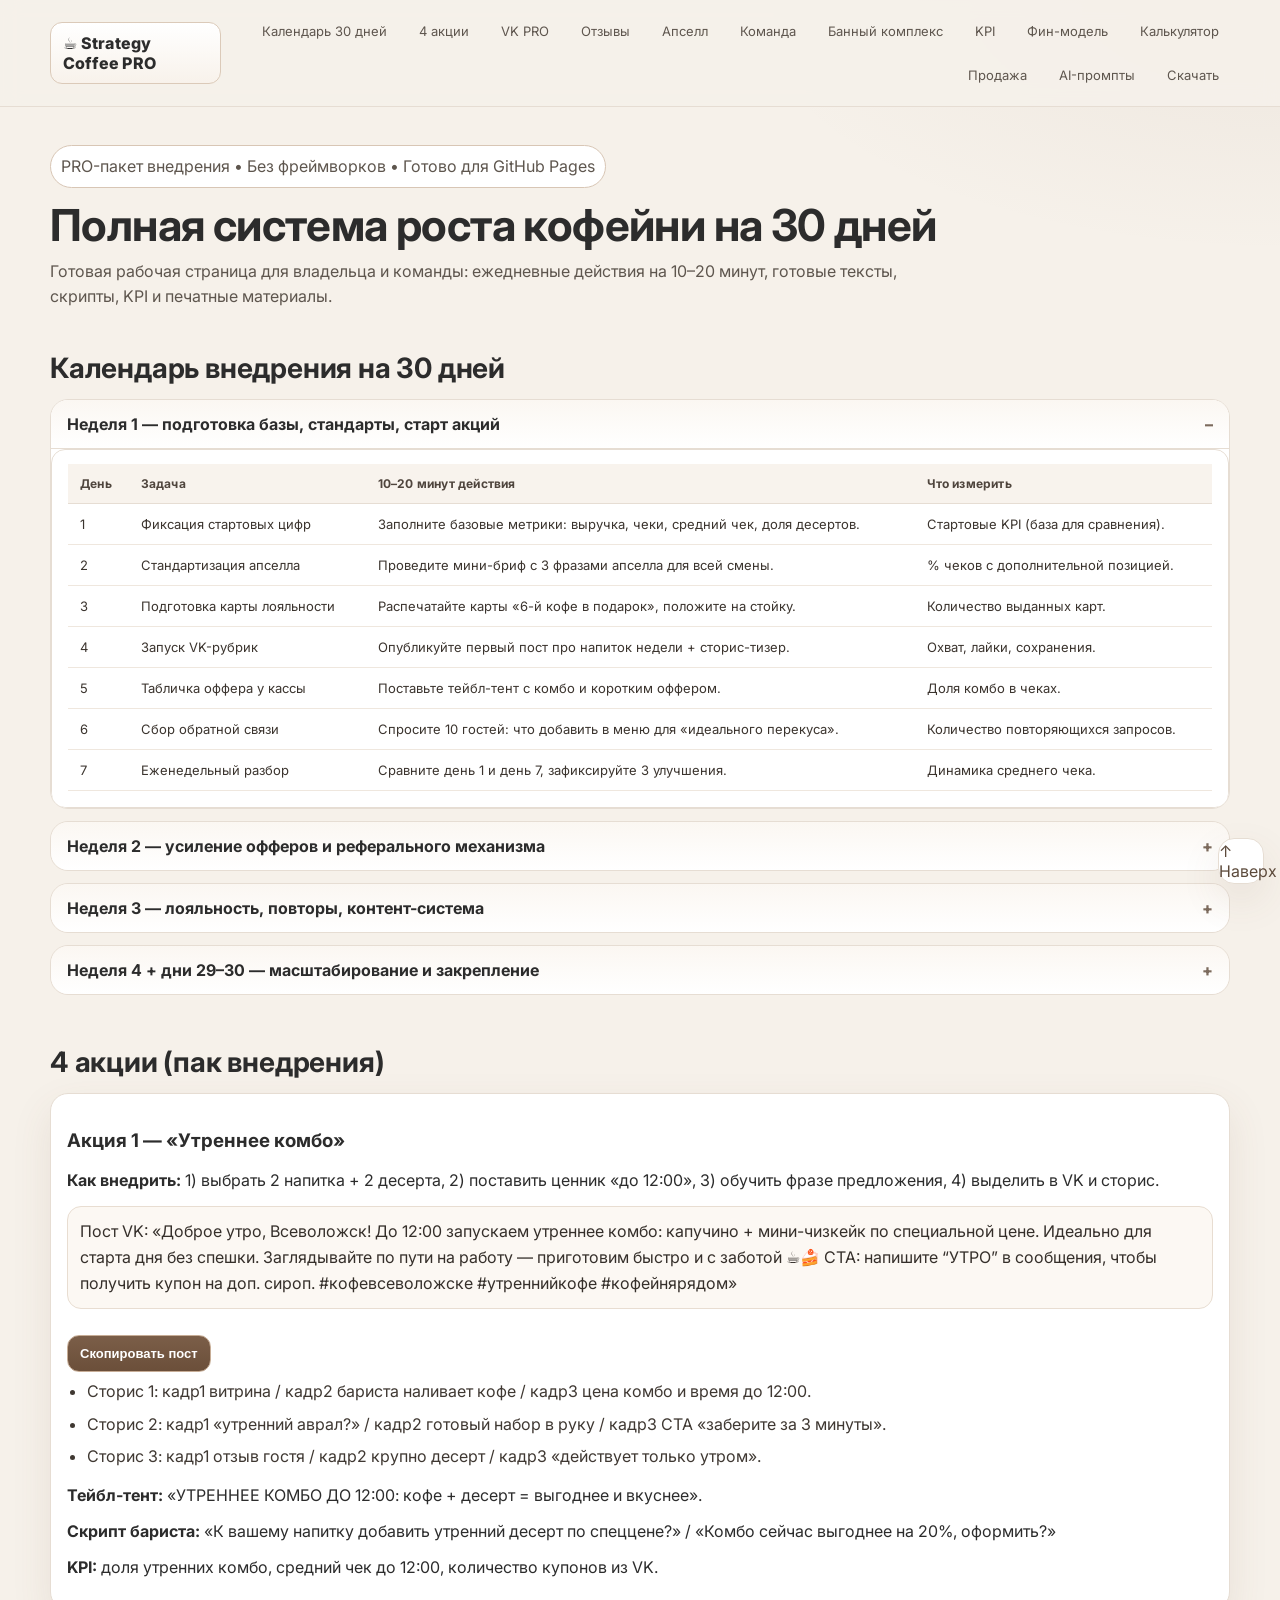
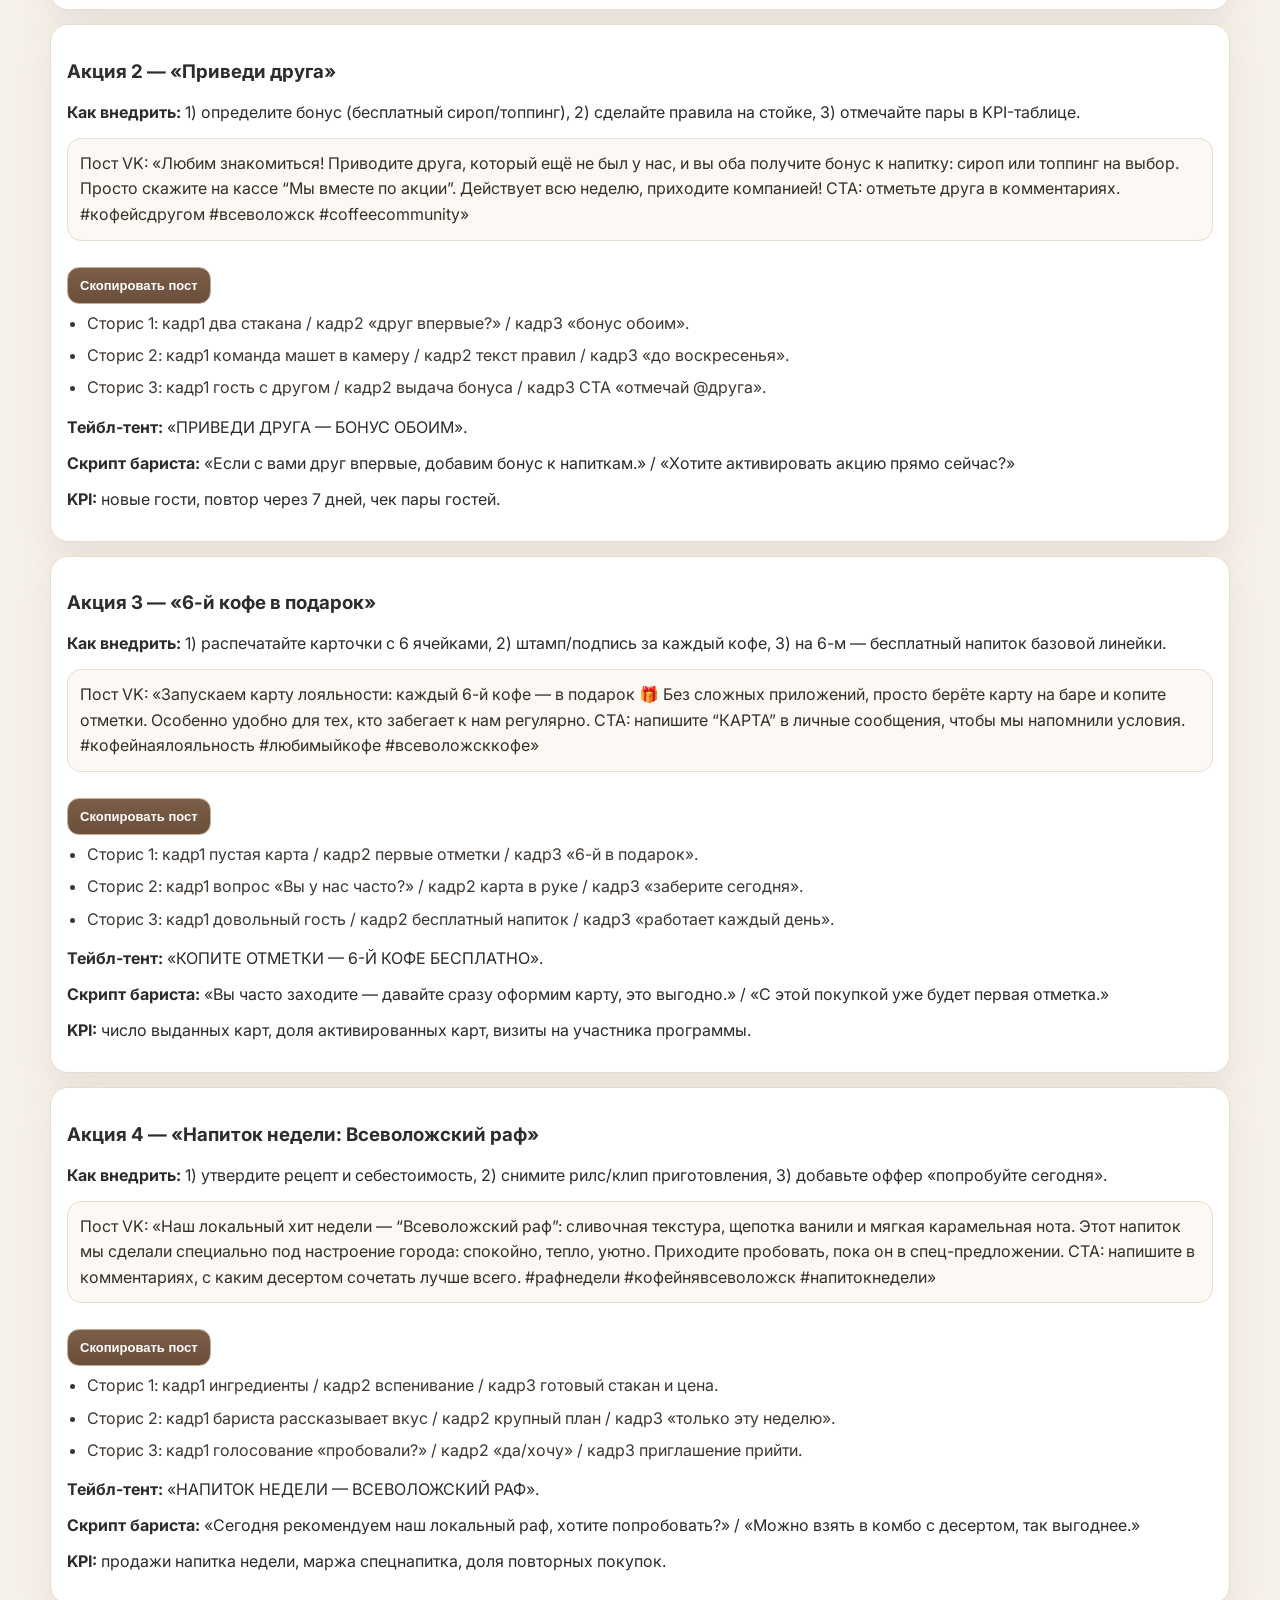
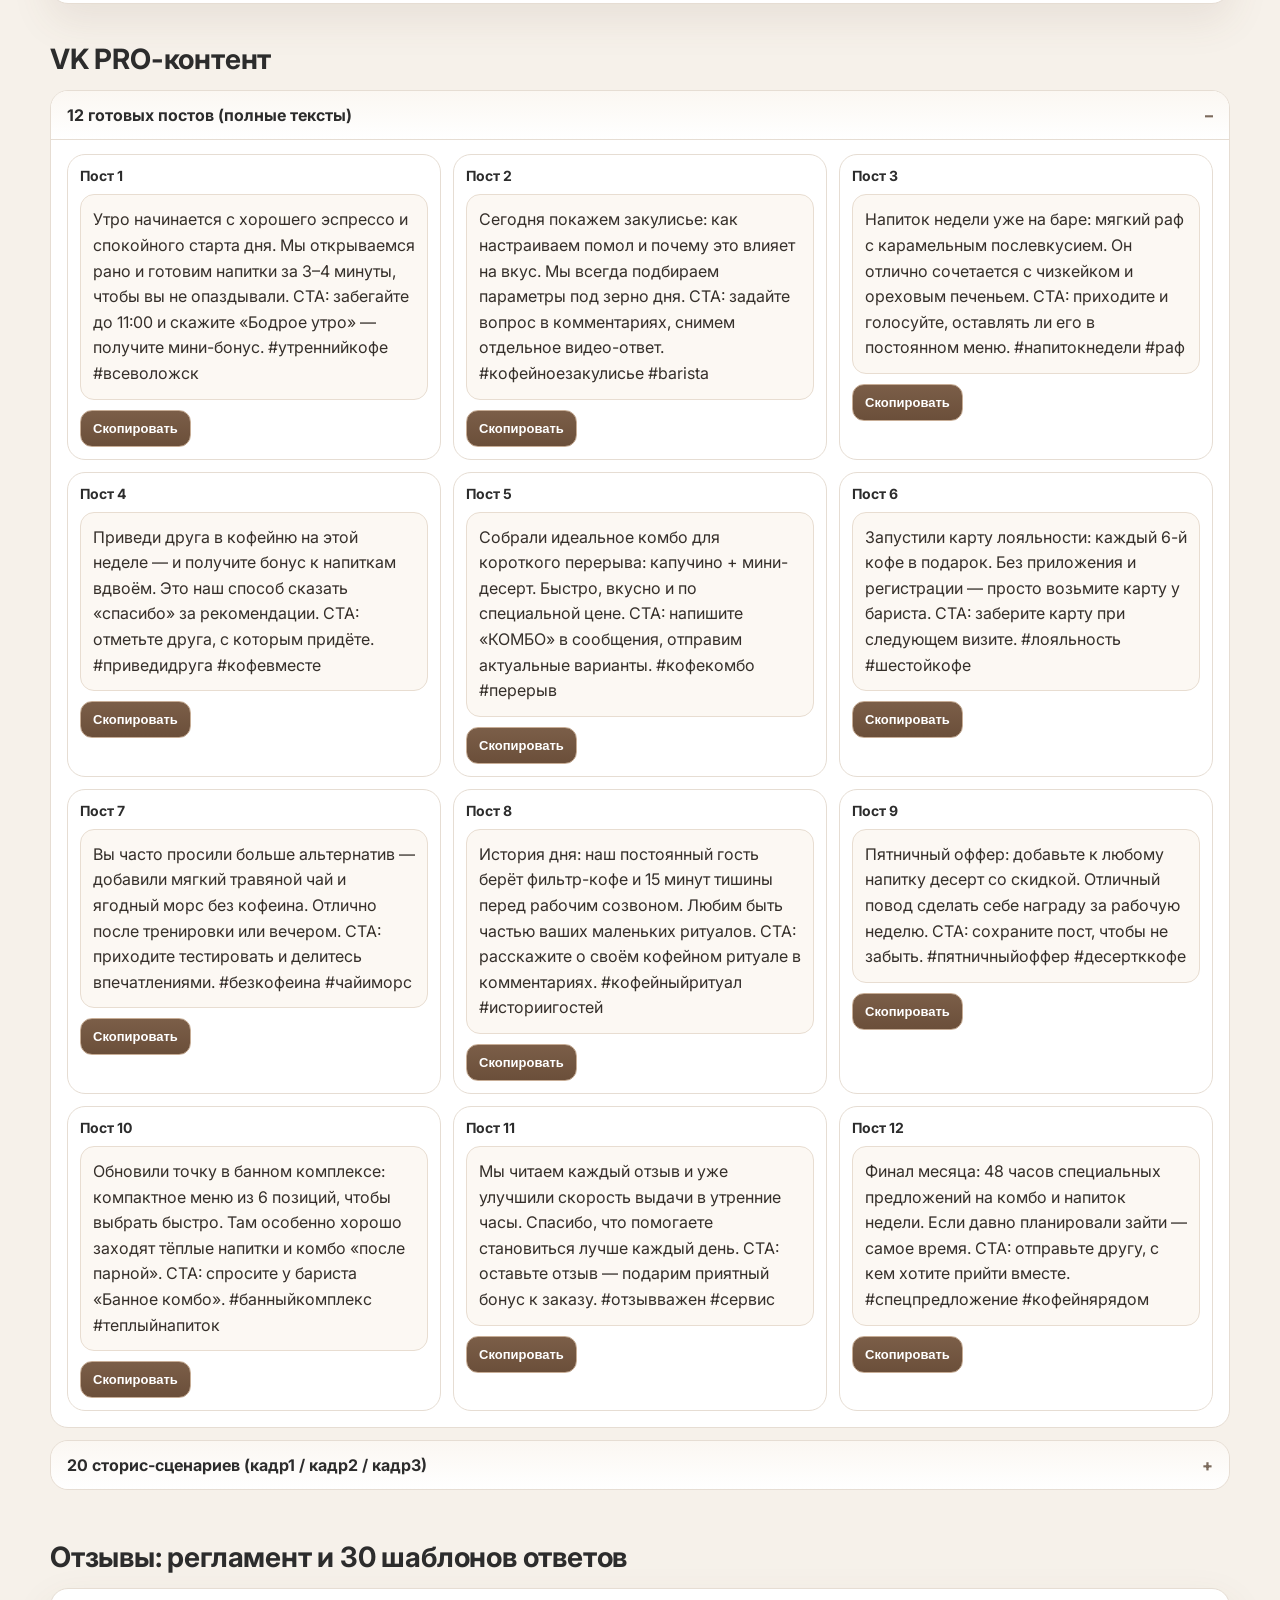
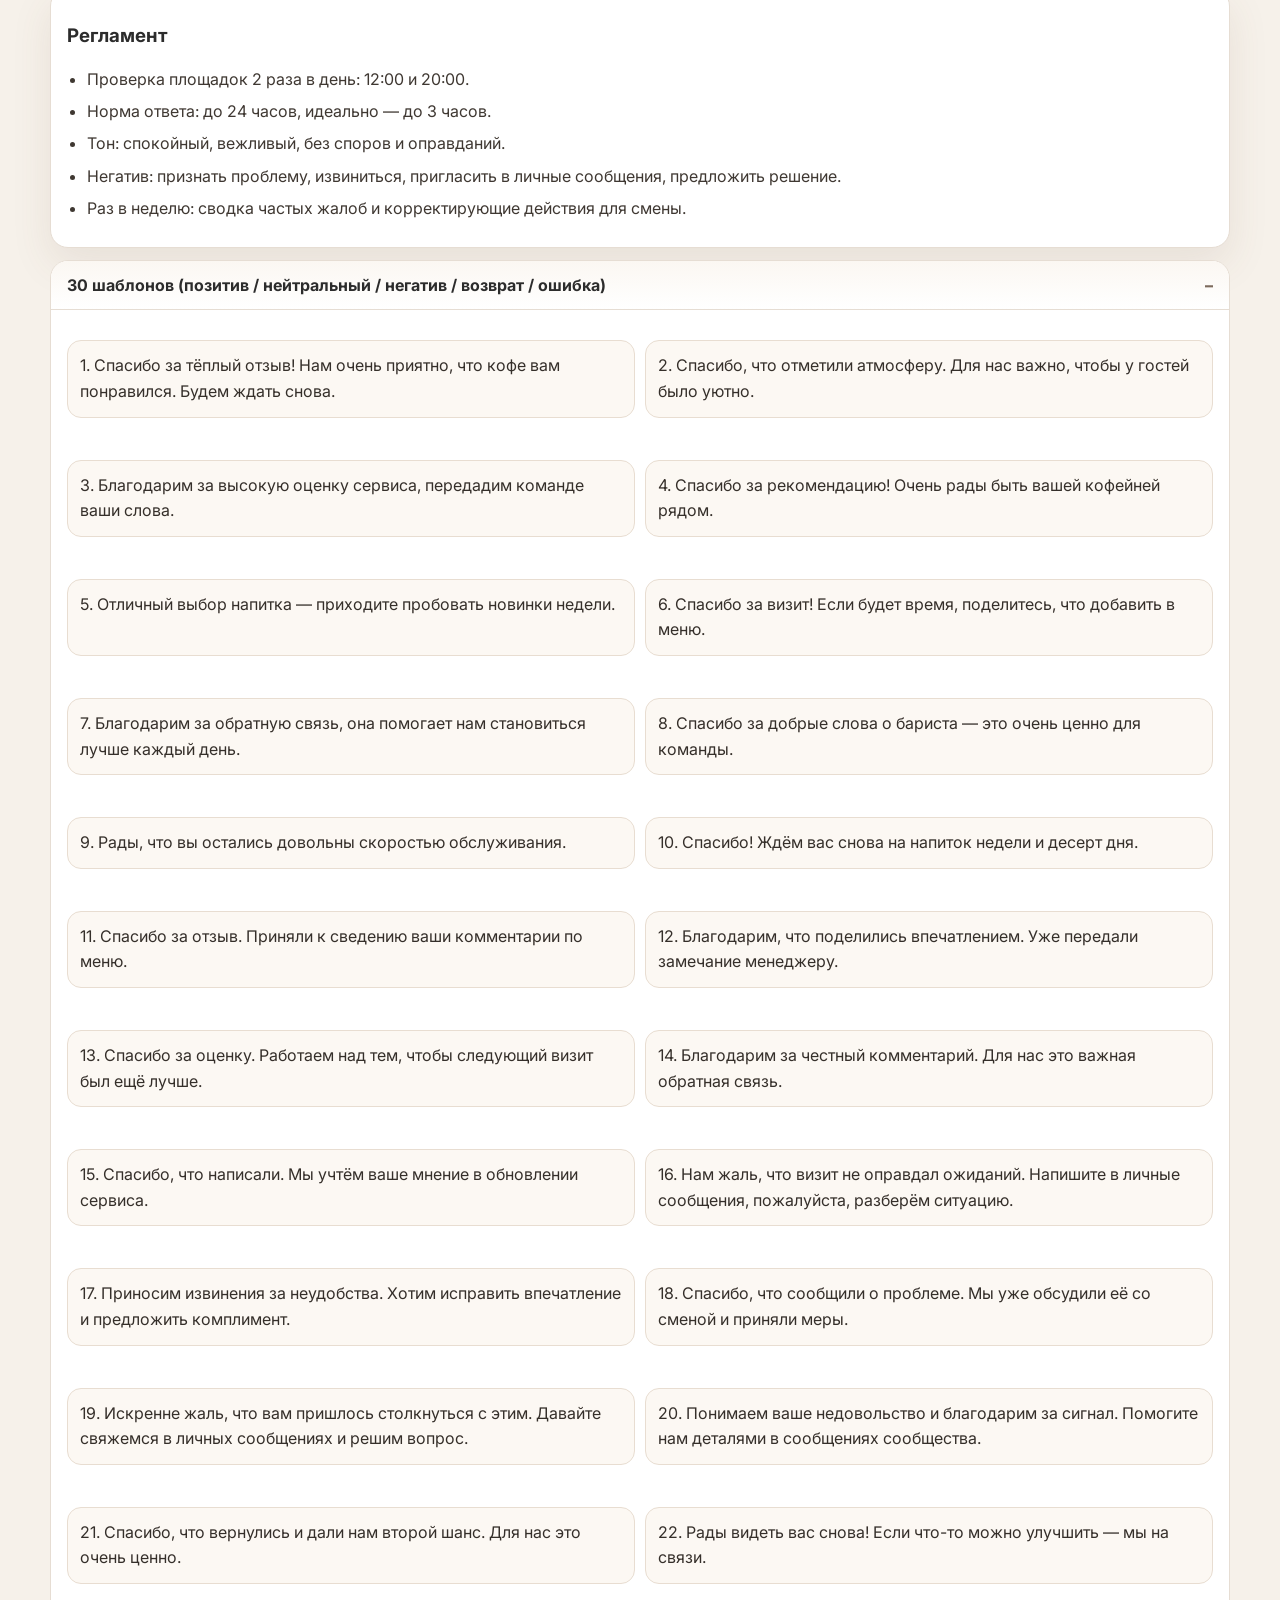
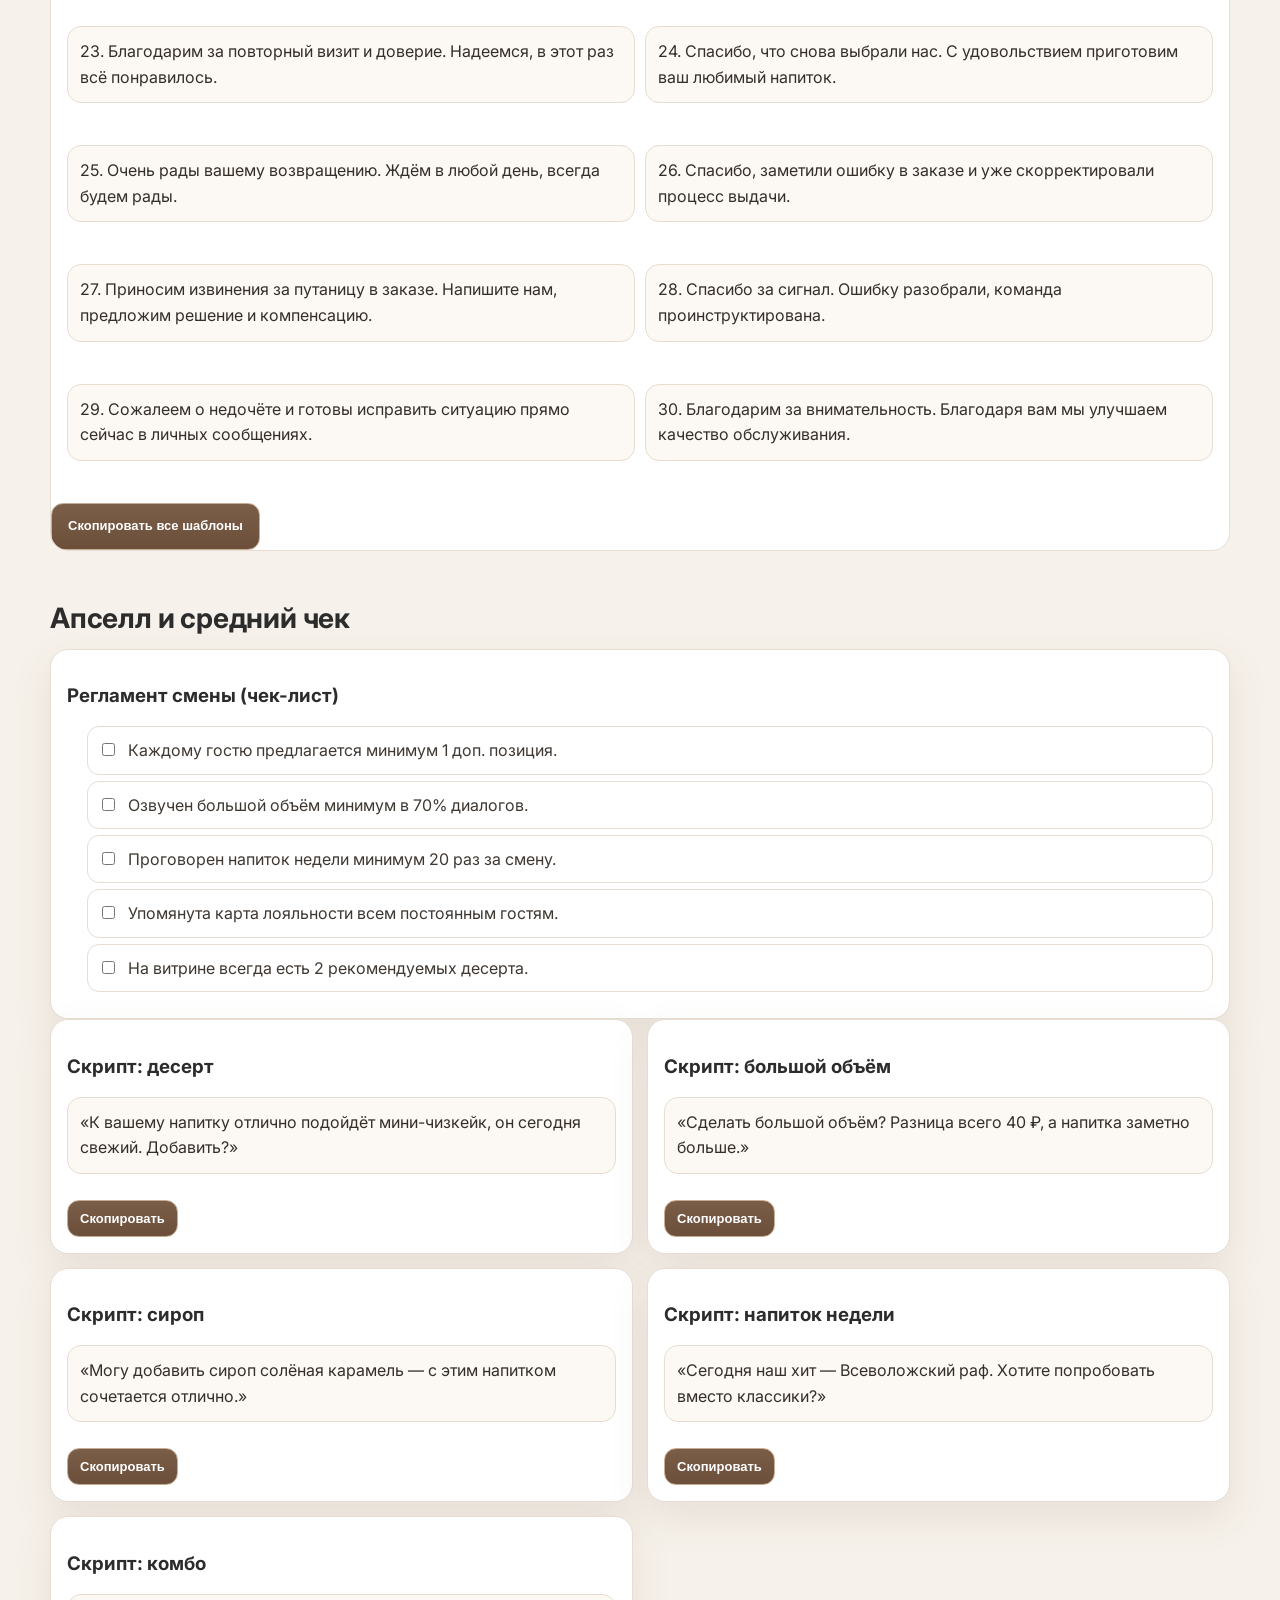
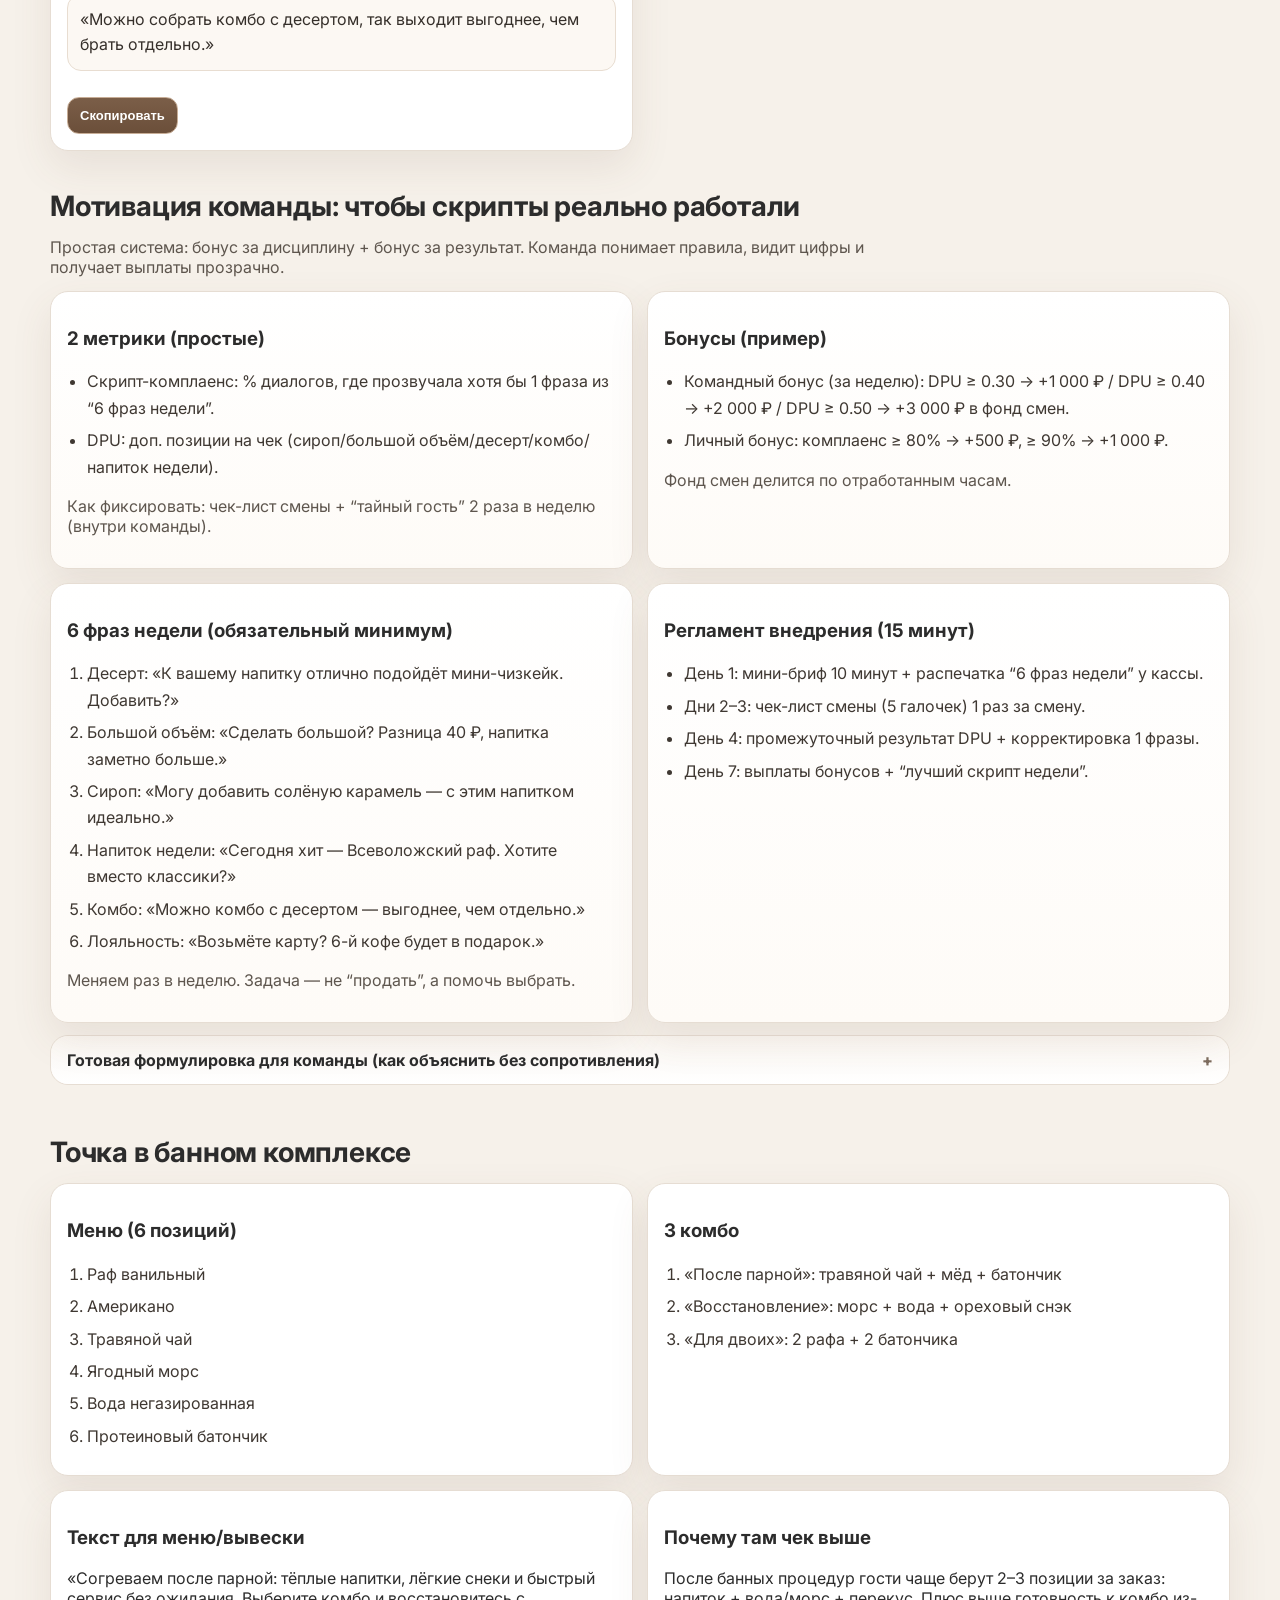
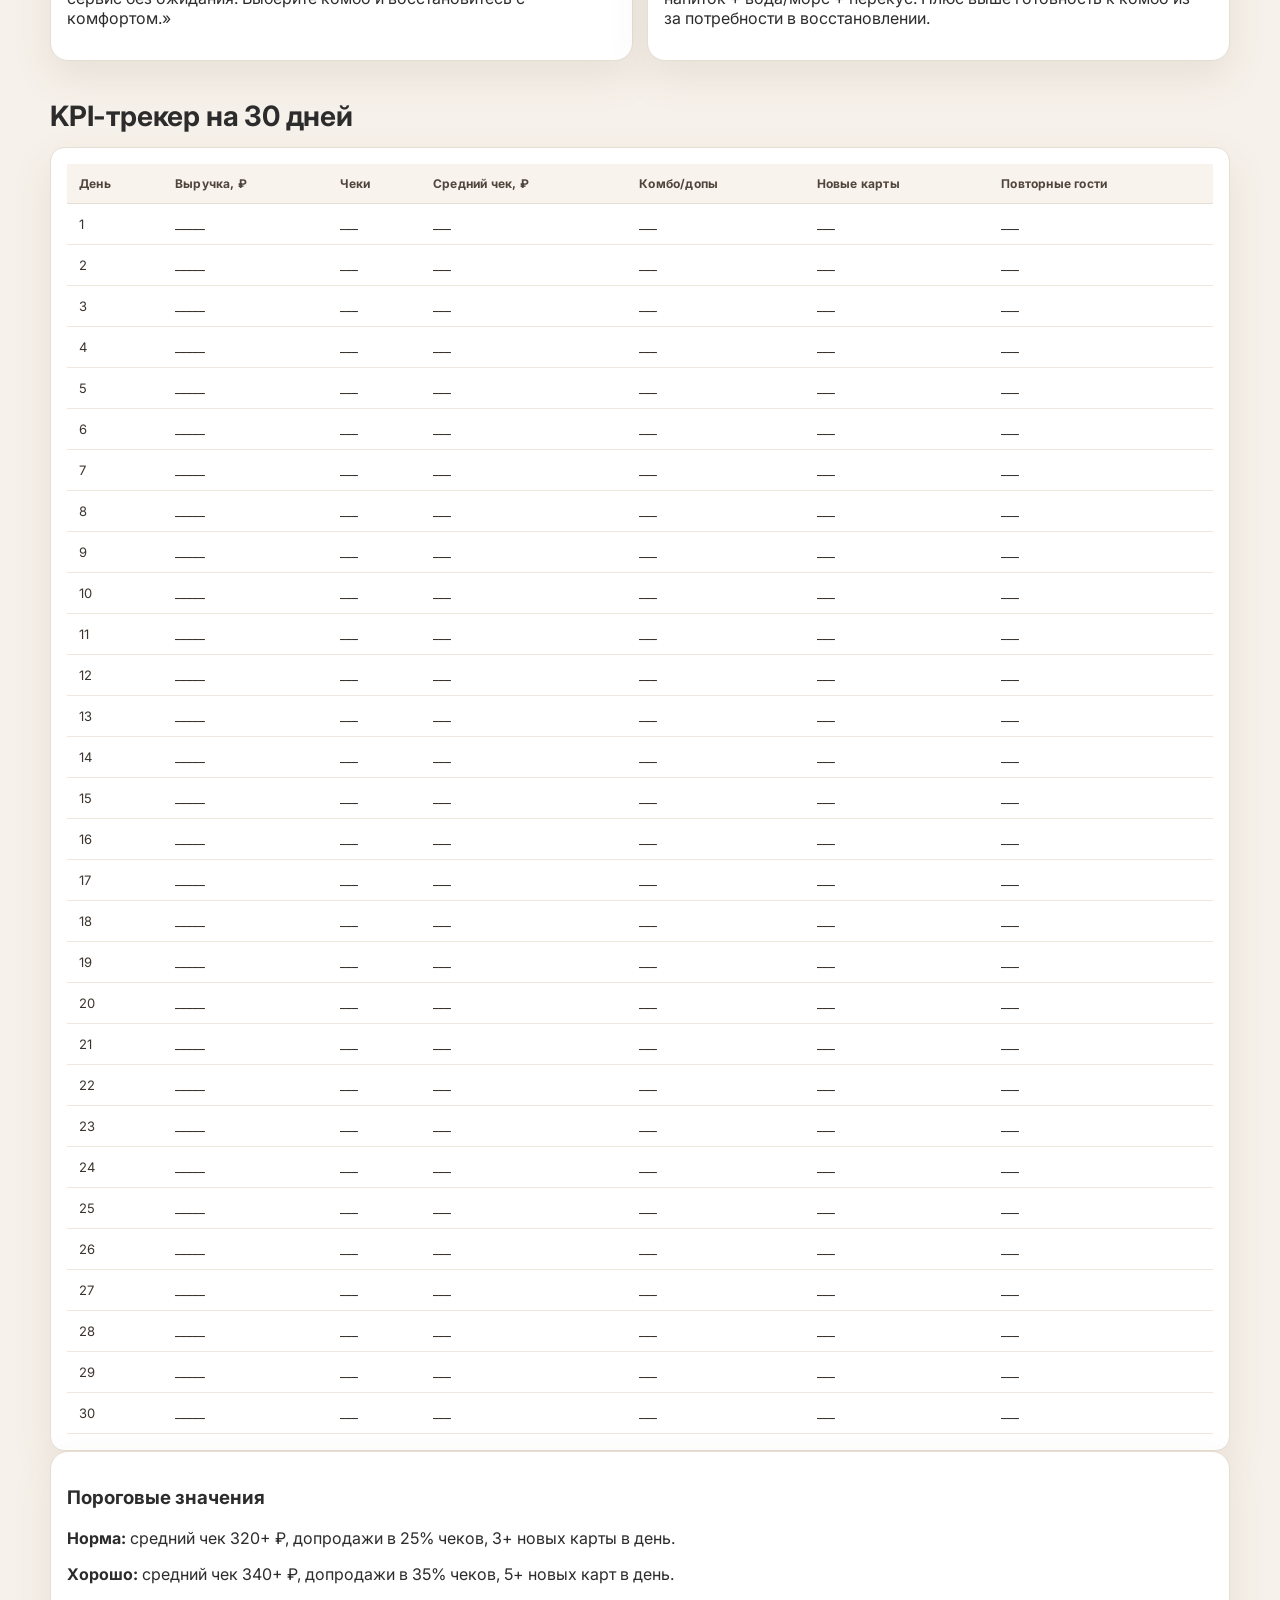
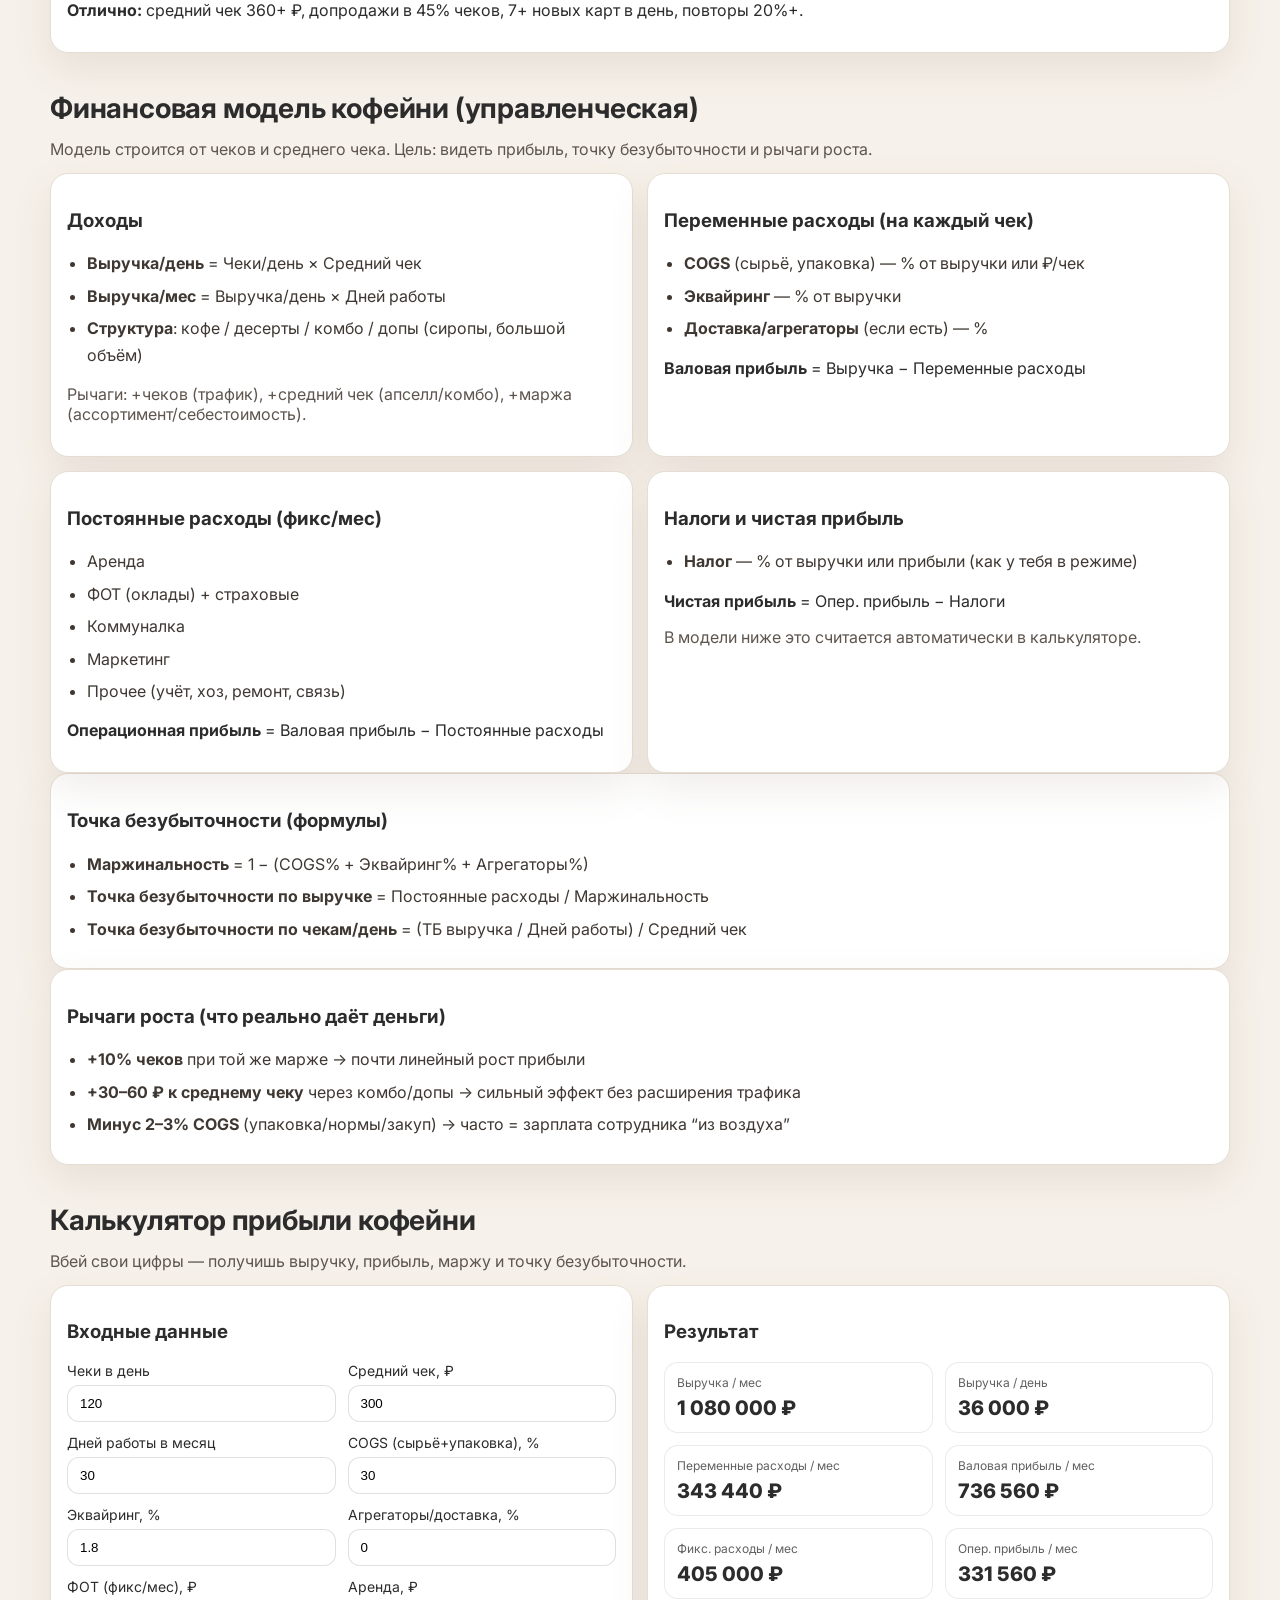
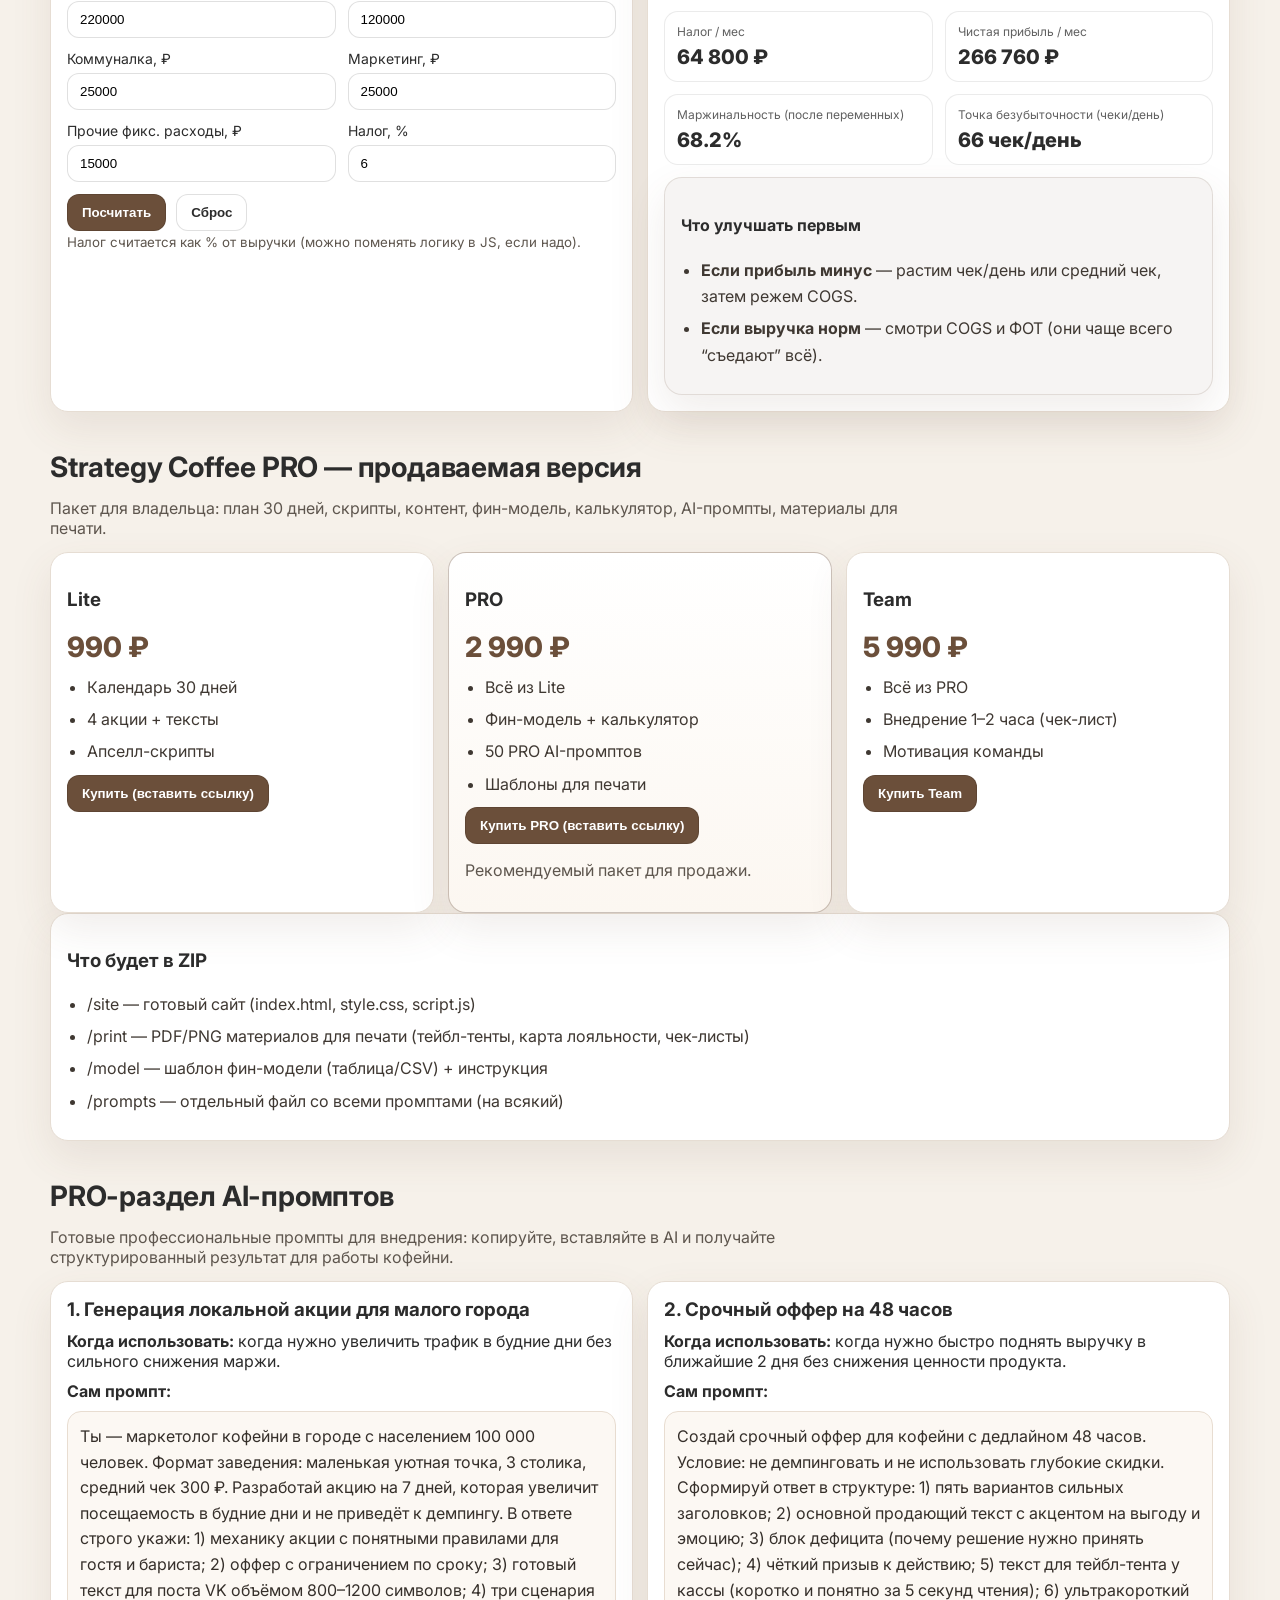
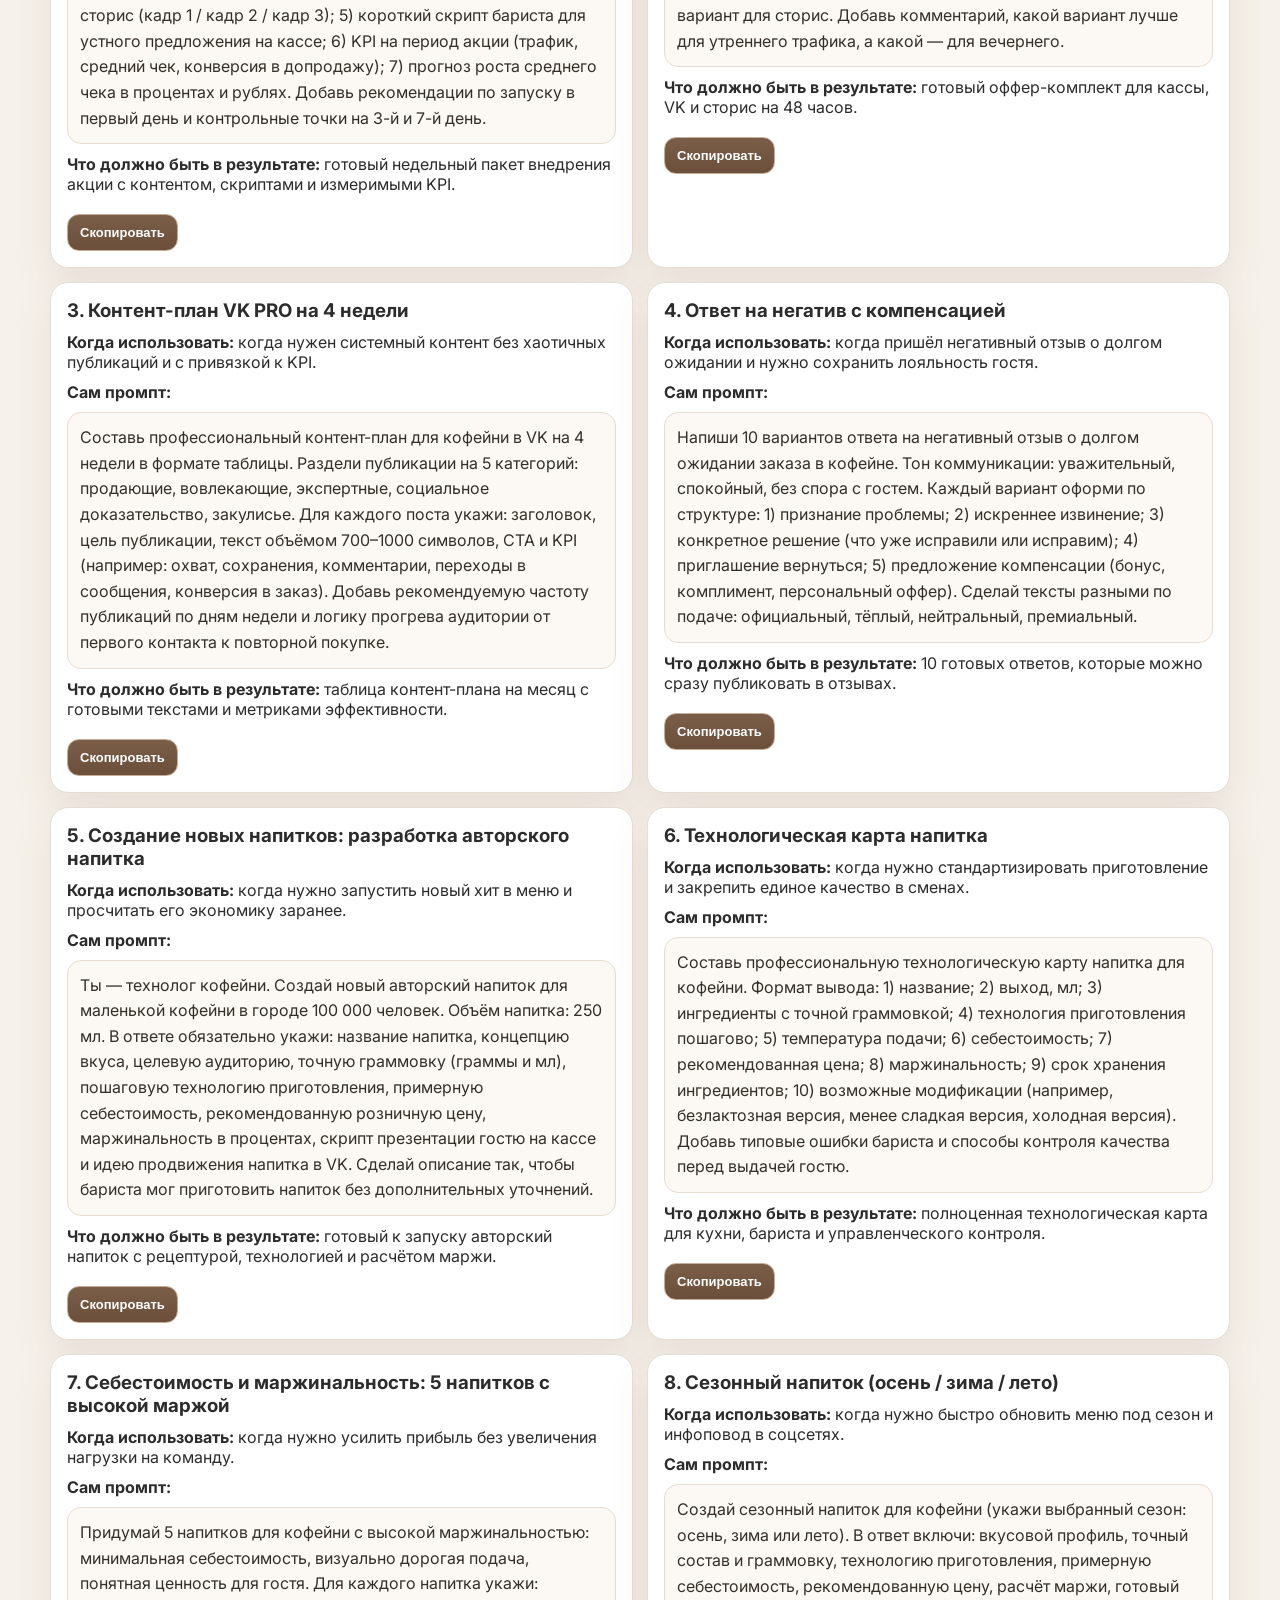
==== commit 451355ec: "Добавить секцию мотивации команды и обновить копирование" ====
--- a/index.html
+++ b/index.html
@@ -21,6 +21,7 @@
         <a href="#vk-pro">VK PRO</a>
         <a href="#reviews">Отзывы</a>
         <a href="#upsell">Апселл</a>
+        <a href="#team">Команда</a>
         <a href="#banya">Банный комплекс</a>
         <a href="#kpi">KPI</a>
         <a href="#finance">Фин-модель</a>
@@ -280,6 +281,64 @@
       </div>
     </section>
 
+
+
+    <section id="team" class="section">
+      <h2>Мотивация команды: чтобы скрипты реально работали</h2>
+      <p class="section-lead">Простая система: бонус за дисциплину + бонус за результат. Команда понимает правила, видит цифры и получает выплаты прозрачно.</p>
+
+      <div class="cards cols-2">
+        <article class="card">
+          <h3>2 метрики (простые)</h3>
+          <ul>
+            <li>Скрипт-комплаенс: % диалогов, где прозвучала хотя бы 1 фраза из “6 фраз недели”.</li>
+            <li>DPU: доп. позиции на чек (сироп/большой объём/десерт/комбо/напиток недели).</li>
+          </ul>
+          <p class="muted">Как фиксировать: чек-лист смены + “тайный гость” 2 раза в неделю (внутри команды).</p>
+        </article>
+
+        <article class="card">
+          <h3>Бонусы (пример)</h3>
+          <ul>
+            <li>Командный бонус (за неделю): DPU ≥ 0.30 → +1 000 ₽ / DPU ≥ 0.40 → +2 000 ₽ / DPU ≥ 0.50 → +3 000 ₽ в фонд смен.</li>
+            <li>Личный бонус: комплаенс ≥ 80% → +500 ₽, ≥ 90% → +1 000 ₽.</li>
+          </ul>
+          <p class="muted">Фонд смен делится по отработанным часам.</p>
+        </article>
+
+        <article class="card">
+          <h3>6 фраз недели (обязательный минимум)</h3>
+          <ol>
+            <li>Десерт: «К вашему напитку отлично подойдёт мини-чизкейк. Добавить?»</li>
+            <li>Большой объём: «Сделать большой? Разница 40 ₽, напитка заметно больше.»</li>
+            <li>Сироп: «Могу добавить солёную карамель — с этим напитком идеально.»</li>
+            <li>Напиток недели: «Сегодня хит — Всеволожский раф. Хотите вместо классики?»</li>
+            <li>Комбо: «Можно комбо с десертом — выгоднее, чем отдельно.»</li>
+            <li>Лояльность: «Возьмёте карту? 6-й кофе будет в подарок.»</li>
+          </ol>
+          <p class="muted">Меняем раз в неделю. Задача — не “продать”, а помочь выбрать.</p>
+        </article>
+
+        <article class="card">
+          <h3>Регламент внедрения (15 минут)</h3>
+          <ul>
+            <li>День 1: мини-бриф 10 минут + распечатка “6 фраз недели” у кассы.</li>
+            <li>Дни 2–3: чек-лист смены (5 галочек) 1 раз за смену.</li>
+            <li>День 4: промежуточный результат DPU + корректировка 1 фразы.</li>
+            <li>День 7: выплаты бонусов + “лучший скрипт недели”.</li>
+          </ul>
+        </article>
+      </div>
+
+      <details class="accordion">
+        <summary>Готовая формулировка для команды (как объяснить без сопротивления)</summary>
+        <div class="card">
+          <p id="teamCopyBlock" class="copy-block">Скрипты — это не “впаривание”. Это стандарт сервиса: помочь гостю выбрать и напомнить о выгодных вариантах. Мы платим не за слова, а за дисциплину и результат. Если команда делает минимум (6 фраз недели) — получаем бонус. Если ещё растёт DPU — бонус выше. Всё прозрачно, без давления.</p>
+          <button class="copy-btn" data-copy-target="#teamCopyBlock">Скопировать</button>
+        </div>
+      </details>
+    </section>
+
     <section id="banya" class="section">
       <h2>Точка в банном комплексе</h2>
       <div class="cards cols-2">
--- a/style.css
+++ b/style.css
@@ -135,6 +135,12 @@
 .to-top:hover{ background:#faf5ef; }
 
 .section-lead{margin:0 0 14px;color:var(--muted);max-width:860px;}
+.card ul,
+.card ol{margin:0 0 10px;padding-left:20px;line-height:1.65;color:#3f3832;}
+.card li{margin:6px 0;}
+
+#team .card{background:linear-gradient(180deg,#fff,#fefbf7);}
+#team .accordion .card{box-shadow:none;border-color:#eadfce;}
 .prompt-pro-grid{display:grid;grid-template-columns:repeat(2,minmax(0,1fr));gap:14px;}
 .prompt-pro-card h3{margin:0 0 10px;}
 .prompt-pro-card p{margin:0 0 10px;}
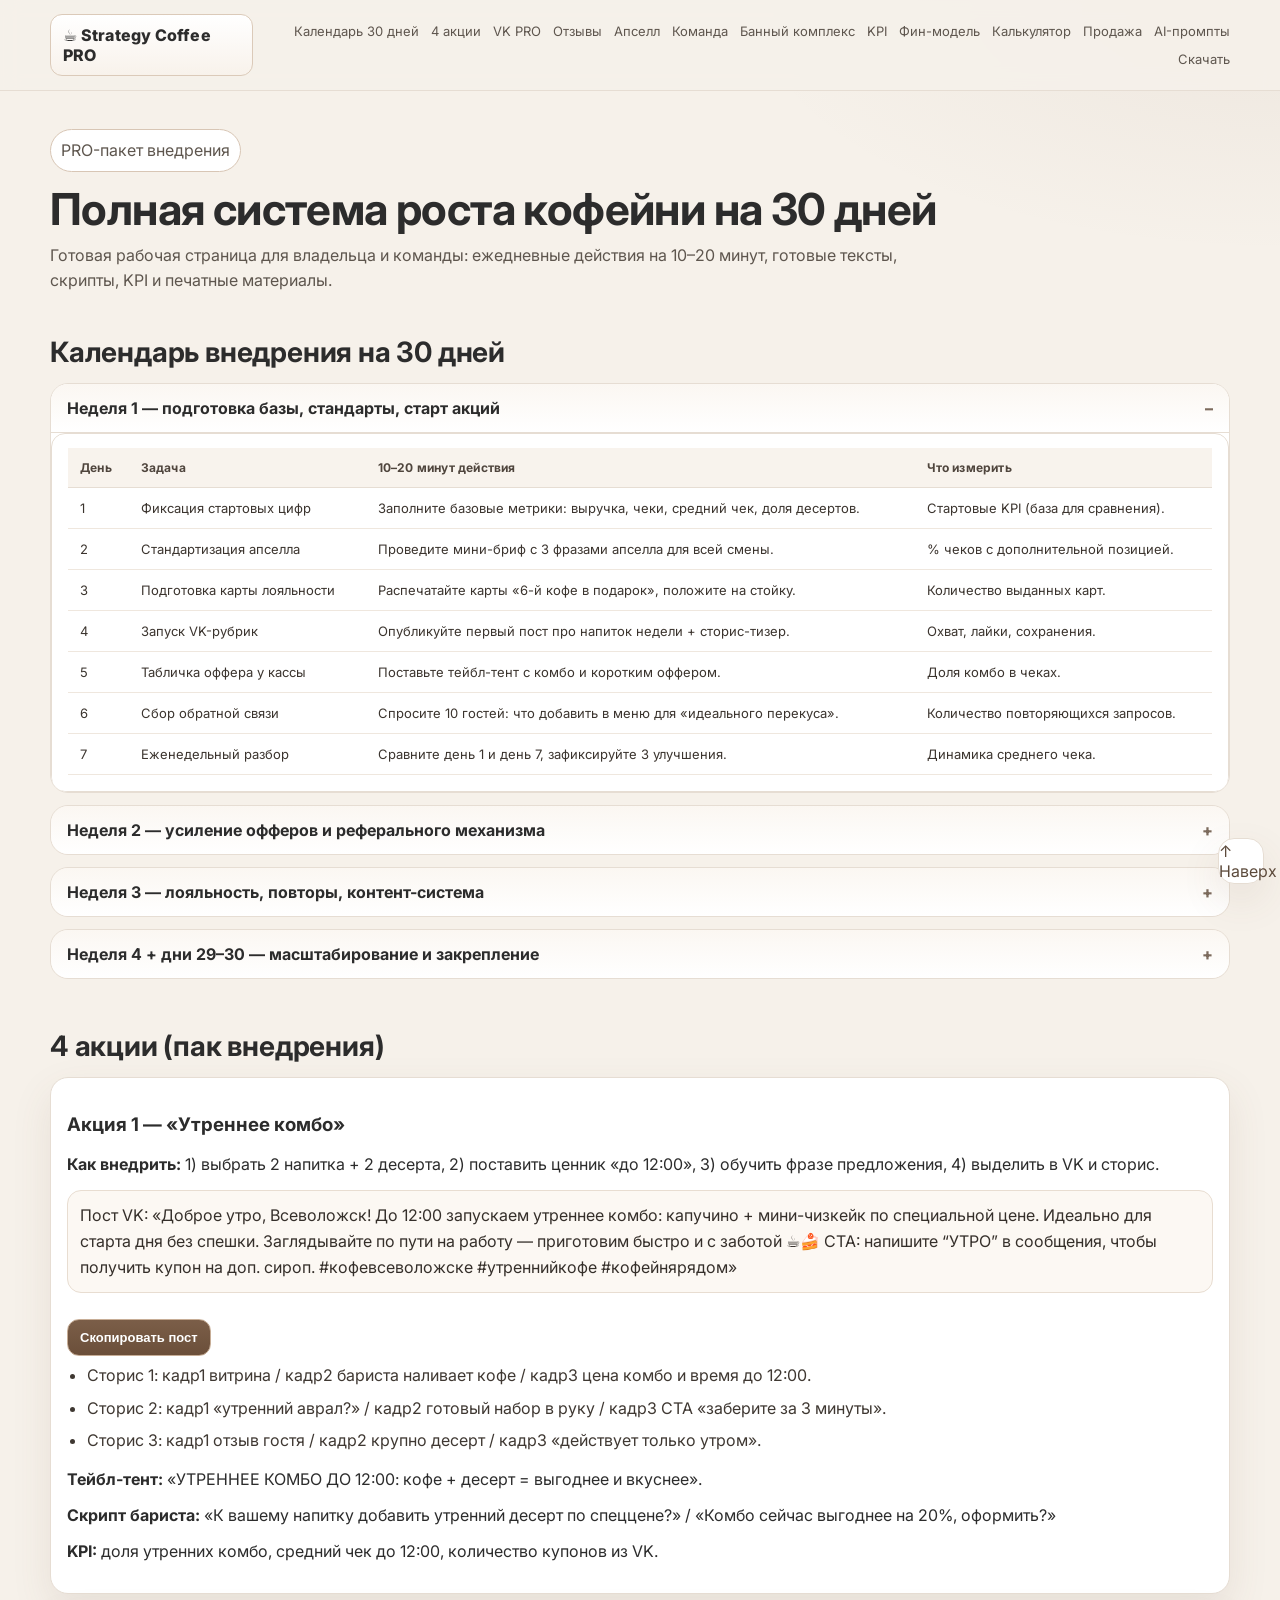
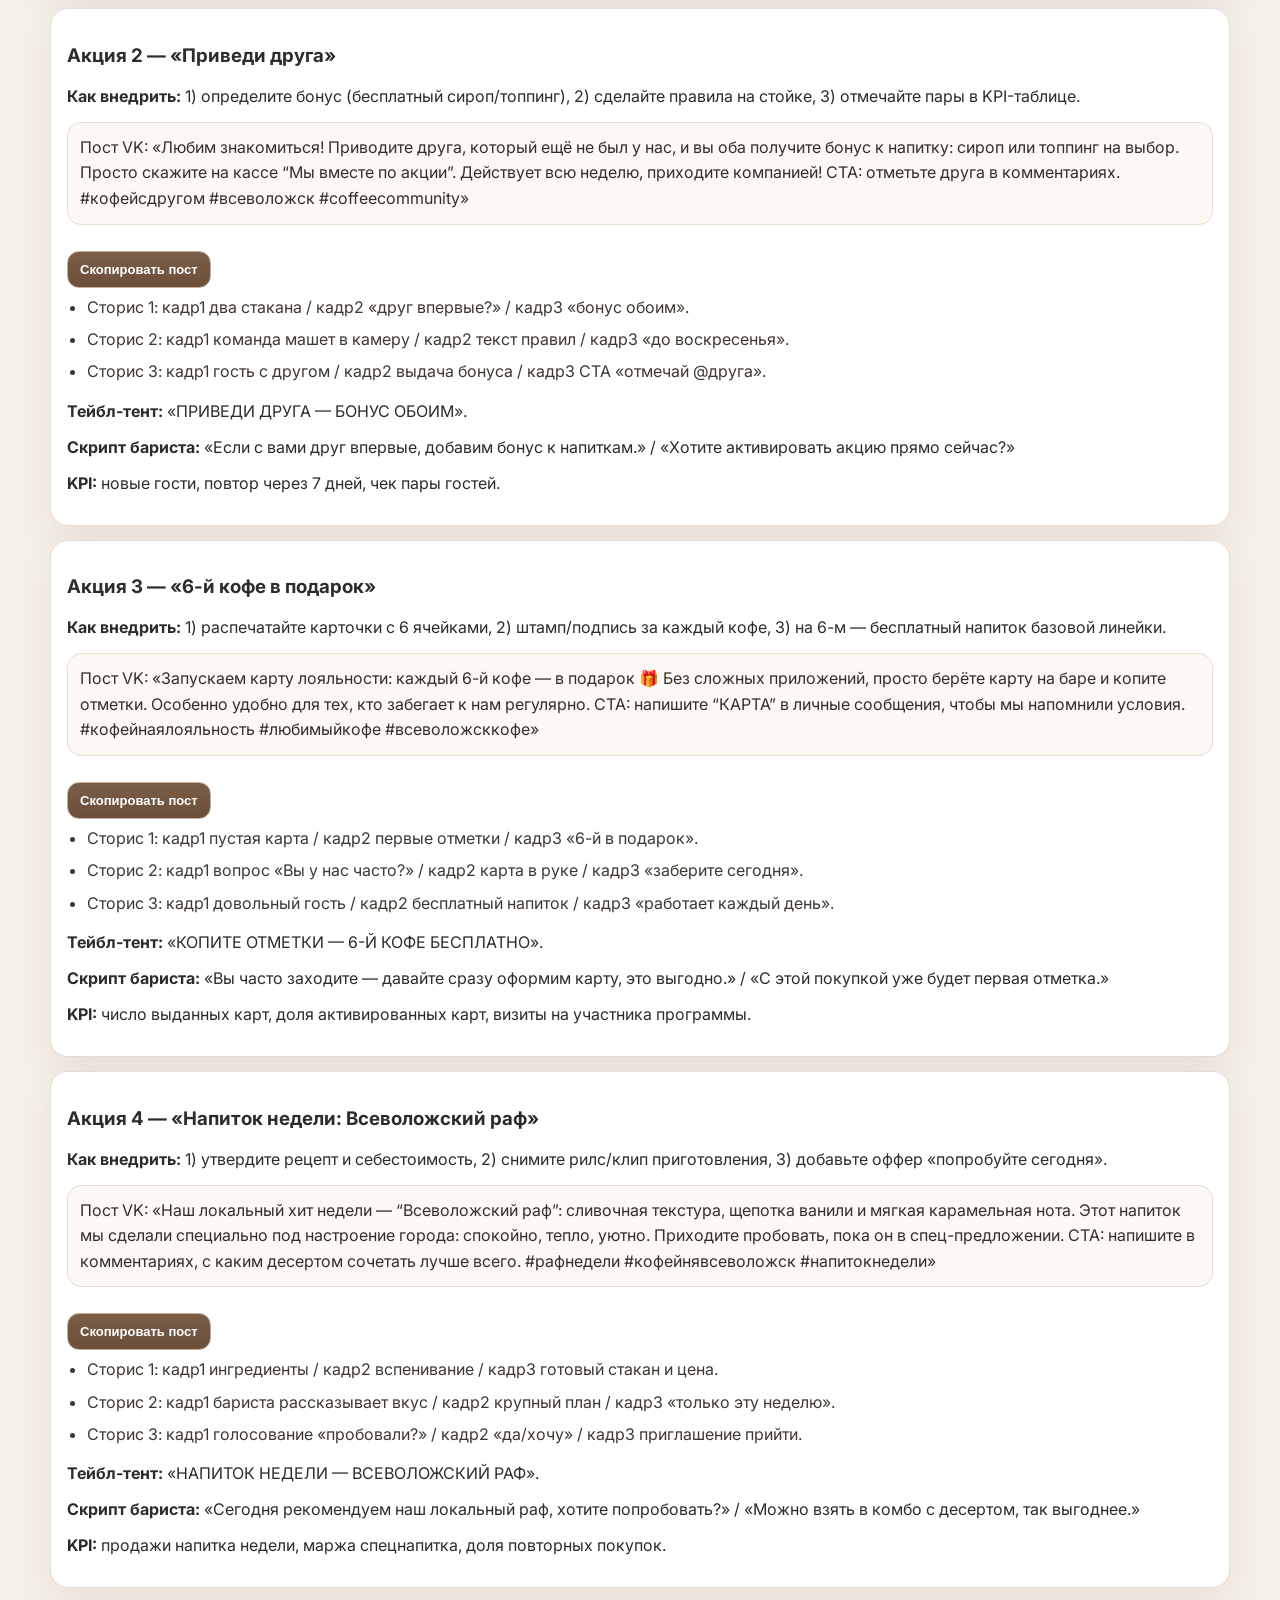
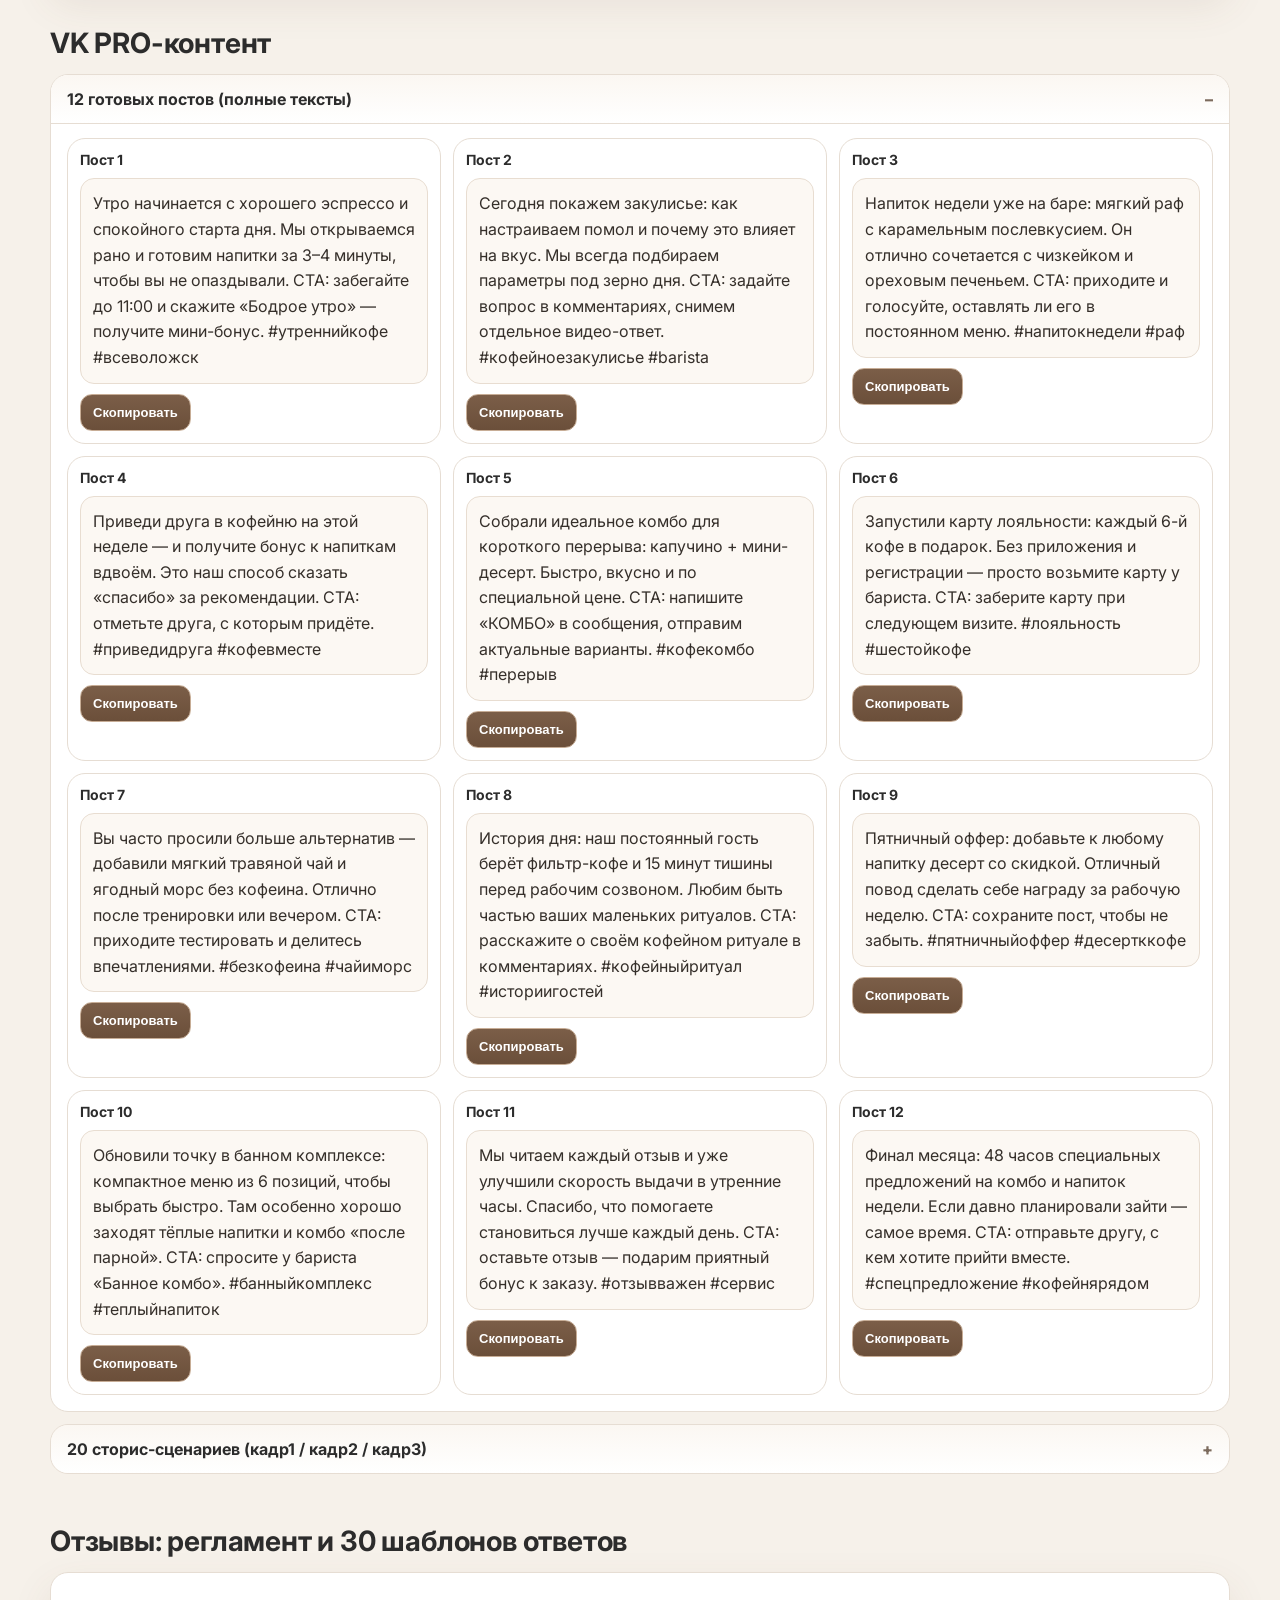
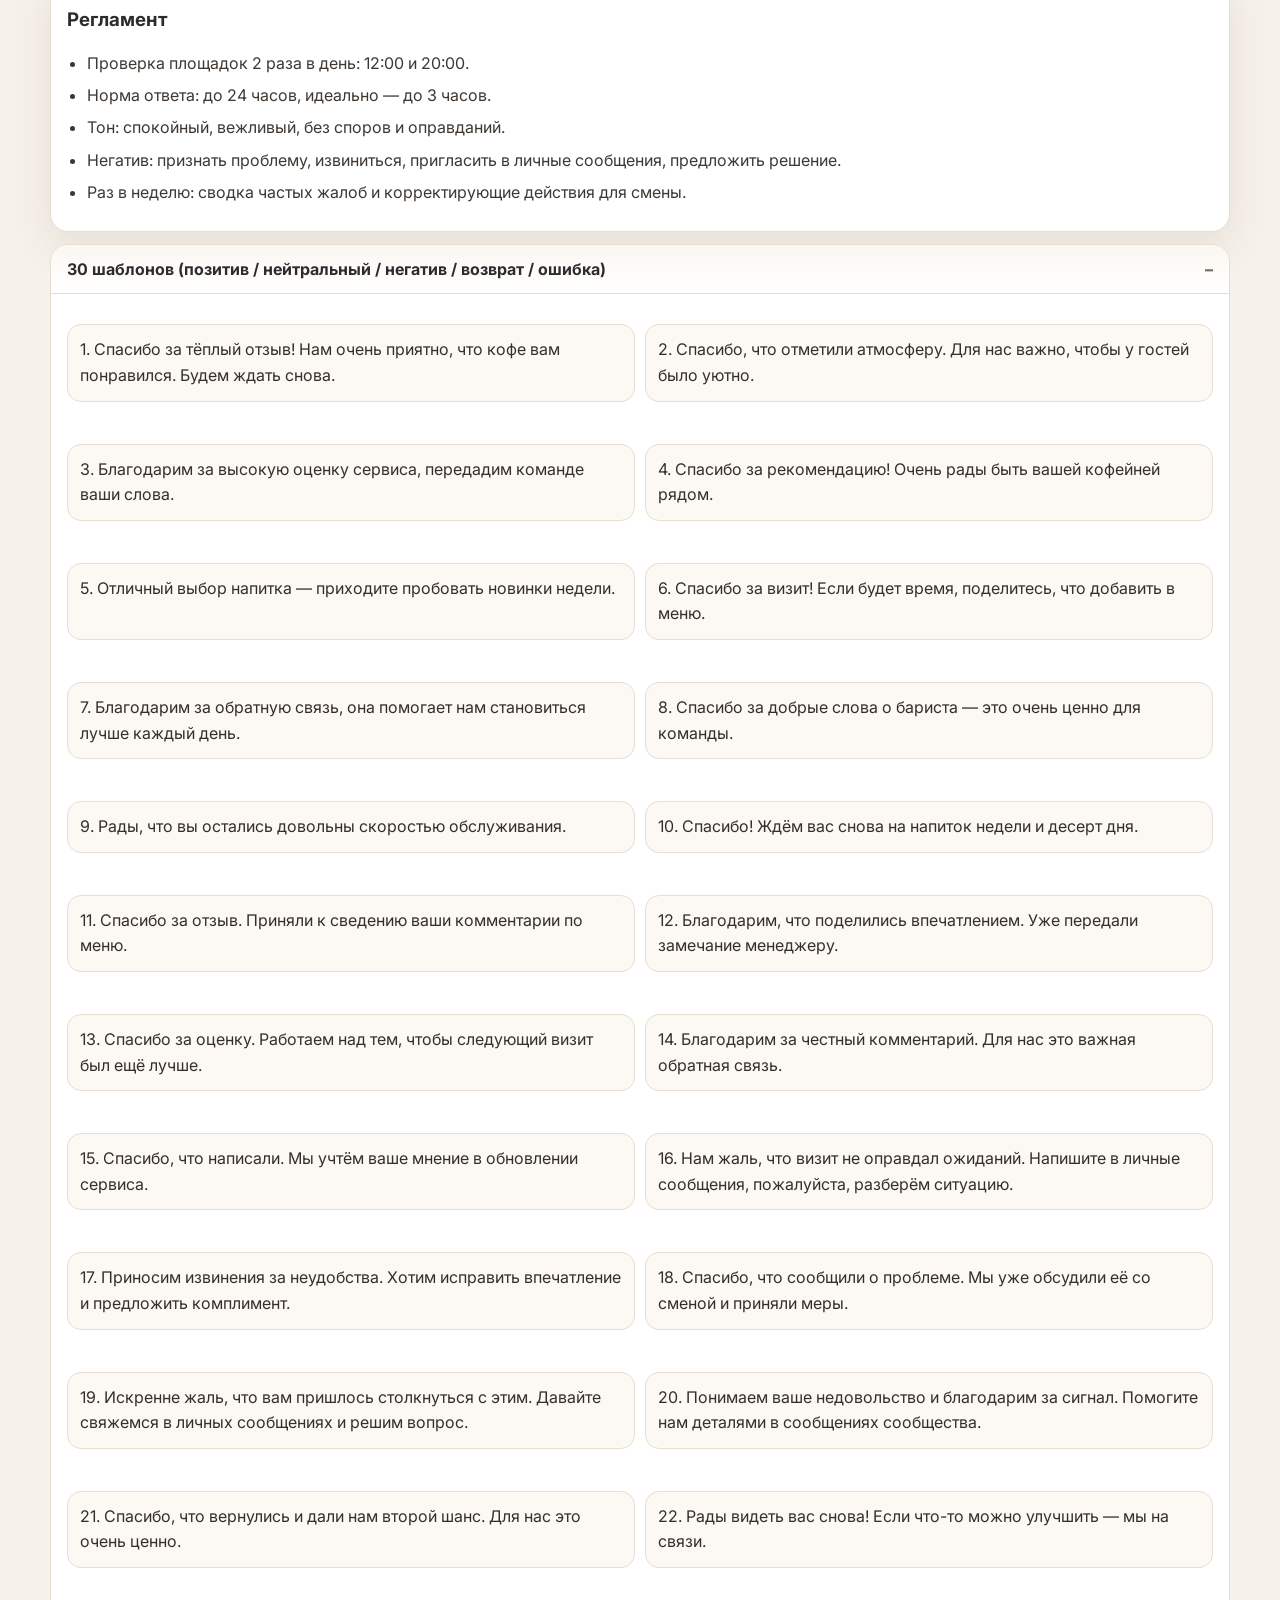
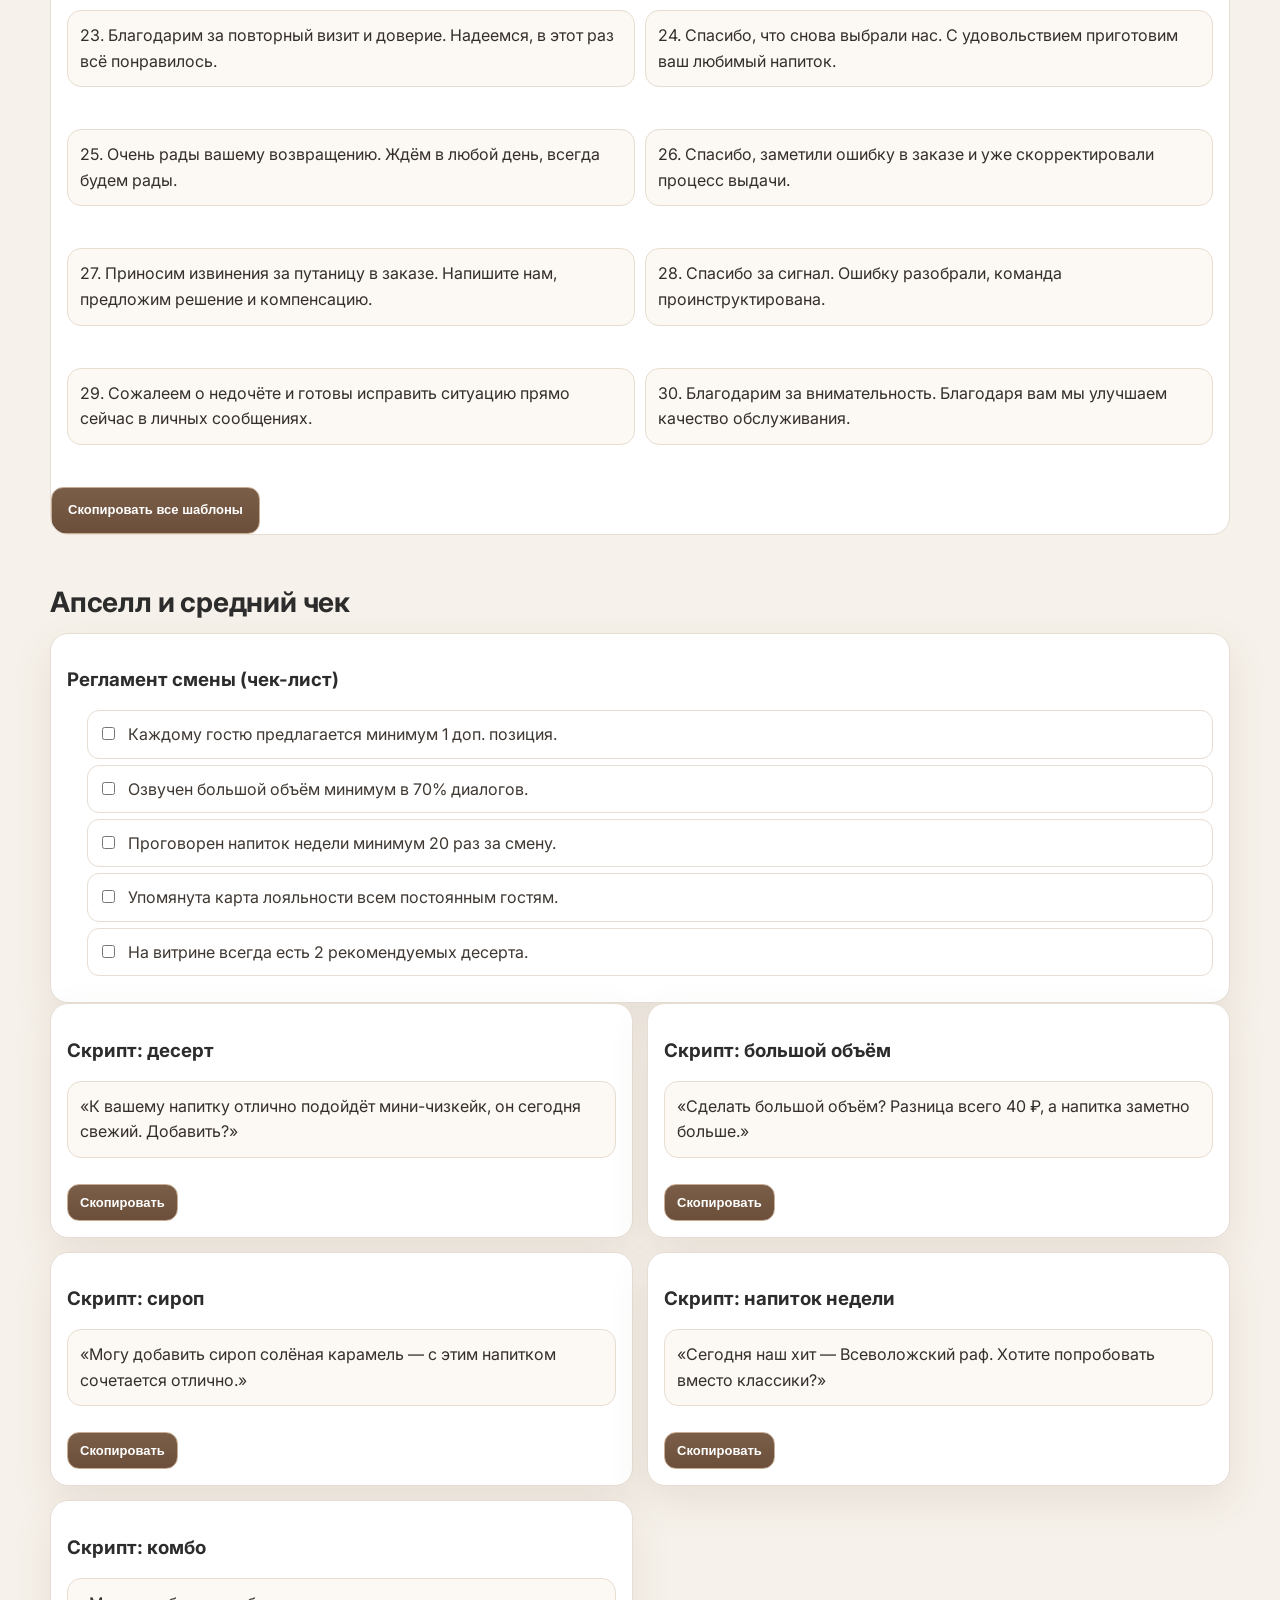
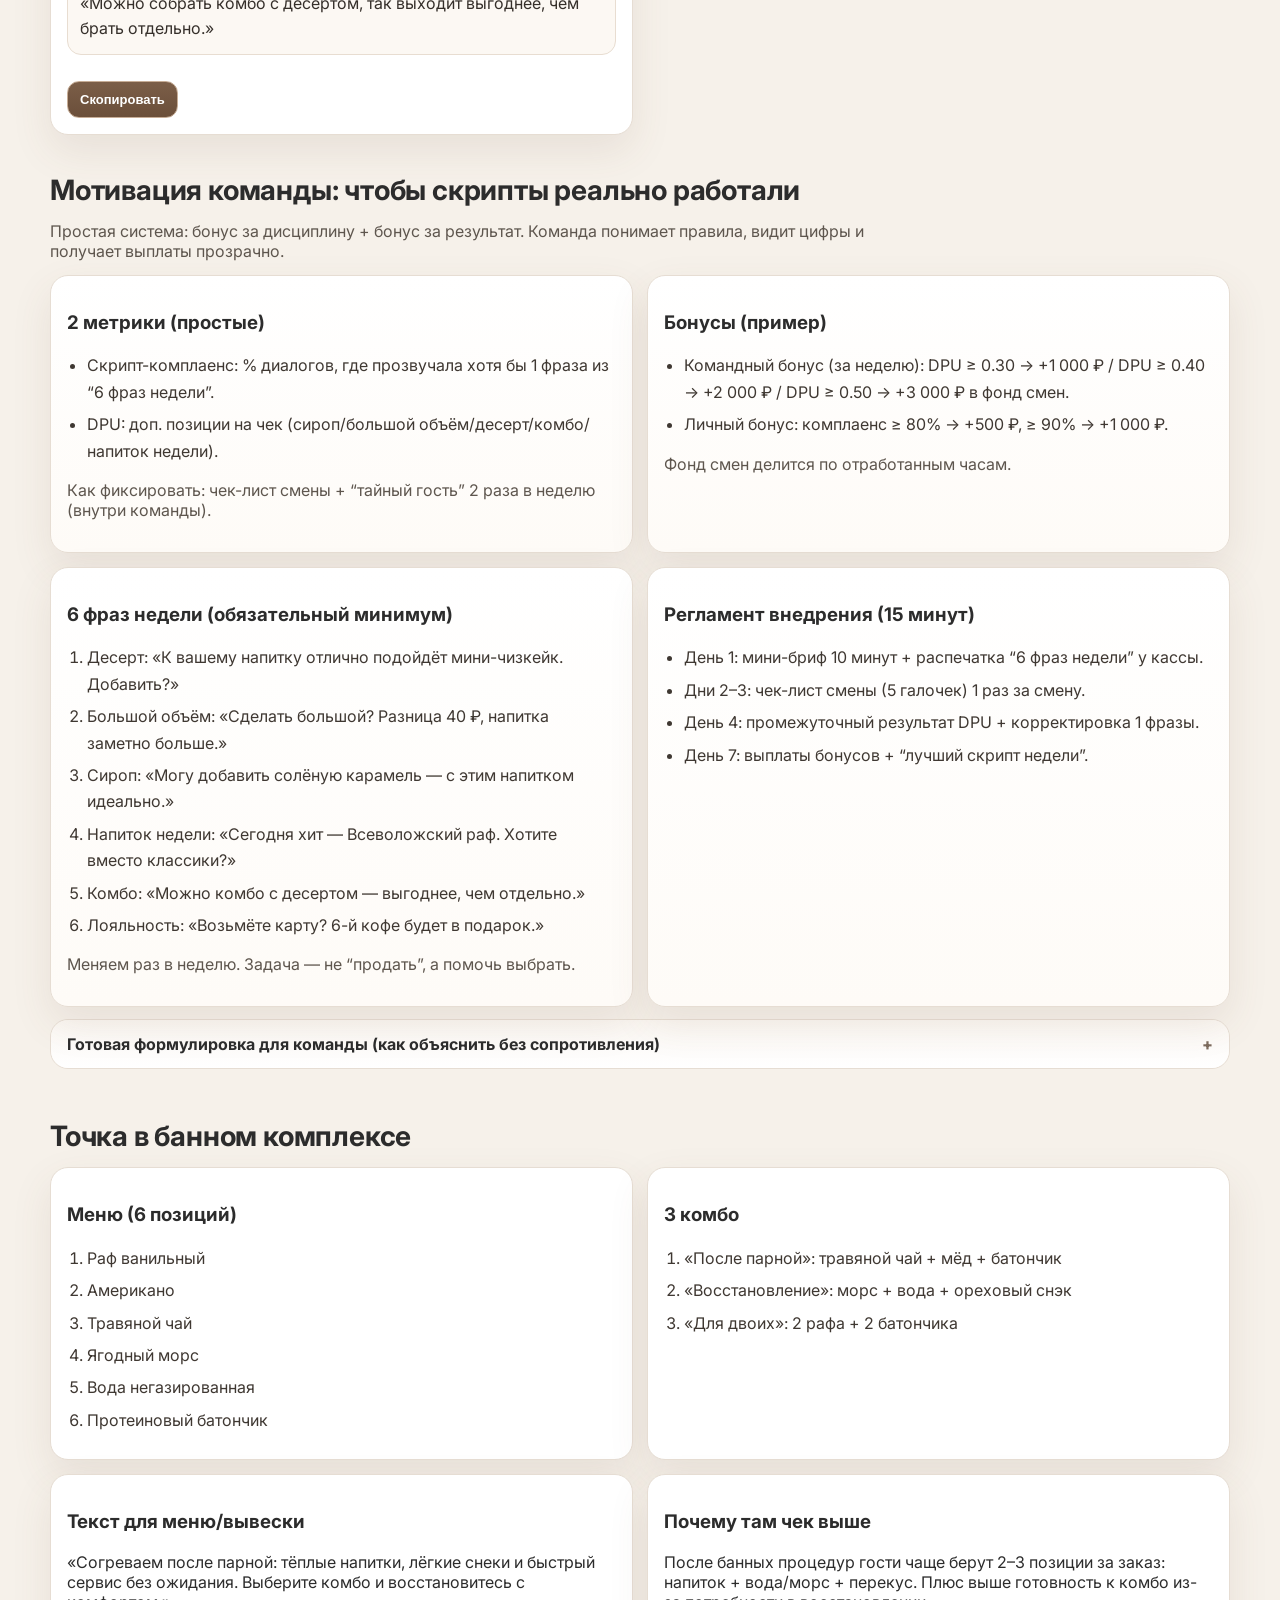
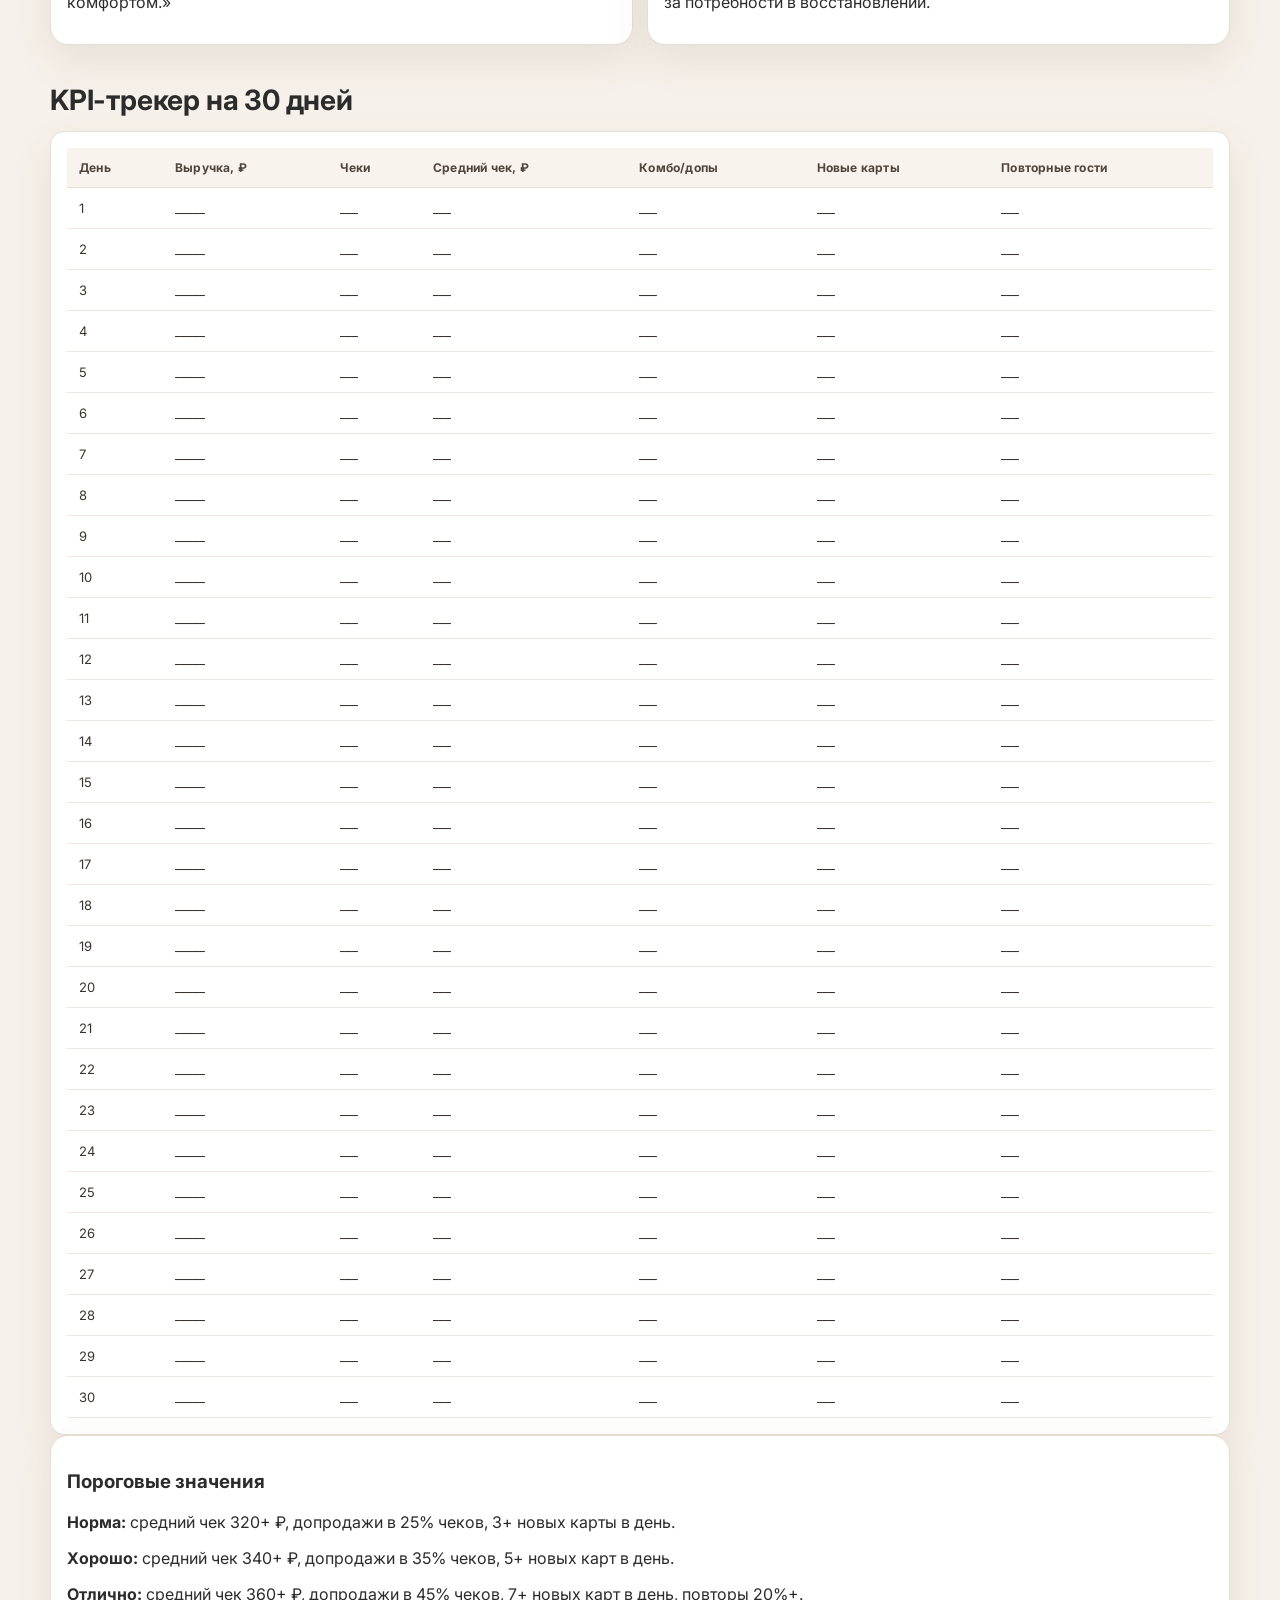
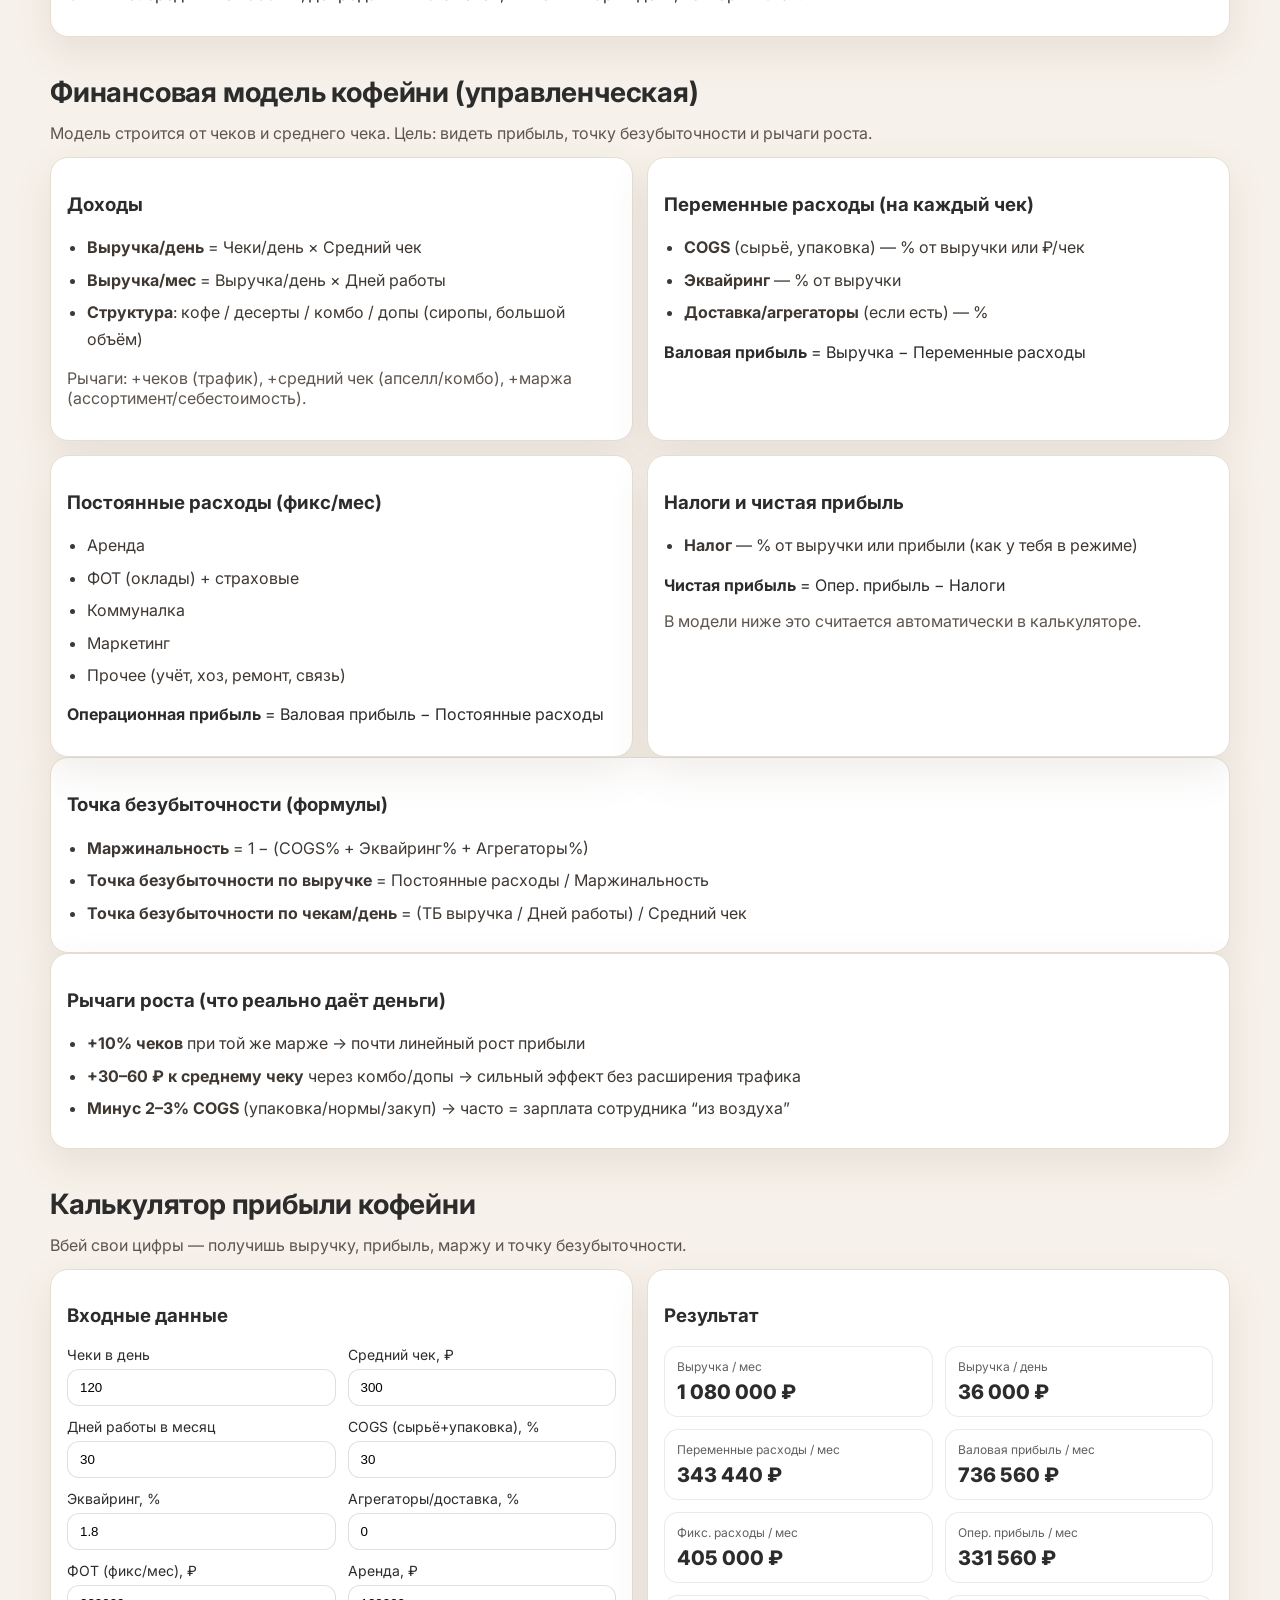
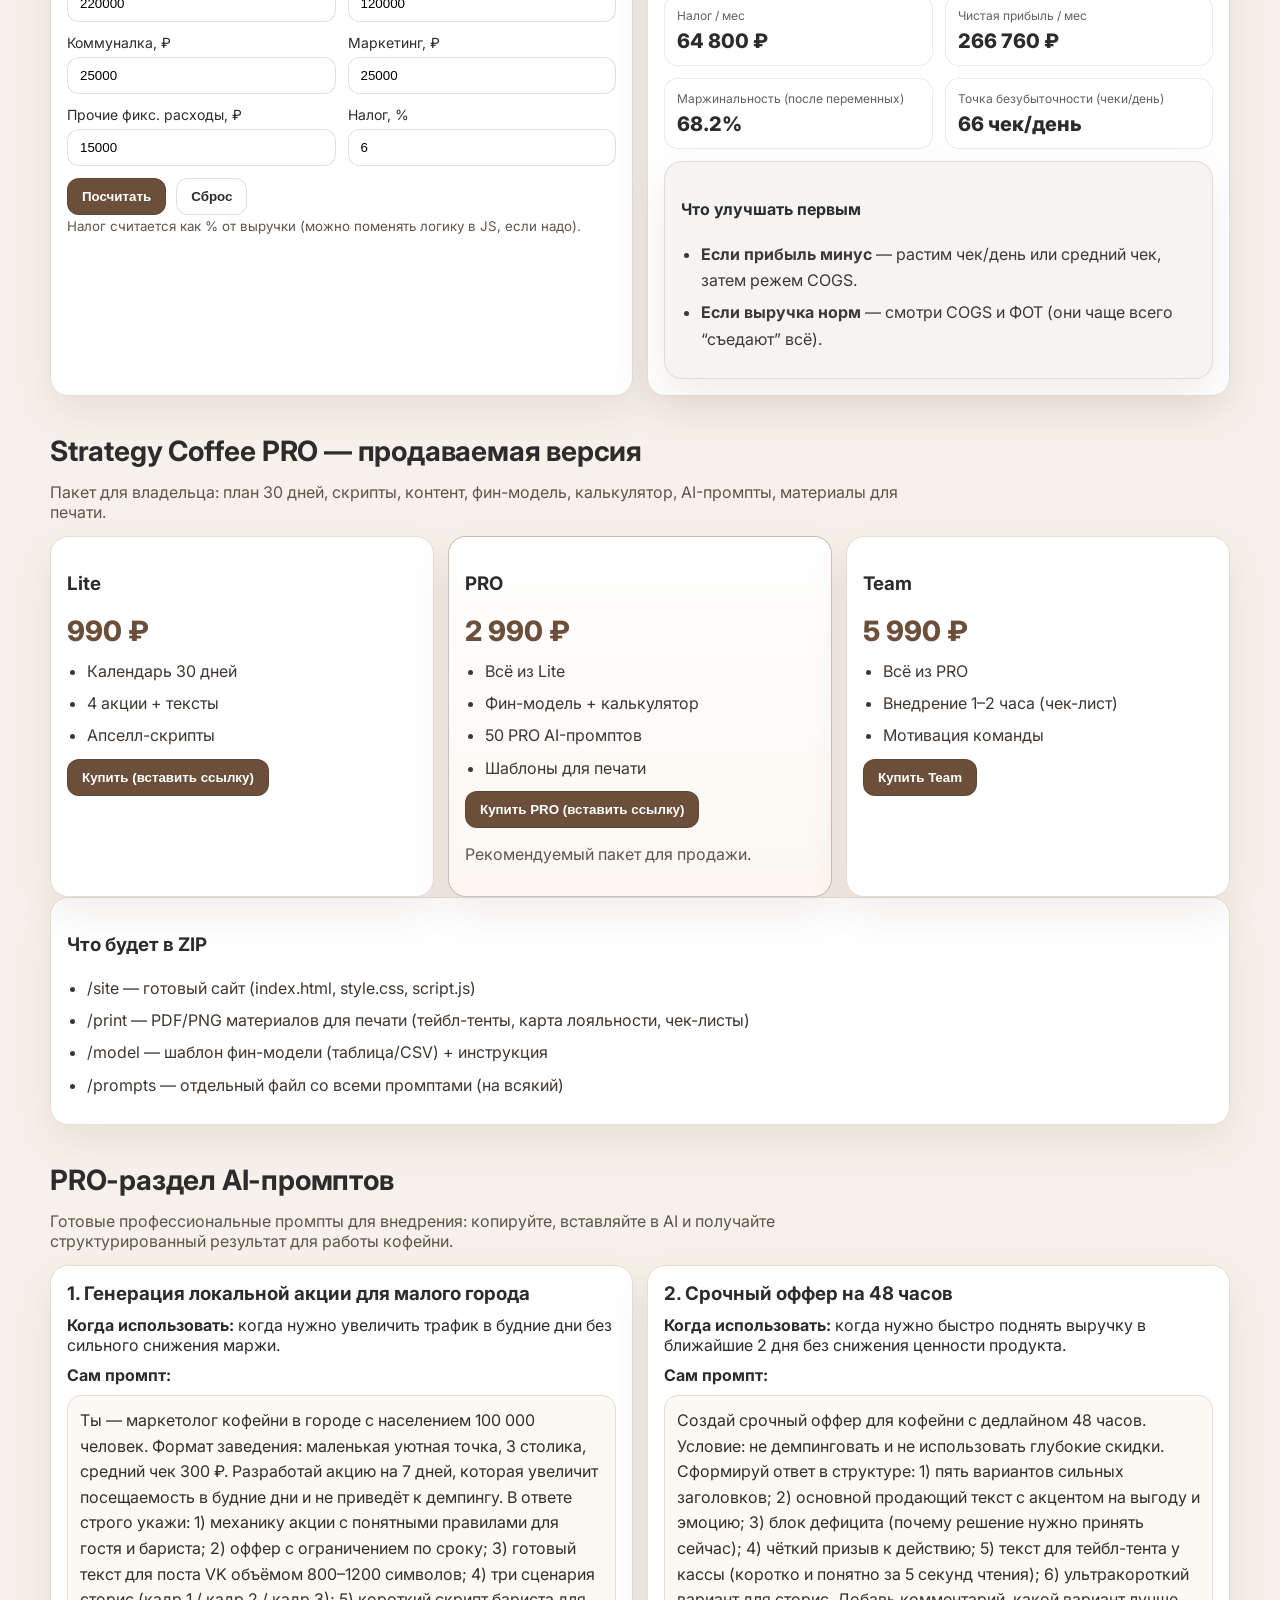
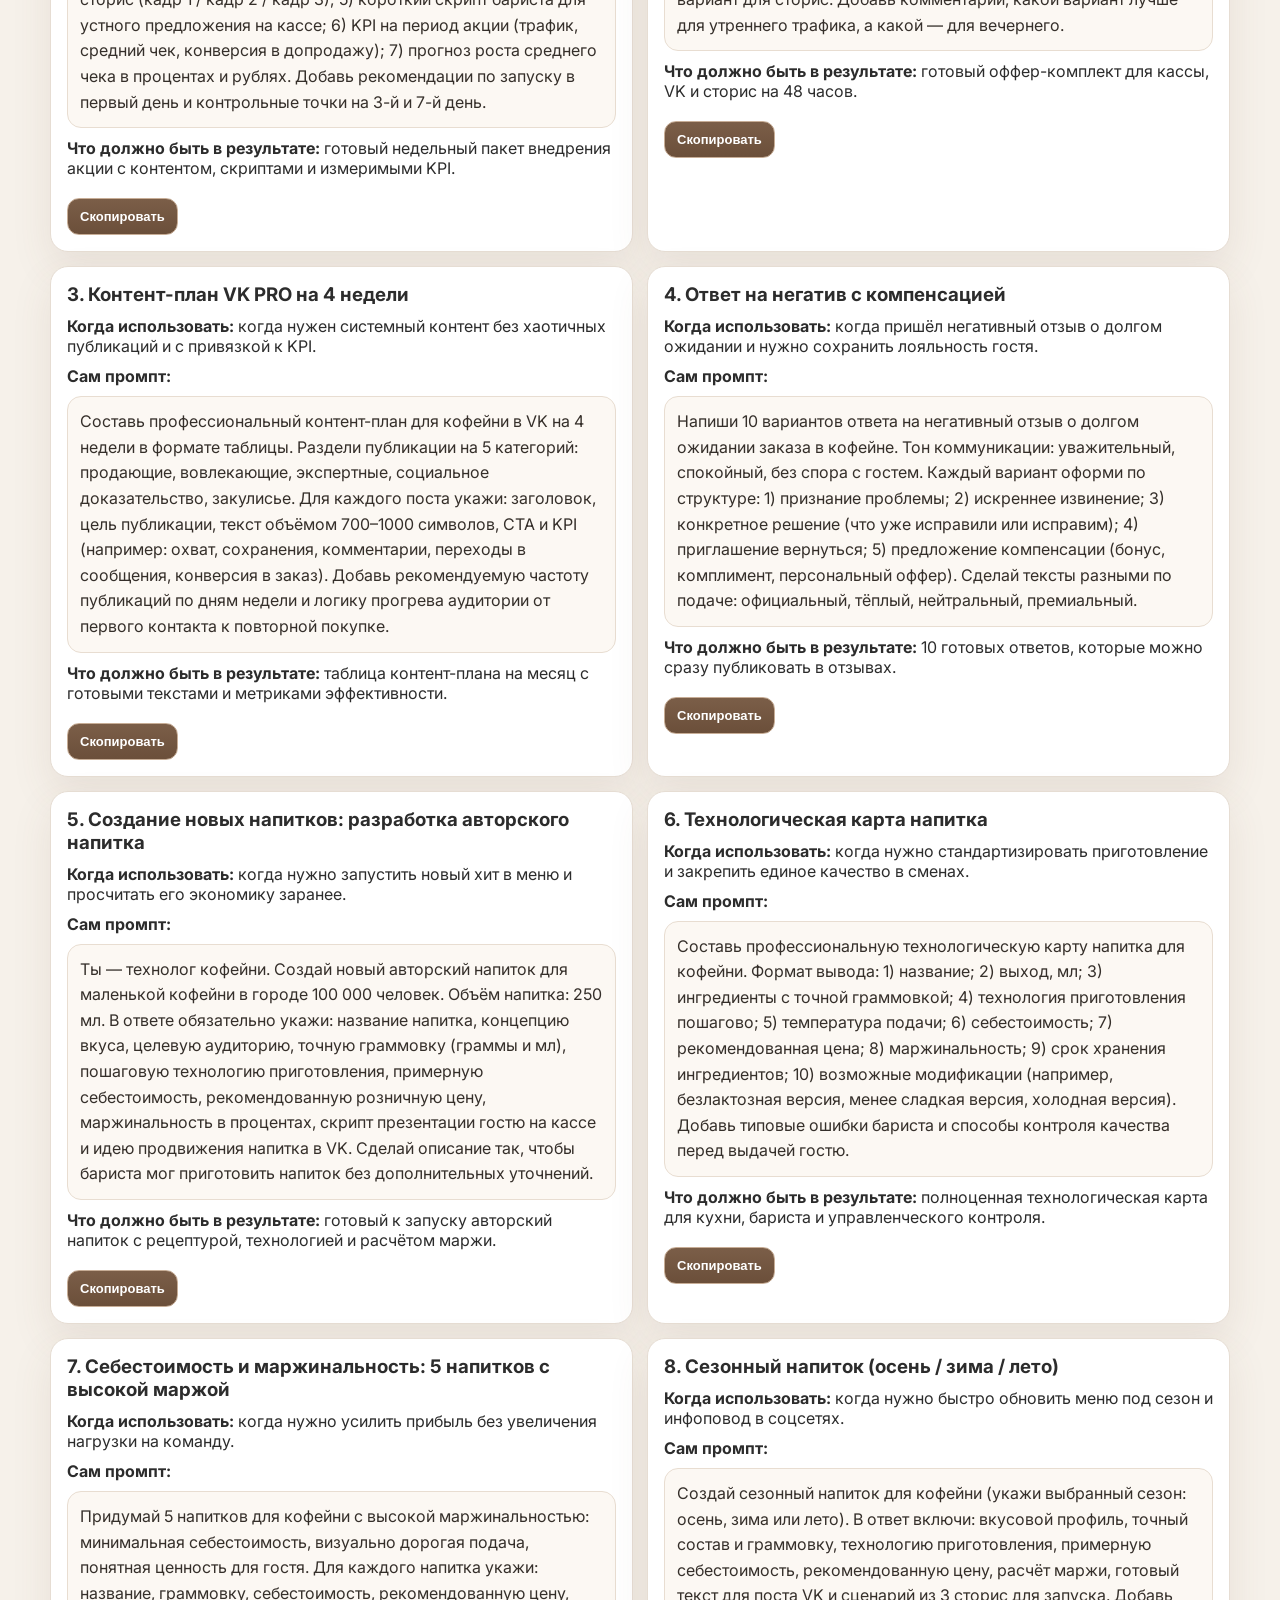
==== commit 0f9222b3: "Improve mobile navigation density and simplify hero tag" ====
--- a/index.html
+++ b/index.html
@@ -35,7 +35,7 @@
 
   <main id="top" class="container">
     <section class="hero">
-      <p class="tag">PRO-пакет внедрения • Без фреймворков • Готово для GitHub Pages</p>
+      <p class="tag">PRO-пакет внедрения</p>
       <h1>Полная система роста кофейни на 30 дней</h1>
       <p>Готовая рабочая страница для владельца и команды: ежедневные действия на 10–20 минут, готовые тексты, скрипты, KPI и печатные материалы.</p>
     </section>
--- a/style.css
+++ b/style.css
@@ -62,10 +62,10 @@
   border: 1px solid #dbcab9;
 }
 
-.nav{display:flex;gap:10px;flex-wrap:wrap;justify-content:flex-end;}
+.nav{display:flex;gap:12px;flex-wrap:wrap;justify-content:flex-end;}
 
-.nav a{font-size:13px;color:var(--muted);padding:8px 10px;border-radius:12px;border:1px solid transparent;}
-.nav a:hover{color:var(--text);border-color:#e0d4c9;background:#fff;}
+.nav a{font-size:13px;color:var(--muted);padding:0;border-radius:0;border:none;white-space:nowrap;}
+.nav a:hover{color:var(--text);background:none;}
 
 .hero{padding:38px 0 14px;}
 
@@ -144,7 +144,18 @@
 .prompt-pro-grid{display:grid;grid-template-columns:repeat(2,minmax(0,1fr));gap:14px;}
 .prompt-pro-card h3{margin:0 0 10px;}
 .prompt-pro-card p{margin:0 0 10px;}
-@media (max-width: 900px){.nav-wrap{align-items:flex-start;} .nav{justify-content:flex-start;} .prompt-pro-grid{grid-template-columns:1fr;}}
+@media (max-width: 900px){
+  .nav-wrap{align-items:flex-start;}
+  .nav{
+    justify-content:flex-start;
+    flex-wrap:nowrap;
+    overflow-x:auto;
+    width:100%;
+    padding-bottom:4px;
+    scrollbar-width:thin;
+  }
+  .prompt-pro-grid{grid-template-columns:1fr;}
+}
 
 
 .muted{color:var(--muted);}
